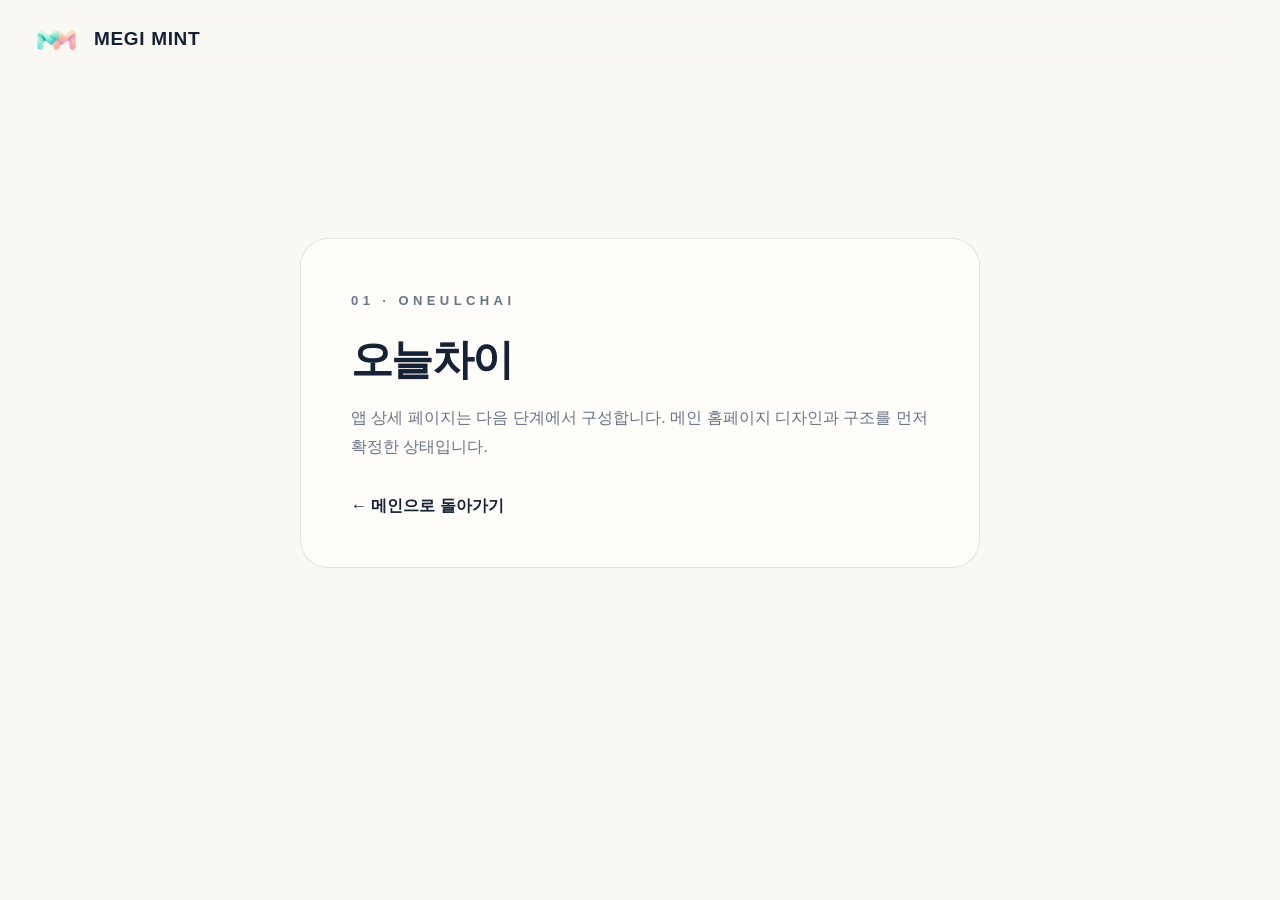
==== apps/oneulchai.html @ ffa278d9 "Create MEGI MINT website" ====
<!DOCTYPE html>
<html lang="ko">
<head>
  <meta charset="UTF-8">
  <meta name="viewport" content="width=device-width, initial-scale=1.0">
  <meta name="robots" content="noindex">
  <title>오늘차이 | MEGI MINT</title>
  <link rel="stylesheet" href="../css/style.css">
</head>
<body>
  <header class="site-header">
    <div class="shell header-inner">
      <a class="brand" href="../index.html"><img src="../img/brand/mm-logo.png" alt="" class="brand-mark"><span>MEGI MINT</span></a>
    </div>
  </header>
  <main class="page-shell">
    <section class="placeholder-card">
      <p class="eyebrow">01 · ONEULCHAI</p>
      <h1>오늘차이</h1>
      <p>앱 상세 페이지는 다음 단계에서 구성합니다. 메인 홈페이지 디자인과 구조를 먼저 확정한 상태입니다.</p>
      <a href="../index.html">← 메인으로 돌아가기</a>
    </section>
  </main>
</body>
</html>
---- css/style.css ----
:root {
  --bg: #faf8f3;
  --surface: #fffdf9;
  --ink: #152235;
  --muted: #687487;
  --soft: #8d98a9;
  --line: rgba(21, 34, 53, 0.12);
  --line-strong: rgba(21, 34, 53, 0.2);
  --max: 1500px;
  --radius: 30px;
}
* { box-sizing: border-box; }
html { scroll-behavior: smooth; }
body {
  margin: 0;
  background: var(--bg);
  color: var(--ink);
  font-family: Pretendard, "Noto Sans KR", "Malgun Gothic", Arial, sans-serif;
  -webkit-font-smoothing: antialiased;
  text-rendering: optimizeLegibility;
}
a { color: inherit; text-decoration: none; }
button, a { -webkit-tap-highlight-color: transparent; }
:focus-visible { outline: 2px solid rgba(73, 199, 183, .72); outline-offset: 4px; }
#apps, #about, #contact { scroll-margin-top: 78px; }
img { display: block; max-width: 100%; }
.shell { width: min(calc(100% - 96px), var(--max)); margin: 0 auto; }

.site-header {
  position: sticky;
  top: 0;
  z-index: 20;
  background: rgba(250, 248, 243, 0.82);
  backdrop-filter: blur(16px);
  -webkit-backdrop-filter: blur(16px);
  border-bottom: 1px solid transparent;
  transition: background 220ms ease, border-color 220ms ease, box-shadow 220ms ease;
}
.site-header.is-scrolled {
  background: rgba(250, 248, 243, 0.94);
  border-bottom-color: rgba(21, 34, 53, 0.07);
  box-shadow: 0 8px 28px rgba(28, 38, 53, 0.035);
}
.header-inner {
  min-height: 78px;
  display: flex;
  align-items: center;
  justify-content: space-between;
  gap: 32px;
}
.brand {
  display: inline-flex;
  align-items: center;
  gap: 13px;
  font-size: 19px;
  font-weight: 800;
  letter-spacing: 0.035em;
}
.brand-mark { width: 49px; height: 34px; object-fit: cover; object-position: 50% 50%; transition: transform 220ms ease; }
.brand:hover .brand-mark { transform: translateY(-1px) scale(1.025); }
.main-nav { display: flex; gap: 34px; font-size: 14px; font-weight: 700; }
.main-nav a { position: relative; padding: 8px 0; }
.main-nav a::after {
  content: "";
  position: absolute;
  left: 0;
  right: 100%;
  bottom: 2px;
  height: 1px;
  background: linear-gradient(90deg, #62cfbd, #a696ef 52%, #f3aa8d);
  transition: right 220ms cubic-bezier(.2,.75,.25,1);
}
.main-nav a:hover::after, .main-nav a:focus-visible::after { right: 0; }
.footer-email, .text-link { transition: color 180ms ease, opacity 180ms ease; }
.footer-email:hover, .text-link:hover { color: var(--ink); }

.hero { border-bottom: 1px solid var(--line); overflow: hidden; }
.hero-inner {
  min-height: 500px;
  display: grid;
  grid-template-columns: minmax(560px, .78fr) minmax(620px, 1.22fr);
  align-items: center;
  gap: 12px;
  position: relative;
}
.hero-copy { position: relative; z-index: 3; padding: 56px 0 66px; }
.hero-copy .eyebrow { animation: heroRise 620ms 70ms both cubic-bezier(.2,.72,.25,1); }
.hero-copy h1 { animation: heroRise 720ms 140ms both cubic-bezier(.2,.72,.25,1); }
.hero-text { animation: heroRise 720ms 220ms both cubic-bezier(.2,.72,.25,1); }
.scroll-link { animation: heroRise 720ms 300ms both cubic-bezier(.2,.72,.25,1); }
.eyebrow {
  margin: 0 0 20px;
  color: #8994a7;
  font-size: 13px;
  font-weight: 800;
  letter-spacing: 0.34em;
}
.hero h1 {
  margin: 0;
  font-size: clamp(58px, 4.25vw, 76px);
  line-height: 1.1;
  letter-spacing: -0.058em;
  font-weight: 800;
}
.hero h1 span { display: block; white-space: nowrap; }
.hero-text {
  margin: 24px 0 30px;
  color: var(--muted);
  font-size: 18px;
  line-height: 1.82;
  letter-spacing: -0.02em;
}
.scroll-link { display: inline-flex; align-items: center; gap: 12px; font-size: 14px; font-weight: 750; }
.scroll-icon {
  width: 42px;
  height: 42px;
  display: grid;
  place-items: center;
  border: 1px solid rgba(21, 34, 53, 0.34);
  border-radius: 999px;
  transition: transform 180ms ease, background 180ms ease;
}
.scroll-link:hover .scroll-icon { transform: translateY(3px); background: #fff; }
.hero-art { position: relative; min-height: 500px; align-self: stretch; pointer-events: none; }
.hero-art img {
  position: absolute;
  z-index: 2;
  width: 940px;
  max-width: none;
  right: -220px;
  top: 50%;
  transform: translateY(-50%) scale(1.06);
  filter: saturate(.93);
  animation: heroArtIn 950ms 120ms both cubic-bezier(.18,.78,.22,1);
}
.hero-halo {
  position: absolute;
  width: 960px;
  height: 560px;
  right: -180px;
  top: 50%;
  transform: translateY(-50%);
  background:
    radial-gradient(circle at 28% 36%, rgba(110, 224, 203, .22), transparent 34%),
    radial-gradient(circle at 63% 44%, rgba(169, 154, 240, .18), transparent 38%),
    radial-gradient(circle at 82% 42%, rgba(255, 184, 159, .23), transparent 34%);
  filter: blur(28px);
  border-radius: 50%;
  animation: haloIn 1100ms 180ms both ease-out;
}

.apps-section { padding: 78px 0 86px; border-bottom: 1px solid var(--line); }
.apps-heading {
  max-width: 560px;
  margin-bottom: 34px;
}
.apps-heading .eyebrow { margin-bottom: 16px; }
.apps-heading h2, .about-grid h2 {
  margin: 0;
  font-size: 48px;
  line-height: 1.12;
  letter-spacing: -0.048em;
}
.apps-intro {
  margin: 18px 0 0;
  color: var(--muted);
  font-size: 16px;
  line-height: 1.78;
}
.apps-meta {
  padding: 0 2px 14px;
  border-bottom: 1px solid var(--line);
  display: flex;
  justify-content: space-between;
  gap: 24px;
  color: #8e98a8;
  font-size: 11px;
  font-weight: 800;
  letter-spacing: .16em;
}
.app-grid {
  display: grid;
  grid-template-columns: repeat(4, minmax(0, 1fr));
  gap: 28px;
  width: 100%;
  padding-top: 26px;
}

.mobile-app-list { display: none; }
.app-card {
  position: relative;
  overflow: hidden;
  min-height: 500px;
  padding: 26px;
  display: flex;
  flex-direction: column;
  border: 1px solid var(--line);
  border-radius: 24px;
  background: rgba(255, 253, 249, .86);
  box-shadow: 0 16px 42px rgba(39, 48, 66, .04);
  transition: transform 260ms cubic-bezier(.2,.75,.25,1), box-shadow 260ms ease, border-color 260ms ease;
}
.app-card::before {
  content: "";
  position: absolute;
  inset: 0 auto auto 0;
  width: 100%;
  height: 2px;
  background: linear-gradient(90deg, rgba(99,207,190,.9), rgba(169,151,238,.82), rgba(244,171,141,.9));
  transform: scaleX(0);
  transform-origin: left;
  opacity: .72;
  transition: transform 320ms cubic-bezier(.2,.75,.25,1);
}
.app-card:hover::before { transform: scaleX(1); }
.app-card:hover {
  transform: translateY(-4px);
  border-color: var(--line-strong);
  box-shadow: 0 24px 54px rgba(39, 48, 66, .075);
}
.app-number { color: #aeb7c5; font-size: 18px; font-weight: 700; }
.app-icon-wrap {
  width: 148px;
  height: 148px;
  margin: 16px 0 14px;
  border-radius: 32px;
  overflow: hidden;
  background: #fbf8f0;
}
.app-icon { width: 100%; height: 100%; object-fit: cover; transition: transform 320ms cubic-bezier(.2,.75,.25,1); }
.app-card:hover .app-icon { transform: scale(1.035); }
.app-copy { margin-top: 2px; }
.app-kicker { margin: 0 0 7px; color: #a0a9b8; font-size: 9px; font-weight: 800; letter-spacing: .16em; }
.app-copy h3 { margin: 0; font-size: 29px; line-height: 1.18; letter-spacing: -0.048em; }
.app-name-en { display: block; margin-top: 3px; color: #8d98aa; font-size: 13px; }
.app-tagline { margin: 18px 0 0; font-size: 17px; line-height: 1.52; font-weight: 750; letter-spacing: -0.026em; }
.app-description { margin: 11px 0 0; color: var(--muted); font-size: 12px; line-height: 1.72; }
.app-actions { margin-top: auto; padding-top: 22px; display: flex; align-items: center; justify-content: space-between; gap: 14px; }
.app-link { display: inline-flex; align-items: center; gap: 8px; font-size: 13px; font-weight: 800; }
.app-link span { font-size: 15px; transition: transform 180ms ease; }
.app-link:hover span { transform: translate(3px, -3px); }
.text-link { position: relative; color: #8993a3; font-size: 12px; }
.text-link::after {
  content: "";
  position: absolute;
  left: 0;
  right: 100%;
  bottom: -4px;
  height: 1px;
  background: currentColor;
  transition: right 200ms ease;
}
.text-link:hover::after { right: 0; }

.about-section { padding: 82px 0 92px; }
.about-grid { display: grid; grid-template-columns: .7fr 1.3fr; gap: 100px; align-items: start; }
.about-copy { max-width: 850px; }
.about-lead { margin: 0; font-size: clamp(36px, 3vw, 50px); line-height: 1.38; letter-spacing: -0.052em; font-weight: 770; }
.about-copy > p:last-child { margin: 24px 0 0; max-width: 720px; color: var(--muted); font-size: 16px; line-height: 1.86; }

.site-footer { border-top: 1px solid var(--line); padding: 48px 0 54px; }
.footer-inner { display: flex; justify-content: space-between; align-items: flex-end; gap: 64px; }
.brand-small { font-size: 16px; }
.brand-small .brand-mark { width: 43px; height: 30px; }
.footer-brand p { margin: 12px 0 0; color: #929baa; font-size: 13px; }
.footer-contact { display: flex; flex-direction: column; align-items: flex-end; }
.footer-label { margin: 0 0 8px; color: #99a2b1; font-size: 10px; font-weight: 800; letter-spacing: .18em; }
.footer-email { position: relative; color: #626d7d; font-size: 15px; font-weight: 650; }
.footer-email::after {
  content: "";
  position: absolute;
  left: 0;
  right: 100%;
  bottom: -4px;
  height: 1px;
  background: linear-gradient(90deg, #62cfbd, #a696ef, #f3aa8d);
  transition: right 220ms ease;
}
.footer-email:hover::after { right: 0; }
.copyright { margin: 12px 0 0; color: #969fac; font-size: 12px; }

.page-shell { min-height: 72vh; display: grid; place-items: center; padding: 120px 24px; }
.placeholder-card { width: min(680px, 100%); padding: 50px; border: 1px solid var(--line); border-radius: 28px; background: var(--surface); }
.placeholder-card h1 { margin: 12px 0 14px; font-size: 42px; letter-spacing: -0.04em; }
.placeholder-card p { color: var(--muted); line-height: 1.8; }
.placeholder-card a { display: inline-block; margin-top: 18px; font-weight: 750; }


/* Progressive motion: applied only when JavaScript is available. */
.js .reveal-target {
  opacity: 0;
  transform: translateY(18px);
  transition: opacity 620ms ease var(--reveal-delay, 0ms), transform 620ms cubic-bezier(.2,.72,.25,1) var(--reveal-delay, 0ms);
}
.js .reveal-target.is-visible {
  opacity: 1;
  transform: translateY(0);
}

@keyframes heroRise {
  from { opacity: 0; transform: translateY(14px); }
  to { opacity: 1; transform: translateY(0); }
}
@keyframes heroArtIn {
  from { opacity: 0; transform: translateY(-48%) scale(.995); }
  to { opacity: 1; transform: translateY(-50%) scale(1.06); }
}
@keyframes haloIn {
  from { opacity: 0; transform: translateY(-50%) scale(.94); }
  to { opacity: 1; transform: translateY(-50%) scale(1); }
}

@media (max-width: 1280px) {
  .shell { width: min(calc(100% - 64px), var(--max)); }
  .hero-inner { grid-template-columns: minmax(480px, .85fr) minmax(480px, 1.15fr); }
  .hero h1 { font-size: clamp(52px, 4.7vw, 66px); }
  .hero-art img { width: 820px; right: -220px; }
  .hero-halo { width: 840px; right: -190px; }
  .app-grid { grid-template-columns: repeat(3, minmax(0, 1fr)); }
}

@media (max-width: 940px) {
  .hero-inner { grid-template-columns: 1fr; min-height: auto; }
  .hero-copy { padding: 72px 0 10px; }
  .hero h1 span { white-space: normal; }
  .hero-art { min-height: 320px; }
  .hero-art img { width: 700px; right: -190px; }
  .hero-halo { width: 720px; height: 420px; right: -180px; }
  .about-grid { grid-template-columns: 1fr; gap: 30px; }
  .apps-intro { max-width: 560px; }
  .app-grid { grid-template-columns: repeat(2, minmax(0, 1fr)); }
  .about-copy { max-width: 780px; }
}


/* Desktop/tablet app archive columns */
@media (min-width: 1400px) {
  .app-grid {
    grid-template-columns: repeat(4, minmax(0, 1fr));
  }
}
@media (min-width: 1000px) and (max-width: 1399px) {
  .app-grid {
    grid-template-columns: repeat(3, minmax(0, 1fr));
  }
}
@media (min-width: 701px) and (max-width: 999px) {
  .app-grid {
    grid-template-columns: repeat(2, minmax(0, 1fr));
  }
}

@media (max-width: 700px) {
  .shell { width: min(calc(100% - 30px), var(--max)); }
  #apps, #about, #contact { scroll-margin-top: 62px; }

  .header-inner { min-height: 60px; gap: 10px; }
  .brand { gap: 7px; font-size: 12.5px; letter-spacing: .02em; white-space: nowrap; }
  .brand-mark { width: 32px; height: 22px; }
  .main-nav { gap: 11px; font-size: 10px; white-space: nowrap; }
  .main-nav a { padding: 7px 0; }

  .hero-inner { display: block; }
  .hero-copy { padding: 38px 0 8px; }
  .eyebrow { margin-bottom: 12px; font-size: 9.5px; letter-spacing: .28em; }
  .hero h1 { max-width: 100%; font-size: 34px; line-height: 1.1; letter-spacing: -0.052em; }
  .hero h1 span { white-space: normal; }
  .hero-text { max-width: 330px; margin: 17px 0 21px; font-size: 13.5px; line-height: 1.68; }
  .desktop-break { display: none; }
  .scroll-link { gap: 9px; font-size: 11.5px; }
  .scroll-icon { width: 34px; height: 34px; }
  .hero-art { min-height: 160px; }
  .hero-art img { width: 430px; right: -140px; top: 49%; transform: translateY(-50%) scale(1.02); }
  .hero-halo { width: 470px; height: 235px; right: -150px; filter: blur(20px); }

  .apps-section { padding: 44px 0 50px; }
  .apps-heading { max-width: 100%; margin-bottom: 22px; }
  .apps-heading .eyebrow { margin-bottom: 10px; }
  .apps-heading h2, .about-grid h2 { font-size: 28px; line-height: 1.14; }
  .apps-intro { margin-top: 11px; font-size: 13px; line-height: 1.65; }
  .apps-intro br { display: none; }
  .apps-meta { padding: 0 0 10px; font-size: 8.5px; letter-spacing: .14em; }

  .app-grid { display: none; }
  .mobile-app-list {
    display: grid;
    gap: 10px;
    width: 100%;
    padding-top: 10px;
  }
  .mobile-app-row {
    position: relative;
    min-height: 88px;
    width: 100%;
    padding: 12px 13px;
    display: grid;
    grid-template-columns: 64px minmax(0, 1fr) 22px;
    align-items: center;
    gap: 13px;
    overflow: hidden;
    border: 1px solid rgba(31, 46, 66, .055);
    border-radius: 17px;
    background: rgba(255, 253, 249, .94);
    box-shadow: 0 7px 24px rgba(35, 45, 62, .028);
    transition: transform 170ms ease, box-shadow 170ms ease;
  }
  .mobile-app-row::before {
    content: "";
    position: absolute;
    inset: 0;
    z-index: 0;
    background: linear-gradient(110deg, var(--app-accent-1, #FFF4D8) 0%, rgba(255,255,255,.96) 48%, var(--app-accent-2, #EEE9FF) 100%);
    opacity: .42;
    pointer-events: none;
  }
  .mobile-app-row > * { position: relative; z-index: 1; }
  .mobile-app-row:active {
    transform: scale(.995);
    box-shadow: 0 3px 14px rgba(35, 45, 62, .03);
  }
  .mobile-app-icon-wrap {
    width: 64px;
    height: 64px;
    display: grid;
    place-items: center;
    overflow: hidden;
    border-radius: 17px;
    background: rgba(255,255,255,.78);
    box-shadow: 0 4px 14px rgba(42, 52, 70, .035);
  }
  .mobile-app-icon { width: 100%; height: 100%; object-fit: cover; }
  .mobile-app-copy { min-width: 0; display: flex; flex-direction: column; gap: 3px; }
  .mobile-app-copy strong {
    overflow: hidden;
    color: var(--ink);
    font-size: 17px;
    line-height: 1.28;
    letter-spacing: -0.035em;
    text-overflow: ellipsis;
    white-space: nowrap;
  }
  .mobile-app-copy span {
    overflow: hidden;
    color: #8a95a6;
    font-size: 11.5px;
    line-height: 1.3;
    text-overflow: ellipsis;
    white-space: nowrap;
  }
  .mobile-app-chevron {
    color: #8d97a6;
    font-family: Arial, sans-serif;
    font-size: 26px;
    font-weight: 300;
    line-height: 1;
    text-align: right;
    transform: translateY(-1px);
  }

  .about-section { padding: 48px 0 54px; }
  .about-grid { gap: 18px; }
  .about-title .eyebrow { margin-bottom: 10px; }
  .about-lead { font-size: 22px; line-height: 1.42; letter-spacing: -0.042em; }
  .about-lead br { display: none; }
  .about-copy > p:last-child { margin-top: 14px; font-size: 13px; line-height: 1.72; }

  .site-footer { padding: 30px 0 34px; }
  .footer-inner { align-items: flex-start; flex-direction: column; gap: 22px; }
  .footer-contact { align-items: flex-start; }
  .brand-small { font-size: 12.5px; }
  .brand-small .brand-mark { width: 32px; height: 22px; }
  .footer-brand p { margin-top: 8px; font-size: 11px; }
  .footer-label { margin-bottom: 6px; font-size: 8.5px; }
  .footer-email { font-size: 13px; }
  .copyright { margin-top: 8px; font-size: 10px; }
}

@media (max-width: 470px) {
  .shell { width: min(calc(100% - 28px), var(--max)); }
  .header-inner { min-height: 58px; gap: 8px; }
  .brand { font-size: 12px; }
  .brand-mark { width: 30px; height: 21px; }
  .main-nav { gap: 9px; font-size: 9.5px; }

  .hero-copy { padding-top: 34px; }
  .hero h1 { max-width: 100%; font-size: 32px; }
  .hero-text { max-width: 318px; font-size: 13px; }
  .hero-art { min-height: 150px; }
  .hero-art img { width: 410px; right: -138px; }
  .hero-halo { width: 445px; height: 220px; right: -145px; }

  .apps-section { padding-top: 40px; }
  .apps-heading h2, .about-grid h2 { font-size: 27px; }
  .apps-intro { font-size: 12.5px; }
  .mobile-app-row { min-height: 84px; grid-template-columns: 60px minmax(0,1fr) 20px; gap: 12px; padding: 11px 12px; border-radius: 16px; }
  .mobile-app-icon-wrap { width: 60px; height: 60px; border-radius: 16px; }
  .mobile-app-copy strong { font-size: 16.5px; }
  .mobile-app-copy span { font-size: 11px; }
  .mobile-app-chevron { font-size: 24px; }

  .about-section { padding: 44px 0 50px; }
  .about-lead { font-size: 21px; line-height: 1.42; }
  .about-copy > p:last-child { font-size: 12.5px; }
}

@media (max-width: 360px) {
  .shell { width: min(calc(100% - 24px), var(--max)); }
  .brand { font-size: 11.5px; }
  .brand-mark { width: 28px; height: 20px; }
  .main-nav { gap: 7px; font-size: 9px; }
  .hero h1 { max-width: 300px; font-size: 31px; }
  .hero-art img { width: 390px; right: -148px; }
  .mobile-app-row { grid-template-columns: 56px minmax(0,1fr) 18px; gap: 10px; padding-left: 10px; padding-right: 10px; border-radius: 15px; }
  .mobile-app-icon-wrap { width: 56px; height: 56px; border-radius: 15px; }
  .mobile-app-copy strong { font-size: 16px; }
  .about-lead { font-size: 20px; }
}

@media (prefers-reduced-motion: reduce) {
  html { scroll-behavior: auto; }
  *, *::before, *::after { transition: none !important; animation: none !important; }
  .js .reveal-target { opacity: 1; transform: none; }
}

.apps-noscript { margin: 26px 0 0; color: var(--muted); font-size: 14px; }
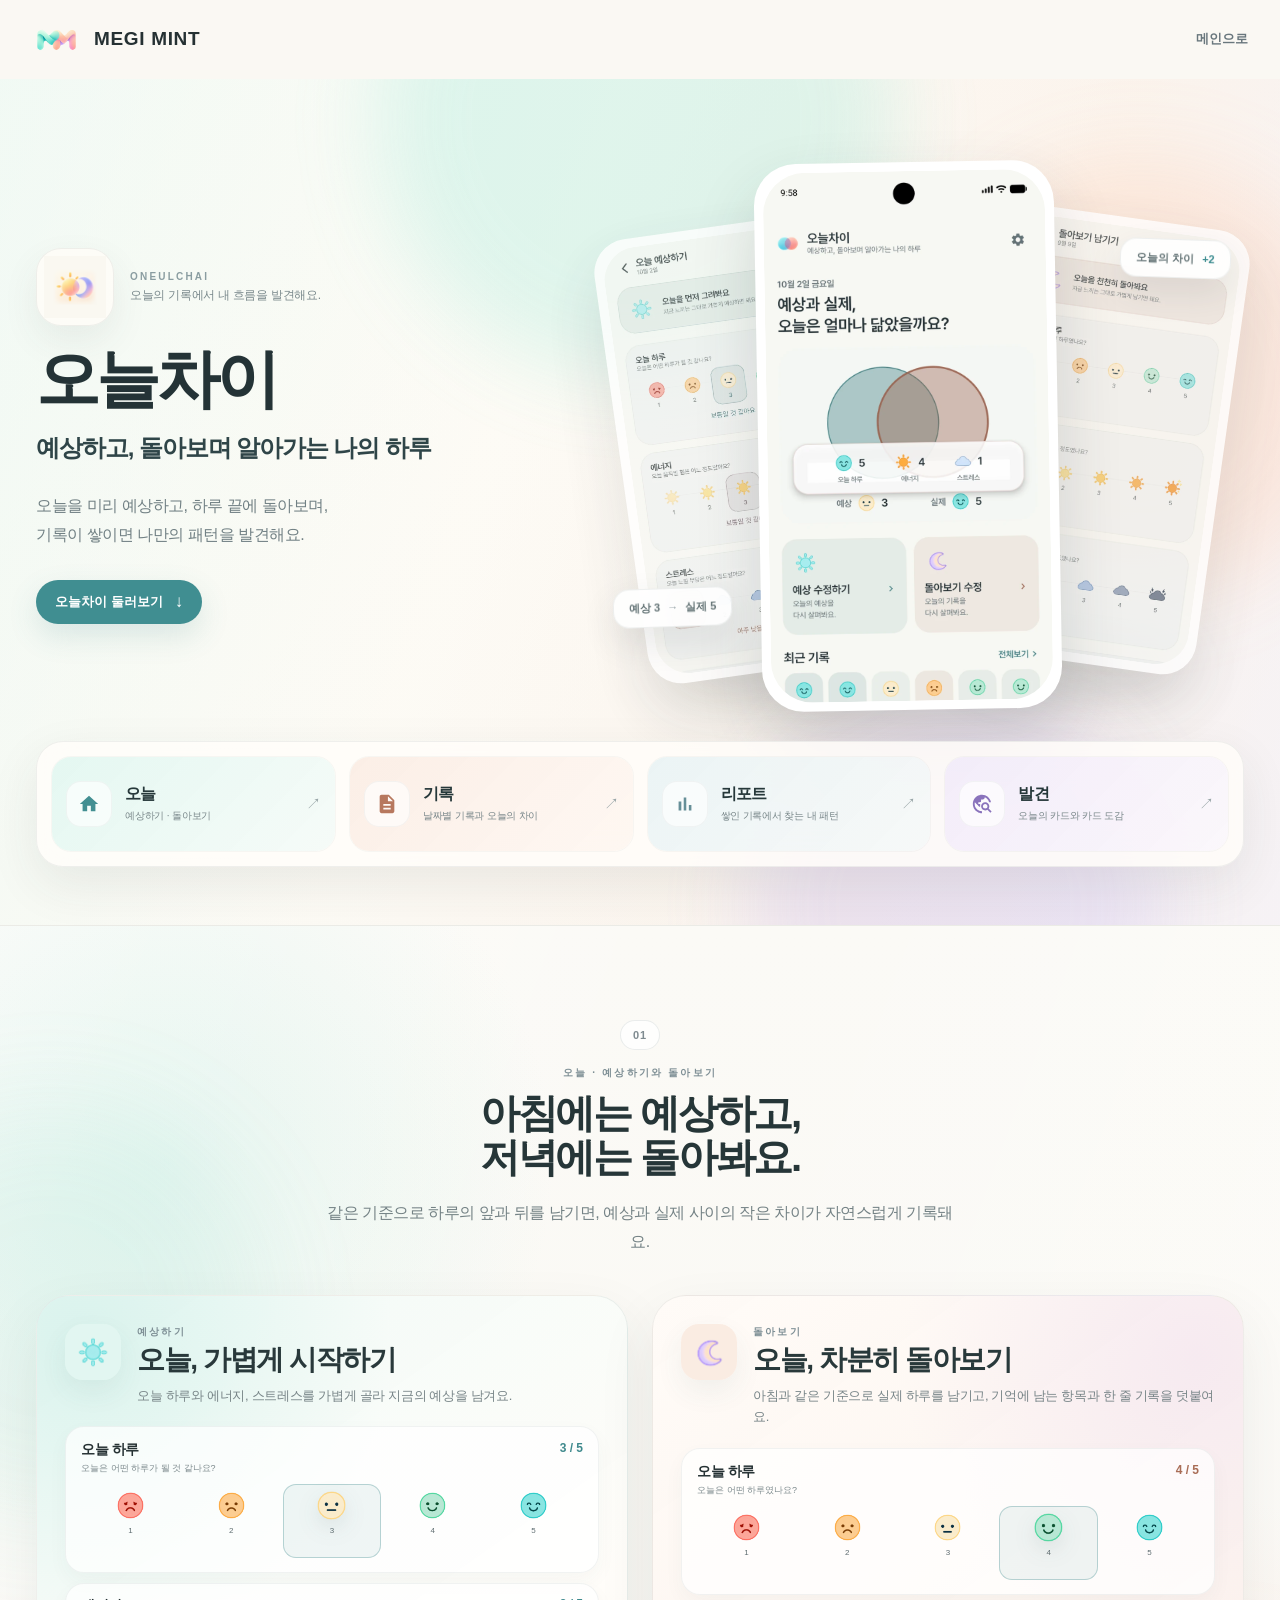
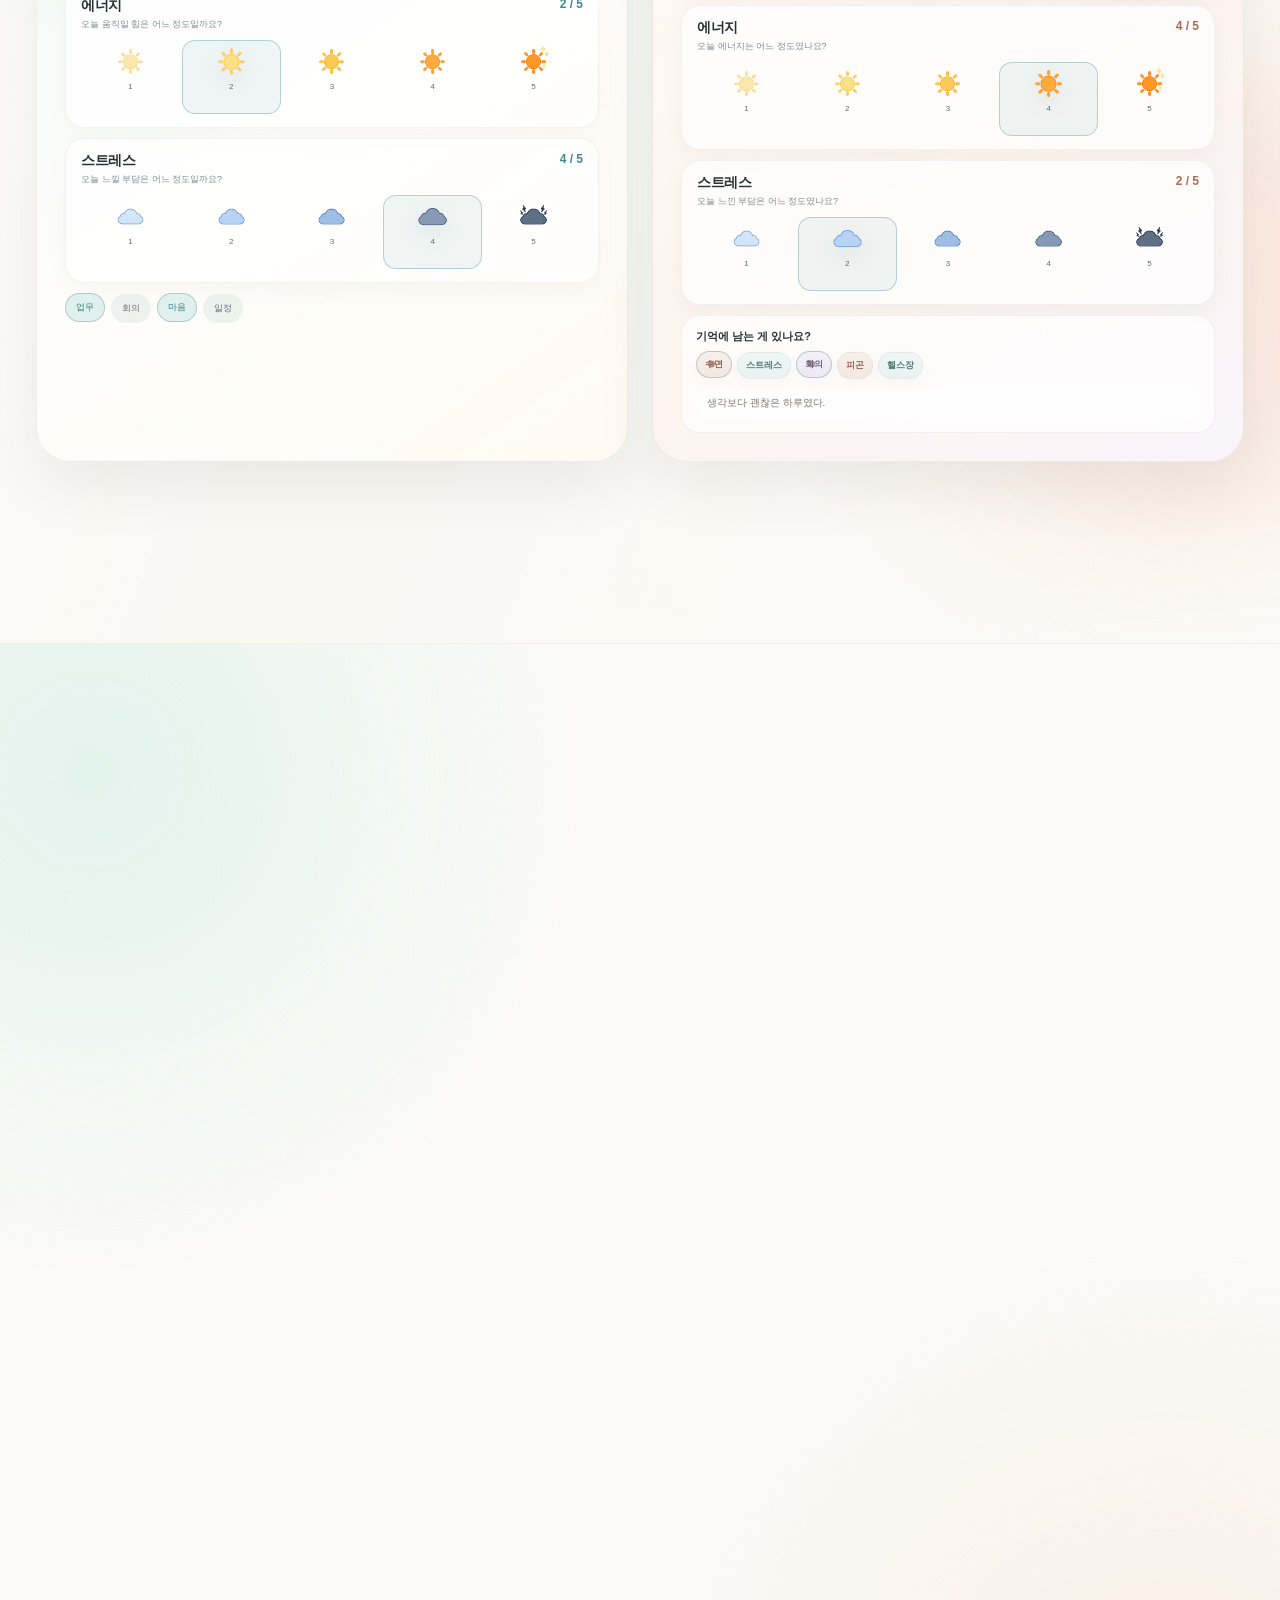
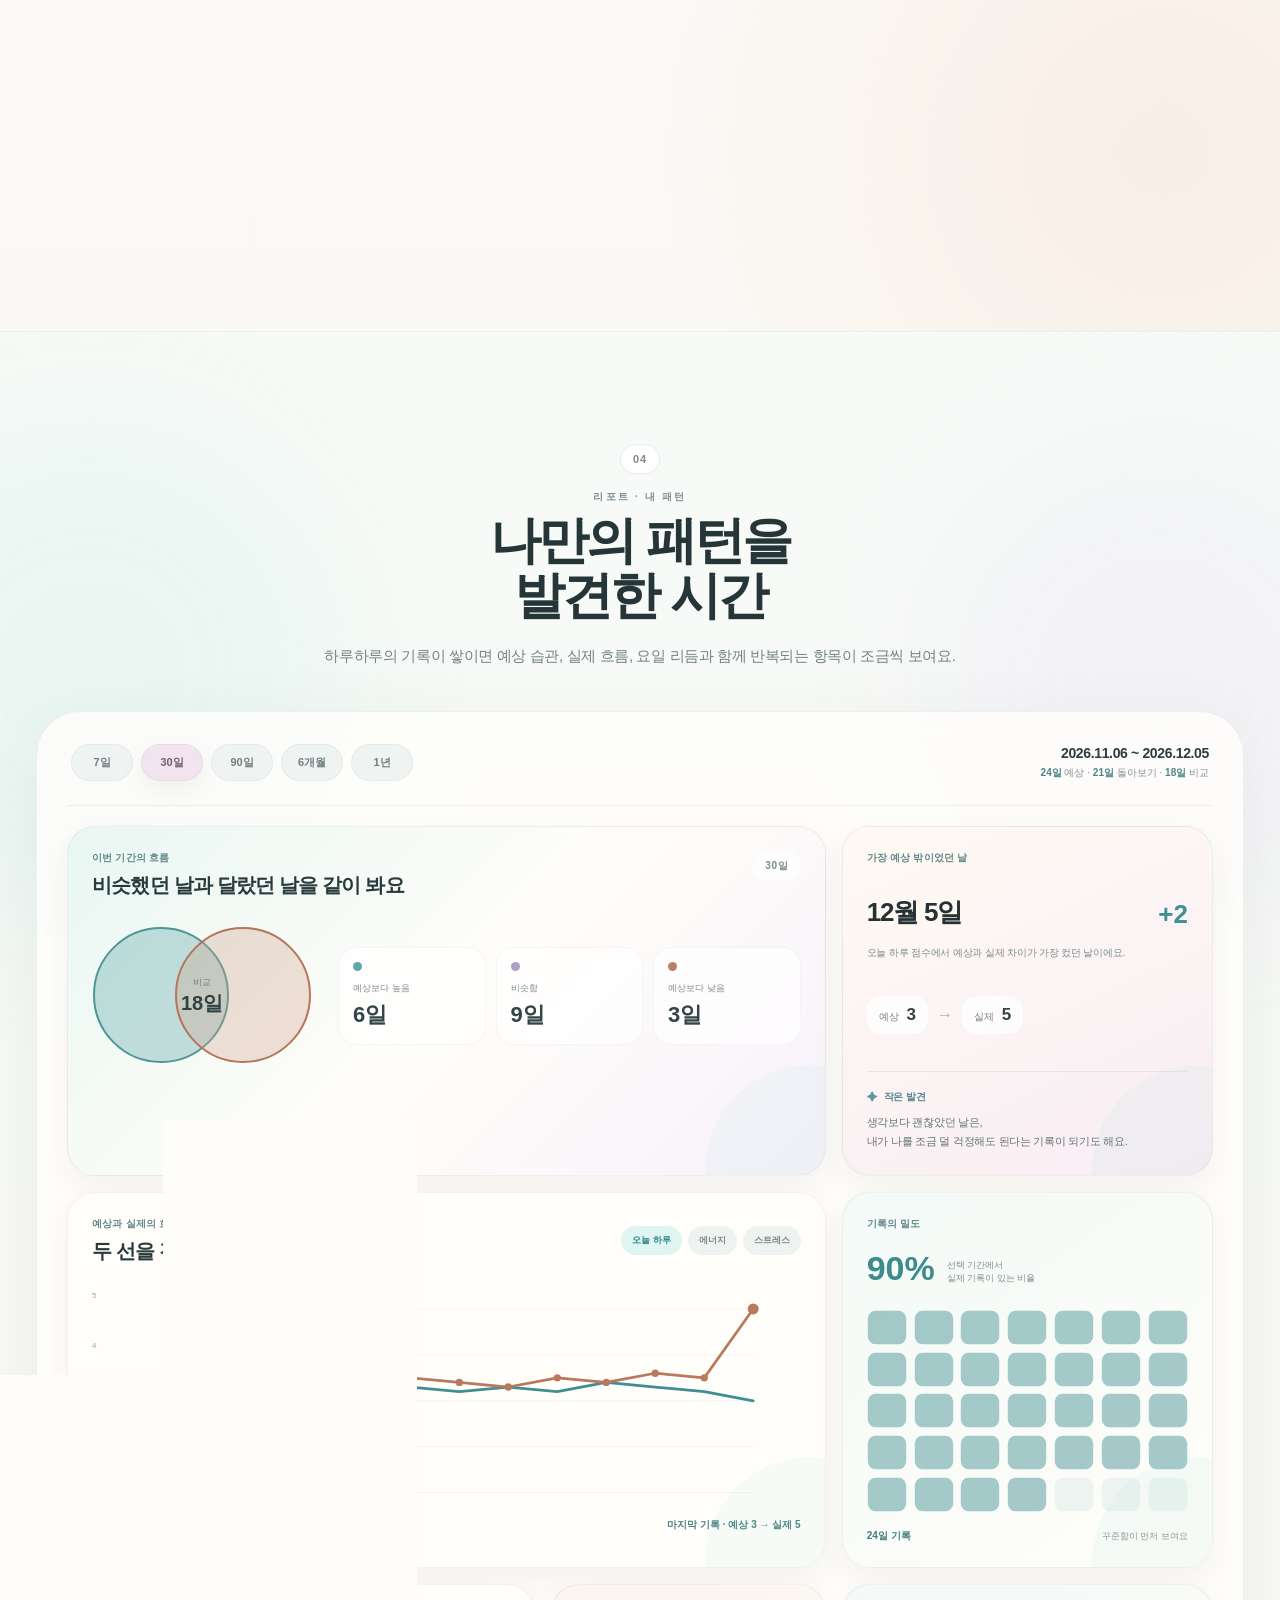
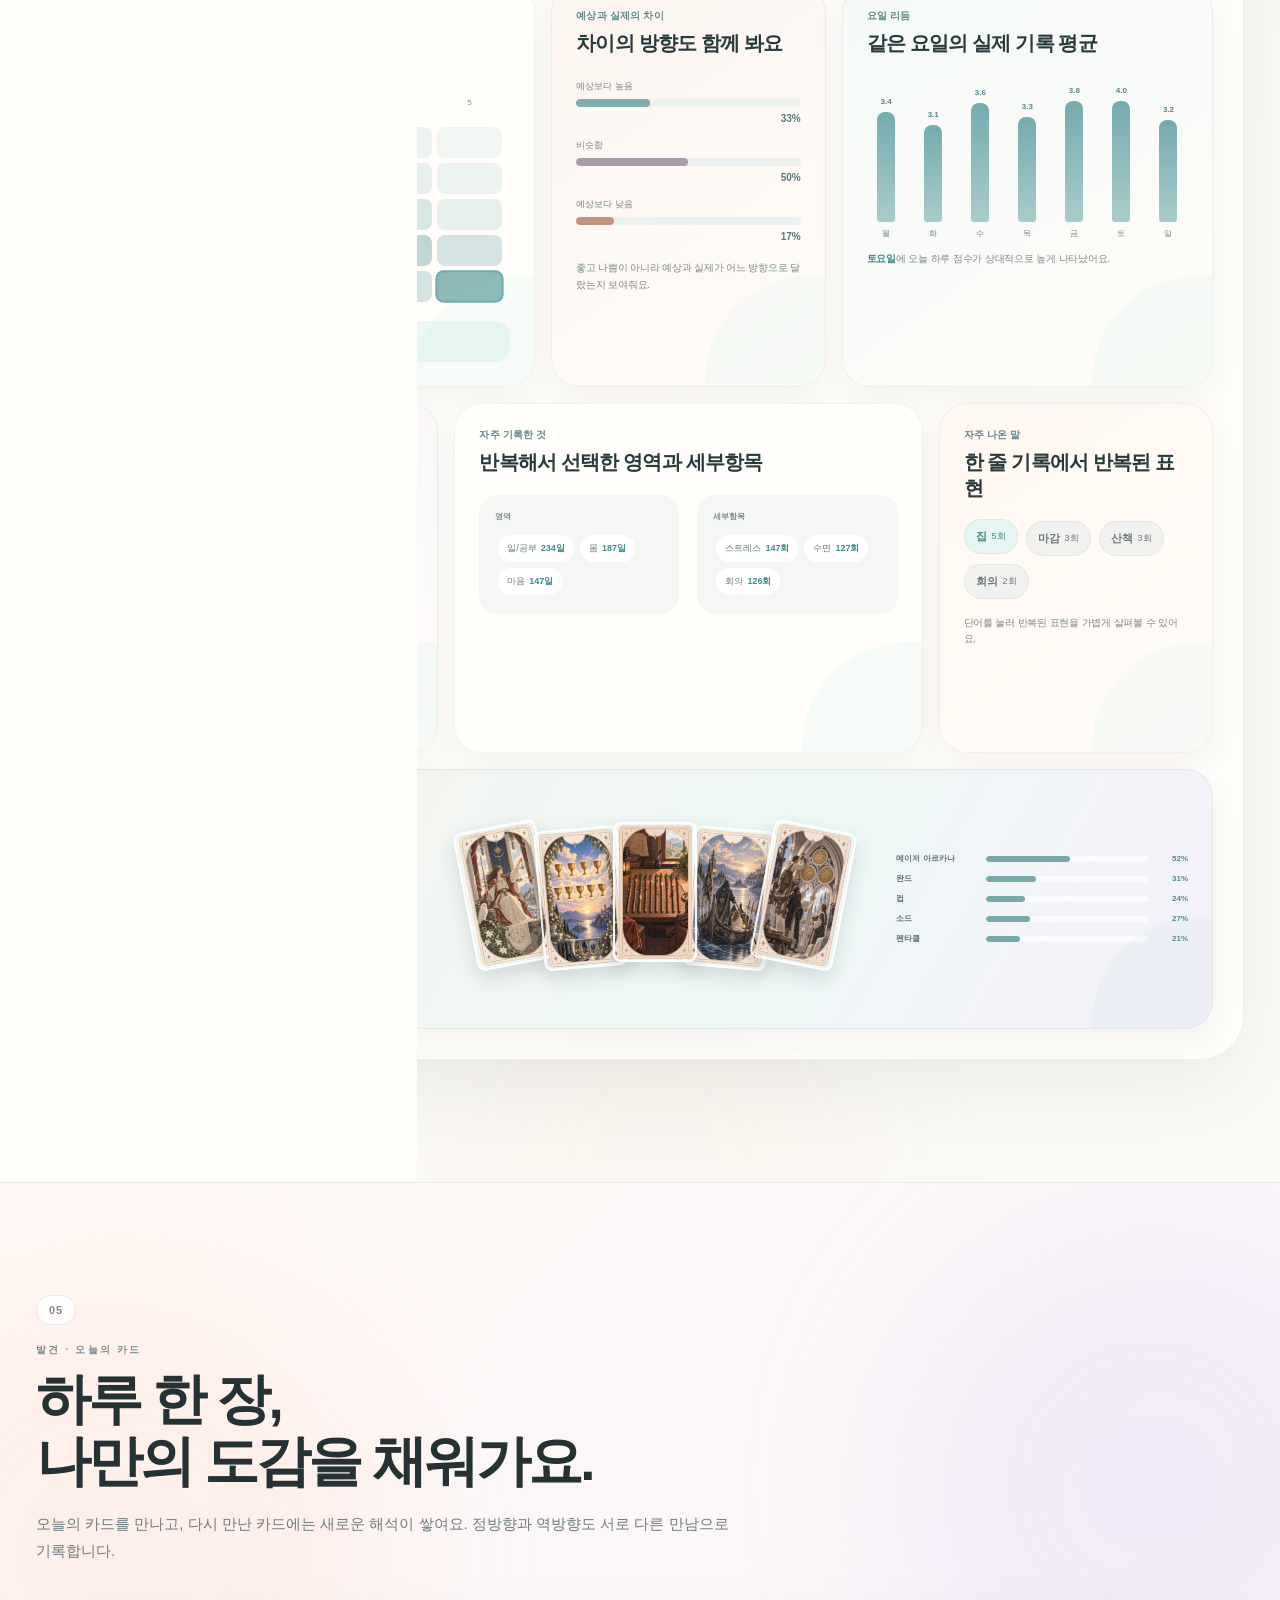
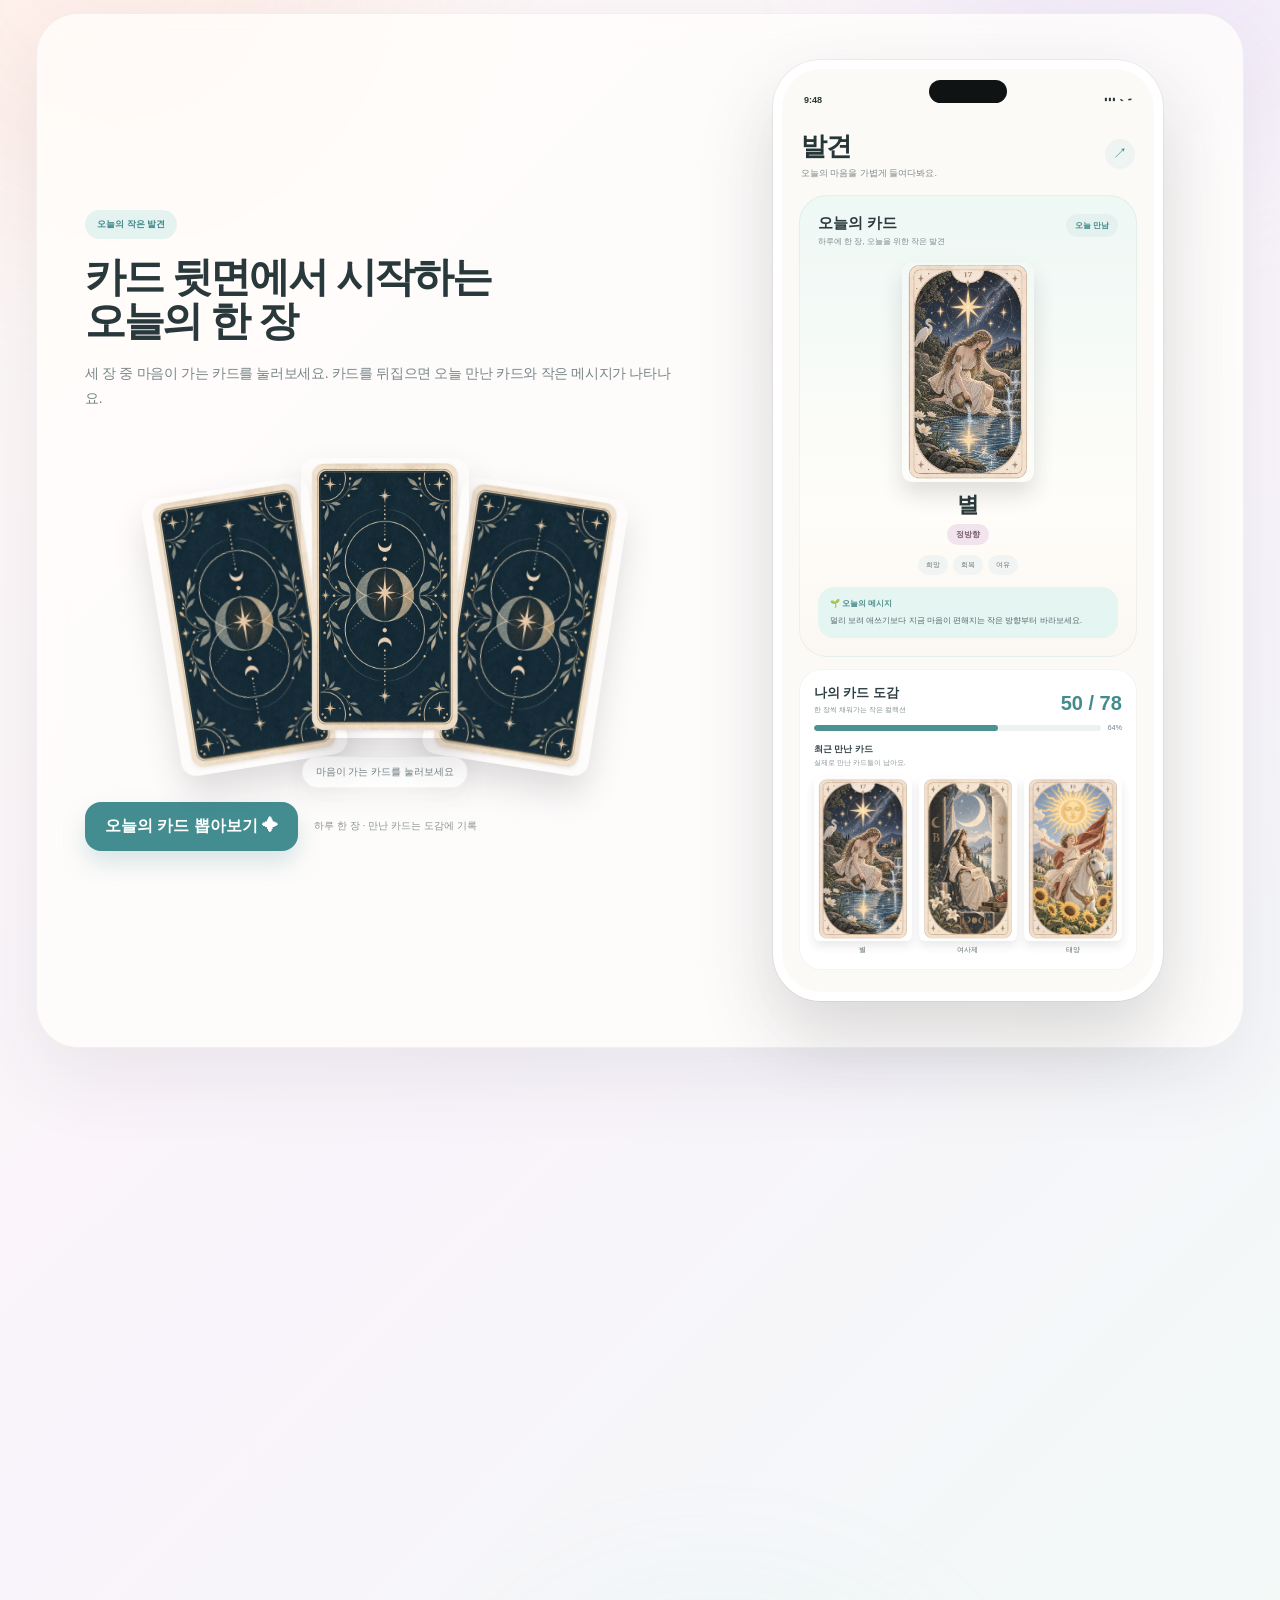
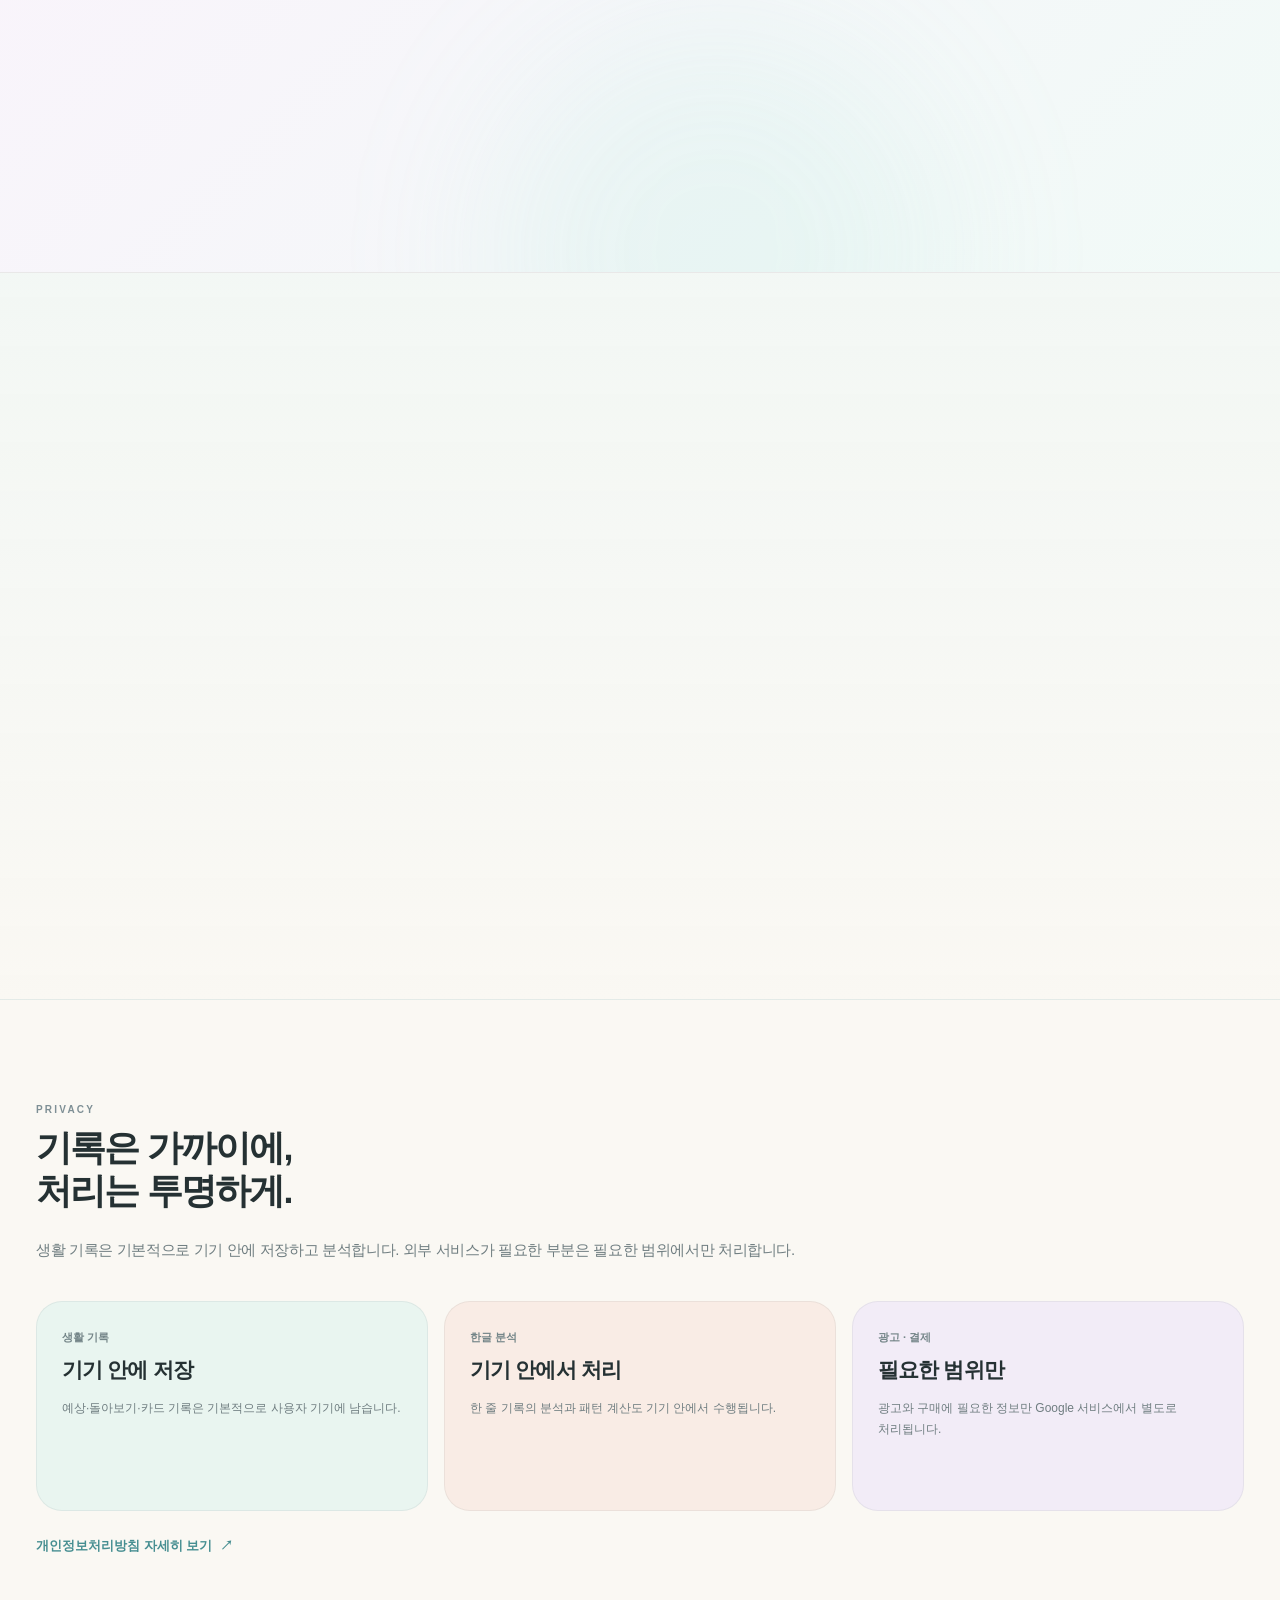
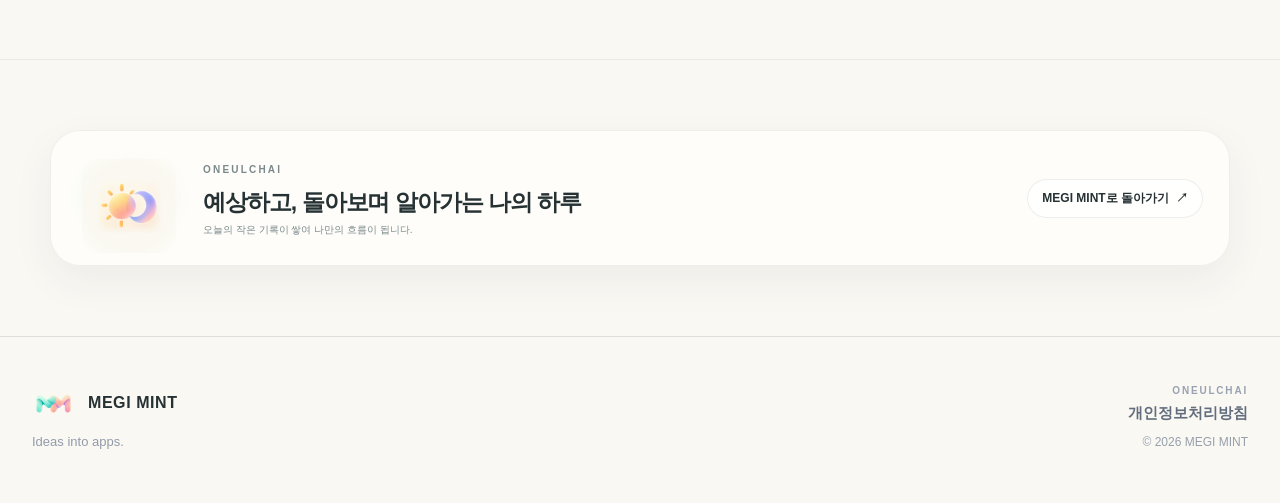
==== commit fb30c094: "오늘차이 앱 상세소개 페이지 추가" ====
--- a/apps/oneulchai.html
+++ b/apps/oneulchai.html
@@ -3,23 +3,740 @@
 <head>
   <meta charset="UTF-8">
   <meta name="viewport" content="width=device-width, initial-scale=1.0">
-  <meta name="robots" content="noindex">
+  <meta name="description" content="오늘차이 - 예상하고, 돌아보며 알아가는 나의 하루">
+  <meta name="theme-color" content="#faf8f3">
   <title>오늘차이 | MEGI MINT</title>
   <link rel="stylesheet" href="../css/style.css">
+  <link rel="stylesheet" href="../css/oneulchai.css">
+  <script src="../js/oneulchai.js" defer></script>
 </head>
-<body>
-  <header class="site-header">
+<body class="oneulchai-detail-page oc-v3">
+  <header class="site-header oc-header">
     <div class="shell header-inner">
-      <a class="brand" href="../index.html"><img src="../img/brand/mm-logo.png" alt="" class="brand-mark"><span>MEGI MINT</span></a>
+      <a class="brand" href="../index.html" aria-label="MEGI MINT 메인으로 이동">
+        <img src="../img/brand/mm-logo.png" alt="" class="brand-mark">
+        <span>MEGI MINT</span>
+      </a>
+      <a class="oc-home-link" href="../index.html">메인으로</a>
     </div>
   </header>
-  <main class="page-shell">
-    <section class="placeholder-card">
-      <p class="eyebrow">01 · ONEULCHAI</p>
-      <h1>오늘차이</h1>
-      <p>앱 상세 페이지는 다음 단계에서 구성합니다. 메인 홈페이지 디자인과 구조를 먼저 확정한 상태입니다.</p>
-      <a href="../index.html">← 메인으로 돌아가기</a>
+
+  <main class="oc-page">
+    <section class="oc-hero-v4 oc-section" id="intro">
+      <div class="oc-hero-v4-bg" aria-hidden="true">
+        <span class="oc-hero-orb oc-hero-orb--mint"></span>
+        <span class="oc-hero-orb oc-hero-orb--peach"></span>
+        <span class="oc-hero-orb oc-hero-orb--lavender"></span>
+      </div>
+      <div class="oc-shell oc-hero-v4-inner">
+        <div class="oc-hero-v4-main">
+          <div class="oc-hero-v4-copy oc-reveal">
+            <div class="oc-hero-v4-brandline">
+              <span class="oc-hero-v4-symbol-wrap"><img src="../img/apps/oneulchai/symbol.png" alt="오늘차이 심볼"></span>
+              <div><p class="oc-eyebrow">ONEULCHAI</p><span>오늘의 기록에서 내 흐름을 발견해요.</span></div>
+            </div>
+            <h1>오늘차이</h1>
+            <p class="oc-hero-v4-subtitle">예상하고, 돌아보며 알아가는 나의 하루</p>
+            <p class="oc-hero-v4-lead">오늘을 미리 예상하고, 하루 끝에 돌아보며,<br>기록이 쌓이면 나만의 패턴을 발견해요.</p>
+            <a class="oc-hero-v4-scroll" href="#day-flow">오늘차이 둘러보기 <span aria-hidden="true">↓</span></a>
+          </div>
+          <div class="oc-hero-v4-stage oc-reveal" aria-label="오늘차이 앱 화면 미리보기">
+            <div class="oc-hero-v4-shadow"></div>
+            <div class="oc-hero-v4-phone oc-hero-v4-phone--left" aria-hidden="true"><img src="../img/apps/oneulchai/detail/screen_predict.webp" alt=""></div>
+            <div class="oc-hero-v4-phone oc-hero-v4-phone--main"><img src="../img/apps/oneulchai/detail/screen_main.webp" alt="오늘차이 오늘 화면"></div>
+            <div class="oc-hero-v4-phone oc-hero-v4-phone--right" aria-hidden="true"><img src="../img/apps/oneulchai/detail/screen_review.webp" alt=""></div>
+            <span class="oc-hero-v4-float oc-hero-v4-float--one">예상 3 <b>→</b> 실제 5</span>
+            <span class="oc-hero-v4-float oc-hero-v4-float--two">오늘의 차이 <strong>+2</strong></span>
+          </div>
+        </div>
+        <div class="oc-hero-v4-menu oc-reveal" aria-label="오늘차이 주요 메뉴">
+          <a class="oc-hero-v4-menu-card oc-hero-v4-menu-card--today" href="#day-flow">
+            <span class="oc-hero-v4-menu-icon"><svg viewBox="0 0 24 24" aria-hidden="true"><path d="M10 20v-6h4v6h5v-8h3L12 3 2 12h3v8z"/></svg></span>
+            <span class="oc-hero-v4-menu-copy"><strong>오늘</strong><small>예상하기 · 돌아보기</small></span><i aria-hidden="true">↗</i>
+          </a>
+          <a class="oc-hero-v4-menu-card oc-hero-v4-menu-card--history" href="#history">
+            <span class="oc-hero-v4-menu-icon"><svg viewBox="0 0 24 24" aria-hidden="true"><path d="M14 2H6C4.9 2 4.01 2.9 4.01 4L4 20c0 1.1.89 2 1.99 2H18c1.1 0 2-.9 2-2V8l-6-6zm2 16H8v-2h8v2zm0-4H8v-2h8v2zm-3-5V3.5L18.5 9H13z"/></svg></span>
+            <span class="oc-hero-v4-menu-copy"><strong>기록</strong><small>날짜별 기록과 오늘의 차이</small></span><i aria-hidden="true">↗</i>
+          </a>
+          <a class="oc-hero-v4-menu-card oc-hero-v4-menu-card--report" href="#report">
+            <span class="oc-hero-v4-menu-icon"><svg viewBox="0 0 24 24" aria-hidden="true"><path d="M5 9.2h3V19H5V9.2zM10.6 5h2.8v14h-2.8V5zM16.2 13H19v6h-2.8v-6z"/></svg></span>
+            <span class="oc-hero-v4-menu-copy"><strong>리포트</strong><small>쌓인 기록에서 찾는 내 패턴</small></span><i aria-hidden="true">↗</i>
+          </a>
+          <a class="oc-hero-v4-menu-card oc-hero-v4-menu-card--discover" href="#discover">
+            <span class="oc-hero-v4-menu-icon"><svg viewBox="0 0 24 24" aria-hidden="true"><path d="M19.3 16.9c.4-.7.7-1.5.7-2.4 0-2.5-2-4.5-4.5-4.5S11 12 11 14.5s2 4.5 4.5 4.5c.9 0 1.7-.3 2.4-.7l3.2 3.2 1.4-1.4-3.2-3.2zM15.5 17c-1.4 0-2.5-1.1-2.5-2.5s1.1-2.5 2.5-2.5 2.5 1.1 2.5 2.5-1.1 2.5-2.5 2.5zM12 20v2C6.48 22 2 17.52 2 12S6.48 2 12 2c4.84 0 8.87 3.44 9.8 8h-2.07c-.64-2.46-2.4-4.47-4.73-5.41V5c0 1.1-.9 2-2 2h-2v2c0 .55-.45 1-1 1H8v2h2v3H9l-4.79-4.79C4.08 10.79 4 11.38 4 12c0 4.41 3.59 8 8 8z"/></svg></span>
+            <span class="oc-hero-v4-menu-copy"><strong>발견</strong><small>오늘의 카드와 카드 도감</small></span><i aria-hidden="true">↗</i>
+          </a>
+        </div>
+      </div>
     </section>
+
+    <section class="oc-dayflow-v4 oc-section" id="day-flow">
+      <div class="oc-dayflow-bg" aria-hidden="true">
+        <span class="oc-dayflow-glow oc-dayflow-glow--mint"></span>
+        <span class="oc-dayflow-glow oc-dayflow-glow--peach"></span>
+      </div>
+      <div class="oc-shell">
+        <div class="oc-dayflow-heading oc-reveal">
+          <span class="oc-number">01</span>
+          <p class="oc-eyebrow">오늘 · 예상하기와 돌아보기</p>
+          <h2>아침에는 예상하고,<br>저녁에는 돌아봐요.</h2>
+          <p>같은 기준으로 하루의 앞과 뒤를 남기면, 예상과 실제 사이의 작은 차이가 자연스럽게 기록돼요.</p>
+        </div>
+
+        <div class="oc-dayflow-pair">
+          <article class="oc-dayflow-panel oc-dayflow-panel--morning oc-reveal">
+            <header class="oc-dayflow-panel-head">
+              <div class="oc-dayflow-icon"><img src="../img/apps/oneulchai/detail/ic_prediction.png" alt=""></div>
+              <div>
+                <p class="oc-eyebrow">예상하기</p>
+                <h3>오늘, 가볍게 시작하기</h3>
+                <p>오늘 하루와 에너지, 스트레스를 가볍게 골라 지금의 예상을 남겨요.</p>
+              </div>
+            </header>
+
+            <div class="oc-dayflow-demo oc-dayflow-demo--morning" data-demo="predict" data-side="predict" aria-label="예상하기 체험">
+              <div class="oc-score-card" data-metric="condition">
+                <div class="oc-score-head"><div><strong>오늘 하루</strong><span>오늘은 어떤 하루가 될 것 같나요?</span></div><b class="oc-score-value">3 / 5</b></div>
+                <div class="oc-score-row" role="group" aria-label="예상하기 오늘 하루 점수">
+                  <button type="button" class="oc-score" data-score="1"><img src="../img/apps/oneulchai/detail/ic_condition_1.png" alt=""><span>1</span></button>
+                  <button type="button" class="oc-score" data-score="2"><img src="../img/apps/oneulchai/detail/ic_condition_2.png" alt=""><span>2</span></button>
+                  <button type="button" class="oc-score is-active" data-score="3"><img src="../img/apps/oneulchai/detail/ic_condition_3.png" alt=""><span>3</span></button>
+                  <button type="button" class="oc-score" data-score="4"><img src="../img/apps/oneulchai/detail/ic_condition_4.png" alt=""><span>4</span></button>
+                  <button type="button" class="oc-score" data-score="5"><img src="../img/apps/oneulchai/detail/ic_condition_5.png" alt=""><span>5</span></button>
+                </div>
+              </div>
+
+              <div class="oc-score-card oc-score-card--compact" data-metric="energy">
+                <div class="oc-score-head"><div><strong>에너지</strong><span>오늘 움직일 힘은 어느 정도일까요?</span></div><b class="oc-score-value">2 / 5</b></div>
+                <div class="oc-icon-score-row" role="group" aria-label="예상하기 에너지 점수">
+                  <button type="button" data-score="1"><img src="../img/apps/oneulchai/detail/ic_energy_1.png" alt=""><span>1</span></button>
+                  <button type="button" class="is-active" data-score="2"><img src="../img/apps/oneulchai/detail/ic_energy_2.png" alt=""><span>2</span></button>
+                  <button type="button" data-score="3"><img src="../img/apps/oneulchai/detail/ic_energy_3.png" alt=""><span>3</span></button>
+                  <button type="button" data-score="4"><img src="../img/apps/oneulchai/detail/ic_energy_4.png" alt=""><span>4</span></button>
+                  <button type="button" data-score="5"><img src="../img/apps/oneulchai/detail/ic_energy_5.png" alt=""><span>5</span></button>
+                </div>
+              </div>
+
+              <div class="oc-score-card oc-score-card--compact" data-metric="stress">
+                <div class="oc-score-head"><div><strong>스트레스</strong><span>오늘 느낄 부담은 어느 정도일까요?</span></div><b class="oc-score-value">4 / 5</b></div>
+                <div class="oc-icon-score-row" role="group" aria-label="예상하기 스트레스 점수">
+                  <button type="button" data-score="1"><img src="../img/apps/oneulchai/detail/ic_stress_1.png" alt=""><span>1</span></button>
+                  <button type="button" data-score="2"><img src="../img/apps/oneulchai/detail/ic_stress_2.png" alt=""><span>2</span></button>
+                  <button type="button" data-score="3"><img src="../img/apps/oneulchai/detail/ic_stress_3.png" alt=""><span>3</span></button>
+                  <button type="button" class="is-active" data-score="4"><img src="../img/apps/oneulchai/detail/ic_stress_4.png" alt=""><span>4</span></button>
+                  <button type="button" data-score="5"><img src="../img/apps/oneulchai/detail/ic_stress_5.png" alt=""><span>5</span></button>
+                </div>
+              </div>
+
+              <div class="oc-demo-tags" aria-label="예상하기 선택 영역">
+                <button type="button" class="is-active">업무</button>
+                <button type="button">회의</button>
+                <button type="button" class="is-active">마음</button>
+                <button type="button">일정</button>
+              </div>
+            </div>
+          </article>
+
+          <article class="oc-dayflow-panel oc-dayflow-panel--evening oc-reveal">
+            <header class="oc-dayflow-panel-head">
+              <div class="oc-dayflow-icon oc-dayflow-icon--peach"><img src="../img/apps/oneulchai/detail/ic_review.png" alt=""></div>
+              <div>
+                <p class="oc-eyebrow">돌아보기</p>
+                <h3>오늘, 차분히 돌아보기</h3>
+                <p>아침과 같은 기준으로 실제 하루를 남기고, 기억에 남는 항목과 한 줄 기록을 덧붙여요.</p>
+              </div>
+            </header>
+
+            <div class="oc-dayflow-demo oc-dayflow-demo--evening" data-demo="review" data-side="review" aria-label="돌아보기 체험">
+              <div class="oc-score-card" data-metric="condition">
+                <div class="oc-score-head"><div><strong>오늘 하루</strong><span>오늘은 어떤 하루였나요?</span></div><b class="oc-score-value oc-score-value--peach">4 / 5</b></div>
+                <div class="oc-score-row" role="group" aria-label="돌아보기 오늘 하루 점수">
+                  <button type="button" class="oc-score" data-score="1"><img src="../img/apps/oneulchai/detail/ic_condition_1.png" alt=""><span>1</span></button>
+                  <button type="button" class="oc-score" data-score="2"><img src="../img/apps/oneulchai/detail/ic_condition_2.png" alt=""><span>2</span></button>
+                  <button type="button" class="oc-score" data-score="3"><img src="../img/apps/oneulchai/detail/ic_condition_3.png" alt=""><span>3</span></button>
+                  <button type="button" class="oc-score is-active" data-score="4"><img src="../img/apps/oneulchai/detail/ic_condition_4.png" alt=""><span>4</span></button>
+                  <button type="button" class="oc-score" data-score="5"><img src="../img/apps/oneulchai/detail/ic_condition_5.png" alt=""><span>5</span></button>
+                </div>
+              </div>
+
+              <div class="oc-score-card oc-score-card--compact" data-metric="energy">
+                <div class="oc-score-head"><div><strong>에너지</strong><span>오늘 에너지는 어느 정도였나요?</span></div><b class="oc-score-value oc-score-value--peach">4 / 5</b></div>
+                <div class="oc-icon-score-row" role="group" aria-label="돌아보기 에너지 점수">
+                  <button type="button" data-score="1"><img src="../img/apps/oneulchai/detail/ic_energy_1.png" alt=""><span>1</span></button>
+                  <button type="button" data-score="2"><img src="../img/apps/oneulchai/detail/ic_energy_2.png" alt=""><span>2</span></button>
+                  <button type="button" data-score="3"><img src="../img/apps/oneulchai/detail/ic_energy_3.png" alt=""><span>3</span></button>
+                  <button type="button" class="is-active" data-score="4"><img src="../img/apps/oneulchai/detail/ic_energy_4.png" alt=""><span>4</span></button>
+                  <button type="button" data-score="5"><img src="../img/apps/oneulchai/detail/ic_energy_5.png" alt=""><span>5</span></button>
+                </div>
+              </div>
+
+              <div class="oc-score-card oc-score-card--compact" data-metric="stress">
+                <div class="oc-score-head"><div><strong>스트레스</strong><span>오늘 느낀 부담은 어느 정도였나요?</span></div><b class="oc-score-value oc-score-value--peach">2 / 5</b></div>
+                <div class="oc-icon-score-row" role="group" aria-label="돌아보기 스트레스 점수">
+                  <button type="button" data-score="1"><img src="../img/apps/oneulchai/detail/ic_stress_1.png" alt=""><span>1</span></button>
+                  <button type="button" class="is-active" data-score="2"><img src="../img/apps/oneulchai/detail/ic_stress_2.png" alt=""><span>2</span></button>
+                  <button type="button" data-score="3"><img src="../img/apps/oneulchai/detail/ic_stress_3.png" alt=""><span>3</span></button>
+                  <button type="button" data-score="4"><img src="../img/apps/oneulchai/detail/ic_stress_4.png" alt=""><span>4</span></button>
+                  <button type="button" data-score="5"><img src="../img/apps/oneulchai/detail/ic_stress_5.png" alt=""><span>5</span></button>
+                </div>
+              </div>
+
+              <div class="oc-memory-card">
+                <span class="oc-memory-label">기억에 남는 게 있나요?</span>
+                <div class="oc-review-tags">
+                  <button type="button" class="is-active">수면</button>
+                  <button type="button">스트레스</button>
+                  <button type="button" class="is-active">회의</button>
+                  <button type="button">피곤</button>
+                  <button type="button">헬스장</button>
+                </div>
+                <div class="oc-line-note">생각보다 괜찮은 하루였다.</div>
+              </div>
+            </div>
+          </article>
+        </div>
+
+        <div class="oc-dayflow-bridge oc-reveal" aria-label="예상과 실제 비교">
+          <div class="oc-dayflow-bridge-line"><i></i><span>예상과 실제를 같은 기준으로 비교해요</span><i></i></div>
+          <div class="oc-dayflow-compare">
+            <div class="oc-dayflow-compare-item" data-metric="condition">
+              <span>오늘 하루</span><strong><b class="oc-compare-predict">3</b><i>→</i><b class="oc-compare-review">4</b></strong>
+            </div>
+            <div class="oc-dayflow-compare-item" data-metric="energy">
+              <span>에너지</span><strong><b class="oc-compare-predict">2</b><i>→</i><b class="oc-compare-review">4</b></strong>
+            </div>
+            <div class="oc-dayflow-compare-item" data-metric="stress">
+              <span>스트레스</span><strong><b class="oc-compare-predict">4</b><i>→</i><b class="oc-compare-review">2</b></strong>
+            </div>
+          </div>
+        </div>
+      </div>
+    </section>
+
+    <section class="oc-history-v4 oc-section" id="history">
+      <div class="oc-history-v4-bg" aria-hidden="true"></div>
+      <div class="oc-shell">
+        <div class="oc-history-v4-heading oc-reveal">
+          <span class="oc-number">03</span>
+          <p class="oc-eyebrow">기록</p>
+          <h2>내가 남겨둔 기록들</h2>
+          <p>달력에서 흐름을 보고, 날짜를 열면 예상과 실제의 차이부터 한 줄 기록과 그날의 카드까지 다시 이어서 볼 수 있어요.</p>
+        </div>
+
+        <div class="oc-history-board oc-reveal">
+          <article class="oc-history-calendar-v4">
+            <div class="oc-history-calendar-top">
+              <div>
+                <span class="oc-history-label">월별 기록</span>
+                <h3 class="oc-history-month-title">현재 월</h3>
+                <span class="oc-history-current-date"></span>
+              </div>
+              <div class="oc-history-calendar-legend">
+                <span><i class="mint"></i>예상</span>
+                <span><i class="peach"></i>돌아보기</span>
+              </div>
+            </div>
+            <div class="oc-history-calendar-week"><span>일</span><span>월</span><span>화</span><span>수</span><span>목</span><span>금</span><span>토</span></div>
+            <div class="oc-history-calendar-grid" aria-label="현재 월 기록 예시"></div>
+            <div class="oc-history-calendar-summary">
+              <div><b class="oc-history-count-predict">0일</b><span>예상</span></div>
+              <div><b class="oc-history-count-review">0일</b><span>돌아보기</span></div>
+              <div><b class="oc-history-count-both">0일</b><span>둘 다</span></div>
+              <div class="oc-history-density"><span>기록 밀도</span><strong class="oc-history-density-value">0%</strong><i><b></b></i></div>
+            </div>
+          </article>
+
+          <div class="oc-history-detail-v4">
+            <article class="oc-history-summary-v4">
+              <div class="oc-history-summary-head">
+                <div>
+                  <span class="oc-history-label">선택한 하루</span>
+                  <h3 class="oc-history-date">선택 날짜</h3>
+                </div>
+                <span class="oc-history-state">예상 · 돌아보기</span>
+              </div>
+              <div class="oc-history-summary-body">
+                <div class="oc-history-venn-v4">
+                  <i class="mint"></i><i class="peach"></i>
+                  <div><span>예상 <b class="oc-history-exp">5</b></span><span>실제 <b class="oc-history-act">4</b></span></div>
+                </div>
+                <div class="oc-history-score-list">
+                  <div><span><img src="../img/apps/oneulchai/detail/ic_condition_4.png" alt="">오늘 하루</span><strong><b class="oc-history-condition-exp">5</b><i>→</i><b class="oc-history-condition-act">4</b></strong></div>
+                  <div><span><img src="../img/apps/oneulchai/detail/ic_energy_5.png" alt="">에너지</span><strong><b class="oc-history-energy-exp">3</b><i>→</i><b class="oc-history-energy-act">5</b></strong></div>
+                  <div><span><img src="../img/apps/oneulchai/detail/ic_stress_2.png" alt="">스트레스</span><strong><b class="oc-history-stress-exp">4</b><i>→</i><b class="oc-history-stress-act">2</b></strong></div>
+                </div>
+              </div>
+              <div class="oc-history-difference-v4">
+                <span>오늘의 차이</span>
+                <strong class="oc-history-delta">-1</strong>
+                <p class="oc-history-difference-copy">예상보다 조금 낮았지만, 에너지는 오히려 더 높았어요.</p>
+              </div>
+            </article>
+
+            <div class="oc-history-detail-grid">
+              <article class="oc-history-note-v4">
+                <span class="oc-history-label">한 줄 기록</span>
+                <blockquote class="oc-history-line">생각보다 괜찮았고, 오후에는 힘도 더 났다.</blockquote>
+                <div class="oc-history-tags-v4"><span>업무</span><span>마음</span><span>수면</span></div>
+              </article>
+
+              <article class="oc-history-message-v4">
+                <span class="oc-history-label">오늘의 한마디</span>
+                <p class="oc-history-message-text">처음 그려본 것보다 하루가 한결 탄력 있게 흘러갔네요.</p>
+                <div class="oc-history-message-art" aria-hidden="true"><i></i><i></i><i></i></div>
+              </article>
+
+              <article class="oc-history-card-v4">
+                <span class="oc-history-label">그날의 카드</span>
+                <div class="oc-history-card-wrap"><img class="oc-history-card-image" src="../img/apps/oneulchai/detail/tarot_wands_10.webp" alt="완드 10 정방향"></div>
+                <div><strong class="oc-history-card-title">완드 10</strong><span class="oc-history-card-direction">정방향</span></div>
+              </article>
+            </div>
+          </div>
+
+          <article class="oc-history-recent-v4">
+            <div class="oc-history-recent-head"><div><span class="oc-history-label">최근 기록</span><strong>하루씩 다시 열어보세요</strong></div><span>날짜를 누르면 위 기록이 바뀌어요.</span></div>
+            <div class="oc-history-strip-v4"></div>
+          </article>
+        </div>
+      </div>
+    </section>
+
+    <section class="oc-pattern-v4 oc-section" id="report">
+      <div class="oc-pattern-v4-bg" aria-hidden="true">
+        <span class="oc-pattern-orb oc-pattern-orb--mint"></span>
+        <span class="oc-pattern-orb oc-pattern-orb--lavender"></span>
+        <span class="oc-pattern-orb oc-pattern-orb--peach"></span>
+      </div>
+      <div class="oc-shell">
+        <div class="oc-pattern-v4-heading oc-reveal">
+          <span class="oc-number">04</span>
+          <p class="oc-eyebrow">리포트 · 내 패턴</p>
+          <h2>나만의 패턴을<br>발견한 시간</h2>
+          <p>하루하루의 기록이 쌓이면 예상 습관, 실제 흐름, 요일 리듬과 함께 반복되는 항목이 조금씩 보여요.</p>
+        </div>
+
+        <div class="oc-pattern-v4-board oc-reveal">
+          <div class="oc-pattern-v4-toolbar">
+            <div class="oc-period-tabs" role="group" aria-label="내 패턴 분석 기간 선택">
+              <button type="button" data-period="7">7일</button>
+              <button type="button" class="is-active" data-period="30">30일</button>
+              <button type="button" data-period="90">90일</button>
+              <button type="button" data-period="180">6개월</button>
+              <button type="button" data-period="365">1년</button>
+            </div>
+            <div class="oc-pattern-v4-range">
+              <strong class="oc-period-range">기간 계산 중</strong>
+              <span><b class="oc-period-predict">24일</b> 예상 · <b class="oc-period-review">21일</b> 돌아보기 · <b class="oc-period-compare">18일</b> 비교</span>
+            </div>
+          </div>
+
+          <div class="oc-pattern-v4-grid">
+            <article class="oc-pattern-card oc-pattern-card--overview">
+              <div class="oc-pattern-card-head">
+                <div>
+                  <span>이번 기간의 흐름</span>
+                  <h3>비슷했던 날과 달랐던 날을 같이 봐요</h3>
+                </div>
+                <span class="oc-pattern-period-badge">30일</span>
+              </div>
+              <div class="oc-flow-orbit" aria-label="예상보다 높음, 비슷함, 예상보다 낮음">
+                <div class="oc-flow-ring">
+                  <i class="oc-flow-ring-a"></i>
+                  <i class="oc-flow-ring-b"></i>
+                  <span>비교<br><b class="oc-period-compare-short">18일</b></span>
+                </div>
+                <div class="oc-flow-stats">
+                  <div><i class="mint"></i><span>예상보다 높음</span><strong class="oc-flow-up">6일</strong></div>
+                  <div><i class="lavender"></i><span>비슷함</span><strong class="oc-flow-same">9일</strong></div>
+                  <div><i class="peach"></i><span>예상보다 낮음</span><strong class="oc-flow-down">3일</strong></div>
+                </div>
+              </div>
+            </article>
+
+            <article class="oc-pattern-card oc-pattern-card--surprise">
+              <span class="oc-pattern-kicker">가장 예상 밖이었던 날</span>
+              <div class="oc-surprise-date"><strong class="oc-surprise-date-text">10월 2일</strong><b>+2</b></div>
+              <p>오늘 하루 점수에서 예상과 실제 차이가 가장 컸던 날이에요.</p>
+              <div class="oc-surprise-score"><span>예상 <b>3</b></span><i>→</i><span>실제 <b>5</b></span></div>
+              <div class="oc-surprise-note">
+                <div class="oc-surprise-note-head">
+                  <span class="oc-surprise-note-icon">✦</span>
+                  <b>작은 발견</b>
+                </div>
+                <p>생각보다 괜찮았던 날은,<br>내가 나를 조금 덜 걱정해도 된다는 기록이 되기도 해요.</p>
+              </div>
+            </article>
+
+            <article class="oc-pattern-card oc-pattern-card--flow">
+              <div class="oc-pattern-card-head oc-pattern-card-head--flow">
+                <div>
+                  <span>예상과 실제의 흐름</span>
+                  <h3>두 선을 겹쳐 보면 차이가 보여요</h3>
+                </div>
+                <div class="oc-metric-tabs" role="group" aria-label="흐름 지표 선택">
+                  <button type="button" class="is-active" data-metric="condition">오늘 하루</button>
+                  <button type="button" data-metric="energy">에너지</button>
+                  <button type="button" data-metric="stress">스트레스</button>
+                </div>
+              </div>
+              <div class="oc-pattern-chart">
+                <div class="oc-pattern-y-axis"><span>5</span><span>4</span><span>3</span><span>2</span><span>1</span></div>
+                <svg viewBox="0 0 680 245" aria-label="예상과 실제 흐름">
+                  <g class="oc-pattern-chart-grid">
+                    <line x1="20" y1="25" x2="660" y2="25"></line>
+                    <line x1="20" y1="75" x2="660" y2="75"></line>
+                    <line x1="20" y1="125" x2="660" y2="125"></line>
+                    <line x1="20" y1="175" x2="660" y2="175"></line>
+                    <line x1="20" y1="225" x2="660" y2="225"></line>
+                  </g>
+                  <polyline class="oc-pattern-line oc-pattern-line--predict" points=""></polyline>
+                  <polyline class="oc-pattern-line oc-pattern-line--actual" points=""></polyline>
+                  <g class="oc-pattern-chart-points"></g>
+                </svg>
+                <div class="oc-pattern-chart-tooltip"></div>
+              </div>
+              <div class="oc-pattern-chart-foot">
+                <div><span><i class="mint"></i>예상</span><span><i class="peach"></i>실제</span></div>
+                <strong class="oc-chart-summary">마지막 기록 · 예상 3 → 실제 5</strong>
+              </div>
+            </article>
+
+            <article class="oc-pattern-card oc-pattern-card--density">
+              <span class="oc-pattern-kicker">기록의 밀도</span>
+              <div class="oc-density-title"><strong class="oc-density-rate">90%</strong><span>선택 기간에서<br>실제 기록이 있는 비율</span></div>
+              <div class="oc-density-v4" aria-label="기록 밀도"></div>
+              <div class="oc-density-foot"><b class="oc-density-days">27일 기록</b><span>꾸준함이 먼저 보여요</span></div>
+            </article>
+
+            <article class="oc-pattern-card oc-pattern-card--habit">
+              <div class="oc-pattern-card-head">
+                <div>
+                  <span>나의 예상 습관</span>
+                  <h3>어떤 예상이 실제와 자주 만났을까요?</h3>
+                </div>
+              </div>
+              <div class="oc-habit-matrix">
+                <div class="oc-habit-axis oc-habit-axis--top">실제 →</div>
+                <div class="oc-habit-axis oc-habit-axis--left">예상<br>↓</div>
+                <div class="oc-habit-cols"><span>1</span><span>2</span><span>3</span><span>4</span><span>5</span></div>
+                <div class="oc-habit-rows"><span>1</span><span>2</span><span>3</span><span>4</span><span>5</span></div>
+                <div class="oc-habit-cells"></div>
+              </div>
+              <p class="oc-habit-copy"><b>예상 5 → 실제 5</b> 조합이 가장 자주 나타났어요.</p>
+            </article>
+
+            <article class="oc-pattern-card oc-pattern-card--difference">
+              <span class="oc-pattern-kicker">예상과 실제의 차이</span>
+              <h3>차이의 방향도 함께 봐요</h3>
+              <div class="oc-difference-bars">
+                <div><span>예상보다 높음</span><i><b class="oc-diff-up-bar"></b></i><strong class="oc-diff-up">33%</strong></div>
+                <div><span>비슷함</span><i><b class="oc-diff-same-bar"></b></i><strong class="oc-diff-same">50%</strong></div>
+                <div><span>예상보다 낮음</span><i><b class="oc-diff-down-bar"></b></i><strong class="oc-diff-down">17%</strong></div>
+              </div>
+              <p>좋고 나쁨이 아니라 예상과 실제가 어느 방향으로 달랐는지 보여줘요.</p>
+            </article>
+
+            <article class="oc-pattern-card oc-pattern-card--week">
+              <div class="oc-pattern-card-head">
+                <div>
+                  <span>요일 리듬</span>
+                  <h3>같은 요일의 실제 기록 평균</h3>
+                </div>
+              </div>
+              <div class="oc-week-v4">
+                <div data-day="월"><b>3.4</b><i style="--h:72%"></i><span>월</span></div>
+                <div data-day="화"><b>3.1</b><i style="--h:64%"></i><span>화</span></div>
+                <div data-day="수"><b>3.6</b><i style="--h:78%"></i><span>수</span></div>
+                <div data-day="목"><b>3.3</b><i style="--h:69%"></i><span>목</span></div>
+                <div data-day="금"><b>3.8</b><i style="--h:84%"></i><span>금</span></div>
+                <div data-day="토"><b>4.0</b><i style="--h:90%"></i><span>토</span></div>
+                <div data-day="일"><b>3.2</b><i style="--h:67%"></i><span>일</span></div>
+              </div>
+              <p><b>토요일</b>에 오늘 하루 점수가 상대적으로 높게 나타났어요.</p>
+            </article>
+
+            <article class="oc-pattern-card oc-pattern-card--together">
+              <span class="oc-pattern-kicker">함께 나타난 패턴</span>
+              <div class="oc-together-chip">헬스장 <b>기록 충분</b></div>
+              <h3>헬스장을 기록한 날</h3>
+              <p>스트레스가 전체 평균보다 낮게 나타난 경우가 많았어요.</p>
+              <div class="oc-together-score"><strong>83%</strong><span>72일 중 60일</span></div>
+            </article>
+
+            <article class="oc-pattern-card oc-pattern-card--frequent">
+              <div class="oc-pattern-card-head">
+                <div><span>자주 기록한 것</span><h3>반복해서 선택한 영역과 세부항목</h3></div>
+              </div>
+              <div class="oc-frequent-v4">
+                <div><small>영역</small><span>일/공부 <b>234일</b></span><span>몸 <b>187일</b></span><span>마음 <b>147일</b></span></div>
+                <div><small>세부항목</small><span>스트레스 <b>147회</b></span><span>수면 <b>127회</b></span><span>회의 <b>126회</b></span></div>
+              </div>
+            </article>
+
+            <article class="oc-pattern-card oc-pattern-card--words">
+              <span class="oc-pattern-kicker">자주 나온 말</span>
+              <h3>한 줄 기록에서 반복된 표현</h3>
+              <div class="oc-word-cloud-v4">
+                <button type="button" class="is-active"><b>집</b><span>5회</span></button>
+                <button type="button"><b>마감</b><span>3회</span></button>
+                <button type="button"><b>산책</b><span>3회</span></button>
+                <button type="button"><b>회의</b><span>2회</span></button>
+              </div>
+              <p class="oc-word-copy">단어를 눌러 반복된 표현을 가볍게 살펴볼 수 있어요.</p>
+            </article>
+
+            <article class="oc-pattern-card oc-pattern-card--trace">
+              <div class="oc-pattern-trace-copy">
+                <span class="oc-pattern-kicker">나의 카드 흔적</span>
+                <h3>기록과 함께 쌓인 작은 발견</h3>
+                <p>오늘의 카드도 기록 속에서 함께 쌓여요. 어떤 카드를 자주 만났는지 한눈에 볼 수 있어요.</p>
+                <div class="oc-trace-numbers"><span><strong>185</strong>카드 만난 횟수</span><span><strong>61</strong>서로 다른 카드</span></div>
+              </div>
+              <div class="oc-trace-v4-cards">
+                <img src="../img/apps/oneulchai/detail/tarot_major_11_justice.webp" alt="정의">
+                <img src="../img/apps/oneulchai/detail/tarot_cups_09.webp" alt="컵 9">
+                <img src="../img/apps/oneulchai/detail/tarot_wands_10.webp" alt="완드 10">
+                <img src="../img/apps/oneulchai/detail/tarot_swords_06.webp" alt="소드 6">
+                <img src="../img/apps/oneulchai/detail/tarot_pentacles_03.webp" alt="펜타클 3">
+              </div>
+              <div class="oc-trace-v4-stats">
+                <span><b>메이저 아르카나</b><i><em style="--p:52%"></em></i><strong>52%</strong></span>
+                <span><b>완드</b><i><em style="--p:31%"></em></i><strong>31%</strong></span>
+                <span><b>컵</b><i><em style="--p:24%"></em></i><strong>24%</strong></span>
+                <span><b>소드</b><i><em style="--p:27%"></em></i><strong>27%</strong></span>
+                <span><b>펜타클</b><i><em style="--p:21%"></em></i><strong>21%</strong></span>
+              </div>
+            </article>
+          </div>
+        </div>
+      </div>
+    </section>
+
+    <section class="oc-discovery-v4 oc-section" id="discover">
+      <div class="oc-discovery-v4-bg" aria-hidden="true">
+        <span class="oc-discovery-orb oc-discovery-orb--peach"></span>
+        <span class="oc-discovery-orb oc-discovery-orb--lavender"></span>
+        <span class="oc-discovery-orb oc-discovery-orb--mint"></span>
+      </div>
+      <div class="oc-shell">
+        <div class="oc-scene-heading oc-discovery-v4-heading oc-reveal">
+          <span class="oc-number">05</span>
+          <p class="oc-eyebrow">발견 · 오늘의 카드</p>
+          <h2>하루 한 장,<br>나만의 도감을 채워가요.</h2>
+          <p>오늘의 카드를 만나고, 다시 만난 카드에는 새로운 해석이 쌓여요. 정방향과 역방향도 서로 다른 만남으로 기록합니다.</p>
+        </div>
+
+        <div class="oc-discovery-v4-stage oc-reveal">
+          <div class="oc-discovery-v4-story">
+            <span class="oc-discovery-pill">오늘의 작은 발견</span>
+            <h3>카드 뒷면에서 시작하는<br>오늘의 한 장</h3>
+            <p>세 장 중 마음이 가는 카드를 눌러보세요. 카드를 뒤집으면 오늘 만난 카드와 작은 메시지가 나타나요.</p>
+
+            <div class="oc-discovery-v4-deck" aria-label="오늘의 카드 뽑기">
+              <button type="button" class="oc-draw-card oc-draw-card--left" data-draw-slot="0" aria-label="첫 번째 카드 선택">
+                <img src="../img/apps/oneulchai/detail/tarot_back.webp" alt="첫 번째 오늘차이 카드">
+              </button>
+              <button type="button" class="oc-draw-card oc-draw-card--center" data-draw-slot="1" aria-label="두 번째 카드 선택">
+                <img src="../img/apps/oneulchai/detail/tarot_back.webp" alt="두 번째 오늘차이 카드">
+              </button>
+              <button type="button" class="oc-draw-card oc-draw-card--right" data-draw-slot="2" aria-label="세 번째 카드 선택">
+                <img src="../img/apps/oneulchai/detail/tarot_back.webp" alt="세 번째 오늘차이 카드">
+              </button>
+              <span class="oc-draw-caption">마음이 가는 카드를 눌러보세요</span>
+            </div>
+
+            <div class="oc-discovery-v4-actions">
+              <button type="button" class="oc-draw-button">오늘의 카드 뽑아보기 <span>✦</span></button>
+              <span>하루 한 장 · 만난 카드는 도감에 기록</span>
+            </div>
+          </div>
+
+          <div class="oc-discovery-phone-wrap" aria-label="오늘차이 발견 화면 예시">
+            <div class="oc-discovery-phone-glow"></div>
+            <div class="oc-discovery-phone">
+              <div class="oc-phone-status">
+                <span>9:48</span>
+                <i></i>
+                <div><b>▮▮▮</b><b>⌁</b><b>▰</b></div>
+              </div>
+              <div class="oc-phone-discover-head">
+                <div>
+                  <strong>발견</strong>
+                  <span>오늘의 마음을 가볍게 들여다봐요.</span>
+                </div>
+                <button type="button" aria-label="카드 기록 보기">↗</button>
+              </div>
+
+              <div class="oc-phone-today-card">
+                <div class="oc-phone-card-label">
+                  <div><strong>오늘의 카드</strong><span>하루에 한 장, 오늘을 위한 작은 발견</span></div>
+                  <em>오늘 만남</em>
+                </div>
+                <div class="oc-phone-card-art">
+                  <img class="oc-phone-card-image" src="../img/apps/oneulchai/detail/tarot_major_17_star.webp" alt="별 정방향">
+                </div>
+                <h4 class="oc-phone-card-title">별</h4>
+                <span class="oc-phone-card-direction">정방향</span>
+                <div class="oc-phone-keywords">
+                  <span>희망</span><span>회복</span><span>여유</span>
+                </div>
+                <div class="oc-phone-message">
+                  <small>🌱 오늘의 메시지</small>
+                  <p>멀리 보려 애쓰기보다 지금 마음이 편해지는 작은 방향부터 바라보세요.</p>
+                </div>
+              </div>
+
+              <div class="oc-phone-archive">
+                <div class="oc-phone-archive-head">
+                  <div>
+                    <strong>나의 카드 도감</strong>
+                    <span>한 장씩 채워가는 작은 컬렉션</span>
+                  </div>
+                  <b>50 / 78</b>
+                </div>
+                <div class="oc-phone-archive-progress"><i><b></b></i><span>64%</span></div>
+                <div class="oc-phone-recent-label"><strong>최근 만난 카드</strong><span>실제로 만난 카드들이 남아요.</span></div>
+                <div class="oc-phone-recent">
+                  <figure><img src="../img/apps/oneulchai/detail/tarot_major_17_star.webp" alt="별"><figcaption>별</figcaption></figure>
+                  <figure><img src="../img/apps/oneulchai/detail/tarot_major_02_high_priestess.webp" alt="여사제"><figcaption>여사제</figcaption></figure>
+                  <figure><img src="../img/apps/oneulchai/detail/tarot_major_19_sun.webp" alt="태양"><figcaption>태양</figcaption></figure>
+                </div>
+              </div>
+            </div>
+          </div>
+        </div>
+
+        <div class="oc-discovery-archive-v5 oc-reveal">
+          <div class="oc-archive-v5-head">
+            <div class="oc-archive-v5-title">
+              <div class="oc-archive-v5-icon">
+                <img src="../img/apps/oneulchai/detail/ic_card_archive.png" alt="">
+              </div>
+              <div>
+                <small>나의 카드 도감</small>
+                <h3>만난 카드가 하나씩 쌓여가요</h3>
+                <p>계열별로 얼마나 발견했는지, 아직 만나지 못한 카드는 얼마나 남았는지 한눈에 살펴볼 수 있어요.</p>
+              </div>
+            </div>
+
+            <div class="oc-archive-v5-total">
+              <div>
+                <strong>50 <span>/ 78</span></strong>
+                <small>실제로 만난 카드</small>
+              </div>
+              <div class="oc-archive-v5-total-progress">
+                <i><b style="--p:64.1%"></b></i>
+                <span>64%</span>
+              </div>
+            </div>
+          </div>
+
+          <div class="oc-archive-v5-tabs" role="group" aria-label="카드 상태">
+            <button type="button" class="is-active" data-archive-filter="all">전체</button>
+            <button type="button" data-archive-filter="found">발견</button>
+            <button type="button" data-archive-filter="missing">미발견</button>
+          </div>
+
+          <div class="oc-archive-v5-body">
+            <div class="oc-archive-v5-suits">
+              <div class="oc-archive-v5-suits-head">
+                <div>
+                  <strong>계열별 수집</strong>
+                  <span>계열마다 만난 카드와 남은 카드를 함께 보여줘요.</span>
+                </div>
+                <small class="oc-archive-v5-filter-label">전체 카드</small>
+              </div>
+
+              <div class="oc-archive-v5-suit-grid">
+                <article class="oc-suit-card" data-found="17" data-total="22">
+                  <div class="oc-suit-card-top">
+                    <span class="oc-suit-icon oc-suit-icon--major"><img src="../img/apps/oneulchai/detail/ic_major_arcana.png" alt=""></span>
+                    <div><strong>메이저 아르카나</strong><small>큰 흐름을 담은 22장의 카드</small></div>
+                  </div>
+                  <div class="oc-suit-card-count"><b class="oc-suit-current">17</b><span>/ 22</span></div>
+                  <div class="oc-suit-card-progress"><i><b style="--p:77.3%"></b></i><span class="oc-suit-percent">77%</span></div>
+                </article>
+
+                <article class="oc-suit-card" data-found="11" data-total="14">
+                  <div class="oc-suit-card-top">
+                    <span class="oc-suit-icon oc-suit-icon--wands"><img src="../img/apps/oneulchai/detail/ic_wands.png" alt=""></span>
+                    <div><strong>완드</strong><small>움직임과 의지를 담은 카드</small></div>
+                  </div>
+                  <div class="oc-suit-card-count"><b class="oc-suit-current">11</b><span>/ 14</span></div>
+                  <div class="oc-suit-card-progress"><i><b style="--p:78.6%"></b></i><span class="oc-suit-percent">79%</span></div>
+                </article>
+
+                <article class="oc-suit-card" data-found="6" data-total="14">
+                  <div class="oc-suit-card-top">
+                    <span class="oc-suit-icon oc-suit-icon--cups"><img src="../img/apps/oneulchai/detail/ic_cups.png" alt=""></span>
+                    <div><strong>컵</strong><small>감정과 관계를 담은 카드</small></div>
+                  </div>
+                  <div class="oc-suit-card-count"><b class="oc-suit-current">6</b><span>/ 14</span></div>
+                  <div class="oc-suit-card-progress"><i><b style="--p:42.9%"></b></i><span class="oc-suit-percent">43%</span></div>
+                </article>
+
+                <article class="oc-suit-card" data-found="10" data-total="14">
+                  <div class="oc-suit-card-top">
+                    <span class="oc-suit-icon oc-suit-icon--swords"><img src="../img/apps/oneulchai/detail/ic_swords.png" alt=""></span>
+                    <div><strong>소드</strong><small>생각과 판단을 담은 카드</small></div>
+                  </div>
+                  <div class="oc-suit-card-count"><b class="oc-suit-current">10</b><span>/ 14</span></div>
+                  <div class="oc-suit-card-progress"><i><b style="--p:71.4%"></b></i><span class="oc-suit-percent">71%</span></div>
+                </article>
+
+                <article class="oc-suit-card" data-found="6" data-total="14">
+                  <div class="oc-suit-card-top">
+                    <span class="oc-suit-icon oc-suit-icon--pentacles"><img src="../img/apps/oneulchai/detail/ic_pentacles.png" alt=""></span>
+                    <div><strong>펜타클</strong><small>현실과 기반을 담은 카드</small></div>
+                  </div>
+                  <div class="oc-suit-card-count"><b class="oc-suit-current">6</b><span>/ 14</span></div>
+                  <div class="oc-suit-card-progress"><i><b style="--p:42.9%"></b></i><span class="oc-suit-percent">43%</span></div>
+                </article>
+              </div>
+            </div>
+
+            <aside class="oc-archive-v5-recent">
+              <div class="oc-archive-v5-recent-head">
+                <span>최근 발견</span>
+                <strong>도감에 새로 들어온 카드</strong>
+                <p>오늘 만난 카드가 도감에 차곡차곡 남아요.</p>
+              </div>
+
+              <div class="oc-archive-v5-card-fan">
+                <figure class="oc-archive-v5-card oc-archive-v5-card--left">
+                  <img src="../img/apps/oneulchai/detail/tarot_major_02_high_priestess.webp" alt="여사제">
+                  <figcaption>여사제</figcaption>
+                </figure>
+                <figure class="oc-archive-v5-card oc-archive-v5-card--center">
+                  <img src="../img/apps/oneulchai/detail/tarot_major_17_star.webp" alt="별">
+                  <figcaption>별</figcaption>
+                </figure>
+                <figure class="oc-archive-v5-card oc-archive-v5-card--right">
+                  <img src="../img/apps/oneulchai/detail/tarot_major_19_sun.webp" alt="태양">
+                  <figcaption>태양</figcaption>
+                </figure>
+              </div>
+
+              <div class="oc-archive-v5-note">
+                <span>✦</span>
+                <p><b>50번째 발견</b><br>같은 카드도 다시 만나며 다른 해석을 채워갈 수 있어요.</p>
+              </div>
+
+              <button type="button" class="oc-archive-v5-link">카드 도감 둘러보기 <span>→</span></button>
+            </aside>
+          </div>
+        </div>
+      </div>
+    </section>
+
+    <section class="oc-reminder oc-section"><div class="oc-shell oc-reminder-grid"><div class="oc-reminder-copy oc-reveal"><span class="oc-number">06</span><img class="oc-reminder-icon" src="../img/apps/oneulchai/detail/ic_notification.png" alt=""><p class="oc-eyebrow">REMINDER</p><h2>원하는 시간에,<br>가볍게 알려드릴게요.</h2><p>예상하기와 돌아보기 알림은 각각 켜고 끌 수 있고, 시간도 언제든 바꿀 수 있어요.</p><div class="oc-time-pills"><span data-reminder-pill="predict"><strong>예상하기</strong> 09:00</span><span data-reminder-pill="review"><strong>돌아보기</strong> 21:30</span></div></div><div class="oc-reminder-demo oc-reveal"><div class="oc-reminder-sheet"><div class="oc-sheet-handle"></div><h3>알림 설정</h3><p>아직 기록이 없다면 설정한 시간에 알려드려요.</p><div class="oc-reminder-row"><img src="../img/apps/oneulchai/detail/ic_prediction.png" alt=""><div><strong>예상하기</strong><span>아직 예상이 없다면 알려드려요.</span></div><button type="button" class="oc-toggle is-on" data-reminder="predict"><i></i></button></div><div class="oc-reminder-time"><span>알림 시간</span><button type="button" class="oc-time-button">09:00</button></div><div class="oc-time-picker"><span>08</span><strong>09</strong><b>:</b><strong>00</strong><span>05</span></div><div class="oc-reminder-row oc-reminder-row--review"><img src="../img/apps/oneulchai/detail/ic_review.png" alt=""><div><strong>돌아보기</strong><span>아직 돌아보기가 없다면 알려드려요.</span></div><button type="button" class="oc-toggle is-on" data-reminder="review"><i></i></button></div><div class="oc-reminder-time"><span>알림 시간</span><button type="button" class="oc-time-button">21:30</button></div></div></div></div></section>
+
+    <section class="oc-privacy oc-section"><div class="oc-shell"><div class="oc-privacy-heading oc-reveal"><p class="oc-eyebrow">PRIVACY</p><h2>기록은 가까이에,<br>처리는 투명하게.</h2><p>생활 기록은 기본적으로 기기 안에 저장하고 분석합니다. 외부 서비스가 필요한 부분은 필요한 범위에서만 처리합니다.</p></div><div class="oc-trust-grid"><article class="oc-trust-card oc-tone-mint oc-reveal"><span>생활 기록</span><strong>기기 안에 저장</strong><p>예상·돌아보기·카드 기록은 기본적으로 사용자 기기에 남습니다.</p></article><article class="oc-trust-card oc-tone-peach oc-reveal"><span>한글 분석</span><strong>기기 안에서 처리</strong><p>한 줄 기록의 분석과 패턴 계산도 기기 안에서 수행됩니다.</p></article><article class="oc-trust-card oc-tone-lavender oc-reveal"><span>광고 · 결제</span><strong>필요한 범위만</strong><p>광고와 구매에 필요한 정보만 Google 서비스에서 별도로 처리됩니다.</p></article></div><a class="oc-policy-link oc-reveal" href="../privacy/oneulchai.html">개인정보처리방침 자세히 보기 <span>↗</span></a></div></section>
+
+    <section class="oc-closing oc-section"><div class="oc-shell oc-closing-inner oc-reveal"><div class="oc-closing-app"><div class="oc-app-tile"><img src="../img/apps/oneulchai/symbol.png" alt="오늘차이"></div></div><div><p class="oc-eyebrow">ONEULCHAI</p><h2>예상하고, 돌아보며 알아가는 나의 하루</h2><p>오늘의 작은 기록이 쌓여 나만의 흐름이 됩니다.</p></div><a href="../index.html" class="oc-back-link">MEGI MINT로 돌아가기 <span>↗</span></a></div></section>
   </main>
+
+  <footer class="site-footer oc-footer"><div class="shell footer-inner"><div class="footer-brand"><a class="brand brand-small" href="../index.html"><img src="../img/brand/mm-logo.png" alt="" class="brand-mark"><span>MEGI MINT</span></a><p>Ideas into apps.</p></div><div class="footer-contact"><p class="footer-label">ONEULCHAI</p><a class="footer-email" href="../privacy/oneulchai.html">개인정보처리방침</a><p class="copyright">© 2026 MEGI MINT</p></div></div></footer>
 </body>
 </html>
--- a/css/oneulchai.css
+++ b/css/oneulchai.css
@@ -0,0 +1,1770 @@
+:root {
+  --oc-bg:#faf8f3;--oc-ink:#253133;--oc-muted:#6f7d80;--oc-mint:#dff1ee;--oc-mint-strong:#468e91;--oc-peach:#f8e7df;--oc-peach-strong:#ad6d55;--oc-lavender:#eee8f7;--oc-blue:#e8f0f2;--oc-line:rgba(55,77,78,.10);--oc-max:1240px;
+}
+.oneulchai-detail-page{background:var(--oc-bg);color:var(--oc-ink)}
+.oc-header{background:rgba(250,248,243,.9)}
+.oc-home-link{color:#69777d;font-size:13px;font-weight:750;transition:color .18s ease}.oc-home-link:hover{color:var(--oc-ink)}
+.oc-page{overflow:hidden}.oc-shell{width:min(calc(100% - 72px),var(--oc-max));margin:0 auto}.oc-section{position:relative;border-bottom:1px solid rgba(49,66,67,.075)}.oc-section--compact{border-bottom:0}
+.oc-eyebrow{margin:0 0 12px;color:#7e8f95;font-size:10px;font-weight:800;letter-spacing:.22em}.oc-number{display:inline-grid;place-items:center;min-width:40px;height:30px;margin-bottom:18px;padding:0 12px;border-radius:999px;background:rgba(255,255,255,.78);color:#7f8b90;border:1px solid var(--oc-line);font-size:11px;font-weight:800;letter-spacing:.08em}
+.oc-hero{min-height:720px;background:radial-gradient(circle at 75% 12%,rgba(197,183,248,.25),transparent 30%),radial-gradient(circle at 86% 56%,rgba(255,196,163,.22),transparent 32%),radial-gradient(circle at 58% 33%,rgba(145,228,209,.22),transparent 33%),var(--oc-bg)}
+.oc-hero-grid{min-height:720px;display:grid;grid-template-columns:.86fr 1.14fr;align-items:center;gap:62px;padding:80px 0 76px}.oc-hero-copy{position:relative;z-index:3}.oc-symbol{width:112px;height:112px;margin-bottom:24px;object-fit:contain}.oc-hero h1{margin:0;font-size:clamp(58px,5.2vw,78px);line-height:1;letter-spacing:-.06em}.oc-subtitle{margin:18px 0 0;color:#526165;font-size:19px;line-height:1.5;font-weight:700;letter-spacing:-.035em}.oc-hero-lead{margin:24px 0 0;color:var(--oc-muted);font-size:16px;line-height:1.85;letter-spacing:-.025em}
+.oc-hero-visual{position:relative;min-height:600px}.oc-hero-glow{position:absolute;inset:8% -8% 7% 0;border-radius:50%;background:radial-gradient(circle at 35% 45%,rgba(135,223,208,.29),transparent 42%),radial-gradient(circle at 70% 38%,rgba(245,172,145,.25),transparent 36%),radial-gradient(circle at 64% 66%,rgba(176,158,239,.23),transparent 36%);filter:blur(30px)}
+.oc-device,.oc-mini-screen{background:#fffefa;border:1px solid rgba(42,60,61,.1);box-shadow:0 24px 70px rgba(43,57,63,.12)}.oc-device{position:absolute;z-index:4;left:50%;top:50%;width:342px;height:608px;transform:translate(-50%,-50%) rotate(-1deg);overflow:hidden;border-radius:42px;padding:8px;transition:transform .35s cubic-bezier(.2,.75,.25,1),box-shadow .35s ease}.oc-device:hover{transform:translate(-50%,-52%) rotate(-.3deg);box-shadow:0 34px 90px rgba(43,57,63,.16)}.oc-device img{width:100%;height:100%;object-fit:cover;object-position:top center;border-radius:34px}.oc-mini-screen{position:absolute;z-index:2;top:50%;width:232px;height:452px;overflow:hidden;border-radius:32px;opacity:.75;transition:transform .35s ease,opacity .35s ease}.oc-mini-screen img{width:100%;height:100%;object-fit:cover;object-position:top center;filter:saturate(.88)}.oc-mini-screen--left{left:4%;transform:translateY(-47%) rotate(-7deg)}.oc-mini-screen--right{right:2%;transform:translateY(-51%) rotate(7deg)}.oc-hero-visual:hover .oc-mini-screen--left{transform:translate(-10px,-49%) rotate(-9deg);opacity:.9}.oc-hero-visual:hover .oc-mini-screen--right{transform:translate(10px,-53%) rotate(9deg);opacity:.9}
+.oc-feature-rail{margin-top:-34px;z-index:8}.oc-feature-grid{display:grid;grid-template-columns:repeat(4,1fr);gap:14px;padding:20px;border-radius:28px;background:rgba(255,253,249,.88);border:1px solid rgba(55,77,78,.08);box-shadow:0 16px 54px rgba(48,58,66,.075);backdrop-filter:blur(18px)}.oc-feature-item{min-height:128px;padding:19px;border-radius:22px;display:grid;grid-template-columns:46px 1fr;grid-template-rows:auto auto;column-gap:12px;align-content:center;transition:transform .22s ease,box-shadow .22s ease}.oc-feature-item:hover{transform:translateY(-4px);box-shadow:0 14px 28px rgba(45,60,62,.08)}.oc-feature-item img{width:46px;height:46px;object-fit:contain;grid-row:1/span 2}.oc-feature-item strong{align-self:end;font-size:17px;letter-spacing:-.03em}.oc-feature-item span{margin-top:4px;color:var(--oc-muted);font-size:11px;line-height:1.55}.oc-tone-mint{background:rgba(224,244,239,.68)}.oc-tone-peach{background:rgba(249,232,223,.72)}.oc-tone-blue{background:rgba(231,241,243,.72)}.oc-tone-lavender{background:rgba(239,233,248,.74)}
+.oc-story,.oc-records,.oc-pattern,.oc-discovery,.oc-reminder,.oc-privacy{padding:112px 0}.oc-story--predict{background:linear-gradient(180deg,rgba(238,248,245,.58),rgba(250,248,243,0) 84%)}.oc-story--review{background:linear-gradient(180deg,rgba(250,239,233,.52),rgba(250,248,243,0) 84%)}.oc-story-grid{display:grid;grid-template-columns:.82fr 1.18fr;align-items:center;gap:86px}.oc-story-grid--reverse{grid-template-columns:1.18fr .82fr}.oc-story-copy{max-width:510px}.oc-story-icon,.oc-reminder-icon{width:66px;height:66px;margin-bottom:18px;object-fit:contain}.oc-story-copy h2,.oc-section-heading h2,.oc-pattern-heading h2,.oc-discovery-copy h2,.oc-reminder-copy h2,.oc-privacy-heading h2{margin:0;font-size:clamp(36px,3.35vw,50px);line-height:1.22;letter-spacing:-.05em}.oc-story-copy>p:last-of-type,.oc-section-heading>p:last-child,.oc-pattern-heading>p:last-child,.oc-discovery-copy>p:last-of-type,.oc-reminder-copy>p:last-of-type,.oc-privacy-heading>p:last-child{margin:22px 0 0;color:var(--oc-muted);font-size:15px;line-height:1.82;letter-spacing:-.025em}
+.oc-state-row{display:flex;flex-wrap:wrap;gap:10px;margin-top:26px}.oc-state-row span{min-height:44px;display:inline-flex;align-items:center;gap:9px;padding:0 14px;border-radius:999px;background:rgba(255,255,255,.72);border:1px solid var(--oc-line);color:#667578;font-size:12px;font-weight:700;transition:transform .18s ease,box-shadow .18s ease}.oc-state-row span:hover{transform:translateY(-2px);box-shadow:0 9px 20px rgba(55,77,78,.07)}.oc-state-row img{width:26px;height:26px;object-fit:contain}
+.oc-tag-row{display:flex;flex-wrap:wrap;gap:8px;margin-top:26px}.oc-chip{border:1px solid transparent;padding:9px 14px;border-radius:999px;color:#637276;font-size:12px;cursor:pointer;transition:transform .18s ease,box-shadow .18s ease,filter .18s ease}.oc-chip:hover{transform:translateY(-2px);box-shadow:0 8px 18px rgba(55,77,78,.08);filter:saturate(1.06)}.oc-chip--peach{background:#f7e7df}.oc-chip--mint{background:#e2f2ef}.oc-chip--lavender{background:#efe9f8}.oc-chip--soft{background:#eef1ed}
+.oc-app-demo{position:relative;max-width:620px;margin:0 auto;padding:28px;border-radius:36px;background:rgba(255,254,250,.92);border:1px solid rgba(55,77,78,.09);box-shadow:0 28px 80px rgba(43,57,63,.12);overflow:hidden}.oc-app-demo::after{content:"";position:absolute;inset:auto -20% -35% 20%;height:220px;background:radial-gradient(circle,rgba(119,212,199,.14),transparent 68%);pointer-events:none}.oc-demo-head{display:flex;align-items:center;justify-content:space-between;gap:16px;margin-bottom:20px}.oc-demo-title{display:flex;align-items:center;gap:12px}.oc-demo-title img{width:48px;height:48px;object-fit:contain}.oc-demo-title strong{display:block;font-size:20px;letter-spacing:-.035em}.oc-demo-title span{display:block;margin-top:3px;color:#7a898c;font-size:12px}.oc-demo-date{padding:8px 11px;border-radius:999px;background:#e9f4f1;color:#43878a;font-size:11px;font-weight:800}.oc-demo-date--peach{background:#f7ece5;color:#a46c56}
+.oc-score-card,.oc-memory-card{position:relative;padding:22px;border-radius:28px;background:#f3f7f5;border:1px solid rgba(55,77,78,.08)}.oc-score-card+.oc-score-card,.oc-score-card+.oc-memory-card{margin-top:14px}.oc-score-card--compact{padding-bottom:18px}.oc-score-card--review{background:#f7f4f0}.oc-score-head{display:flex;justify-content:space-between;gap:12px;align-items:flex-start}.oc-score-head strong{display:block;font-size:17px;letter-spacing:-.03em}.oc-score-head span{display:block;margin-top:3px;color:#7d8a8d;font-size:11px}.oc-score-value{color:#3f8a8d;font-size:13px}.oc-score-value--peach{color:#a96d56}.oc-score-value--stress{color:#8b6f78}.oc-score-row,.oc-icon-score-row{display:grid;grid-template-columns:repeat(5,1fr);gap:8px;margin-top:20px}.oc-score,.oc-icon-score-row button{position:relative;min-width:0;height:74px;border:0;background:transparent;display:grid;justify-items:center;align-content:start;gap:5px;color:#627175;cursor:pointer;border-radius:18px;transition:background .18s ease,transform .18s ease,box-shadow .18s ease}.oc-score img,.oc-icon-score-row img{position:relative;z-index:2;width:44px;height:44px;object-fit:contain;transition:transform .2s cubic-bezier(.2,.75,.25,1),filter .2s ease}.oc-score span,.oc-icon-score-row span{position:relative;z-index:2;font-size:10px;color:#5e6c70}.oc-score:hover,.oc-icon-score-row button:hover{transform:translateY(-2px);background:rgba(255,255,255,.58)}.oc-score:hover img,.oc-icon-score-row button:hover img{transform:scale(1.08)}.oc-score.is-active,.oc-icon-score-row button.is-active{background:rgba(70,142,145,.08);box-shadow:inset 0 0 0 1px rgba(69,142,145,.34)}.oc-score.is-active img,.oc-icon-score-row button.is-active img{transform:scale(1.08);filter:drop-shadow(0 7px 10px rgba(43,64,65,.10))}.oc-icon-score-row--stress button.is-active{background:rgba(173,109,85,.07);box-shadow:inset 0 0 0 1px rgba(173,109,85,.28)}.oc-demo-tags,.oc-review-tags{display:flex;flex-wrap:wrap;gap:8px;margin-top:14px}.oc-demo-tags button,.oc-review-tags button{border:1px solid transparent;padding:8px 12px;border-radius:999px;background:#eef2ef;color:#627074;font-size:11px;cursor:pointer;transition:all .18s ease}.oc-demo-tags button:hover,.oc-review-tags button:hover,.oc-demo-tags button.is-active,.oc-review-tags button.is-active{background:#e0f0ee;border-color:rgba(70,142,145,.35);color:#347f82;transform:translateY(-1px)}.oc-app-demo--review .oc-review-tags button:nth-child(2n):hover,.oc-app-demo--review .oc-review-tags button:nth-child(2n).is-active{background:#f5e8e1;border-color:rgba(173,109,85,.26);color:#9a614c}.oc-memory-card{margin-top:14px;background:#f8f2ed}.oc-memory-label{display:block;font-size:13px;font-weight:800}.oc-line-note{margin-top:14px;padding:14px 16px;border-radius:17px;background:rgba(255,255,255,.72);color:#7b7772;font-size:12px}
+.oc-records{background:linear-gradient(180deg,rgba(250,248,243,1),rgba(233,242,242,.42),rgba(250,248,243,1))}.oc-section-heading{max-width:700px;margin-bottom:46px}.oc-record-layout{display:grid;grid-template-columns:1.02fr .98fr;gap:28px;align-items:stretch}.oc-history-board,.oc-day-summary{background:rgba(255,254,250,.94);border:1px solid rgba(55,77,78,.09);border-radius:32px;box-shadow:0 18px 50px rgba(43,57,63,.08)}.oc-history-board{padding:28px}.oc-history-top{display:flex;justify-content:space-between;gap:20px;align-items:center}.oc-history-top>strong{font-size:26px;letter-spacing:-.04em}.oc-history-legend{display:flex;gap:12px;color:#758487;font-size:11px}.oc-history-legend span{display:flex;align-items:center;gap:5px}.oc-history-legend i,.oc-calendar-grid i,.oc-chart-legend i{width:9px;height:9px;border-radius:50%;display:inline-block}.mint{background:#65a7aa}.peach{background:#bc806c}.oc-calendar-week,.oc-calendar-grid{display:grid;grid-template-columns:repeat(7,1fr)}.oc-calendar-week{margin-top:24px;padding:0 2px}.oc-calendar-week span{text-align:center;color:#899699;font-size:10px}.oc-calendar-grid{gap:6px;margin-top:8px}.oc-calendar-grid button{position:relative;height:60px;border:0;border-radius:16px;background:transparent;cursor:pointer;display:grid;place-items:center;align-content:center;gap:5px;color:#526064;transition:background .18s ease,transform .18s ease}.oc-calendar-grid button:hover{background:#f0f5f3;transform:translateY(-2px)}.oc-calendar-grid button.is-empty{pointer-events:none}.oc-calendar-grid button.is-selected{background:#dcebea;box-shadow:inset 0 0 0 1px rgba(70,142,145,.18)}.oc-calendar-grid b{font-size:13px}.oc-calendar-grid em{height:10px;display:flex;gap:2px}.oc-day-summary{padding:30px;display:flex;flex-direction:column}.oc-day-summary-head{display:flex;justify-content:space-between;gap:14px;align-items:center}.oc-day-summary-head span{font-size:21px;font-weight:800;letter-spacing:-.035em}.oc-day-summary-head b{font-size:11px;color:#41888b}.oc-venn{height:150px;position:relative;margin:20px 0 6px}.oc-venn i{position:absolute;top:12px;width:136px;height:136px;border-radius:50%;border:2px solid}.oc-venn i:first-child{left:calc(50% - 110px);background:rgba(101,167,170,.45);border-color:#4d9699}.oc-venn i:last-child{right:calc(50% - 110px);background:rgba(188,128,108,.38);border-color:#b26f58}.oc-summary-scores{display:grid;grid-template-columns:1fr 1fr;gap:12px;margin-top:2px}.oc-summary-scores div{padding:14px 16px;border-radius:18px;background:#f1f5f3;display:flex;justify-content:space-between;align-items:center}.oc-summary-scores span{color:#728084;font-size:12px}.oc-summary-scores strong{font-size:24px}.oc-mini-diff-grid{display:grid;gap:8px;margin-top:14px}.oc-mini-diff-grid div{display:flex;justify-content:space-between;gap:12px;padding:12px 14px;border-radius:16px;background:#fbfaf7;border:1px solid rgba(55,77,78,.06)}.oc-mini-diff-grid span{font-size:11px;color:#748285}.oc-mini-diff-grid b{font-size:11px}.oc-summary-note{margin:14px 0 0;padding:14px 16px;border-radius:18px;background:#e7f4f1;color:#4d7779;font-size:12px}
+.oc-pattern{background:radial-gradient(circle at 14% 20%,rgba(151,221,207,.15),transparent 31%),radial-gradient(circle at 88% 16%,rgba(181,164,240,.13),transparent 32%),#f7f8f4}.oc-pattern-heading{width:min(700px,100%);margin:0 auto 52px;text-align:center}.oc-pattern-grid{display:grid;grid-template-columns:1fr 1fr;gap:24px}.oc-pattern-card{min-height:350px;padding:26px;border-radius:30px;background:rgba(255,254,250,.95);border:1px solid rgba(55,77,78,.08);box-shadow:0 18px 48px rgba(43,57,63,.07);transition:transform .22s ease,box-shadow .22s ease}.oc-pattern-card:hover{transform:translateY(-4px);box-shadow:0 26px 60px rgba(43,57,63,.1)}.oc-pattern-card--wide{grid-column:1/-1;min-height:360px}.oc-pattern-card-head span{display:block;color:#7d8c90;font-size:10px;font-weight:800;letter-spacing:.08em}.oc-pattern-card-head strong{display:block;margin-top:7px;font-size:22px;letter-spacing:-.04em}.oc-density-grid{display:grid;grid-template-columns:repeat(7,1fr);gap:10px;margin-top:42px}.oc-density-grid i{height:42px;border-radius:12px;background:rgba(70,142,145,var(--v));transform:scaleY(.82);transform-origin:bottom;transition:transform .3s ease}.oc-pattern-card.is-visible .oc-density-grid i{animation:ocPop .55s ease both}.oc-density-grid i:nth-child(2n){animation-delay:.05s}.oc-density-grid i:nth-child(3n){animation-delay:.1s}.oc-density-meta{display:flex;justify-content:space-between;gap:12px;margin-top:22px;color:#758487;font-size:11px}.oc-density-meta b{color:#367f82}.oc-line-chart{margin-top:18px;height:210px}.oc-line-chart svg{width:100%;height:100%;overflow:visible}.oc-line-chart .grid{fill:none;stroke:rgba(71,94,95,.09);stroke-width:1}.oc-line-chart .expect,.oc-line-chart .actual{fill:none;stroke-width:4;stroke-linecap:round;stroke-linejoin:round;stroke-dasharray:900;stroke-dashoffset:900}.oc-line-chart .expect{stroke:#4e979a}.oc-line-chart .actual{stroke:#b2735e}.oc-pattern-card.is-visible .oc-line-chart .expect,.oc-pattern-card.is-visible .oc-line-chart .actual{animation:ocDraw 1.1s .12s ease forwards}.oc-line-chart circle{fill:#fff;stroke:#4e979a;stroke-width:3}.oc-chart-legend{display:flex;gap:12px;align-items:center;color:#748285;font-size:11px}.oc-chart-legend span{display:flex;align-items:center;gap:6px}.oc-chart-legend b{margin-left:auto;color:#3e8689}.oc-week-bars{height:220px;display:grid;grid-template-columns:repeat(7,1fr);gap:16px;align-items:end;margin-top:34px}.oc-week-bars div{height:100%;display:grid;grid-template-rows:1fr auto auto;justify-items:center;align-items:end;gap:7px}.oc-week-bars i{display:block;width:34px;height:var(--h);border-radius:12px 12px 5px 5px;background:linear-gradient(180deg,#5f9fa2,#8fb9b8);transform:scaleY(.05);transform-origin:bottom}.oc-pattern-card.is-visible .oc-week-bars i{animation:ocGrow .75s ease forwards}.oc-week-bars div:nth-child(2) i{animation-delay:.06s}.oc-week-bars div:nth-child(3) i{animation-delay:.12s}.oc-week-bars div:nth-child(4) i{animation-delay:.18s}.oc-week-bars div:nth-child(5) i{animation-delay:.24s}.oc-week-bars div:nth-child(6) i{animation-delay:.3s}.oc-week-bars div:nth-child(7) i{animation-delay:.36s}.oc-week-bars b{font-size:10px;color:#679193}.oc-week-bars span{font-size:10px;color:#788689}.oc-pattern-tags{display:flex;flex-wrap:wrap;gap:10px;margin-top:26px}.oc-pattern-tags span{padding:10px 13px;border-radius:999px;background:#ecf4f2;color:#5b797b;font-size:11px}
+.oc-discovery{background:linear-gradient(135deg,rgba(249,230,221,.64),rgba(243,235,250,.78) 56%,rgba(229,244,239,.52))}.oc-discovery-grid{display:grid;grid-template-columns:.9fr 1.1fr;gap:74px;align-items:center}.oc-discovery-copy{position:relative;min-height:690px}.oc-card-fan{position:absolute;left:20px;right:20px;bottom:0;height:380px}.oc-card{position:absolute;bottom:0;width:198px;aspect-ratio:3/5;object-fit:contain;filter:drop-shadow(0 18px 24px rgba(60,48,48,.15));transform-origin:center bottom;transition:transform .35s cubic-bezier(.2,.75,.25,1),filter .25s ease}.oc-card--one{left:2%;transform:rotate(-10deg) translateY(18px)}.oc-card--two{left:33%;z-index:2;transform:rotate(1deg)}.oc-card--three{right:0;transform:rotate(11deg) translateY(16px)}.oc-card-fan:hover .oc-card--one{transform:rotate(-14deg) translate(-12px,5px)}.oc-card-fan:hover .oc-card--two{transform:rotate(0deg) translateY(-12px)}.oc-card-fan:hover .oc-card--three{transform:rotate(14deg) translate(12px,5px)}.oc-card-detail{width:min(530px,100%);margin:0 auto;padding:28px;border-radius:36px;background:#fff;border:1px solid rgba(55,77,78,.09);box-shadow:0 28px 80px rgba(43,57,63,.12);text-align:center}.oc-card-detail-top{display:flex;justify-content:space-between;color:#3d898c;font-size:12px;font-weight:800}.oc-card-detail>img{display:block;width:210px;aspect-ratio:3/5;object-fit:contain;margin:24px auto 8px;transition:transform .25s ease}.oc-card-detail>img:hover{transform:scale(1.035)}.oc-card-hint{margin:0;color:#879497;font-size:10px}.oc-card-detail h3{margin:12px 0 0;font-size:28px;letter-spacing:-.04em}.oc-direction-badge{display:inline-flex;margin-top:10px;padding:7px 12px;border-radius:999px;background:#f3e3ec;color:#79556b;font-size:11px;font-weight:800}.oc-keywords{display:flex;justify-content:center;gap:8px;margin-top:14px}.oc-keywords span{padding:7px 10px;border-radius:999px;background:#eef2ef;font-size:10px}.oc-card-meaning,.oc-card-message{margin-top:20px;text-align:left}.oc-card-meaning>span,.oc-card-message>span{font-size:11px;color:#718184;font-weight:800}.oc-card-meaning p,.oc-card-message p{margin:8px 0 0;font-size:13px;line-height:1.7;color:#4c5a5d}.oc-card-message{padding:18px;border-radius:22px;background:#e5f3f1}
+.oc-reminder{background:linear-gradient(180deg,rgba(242,247,245,.94),rgba(250,248,243,1))}.oc-reminder-grid{display:grid;grid-template-columns:.86fr 1.14fr;gap:80px;align-items:center}.oc-reminder-copy{max-width:520px}.oc-time-pills{display:flex;flex-wrap:wrap;gap:10px;margin-top:26px}.oc-time-pills span{display:inline-flex;gap:8px;padding:12px 16px;border-radius:999px;background:#fff;border:1px solid var(--oc-line);color:#6f7d80;font-size:12px}.oc-time-pills strong{color:var(--oc-mint-strong)}.oc-reminder-demo{display:grid;place-items:center}.oc-reminder-sheet{width:min(600px,100%);padding:30px;border-radius:38px;background:#fff;border:1px solid rgba(55,77,78,.09);box-shadow:0 28px 80px rgba(43,57,63,.12)}.oc-sheet-handle{width:44px;height:5px;margin:0 auto 26px;border-radius:999px;background:#697a7d}.oc-reminder-sheet h3{margin:0;font-size:24px;letter-spacing:-.04em}.oc-reminder-sheet>p{margin:7px 0 24px;color:#7b898c;font-size:12px}.oc-reminder-row{display:grid;grid-template-columns:44px 1fr auto;gap:12px;align-items:center;padding:18px 0}.oc-reminder-row img{width:42px;height:42px;object-fit:contain}.oc-reminder-row strong{display:block;font-size:17px}.oc-reminder-row span{display:block;margin-top:3px;color:#7d8b8e;font-size:11px}.oc-toggle{width:54px;height:30px;border:0;border-radius:999px;background:#dfe7e5;padding:3px;cursor:pointer;transition:background .18s ease}.oc-toggle i{display:block;width:24px;height:24px;border-radius:50%;background:#fff;transition:transform .18s ease}.oc-toggle.is-on{background:#468e91}.oc-toggle.is-on i{transform:translateX(24px)}.oc-reminder-time{display:flex;justify-content:space-between;align-items:center;color:#748285;font-size:12px}.oc-time-button{border:0;border-radius:999px;padding:9px 13px;background:#e8f2f0;color:#3e8588;font-weight:800;cursor:pointer}.oc-time-picker{margin:16px 0 8px;padding:18px;border-radius:24px;background:#f3f6f4;display:grid;grid-template-columns:1fr 1.4fr auto 1.4fr 1fr;gap:8px;align-items:center;text-align:center;color:#bcc4c2}.oc-time-picker strong{padding:12px;border-radius:16px;background:#e2ecea;color:#2e4144;font-size:24px}.oc-time-picker b{color:#2e4144}.oc-reminder-row--review{margin-top:12px;border-top:1px solid rgba(55,77,78,.08);padding-top:24px}
+.oc-privacy{padding-bottom:100px}.oc-privacy-heading{max-width:700px;margin-bottom:38px}.oc-trust-grid{display:grid;grid-template-columns:repeat(3,1fr);gap:16px}.oc-trust-card{min-height:210px;padding:25px;border-radius:26px;border:1px solid rgba(55,77,78,.07);transition:transform .2s ease,box-shadow .2s ease}.oc-trust-card:hover{transform:translateY(-3px);box-shadow:0 16px 32px rgba(43,57,63,.07)}.oc-trust-card span{color:#748588;font-size:11px;font-weight:800}.oc-trust-card strong{display:block;margin-top:11px;font-size:21px;letter-spacing:-.04em}.oc-trust-card p{margin:14px 0 0;color:var(--oc-muted);font-size:12px;line-height:1.7}.oc-policy-link{display:inline-flex;align-items:center;gap:8px;margin-top:26px;color:var(--oc-mint-strong);font-size:13px;font-weight:800}.oc-policy-link span,.oc-back-link span{transition:transform .18s ease}.oc-policy-link:hover span,.oc-back-link:hover span{transform:translate(3px,-3px)}
+.oc-closing{padding:82px 0 94px;border-bottom:0}.oc-closing-inner{display:grid;grid-template-columns:auto 1fr auto;gap:26px;align-items:center;padding:28px 0;border-top:1px solid rgba(55,77,78,.09)}.oc-closing-symbol{width:72px;height:72px;object-fit:contain}.oc-closing h2{margin:0;font-size:26px;line-height:1.35;letter-spacing:-.045em}.oc-closing p:not(.oc-eyebrow){margin:7px 0 0;color:var(--oc-muted);font-size:12px}.oc-back-link{display:inline-flex;align-items:center;gap:7px;padding:10px 14px;border-radius:999px;background:rgba(255,255,255,.7);border:1px solid rgba(55,77,78,.09);font-size:12px;font-weight:800}.oc-footer{background:var(--oc-bg)}
+.oc-reveal{opacity:0;transform:translateY(16px);transition:opacity .6s ease,transform .6s cubic-bezier(.2,.72,.25,1)}.oc-reveal.is-visible{opacity:1;transform:translateY(0)}
+@keyframes ocPop{0%{transform:scale(.72);opacity:.2}100%{transform:scale(1);opacity:1}}@keyframes ocDraw{to{stroke-dashoffset:0}}@keyframes ocGrow{to{transform:scaleY(1)}}
+
+@media(max-width:1100px){.oc-shell{width:min(calc(100% - 48px),var(--oc-max))}.oc-hero-grid{grid-template-columns:.9fr 1.1fr;gap:28px}.oc-device{width:318px;height:566px}.oc-mini-screen{width:210px;height:420px}.oc-feature-grid{grid-template-columns:1fr 1fr}.oc-story-grid,.oc-story-grid--reverse,.oc-reminder-grid{gap:54px}.oc-discovery-grid{gap:44px}.oc-card{width:180px}.oc-pattern-grid{gap:18px}}
+@media(max-width:820px){.oc-shell{width:min(calc(100% - 34px),var(--oc-max))}.oc-hero{min-height:auto}.oc-hero-grid{grid-template-columns:1fr;min-height:auto;padding:58px 0 50px}.oc-symbol{width:92px;height:92px;margin-bottom:18px}.oc-hero h1{font-size:54px}.oc-subtitle{font-size:17px}.oc-hero-lead{font-size:14px}.oc-hero-visual{min-height:540px}.oc-device{width:292px;height:526px}.oc-mini-screen{display:none}.oc-feature-rail{margin-top:-14px}.oc-feature-grid{padding:14px;border-radius:24px}.oc-story,.oc-records,.oc-pattern,.oc-discovery,.oc-reminder,.oc-privacy{padding-top:82px;padding-bottom:82px}.oc-story-grid,.oc-story-grid--reverse,.oc-reminder-grid,.oc-discovery-grid{grid-template-columns:1fr;gap:40px}.oc-story-grid--reverse .oc-app-demo{order:2}.oc-story-copy,.oc-reminder-copy{max-width:100%}.oc-record-layout{grid-template-columns:1fr}.oc-pattern-grid{grid-template-columns:1fr}.oc-pattern-card--wide{grid-column:auto}.oc-discovery-copy{min-height:610px}.oc-card-fan{height:330px}.oc-card{width:165px}.oc-trust-grid{grid-template-columns:1fr}.oc-closing-inner{grid-template-columns:88px 1fr}.oc-back-link{grid-column:2}.oc-reminder-demo{order:2}}
+@media(max-width:560px){.oc-home-link{font-size:11px}.oc-shell{width:min(calc(100% - 28px),var(--oc-max))}.oc-hero-grid{padding-top:40px}.oc-symbol{width:80px;height:80px}.oc-eyebrow{font-size:9px;letter-spacing:.2em}.oc-hero h1{font-size:46px}.oc-subtitle{margin-top:14px;font-size:15px}.oc-hero-lead{margin-top:20px;font-size:13px}.oc-hero-visual{min-height:480px}.oc-device{width:270px;height:486px;border-radius:34px}.oc-device img{border-radius:28px}.oc-feature-grid{grid-template-columns:1fr;gap:9px;padding:9px}.oc-feature-item{min-height:90px;grid-template-columns:40px 1fr;padding:15px;border-radius:18px}.oc-feature-item img{width:40px;height:40px}.oc-feature-item strong{font-size:15px}.oc-feature-item span{font-size:10px}.oc-story,.oc-records,.oc-pattern,.oc-discovery,.oc-reminder,.oc-privacy{padding-top:64px;padding-bottom:64px}.oc-story-copy h2,.oc-section-heading h2,.oc-pattern-heading h2,.oc-discovery-copy h2,.oc-reminder-copy h2,.oc-privacy-heading h2{font-size:30px;line-height:1.24}.oc-story-copy>p:last-of-type,.oc-section-heading>p:last-child,.oc-pattern-heading>p:last-child,.oc-discovery-copy>p:last-of-type,.oc-reminder-copy>p:last-of-type,.oc-privacy-heading>p:last-child{margin-top:16px;font-size:13px;line-height:1.72}.oc-story-icon,.oc-reminder-icon{width:54px;height:54px;margin-bottom:14px}.oc-app-demo{padding:18px;border-radius:28px}.oc-demo-title strong{font-size:16px}.oc-demo-title span{font-size:10px}.oc-demo-date{font-size:9px}.oc-score-card,.oc-memory-card{padding:17px;border-radius:22px}.oc-score-head strong{font-size:15px}.oc-score-row,.oc-icon-score-row{gap:4px}.oc-score,.oc-icon-score-row button{height:66px}.oc-score img,.oc-icon-score-row img{width:38px;height:38px}.oc-state-row span{font-size:11px}.oc-state-row img{width:24px;height:24px}.oc-history-board,.oc-day-summary{padding:19px;border-radius:24px}.oc-history-top>strong{font-size:21px}.oc-history-legend{display:none}.oc-calendar-grid{gap:2px}.oc-calendar-grid button{height:50px;border-radius:12px}.oc-day-summary-head span{font-size:18px}.oc-venn{height:120px}.oc-venn i{width:106px;height:106px}.oc-venn i:first-child{left:calc(50% - 85px)}.oc-venn i:last-child{right:calc(50% - 85px)}.oc-pattern-heading{text-align:left;margin-bottom:34px}.oc-pattern-card{min-height:0;padding:19px;border-radius:24px}.oc-pattern-card-head strong{font-size:18px}.oc-density-grid{gap:6px}.oc-density-grid i{height:34px;border-radius:9px}.oc-week-bars{gap:7px;height:190px}.oc-week-bars i{width:24px}.oc-discovery-copy{min-height:540px}.oc-card-fan{left:0;right:0;height:295px}.oc-card{width:135px}.oc-card--one{left:0}.oc-card--two{left:31%}.oc-card--three{right:0}.oc-card-detail{padding:20px;border-radius:28px}.oc-card-detail>img{width:165px}.oc-card-detail h3{font-size:24px}.oc-reminder-sheet{padding:20px;border-radius:28px}.oc-reminder-row{grid-template-columns:38px 1fr auto}.oc-reminder-row img{width:36px;height:36px}.oc-reminder-row strong{font-size:15px}.oc-time-picker strong{font-size:20px}.oc-trust-card{min-height:0;padding:20px;border-radius:22px}.oc-trust-card strong{font-size:18px}.oc-closing{padding:58px 0 70px}.oc-closing-inner{grid-template-columns:66px 1fr;gap:16px}.oc-closing-app{width:66px;height:66px;padding:7px;border-radius:21px}.oc-closing-symbol{width:52px;height:52px}.oc-closing h2{font-size:20px}.oc-back-link{grid-column:1/-1;justify-self:start}}
+
+/* V2.2 interaction polish */
+.oc-review-tags{gap:9px;margin-top:16px}.oc-review-tags button{position:relative;padding:9px 14px;background:linear-gradient(180deg,rgba(255,255,255,.92),rgba(244,241,236,.92));border-color:rgba(128,112,104,.08);box-shadow:0 5px 14px rgba(71,60,57,.035);font-weight:700}.oc-review-tags button:nth-child(3n+1){background:linear-gradient(180deg,#f7efeb,#f3e8e1);color:#8f6758}.oc-review-tags button:nth-child(3n+2){background:linear-gradient(180deg,#eff7f5,#e8f2f0);color:#537b7d}.oc-review-tags button:nth-child(3n){background:linear-gradient(180deg,#f4eff8,#eee8f4);color:#74657d}.oc-review-tags button:hover{box-shadow:0 8px 18px rgba(71,60,57,.07);transform:translateY(-2px)}.oc-review-tags button.is-active{padding-left:25px}.oc-review-tags button.is-active:before{content:"";position:absolute;left:11px;top:50%;width:7px;height:7px;border-radius:50%;background:currentColor;transform:translateY(-50%);opacity:.65}
+.oc-calendar-grid button[data-day]:not(.is-empty):after{content:"예상 " attr(data-expected) " · 실제 " attr(data-actual);position:absolute;z-index:8;left:50%;bottom:calc(100% + 8px);transform:translate(-50%,5px);white-space:nowrap;padding:7px 9px;border-radius:10px;background:#2f4143;color:#fff;font-size:9px;font-weight:700;line-height:1;opacity:0;pointer-events:none;box-shadow:0 8px 18px rgba(36,49,50,.15);transition:opacity .16s ease,transform .16s ease}.oc-calendar-grid button[data-day]:not(.is-empty):hover:after,.oc-calendar-grid button[data-day]:not(.is-empty):focus-visible:after{opacity:1;transform:translate(-50%,0)}
+.oc-line-chart{position:relative}.oc-line-chart circle{cursor:pointer;transition:r .16s ease,filter .16s ease}.oc-line-chart .chart-dots--actual circle{stroke:#b2735e}.oc-line-chart circle:hover{r:8;filter:drop-shadow(0 3px 4px rgba(56,77,78,.18))}.oc-chart-tooltip{position:absolute;z-index:5;padding:7px 10px;border-radius:10px;background:#2f4143;color:#fff;font-size:10px;font-weight:800;line-height:1;white-space:nowrap;pointer-events:none;opacity:0;transform:translate(-50%,-100%) translateY(-8px);transition:opacity .12s ease}.oc-chart-tooltip.is-visible{opacity:1}
+.oc-week-bars div{position:relative;cursor:default;border-radius:16px;transition:background .18s ease,transform .18s ease}.oc-week-bars div:hover{background:rgba(78,151,154,.055);transform:translateY(-3px)}.oc-week-bars div:hover i{filter:saturate(1.12) drop-shadow(0 7px 9px rgba(70,142,145,.13))}.oc-week-bars div:after{content:attr(data-tip);position:absolute;left:50%;bottom:calc(100% + 7px);transform:translate(-50%,5px);padding:7px 9px;border-radius:10px;background:#2f4143;color:#fff;font-size:9px;font-weight:700;white-space:nowrap;opacity:0;pointer-events:none;transition:opacity .16s ease,transform .16s ease}.oc-week-bars div:hover:after{opacity:1;transform:translate(-50%,0)}
+.oc-card{cursor:pointer}.oc-card:focus-visible{outline:3px solid rgba(70,142,145,.3);outline-offset:7px}.oc-card.is-selected{filter:drop-shadow(0 24px 28px rgba(60,48,48,.22))}.oc-card-fan:not(:hover) .oc-card.is-selected{transform:rotate(0deg) translateY(-10px) scale(1.035);z-index:4}.oc-card-detail{transition:transform .24s ease,box-shadow .24s ease}.oc-card-detail.is-changing{transform:scale(.985);box-shadow:0 18px 52px rgba(43,57,63,.09)}.oc-card-detail-image{transition:opacity .18s ease,transform .25s ease}.oc-card-detail.is-changing .oc-card-detail-image{opacity:.35;transform:scale(.97)}
+.oc-time-pills span{transition:opacity .18s ease,filter .18s ease,transform .18s ease}.oc-time-pills span.is-off{opacity:.46;filter:grayscale(.45)}.oc-time-pills span:not(.is-off):hover{transform:translateY(-2px)}.oc-reminder-row.is-off,.oc-reminder-time.is-off{opacity:.46}.oc-reminder-row,.oc-reminder-time{transition:opacity .18s ease}.oc-time-button{transition:background .18s ease,transform .18s ease}.oc-time-button:hover{background:#dcecea;transform:translateY(-1px)}
+.oc-closing-app{width:88px;height:88px;padding:10px;border-radius:27px;background:linear-gradient(145deg,#fffdf8,#f8f4eb);border:1px solid rgba(82,72,60,.08);box-shadow:0 14px 30px rgba(62,53,45,.08),inset 0 1px 0 rgba(255,255,255,.8);display:grid;place-items:center;transition:transform .22s ease,box-shadow .22s ease}.oc-closing-app:hover{transform:translateY(-4px) rotate(-1deg);box-shadow:0 20px 38px rgba(62,53,45,.12),inset 0 1px 0 rgba(255,255,255,.9)}.oc-closing-symbol{width:66px;height:66px}.oc-closing-inner{grid-template-columns:88px 1fr auto}
+
+@media(max-width:820px){.oc-closing-inner{grid-template-columns:88px 1fr}.oc-back-link{grid-column:2}}
+@media(max-width:560px){.oc-closing-inner{grid-template-columns:66px 1fr;gap:16px}.oc-closing-app{width:66px;height:66px;padding:7px;border-radius:21px}.oc-closing-symbol{width:52px;height:52px}.oc-back-link{grid-column:1/-1;justify-self:start}.oc-calendar-grid button[data-day]:not(.is-empty):after,.oc-week-bars div:after{display:none}}
+
+@media(prefers-reduced-motion:reduce){.oc-reveal{opacity:1!important;transform:none!important;transition:none!important}.oc-line-chart .expect,.oc-line-chart .actual{stroke-dashoffset:0!important;animation:none!important}.oc-week-bars i{transform:scaleY(1)!important;animation:none!important}.oc-density-grid i{transform:none!important;animation:none!important}}
+
+
+/* v2.3 richer history + pattern */
+.oc-section-heading>p:last-child,.oc-pattern-heading>p:last-child,.oc-privacy-heading>p:last-child{word-break:keep-all;text-wrap:pretty}.oc-privacy-heading{max-width:960px}.oc-privacy-heading>p:last-child{max-width:900px}
+.oc-history-stats{display:grid;grid-template-columns:repeat(4,1fr);gap:12px;margin:30px 0 22px}.oc-history-stats>div{padding:17px 19px;border-radius:20px;background:rgba(255,254,250,.86);border:1px solid rgba(55,77,78,.07);box-shadow:0 12px 30px rgba(43,57,63,.04)}.oc-history-stats span{display:block;color:#839194;font-size:10px;font-weight:800}.oc-history-stats strong{display:block;margin-top:5px;font-size:23px;letter-spacing:-.04em}.oc-history-stats small{display:block;margin-top:4px;color:#98a3a5;font-size:9px}.oc-record-layout--rich{align-items:stretch}.oc-history-kicker{display:block;margin-bottom:5px;color:#7e8f92;font-size:9px;font-weight:800;letter-spacing:.08em}.oc-history-legend .both,.oc-history-foot .both{width:20px;height:10px;border-radius:999px;background:linear-gradient(90deg,#5c9b9c 0 48%,#b98370 52% 100%)}.oc-history-foot{display:flex;align-items:center;gap:13px;margin-top:20px;padding-top:16px;border-top:1px solid rgba(55,77,78,.07);color:#7c898b;font-size:9px}.oc-history-foot span{display:flex;align-items:center;gap:6px}.oc-history-foot i{width:8px;height:8px;border-radius:50%}.oc-history-foot i.mint{background:#5c9b9c}.oc-history-foot i.peach{background:#b98370}.oc-history-foot b{margin-left:auto;color:#438a8d;font-size:9px}.oc-day-summary--rich{display:flex;flex-direction:column}.oc-day-summary-head>div small{display:block;margin-bottom:3px;color:#879497;font-size:9px}.oc-day-overview{position:relative;display:grid;grid-template-columns:1.1fr .9fr;align-items:center;min-height:168px;margin-top:10px}.oc-day-overview .oc-venn{margin:0}.oc-day-overview .oc-summary-scores{margin:0;display:grid;gap:8px}.oc-day-overview .oc-summary-scores>div{padding:13px 15px}.oc-history-detail-grid{display:grid;grid-template-columns:1fr 1fr;gap:10px;margin-top:12px}.oc-history-note-card,.oc-history-message-card,.oc-history-tarot-card{border-radius:17px;border:1px solid rgba(55,77,78,.07);background:#fffdfa;padding:14px}.oc-history-note-card>span,.oc-history-message-card>span,.oc-history-tarot-card span{display:block;color:#4b8c8e;font-size:9px;font-weight:800}.oc-history-note-card p,.oc-history-message-card p{margin:8px 0 0;color:#59696c;font-size:11px;line-height:1.6;word-break:keep-all}.oc-history-message-card{background:linear-gradient(135deg,#edf8f5,#fffaf3)}.oc-history-tags{display:flex;gap:5px;margin-top:10px}.oc-history-tags i{padding:5px 8px;border-radius:999px;background:#edf2ef;color:#647779;font-size:8px;font-style:normal}.oc-history-tarot-card{grid-column:1/-1;display:grid;grid-template-columns:52px 1fr;gap:12px;align-items:center;background:#fbf5ef}.oc-history-tarot-card img{width:52px;height:82px;object-fit:cover;border-radius:8px;box-shadow:0 6px 12px rgba(44,40,35,.08)}.oc-history-tarot-card strong{display:block;margin-top:4px;font-size:14px}.oc-history-tarot-card small{display:inline-flex;margin-top:5px;padding:4px 7px;border-radius:999px;background:#f2e7ec;color:#885d70;font-size:8px}
+.oc-pattern-toolbar{display:flex;align-items:center;justify-content:space-between;gap:20px;margin:0 0 18px;padding:16px 18px;border-radius:24px;background:rgba(255,254,250,.78);border:1px solid rgba(55,77,78,.07)}.oc-period-tabs{display:flex;flex-wrap:wrap;gap:8px}.oc-period-tabs button,.oc-metric-tabs button{border:0;cursor:pointer;font:inherit}.oc-period-tabs button{padding:9px 12px;border-radius:999px;background:#eef2ef;color:#697a7c;font-size:10px;font-weight:700;transition:transform .18s ease,background .18s ease,color .18s ease}.oc-period-tabs button:hover{transform:translateY(-2px)}.oc-period-tabs button.is-active{background:#f2e4ed;color:#74596a}.oc-period-summary{text-align:right}.oc-period-summary strong{display:block;font-size:13px}.oc-period-summary span{display:block;margin-top:4px;color:#7d8b8e;font-size:9px}.oc-period-summary b{color:#438a8d}.oc-pattern-overview{display:grid;grid-template-columns:1.25fr 1fr;gap:22px;align-items:center;margin-bottom:18px;padding:24px 26px;border-radius:28px;background:linear-gradient(120deg,rgba(231,247,244,.9),rgba(255,248,240,.88));border:1px solid rgba(55,77,78,.07)}.oc-pattern-overview>div:first-child span{display:block;color:#678386;font-size:10px;font-weight:800}.oc-pattern-overview>div:first-child strong{display:block;margin-top:7px;font-size:20px;letter-spacing:-.04em}.oc-flow-counts{display:grid;grid-template-columns:repeat(3,1fr);gap:9px}.oc-flow-counts span{padding:12px;border-radius:16px;background:rgba(255,255,255,.72);color:#788588;font-size:9px;text-align:center}.oc-flow-counts b{display:block;margin-bottom:3px;font-size:20px}.oc-flow-counts .up b{color:#4b9597}.oc-flow-counts .same b{color:#8d8190}.oc-flow-counts .down b{color:#b77c64}.oc-pattern-focus-tags{grid-column:1/-1;display:flex;flex-wrap:wrap;gap:7px}.oc-pattern-focus-tags span{padding:7px 10px;border-radius:999px;background:rgba(255,255,255,.72);color:#6f7f81;font-size:9px}
+.oc-pattern-grid--rich{grid-template-columns:repeat(3,1fr);gap:16px}.oc-pattern-grid--rich .oc-pattern-card{min-height:310px}.oc-pattern-card--flow,.oc-pattern-card--week{grid-column:span 2}.oc-pattern-card--cards{grid-column:span 2}.oc-pattern-card-head--tabs{display:flex;align-items:flex-start;justify-content:space-between;gap:10px}.oc-metric-tabs{display:flex;gap:5px}.oc-metric-tabs button{padding:6px 8px;border-radius:999px;background:#edf2ef;color:#788789;font-size:8px}.oc-metric-tabs button.is-active{background:#d9f2ef;color:#3c8588}.oc-pattern-insight{margin:18px 0 0;padding:11px 12px;border-radius:14px;background:#eaf6f3;color:#55787a;font-size:9px;line-height:1.5}.oc-habit-matrix{margin-top:24px;display:grid;gap:5px}.oc-habit-matrix .labels,.oc-habit-matrix .row{display:grid;grid-template-columns:54px repeat(5,1fr);gap:5px;align-items:center}.oc-habit-matrix .labels span,.oc-habit-matrix .row span{color:#899597;font-size:8px}.oc-habit-matrix .labels b{font-size:8px;color:#7d898c;text-align:center}.oc-habit-matrix i{position:relative;height:25px;border-radius:7px;background:#edf2ef;transition:transform .16s ease,box-shadow .16s ease}.oc-habit-matrix i[data-count]{background:rgba(89,148,150,.2)}.oc-habit-matrix i[data-count="12"]{background:rgba(89,148,150,.38)}.oc-habit-matrix i[data-count="24"]{background:rgba(173,128,113,.42)}.oc-habit-matrix i.hot{background:rgba(139,122,137,.64);box-shadow:inset 0 0 0 1px rgba(71,54,70,.28)}.oc-habit-matrix i[data-count]:after{content:attr(data-count);position:absolute;inset:0;display:grid;place-items:center;color:#50696b;font-size:7px;font-style:normal;opacity:.84}.oc-habit-matrix i:hover{transform:scale(1.08);z-index:2;box-shadow:0 7px 16px rgba(44,58,59,.12)}.oc-unexpected-score{display:grid;grid-template-columns:1fr auto 1fr auto;gap:8px;align-items:center;margin-top:38px}.oc-unexpected-score span{padding:14px;border-radius:16px;background:#f2f5f2;color:#768587;font-size:9px}.oc-unexpected-score span b{display:block;margin-top:2px;color:#2e4143;font-size:22px}.oc-unexpected-score i{color:#9aa4a6;font-style:normal}.oc-unexpected-score>strong{color:#3f8c8f;font-size:26px}.oc-pattern-card--unexpected>p,.oc-pattern-card--together>p{margin-top:18px;color:#7b898b;font-size:10px;line-height:1.65;word-break:keep-all}.oc-together-badge{display:flex;justify-content:space-between;align-items:center;margin-top:30px}.oc-together-badge span{padding:7px 9px;border-radius:999px;background:#eef2ef;color:#667b7d;font-size:9px}.oc-together-badge b{color:#438a8d;font-size:9px}.oc-together-title{display:block;margin-top:13px;font-size:18px}.oc-together-stat{display:flex;justify-content:space-between;margin-top:18px;padding-top:14px;border-top:1px solid rgba(55,77,78,.08);font-size:10px;color:#738386}.oc-together-stat b{color:#438a8d}.oc-frequent-group{margin-top:23px}.oc-frequent-group>span{display:block;margin-bottom:8px;color:#7d8a8c;font-size:9px;font-weight:800}.oc-frequent-group>div,.oc-word-cloud{display:flex;flex-wrap:wrap;gap:7px}.oc-frequent-group button,.oc-word-cloud button{border:0;cursor:pointer;padding:8px 10px;border-radius:999px;background:#f2f4f1;color:#617375;font:inherit;font-size:9px;transition:transform .18s ease,background .18s ease}.oc-frequent-group button:hover,.oc-word-cloud button:hover{transform:translateY(-2px);background:#dff1ee}.oc-word-cloud{margin-top:31px;align-items:center}.oc-word-cloud button{font-weight:700}.oc-word-cloud button.lg{font-size:12px}.oc-word-cloud button.xl{font-size:15px}.oc-word-cloud b{font-size:.7em;color:#8a9597}.oc-card-trace{margin-top:24px;display:grid;grid-template-columns:.8fr 1.2fr;gap:15px;align-items:center}.oc-card-trace-stats{display:grid;gap:10px}.oc-card-trace-stats span{padding:13px;border-radius:15px;background:#f3f5f2;color:#778587;font-size:9px}.oc-card-trace-stats b{display:block;color:#438a8d;font-size:24px}.oc-card-trace-visual{position:relative;height:170px}.oc-card-trace-visual img{position:absolute;top:10px;width:82px;height:136px;object-fit:cover;border-radius:10px;box-shadow:0 10px 22px rgba(51,45,43,.12);transition:transform .22s ease}.oc-card-trace-visual img:nth-child(1){left:18%;transform:rotate(-11deg)}.oc-card-trace-visual img:nth-child(2){left:38%;z-index:2}.oc-card-trace-visual img:nth-child(3){left:58%;transform:rotate(11deg)}.oc-pattern-card--cards:hover .oc-card-trace-visual img:nth-child(1){transform:translateX(-9px) rotate(-14deg)}.oc-pattern-card--cards:hover .oc-card-trace-visual img:nth-child(3){transform:translateX(9px) rotate(14deg)}
+@media(max-width:1100px){.oc-pattern-grid--rich{grid-template-columns:1fr 1fr}.oc-pattern-card--flow,.oc-pattern-card--week,.oc-pattern-card--cards{grid-column:span 1}.oc-pattern-overview{grid-template-columns:1fr}.oc-pattern-focus-tags{grid-column:auto}.oc-history-stats{grid-template-columns:1fr 1fr}}
+@media(max-width:820px){.oc-pattern-toolbar{align-items:flex-start;flex-direction:column}.oc-period-summary{text-align:left}.oc-pattern-grid--rich{grid-template-columns:1fr}.oc-history-stats{grid-template-columns:1fr 1fr}.oc-history-detail-grid{grid-template-columns:1fr}.oc-history-tarot-card{grid-column:auto}}
+@media(max-width:560px){.oc-history-stats{grid-template-columns:1fr 1fr;gap:8px}.oc-history-stats>div{padding:13px}.oc-history-stats strong{font-size:19px}.oc-history-foot{flex-wrap:wrap}.oc-history-foot b{width:100%;margin-left:0}.oc-day-overview{grid-template-columns:1fr;min-height:0}.oc-day-overview .oc-summary-scores{grid-template-columns:1fr 1fr}.oc-pattern-toolbar{padding:13px}.oc-period-tabs{gap:5px}.oc-period-tabs button{padding:7px 9px;font-size:9px}.oc-pattern-overview{padding:18px}.oc-flow-counts{grid-template-columns:1fr 1fr 1fr}.oc-flow-counts b{font-size:16px}.oc-pattern-grid--rich .oc-pattern-card{min-height:0}.oc-pattern-card-head--tabs{display:block}.oc-metric-tabs{margin-top:12px}.oc-card-trace{grid-template-columns:1fr}.oc-card-trace-visual{height:150px}}
+
+/* V2.4 desktop polish: HISTORY / PATTERN / DISCOVERY */
+@media(min-width:1200px){
+  :root{--oc-max:1440px}
+  .oc-record-layout--rich{grid-template-columns:1.08fr .92fr;gap:30px}
+  .oc-history-board,.oc-day-summary{padding:34px;border-radius:34px}
+  .oc-history-stats>div{padding:22px 24px}
+  .oc-pattern-grid--rich{display:grid;grid-template-columns:repeat(12,minmax(0,1fr));gap:18px}
+  .oc-pattern-grid--rich .oc-pattern-card{min-height:300px;padding:30px;border-radius:30px}
+  .oc-pattern-card--density{grid-column:span 4}
+  .oc-pattern-card--flow{grid-column:span 8}
+  .oc-pattern-card--habit{grid-column:span 6}
+  .oc-pattern-card--unexpected{grid-column:span 6}
+  .oc-pattern-card--week{grid-column:span 8}
+  .oc-pattern-card--together{grid-column:span 4}
+  .oc-pattern-card--frequent{grid-column:span 6}
+  .oc-pattern-card--words{grid-column:span 6}
+  .oc-pattern-card--cards{grid-column:1/-1;min-height:330px}
+  .oc-card-trace{grid-template-columns:.62fr 1.38fr;gap:34px}
+}
+.oc-history-week-strip{display:grid;grid-template-columns:repeat(6,1fr);gap:8px;margin-top:20px;padding-top:18px;border-top:1px solid rgba(55,77,78,.07)}
+.oc-history-week-strip button{position:relative;min-width:0;padding:12px 10px;border:1px solid rgba(55,77,78,.08);border-radius:16px;background:#f8faf7;color:#637476;cursor:pointer;text-align:left;transition:transform .18s ease,box-shadow .18s ease,background .18s ease,border-color .18s ease}
+.oc-history-week-strip button:hover{transform:translateY(-3px);box-shadow:0 10px 22px rgba(43,57,63,.08)}
+.oc-history-week-strip button.is-active{background:linear-gradient(145deg,#e5f4f1,#fbf1ea);border-color:rgba(70,142,145,.22);box-shadow:0 12px 24px rgba(43,57,63,.08)}
+.oc-history-week-strip small{display:block;color:#8a9799;font-size:9px;font-weight:800}.oc-history-week-strip span,.oc-history-week-strip b{display:block;margin-top:5px;font-size:9px}.oc-history-week-strip b{color:#2f4446}.oc-history-week-strip i{display:inline-block;margin:3px 0;color:#9aa5a7;font-size:9px;font-style:normal}.oc-history-week-strip em{position:absolute;right:8px;top:8px;padding:4px 6px;border-radius:999px;background:#fff;color:#4b8c8e;font-size:8px;font-style:normal;font-weight:800}
+.oc-history-card-image.is-reversed{transform:rotate(180deg)}
+.oc-card-trace{grid-template-columns:.72fr 1.28fr;align-items:center}
+.oc-card-trace-visual{height:188px;min-width:360px}
+.oc-card-trace-visual img{top:12px;width:92px;height:154px;object-fit:contain;background:transparent;border-radius:11px}
+.oc-card-trace-visual img:nth-child(1){left:5%;transform:rotate(-13deg)}
+.oc-card-trace-visual img:nth-child(2){left:22%;transform:rotate(-7deg)}
+.oc-card-trace-visual img:nth-child(3){left:40%;z-index:3;transform:translateY(-5px)}
+.oc-card-trace-visual img:nth-child(4){left:58%;z-index:2;transform:rotate(7deg)}
+.oc-card-trace-visual img:nth-child(5){left:75%;transform:rotate(13deg)}
+.oc-pattern-card--cards:hover .oc-card-trace-visual img:nth-child(1){transform:translateX(-12px) rotate(-16deg)}
+.oc-pattern-card--cards:hover .oc-card-trace-visual img:nth-child(2){transform:translateX(-6px) rotate(-9deg)}
+.oc-pattern-card--cards:hover .oc-card-trace-visual img:nth-child(4){transform:translateX(6px) rotate(9deg)}
+.oc-pattern-card--cards:hover .oc-card-trace-visual img:nth-child(5){transform:translateX(12px) rotate(16deg)}
+.oc-card-trace-suits{grid-column:1/-1;display:grid;grid-template-columns:repeat(4,1fr);gap:8px;margin-top:6px}.oc-card-trace-suits span{padding:10px 12px;border-radius:14px;background:#f4f6f2;color:#768587;font-size:9px}.oc-card-trace-suits b{display:block;margin-bottom:2px;color:#3f8c8f;font-size:13px}
+
+.oc-discovery{background:radial-gradient(circle at 13% 20%,rgba(255,204,183,.26),transparent 28%),radial-gradient(circle at 84% 18%,rgba(190,176,244,.26),transparent 31%),radial-gradient(circle at 68% 82%,rgba(154,226,211,.23),transparent 32%),var(--oc-bg)}
+.oc-discovery-heading{display:grid;grid-template-columns:1fr .86fr;gap:80px;align-items:end;margin-bottom:42px}.oc-discovery-heading h2{margin:0;font-size:clamp(38px,3vw,48px);line-height:1.2;letter-spacing:-.05em}.oc-discovery-heading>p{margin:0 0 6px;color:var(--oc-muted);font-size:14px;line-height:1.85;word-break:keep-all}
+.oc-discovery-stage{display:grid;grid-template-columns:.92fr 1.08fr;gap:38px;align-items:center;padding:42px 48px;border-radius:38px;background:rgba(255,254,250,.78);border:1px solid rgba(55,77,78,.08);box-shadow:0 24px 70px rgba(43,57,63,.08);backdrop-filter:blur(16px)}
+.oc-draw-copy{max-width:500px}.oc-draw-badge{display:inline-flex;padding:8px 12px;border-radius:999px;background:#e6f3f0;color:#43878a;font-size:10px;font-weight:800}.oc-draw-copy h3{margin:16px 0 0;font-size:30px;line-height:1.25;letter-spacing:-.045em}.oc-draw-copy>p{margin:16px 0 0;color:#738285;font-size:13px;line-height:1.75;word-break:keep-all}.oc-draw-status{display:grid;grid-template-columns:auto 1fr auto 1fr;gap:7px 12px;align-items:center;margin-top:22px;padding:14px 16px;border-radius:18px;background:#f5f6f2}.oc-draw-status span{color:#879395;font-size:9px}.oc-draw-status b{color:#2e4244;font-size:13px}.oc-draw-button,.oc-redraw-button{border:0;cursor:pointer;font:inherit;font-weight:800;transition:transform .18s ease,box-shadow .18s ease,background .18s ease}.oc-draw-button{margin-top:22px;padding:14px 20px;border-radius:16px;background:#438d90;color:#fff;box-shadow:0 12px 24px rgba(64,132,135,.2)}.oc-draw-button:hover{transform:translateY(-2px);box-shadow:0 17px 30px rgba(64,132,135,.24)}
+.oc-draw-deck{position:relative;min-height:410px;display:grid;place-items:center;perspective:1300px}.oc-draw-caption{position:absolute;left:50%;bottom:8px;transform:translateX(-50%);white-space:nowrap;color:#819093;font-size:10px}.oc-draw-card{position:absolute;width:184px;height:306px;border:0;background:transparent;padding:0;cursor:pointer;perspective:1200px;transition:transform .28s cubic-bezier(.2,.75,.25,1),filter .25s ease}.oc-draw-card:hover{filter:drop-shadow(0 18px 22px rgba(45,47,50,.13))}.oc-draw-card--left{transform:translateX(-150px) rotate(-11deg)}.oc-draw-card--center{z-index:2;transform:translateY(-12px)}.oc-draw-card--right{transform:translateX(150px) rotate(11deg)}.oc-draw-card--left:hover{transform:translate(-160px,-10px) rotate(-14deg)}.oc-draw-card--center:hover{transform:translateY(-22px)}.oc-draw-card--right:hover{transform:translate(160px,-10px) rotate(14deg)}.oc-draw-card-inner{position:relative;display:block;width:100%;height:100%;transform-style:preserve-3d;transition:transform .72s cubic-bezier(.2,.72,.2,1)}.oc-draw-card.is-flipped .oc-draw-card-inner{transform:rotateY(180deg)}.oc-card-face{position:absolute;inset:0;display:block;backface-visibility:hidden}.oc-card-face img{width:100%;height:100%;object-fit:contain;filter:drop-shadow(0 14px 18px rgba(46,43,42,.12))}.oc-card-face--front{transform:rotateY(180deg)}.oc-card-face--front img.is-reversed{transform:rotate(180deg)}.oc-draw-card.is-chosen{z-index:5}.oc-draw-card.is-chosen.oc-draw-card--left,.oc-draw-card.is-chosen.oc-draw-card--right,.oc-draw-card.is-chosen.oc-draw-card--center{transform:translateY(-24px) scale(1.05)}
+.oc-discovery-result[hidden]{display:none}.oc-discovery-result{display:grid;grid-template-columns:.7fr 1.3fr;gap:38px;align-items:center;margin-top:28px;padding:34px 40px;border-radius:34px;background:rgba(255,254,250,.92);border:1px solid rgba(55,77,78,.08);box-shadow:0 20px 60px rgba(43,57,63,.08);animation:ocResultIn .42s ease both}.oc-result-card-wrap{text-align:center}.oc-result-kicker{display:block;margin-bottom:10px;color:#4a8e90;font-size:10px;font-weight:800}.oc-result-card-frame{width:210px;height:350px;margin:0 auto}.oc-result-card-frame img{width:100%;height:100%;object-fit:contain;filter:drop-shadow(0 14px 20px rgba(46,43,42,.12));transition:transform .3s ease}.oc-result-card-frame img.is-reversed{transform:rotate(180deg)}.oc-result-title-row{display:flex;align-items:end;justify-content:space-between;gap:20px}.oc-result-title-row small{display:block;color:#879496;font-size:9px}.oc-result-title{margin:5px 0 0;font-size:34px;letter-spacing:-.045em}.oc-result-direction{padding:8px 11px;border-radius:999px;background:#f2e6ed;color:#805e70;font-size:10px;font-weight:800}.oc-result-keywords{display:flex;gap:7px;margin-top:14px}.oc-result-keywords span{padding:7px 10px;border-radius:999px;background:#eef2ef;color:#657477;font-size:9px}.oc-result-meaning,.oc-result-message{margin-top:18px;padding-top:17px;border-top:1px solid rgba(55,77,78,.08)}.oc-result-meaning>span,.oc-result-message>span{display:block;color:#4e7679;font-size:9px;font-weight:800}.oc-result-meaning p,.oc-result-message p{margin:7px 0 0;color:#56676a;font-size:12px;line-height:1.72;word-break:keep-all}.oc-result-message{padding:16px;border:0;border-radius:18px;background:#e6f5f2}.oc-redraw-button{margin-top:16px;padding:10px 13px;border-radius:13px;background:#f1f4f1;color:#4a6f71;font-size:10px}.oc-redraw-button:hover{transform:translateY(-2px);background:#e3f1ee}
+.oc-discovery-archive{margin-top:28px;padding:32px 36px;border-radius:34px;background:rgba(255,254,250,.83);border:1px solid rgba(55,77,78,.08)}.oc-archive-head{display:flex;justify-content:space-between;gap:30px;align-items:center}.oc-archive-head>div:first-child{display:flex;align-items:center;gap:13px}.oc-archive-head img{width:54px;height:54px;object-fit:contain}.oc-archive-head span{display:block;color:#7b8a8c;font-size:9px}.oc-archive-head strong{display:block;margin-top:4px;font-size:17px}.oc-archive-progress{text-align:right}.oc-archive-progress b{display:block;color:#438b8e;font-size:28px}.oc-archive-body{display:grid;grid-template-columns:1.28fr .72fr;gap:32px;align-items:end;margin-top:26px}.oc-recent-cards{display:grid;grid-template-columns:repeat(5,1fr);gap:14px;align-items:end}.oc-recent-cards figure{margin:0;text-align:center}.oc-recent-cards img{width:100%;max-width:118px;height:188px;object-fit:contain;filter:drop-shadow(0 10px 14px rgba(45,45,45,.11));transition:transform .22s ease}.oc-recent-cards figure:hover img{transform:translateY(-7px) rotate(-1deg)}.oc-recent-cards figcaption{margin-top:7px;color:#4f6063;font-size:9px;font-weight:800}.oc-recent-cards figcaption small{display:block;margin-top:2px;color:#879395;font-size:8px;font-weight:600}.oc-recent-cards figure:nth-child(2) img{transform:rotate(180deg)}.oc-recent-cards figure:nth-child(2):hover img{transform:translateY(-7px) rotate(180deg)}.oc-suit-progress{display:grid;gap:10px}.oc-suit-progress>span{display:grid;grid-template-columns:94px 1fr 36px;gap:8px;align-items:center;color:#667678;font-size:9px}.oc-suit-progress b{font-size:9px}.oc-suit-progress i{height:7px;border-radius:999px;background:#edf1ee;overflow:hidden}.oc-suit-progress em{display:block;width:var(--p);height:100%;border-radius:inherit;background:linear-gradient(90deg,#75b7b3,#a6d0c9);transform-origin:left;animation:ocBarGrow .9s .15s ease both}.oc-suit-progress strong{color:#4b8c8e;text-align:right;font-size:9px}
+.oc-privacy-heading>p:last-child{max-width:920px;word-break:keep-all;overflow-wrap:normal}.oc-trust-card p{word-break:keep-all;overflow-wrap:normal}
+.oc-closing-inner{max-width:980px;margin:0 auto;padding:28px 30px;border:1px solid rgba(55,77,78,.08);border-radius:32px;background:rgba(255,254,250,.82);box-shadow:0 15px 42px rgba(43,57,63,.06)}
+@keyframes ocResultIn{from{opacity:0;transform:translateY(12px)}to{opacity:1;transform:none}}@keyframes ocBarGrow{from{transform:scaleX(0)}to{transform:scaleX(1)}}
+@media(max-width:1199px){
+  .oc-pattern-grid--rich{grid-template-columns:1fr 1fr}.oc-pattern-card--flow,.oc-pattern-card--week,.oc-pattern-card--cards{grid-column:span 2}.oc-pattern-card--density,.oc-pattern-card--habit,.oc-pattern-card--unexpected,.oc-pattern-card--together,.oc-pattern-card--frequent,.oc-pattern-card--words{grid-column:span 1}
+  .oc-card-trace-visual{min-width:300px}.oc-discovery-stage{padding:34px}.oc-draw-card{width:160px;height:267px}.oc-draw-card--left{transform:translateX(-128px) rotate(-11deg)}.oc-draw-card--right{transform:translateX(128px) rotate(11deg)}
+}
+@media(max-width:820px){
+  .oc-history-week-strip{grid-template-columns:repeat(3,1fr)}
+  .oc-pattern-grid--rich{grid-template-columns:1fr}.oc-pattern-card--flow,.oc-pattern-card--week,.oc-pattern-card--cards,.oc-pattern-card--density,.oc-pattern-card--habit,.oc-pattern-card--unexpected,.oc-pattern-card--together,.oc-pattern-card--frequent,.oc-pattern-card--words{grid-column:1}
+  .oc-card-trace{grid-template-columns:1fr}.oc-card-trace-visual{min-width:0}.oc-card-trace-suits{grid-template-columns:1fr 1fr}
+  .oc-discovery-heading{grid-template-columns:1fr;gap:14px}.oc-discovery-heading h2{font-size:34px}.oc-discovery-stage{grid-template-columns:1fr;gap:18px}.oc-draw-copy{max-width:none}.oc-draw-deck{min-height:350px}.oc-discovery-result{grid-template-columns:1fr;gap:20px}.oc-result-card-frame{width:170px;height:284px}.oc-archive-body{grid-template-columns:1fr}.oc-recent-cards{grid-template-columns:repeat(5,minmax(74px,1fr));overflow-x:auto;padding-bottom:8px}.oc-archive-head{align-items:flex-start}.oc-archive-progress b{font-size:22px}
+}
+@media(max-width:560px){
+  .oc-history-week-strip{grid-template-columns:1fr 1fr}.oc-history-week-strip button{padding:10px}
+  .oc-discovery-heading h2{font-size:30px}.oc-discovery-stage{padding:24px 18px;border-radius:28px}.oc-draw-copy h3{font-size:25px}.oc-draw-status{grid-template-columns:auto 1fr}.oc-draw-deck{min-height:300px}.oc-draw-card{width:124px;height:207px}.oc-draw-card--left{transform:translateX(-92px) rotate(-11deg)}.oc-draw-card--right{transform:translateX(92px) rotate(11deg)}.oc-draw-card--left:hover{transform:translate(-98px,-7px) rotate(-13deg)}.oc-draw-card--right:hover{transform:translate(98px,-7px) rotate(13deg)}.oc-draw-caption{font-size:9px}.oc-discovery-result{padding:24px 18px;border-radius:28px}.oc-result-title{font-size:28px}.oc-discovery-archive{padding:24px 18px;border-radius:28px}.oc-archive-head{display:block}.oc-archive-progress{margin-top:14px;text-align:left}.oc-recent-cards{grid-template-columns:repeat(5,92px)}.oc-recent-cards img{height:150px}.oc-suit-progress>span{grid-template-columns:82px 1fr 32px}.oc-closing-inner{padding:22px 18px;border-radius:26px}
+}
+
+/* =========================================================
+   V3 — scene-first product storytelling
+   ========================================================= */
+.oc-v3{--oc-max:1440px}.oc-v3 .oc-story,.oc-v3 .oc-reminder,.oc-v3 .oc-privacy{padding:104px 0}.oc-v3 .oc-story-copy h2,.oc-v3 .oc-reminder-copy h2,.oc-v3 .oc-privacy-heading h2{font-size:clamp(34px,2.8vw,46px)}.oc-v3 .oc-story-copy>p:last-of-type{max-width:520px}.oc-v3 .oc-app-demo{max-width:650px}.oc-v3 .oc-feature-item{min-height:116px}.oc-v3 .oc-state-row{margin-top:22px}.oc-v3 .oc-tag-row{margin-top:22px}
+.oc-scene-heading{max-width:720px;margin-bottom:46px}.oc-scene-heading--center{max-width:760px;margin-left:auto;margin-right:auto;text-align:center}.oc-scene-heading h2{margin:0;font-size:clamp(38px,3.2vw,54px);line-height:1.12;letter-spacing:-.055em}.oc-scene-heading>p:last-child{margin:18px 0 0;color:var(--oc-muted);font-size:15px;line-height:1.82;word-break:keep-all}.oc-scene-heading--center .oc-number{margin-left:auto;margin-right:auto}
+
+/* HISTORY — one scene, layered records */
+.oc-history-v3{padding:118px 0 132px;background:linear-gradient(180deg,#faf8f3 0%,#f5faf7 55%,#faf8f3 100%)}.oc-history-scene{position:relative;min-height:790px}.oc-history-soft-glow{position:absolute;inset:0;border-radius:80px;background:radial-gradient(circle at 20% 28%,rgba(130,211,198,.20),transparent 30%),radial-gradient(circle at 82% 40%,rgba(246,183,153,.18),transparent 31%),radial-gradient(circle at 58% 80%,rgba(189,171,238,.14),transparent 28%);filter:blur(16px);pointer-events:none}.oc-history-calendar-card,.oc-history-day-card,.oc-history-stack-card{position:absolute;background:rgba(255,254,250,.94);border:1px solid rgba(55,77,78,.085);box-shadow:0 26px 70px rgba(47,61,61,.105);backdrop-filter:blur(10px);transition:transform .32s cubic-bezier(.2,.76,.25,1),box-shadow .32s ease}.oc-history-calendar-card{left:0;top:38px;width:54%;padding:34px;border-radius:34px;z-index:2;transform:rotate(-1.2deg)}.oc-history-calendar-card:hover{transform:translateY(-8px) rotate(-.35deg);box-shadow:0 34px 86px rgba(47,61,61,.14)}.oc-card-kicker{font-size:28px;font-weight:800;letter-spacing:-.045em}.oc-calendar-legend{position:absolute;right:34px;top:38px;display:flex;gap:14px;color:#7b898c;font-size:10px}.oc-calendar-legend span{display:flex;align-items:center;gap:6px}.oc-calendar-legend i,.oc-calendar-grid i{display:inline-block;width:7px;height:7px;border-radius:50%}.oc-calendar-legend .mint,.oc-calendar-grid .mint{background:#65a9a7}.oc-calendar-legend .peach,.oc-calendar-grid .peach{background:#bd8069}.oc-history-calendar-card .oc-calendar-week{margin-top:28px}.oc-history-calendar-card .oc-calendar-grid{margin-top:8px}.oc-history-calendar-card .oc-calendar-grid button{min-height:62px}.oc-history-calendar-card .oc-calendar-grid button:hover{background:#eef7f4;transform:translateY(-2px)}.oc-history-calendar-card .oc-calendar-grid button.is-selected{background:#dcefed;box-shadow:inset 0 0 0 1px rgba(70,142,145,.23)}.oc-calendar-footer{display:flex;align-items:center;justify-content:space-between;margin-top:22px;padding-top:18px;border-top:1px solid rgba(55,77,78,.07)}.oc-calendar-footer strong{font-size:13px}.oc-calendar-footer span{color:#829093;font-size:10px}
+.oc-history-day-card{right:0;top:0;width:49%;padding:34px;border-radius:38px;z-index:3;transform:rotate(.8deg)}.oc-history-day-card:hover{transform:translateY(-7px) rotate(.15deg);box-shadow:0 34px 86px rgba(47,61,61,.145)}.oc-history-day-head{display:flex;align-items:flex-start;justify-content:space-between}.oc-history-day-head small{display:block;color:#4b8f91;font-size:9px;font-weight:800;letter-spacing:.12em}.oc-history-day-head strong{display:block;margin-top:4px;font-size:25px;letter-spacing:-.04em}.oc-history-delta{display:grid;place-items:center;min-width:52px;height:38px;border-radius:999px;background:#e1f3f0;color:#3b898c;font-size:16px;font-weight:800}.oc-history-venn{position:relative;height:225px;margin-top:14px}.oc-history-venn>i{position:absolute;top:28px;width:190px;height:190px;border-radius:50%;opacity:.72}.oc-history-venn>i:first-child{left:calc(50% - 165px);background:rgba(92,161,162,.54);border:2px solid #468e91}.oc-history-venn>i:nth-child(2){left:calc(50% - 25px);background:rgba(196,144,122,.45);border:2px solid #ad6d55}.oc-history-venn>div{position:absolute;left:50%;bottom:8px;transform:translateX(-50%);display:flex;gap:34px;white-space:nowrap}.oc-history-venn span{font-size:11px;color:#667679}.oc-history-venn b{font-size:20px;color:#2c3a3c}.oc-history-metrics{display:grid;grid-template-columns:repeat(3,1fr);gap:8px}.oc-history-metrics span{padding:13px 12px;border-radius:16px;background:#f2f5f2;color:#7b898b;font-size:9px}.oc-history-metrics b{display:block;margin-top:4px;color:#354548;font-size:12px}.oc-history-note{margin-top:10px;padding:15px 16px;border-radius:18px;background:#eef8f5}.oc-history-note small,.oc-history-lower small{color:#54888a;font-size:9px;font-weight:800}.oc-history-note p,.oc-history-message p{margin:6px 0 0;color:#596b6d;font-size:11px;line-height:1.6;word-break:keep-all}.oc-history-lower{display:grid;grid-template-columns:1.3fr .7fr;gap:10px;margin-top:10px}.oc-history-message,.oc-history-card-mini{min-height:110px;padding:15px 16px;border-radius:18px;border:1px solid rgba(55,77,78,.07);background:#fffdfa}.oc-history-card-mini{display:flex;align-items:center;gap:12px;background:#fbf3ed}.oc-history-card-mini img{width:46px;height:74px;object-fit:contain;filter:drop-shadow(0 7px 10px rgba(54,45,40,.12))}.oc-history-card-mini img.is-reversed{transform:rotate(180deg)}.oc-history-card-mini b{display:block;margin-top:4px;font-size:13px}.oc-history-card-mini em{display:inline-block;margin-top:4px;padding:4px 7px;border-radius:999px;background:#f2e5ec;color:#805d70;font-size:8px;font-style:normal}
+.oc-history-stack-card{left:8%;bottom:0;width:65%;padding:20px 22px;border-radius:26px;z-index:4;transform:rotate(.4deg)}.oc-history-stack-card>span{display:block;margin-bottom:12px;color:#60777a;font-size:10px;font-weight:800}.oc-history-strip{display:grid;grid-template-columns:repeat(6,1fr);gap:8px}.oc-history-strip button{border:0;border-radius:15px;padding:10px 9px;background:#f2f5f2;color:#607174;cursor:pointer;transition:transform .18s ease,background .18s ease,box-shadow .18s ease}.oc-history-strip button:hover,.oc-history-strip button.is-active{transform:translateY(-3px);background:#e4f3f0;box-shadow:0 8px 18px rgba(55,77,78,.08)}.oc-history-strip small{display:block;font-size:8px;color:#8b9698}.oc-history-strip b{display:block;margin-top:3px;font-size:11px}.oc-history-strip em{display:block;margin-top:2px;color:#498e91;font-size:8px;font-style:normal}
+
+/* PATTERN — a single analysis board, not a card grid */
+.oc-pattern-v3{padding:126px 0 136px;background:radial-gradient(circle at 15% 26%,rgba(138,221,207,.18),transparent 30%),radial-gradient(circle at 88% 20%,rgba(199,185,241,.16),transparent 30%),#f7faf7}.oc-pattern-stage{padding:28px;border-radius:44px;background:rgba(255,254,250,.76);border:1px solid rgba(55,77,78,.075);box-shadow:0 28px 80px rgba(46,62,62,.08);backdrop-filter:blur(12px)}.oc-pattern-toolbar-v3{display:flex;align-items:center;justify-content:space-between;gap:20px;padding:8px 6px 20px;border-bottom:1px solid rgba(55,77,78,.07)}.oc-period-copy{text-align:right}.oc-period-copy strong{display:block;font-size:14px}.oc-period-copy span{display:block;margin-top:4px;color:#7d8b8e;font-size:9px}.oc-pattern-summary-band{display:grid;grid-template-columns:1.2fr 1fr;gap:24px;align-items:center;margin:22px 0;padding:24px 28px;border-radius:28px;background:linear-gradient(110deg,#eaf7f4 0%,#fff7ef 54%,#f2edf9 100%)}.oc-pattern-summary-band small{display:block;color:#5b8587;font-size:9px;font-weight:800}.oc-pattern-summary-band strong{display:block;margin-top:6px;font-size:22px;letter-spacing:-.04em}.oc-pattern-summary-values{display:grid;grid-template-columns:repeat(3,1fr);gap:10px}.oc-pattern-summary-values span{padding:12px;border-radius:17px;background:rgba(255,255,255,.75);color:#7c898b;font-size:9px;text-align:center}.oc-pattern-summary-values b{display:block;margin-bottom:3px;font-size:19px;color:#467f82}.oc-pattern-mosaic{display:grid;grid-template-columns:repeat(12,minmax(0,1fr));grid-auto-rows:minmax(120px,auto);gap:16px}.oc-mosaic-card{position:relative;overflow:hidden;padding:24px;border-radius:28px;background:rgba(255,254,250,.94);border:1px solid rgba(55,77,78,.07);box-shadow:0 12px 34px rgba(48,61,61,.055);transition:transform .24s ease,box-shadow .24s ease}.oc-mosaic-card:hover{transform:translateY(-5px);box-shadow:0 20px 42px rgba(48,61,61,.095)}.oc-mosaic-card small{display:block;color:#668588;font-size:9px;font-weight:800;letter-spacing:.02em}.oc-mosaic-card>strong,.oc-mosaic-head strong{display:block;margin-top:6px;font-size:18px;letter-spacing:-.035em}.oc-mosaic-card p{color:#7b898b;font-size:9px;line-height:1.6}.oc-mosaic-density{grid-column:span 4;grid-row:span 2}.oc-mosaic-flow{grid-column:span 8;grid-row:span 3}.oc-mosaic-habit{grid-column:span 4;grid-row:span 2}.oc-mosaic-week{grid-column:span 5;grid-row:span 2}.oc-mosaic-together{grid-column:span 3;grid-row:span 2}.oc-mosaic-tags{grid-column:span 5;grid-row:span 2}.oc-mosaic-words{grid-column:span 3;grid-row:span 2}.oc-mosaic-trace{grid-column:span 4;grid-row:span 2;display:grid;grid-template-columns:.9fr 1.1fr;align-items:center;gap:16px;background:linear-gradient(135deg,#f8f1eb,#edf8f5)}.oc-density-grid{display:grid;grid-template-columns:repeat(7,1fr);gap:8px;margin-top:30px}.oc-density-grid i{height:38px;border-radius:11px;background:#72a9aa;opacity:.88;animation:ocDensityIn .65s both}.oc-density-grid i:nth-child(3n){opacity:.6}.oc-density-grid i:nth-child(5n){opacity:.4}.oc-mosaic-density p{margin-top:20px}.oc-mosaic-density p b{color:#3e888b;font-size:22px}.oc-mosaic-head{display:flex;align-items:flex-start;justify-content:space-between;gap:15px}.oc-line-chart{position:relative;margin-top:20px}.oc-line-chart svg{width:100%;height:auto}.oc-line-chart .grid{fill:none;stroke:rgba(55,77,78,.08);stroke-width:1}.oc-line-chart .expect{fill:none;stroke:#468e91;stroke-width:3;stroke-linecap:round}.oc-line-chart .actual{fill:none;stroke:#ad6d55;stroke-width:3;stroke-linecap:round;stroke-dasharray:1200;stroke-dashoffset:1200;animation:ocLineDraw 1.3s .2s ease forwards}.oc-line-chart circle{fill:#ad6d55;cursor:pointer}.oc-chart-legend{display:flex;align-items:center;gap:14px;margin-top:8px;color:#788688;font-size:9px}.oc-chart-legend span{display:flex;align-items:center;gap:5px}.oc-chart-legend i{width:18px;height:2px}.oc-chart-legend .mint{background:#468e91}.oc-chart-legend .peach{background:#ad6d55}.oc-chart-legend b{margin-left:auto;color:#478b8e}.oc-habit-simple{display:grid;grid-template-columns:20px 1fr;gap:9px 10px;align-items:center;margin-top:26px}.oc-habit-simple span{color:#879395;font-size:8px}.oc-habit-simple i{display:block;height:16px;width:var(--v);border-radius:999px;background:linear-gradient(90deg,#d8e9e6,#75aead)}.oc-mosaic-habit p{margin-top:18px}.oc-mosaic-week .oc-week-bars{height:154px;margin-top:23px}.oc-inline-stat{display:flex;justify-content:space-between;align-items:center;margin-top:22px;padding:14px 15px;border-radius:16px;background:#eef7f4;color:#60787a;font-size:9px}.oc-inline-stat span{color:#438b8d;font-size:18px;font-weight:800}.oc-frequent-tags{display:flex;flex-wrap:wrap;gap:8px;margin-top:20px}.oc-frequent-tags span{padding:8px 10px;border-radius:999px;background:#f0f3f0;color:#647578;font-size:9px}.oc-mosaic-words .oc-word-cloud{margin-top:24px}.oc-trace-cards{position:relative;height:150px}.oc-trace-cards img{position:absolute;top:14px;width:76px;height:126px;object-fit:contain;filter:drop-shadow(0 10px 13px rgba(53,45,41,.11));transition:transform .22s ease}.oc-trace-cards img:nth-child(1){left:2%;transform:rotate(-13deg)}.oc-trace-cards img:nth-child(2){left:19%;transform:rotate(-7deg)}.oc-trace-cards img:nth-child(3){left:37%;z-index:2}.oc-trace-cards img:nth-child(4){left:55%;transform:rotate(7deg)}.oc-trace-cards img:nth-child(5){left:72%;transform:rotate(13deg)}.oc-mosaic-trace:hover .oc-trace-cards img:nth-child(1){transform:translateX(-8px) rotate(-15deg)}.oc-mosaic-trace:hover .oc-trace-cards img:nth-child(5){transform:translateX(8px) rotate(15deg)}.oc-mosaic-trace p b{color:#438a8d;font-size:18px}
+
+/* DISCOVERY — back first, reveal second */
+.oc-discovery-v3{padding:126px 0 138px;background:radial-gradient(circle at 20% 18%,rgba(248,180,153,.17),transparent 28%),radial-gradient(circle at 80% 28%,rgba(190,172,240,.18),transparent 30%),linear-gradient(180deg,#fbf4f3,#f8f7fb 58%,#faf8f3)}.oc-discovery-scene{position:relative;min-height:650px;padding:44px 48px;border-radius:44px;background:rgba(255,254,250,.72);border:1px solid rgba(55,77,78,.07);box-shadow:0 28px 82px rgba(57,52,67,.08);overflow:hidden}.oc-discovery-copy{position:absolute;left:48px;top:52px;width:37%;z-index:2}.oc-discovery-pill{display:inline-flex;padding:8px 12px;border-radius:999px;background:#e5f3f0;color:#43888b;font-size:9px;font-weight:800}.oc-discovery-copy h3{margin:20px 0 0;font-size:38px;line-height:1.16;letter-spacing:-.055em}.oc-discovery-copy p{margin:18px 0 0;color:#718083;font-size:13px;line-height:1.75;word-break:keep-all}.oc-draw-button,.oc-redraw-button{border:0;cursor:pointer}.oc-discovery-copy .oc-draw-button{margin-top:26px;padding:13px 18px;border-radius:16px;background:#438c8f;color:white;font-size:12px;font-weight:800;box-shadow:0 12px 26px rgba(67,140,143,.18);transition:transform .18s ease,box-shadow .18s ease}.oc-discovery-copy .oc-draw-button:hover{transform:translateY(-3px);box-shadow:0 17px 30px rgba(67,140,143,.24)}.oc-discovery-deck{position:absolute;right:4%;top:58px;width:56%;height:500px;perspective:1500px}.oc-discovery-deck .oc-draw-card{top:52%;left:50%;width:190px;height:317px}.oc-discovery-deck .oc-draw-card--left{transform:translate(-190px,-50%) rotate(-10deg)}.oc-discovery-deck .oc-draw-card--center{transform:translate(-50%,-54%)}.oc-discovery-deck .oc-draw-card--right{transform:translate(0,-50%) rotate(10deg)}.oc-discovery-deck .oc-draw-card--left:hover{transform:translate(-205px,-54%) rotate(-13deg)}.oc-discovery-deck .oc-draw-card--center:hover{transform:translate(-50%,-59%)}.oc-discovery-deck .oc-draw-card--right:hover{transform:translate(15px,-54%) rotate(13deg)}.oc-discovery-deck .oc-draw-caption{bottom:16px}.oc-discovery-result{position:absolute;inset:34px 34px 34px 46%;z-index:5;display:grid;grid-template-columns:.78fr 1.22fr;align-items:center;gap:30px;padding:28px;border-radius:34px;background:rgba(255,254,250,.97);box-shadow:0 24px 70px rgba(54,52,61,.13);border:1px solid rgba(55,77,78,.07);animation:ocResultIn .42s ease both}.oc-discovery-result[hidden]{display:none}.oc-discovery-result .oc-result-card-frame{width:220px;height:366px}.oc-result-copy>small{color:#4b8c8e;font-size:9px;font-weight:800}.oc-result-title-row{align-items:center}.oc-result-title-row h3{font-size:34px}.oc-result-keywords{margin-top:14px}.oc-result-message{margin-top:20px}.oc-redraw-button{margin-top:14px;padding:10px 13px;border-radius:13px;background:#eef4f2;color:#4b7f81;font-size:10px}.oc-archive-shelf{display:grid;grid-template-columns:.8fr 1.4fr 1fr;gap:26px;align-items:center;margin-top:26px;padding:26px 30px;border-radius:32px;background:rgba(255,254,250,.86);border:1px solid rgba(55,77,78,.075);box-shadow:0 14px 40px rgba(49,61,61,.055)}.oc-archive-title{display:flex;align-items:center;gap:13px}.oc-archive-title img{width:58px;height:58px;object-fit:contain}.oc-archive-title small{display:block;color:#7f8d8f;font-size:9px}.oc-archive-title strong{font-size:26px;color:#438a8d}.oc-archive-title span{display:block;color:#7b898b;font-size:9px}.oc-archive-cards{display:flex;align-items:end;justify-content:center;gap:9px}.oc-archive-cards figure{margin:0;text-align:center}.oc-archive-cards img{width:74px;height:124px;object-fit:contain;filter:drop-shadow(0 8px 12px rgba(48,42,40,.1));transition:transform .2s ease}.oc-archive-cards figure:hover img{transform:translateY(-6px)}.oc-archive-cards figcaption{margin-top:4px;color:#778588;font-size:7px}.oc-archive-progress{display:grid;gap:8px}.oc-archive-progress>span{display:grid;grid-template-columns:60px 1fr;gap:8px;align-items:center;font-size:8px;color:#6f7f81}.oc-archive-progress i{height:7px;border-radius:999px;background:#edf1ee;overflow:hidden}.oc-archive-progress em{display:block;width:var(--p);height:100%;border-radius:inherit;background:linear-gradient(90deg,#72b6b1,#a8d2cb)}
+
+/* privacy / closing polish */
+.oc-v3 .oc-privacy-heading>p:last-child{max-width:1060px;white-space:normal;word-break:keep-all;overflow-wrap:normal}.oc-v3 .oc-trust-card p{word-break:keep-all}.oc-v3 .oc-closing{padding:70px 0}.oc-v3 .oc-closing-inner{display:grid;grid-template-columns:auto 1fr auto;align-items:center;gap:22px;max-width:1180px;padding:24px 26px;border-radius:30px}.oc-app-tile{width:76px;height:76px;display:grid;place-items:center;border-radius:24px;background:#fffdfa;border:1px solid rgba(55,77,78,.08);box-shadow:0 10px 24px rgba(44,57,58,.08);transition:transform .22s ease}.oc-app-tile:hover{transform:translateY(-4px) rotate(-1deg)}.oc-app-tile img{width:62px;height:62px;object-fit:contain}.oc-v3 .oc-closing-inner h2{font-size:23px}.oc-v3 .oc-closing-inner p{margin-top:5px;color:#7a898b;font-size:10px}.oc-v3 .oc-back-link{white-space:nowrap}
+
+@keyframes ocDensityIn{from{opacity:0;transform:scale(.75)}to{opacity:1;transform:scale(1)}}@keyframes ocLineDraw{to{stroke-dashoffset:0}}
+
+@media(max-width:1199px){
+  .oc-v3{--oc-max:1120px}.oc-history-scene{min-height:760px}.oc-history-calendar-card{width:56%}.oc-history-day-card{width:48%}.oc-history-stack-card{left:4%;width:72%}.oc-pattern-mosaic{grid-template-columns:repeat(6,1fr)}.oc-mosaic-density{grid-column:span 2}.oc-mosaic-flow{grid-column:span 4}.oc-mosaic-habit{grid-column:span 2}.oc-mosaic-week{grid-column:span 4}.oc-mosaic-together{grid-column:span 2}.oc-mosaic-tags{grid-column:span 3}.oc-mosaic-words{grid-column:span 3}.oc-mosaic-trace{grid-column:span 6}.oc-discovery-scene{min-height:620px}.oc-discovery-copy{width:40%}.oc-discovery-deck{width:54%}.oc-discovery-deck .oc-draw-card{width:165px;height:275px}.oc-discovery-deck .oc-draw-card--left{transform:translate(-165px,-50%) rotate(-10deg)}.oc-discovery-deck .oc-draw-card--right{transform:translate(0,-50%) rotate(10deg)}.oc-archive-shelf{grid-template-columns:1fr 1.35fr}.oc-archive-progress{grid-column:1/-1;grid-template-columns:repeat(5,1fr)}
+}
+@media(max-width:820px){
+  .oc-v3 .oc-story,.oc-v3 .oc-reminder,.oc-v3 .oc-privacy{padding:82px 0}.oc-scene-heading{margin-bottom:30px}.oc-history-v3,.oc-pattern-v3,.oc-discovery-v3{padding:90px 0}.oc-history-scene{min-height:0;display:grid;gap:18px}.oc-history-calendar-card,.oc-history-day-card,.oc-history-stack-card{position:relative;inset:auto;width:auto;transform:none}.oc-history-calendar-card:hover,.oc-history-day-card:hover{transform:translateY(-4px)}.oc-history-stack-card{order:3}.oc-history-strip{grid-template-columns:repeat(3,1fr)}.oc-pattern-stage{padding:18px;border-radius:32px}.oc-pattern-toolbar-v3{align-items:flex-start;flex-direction:column}.oc-period-copy{text-align:left}.oc-pattern-summary-band{grid-template-columns:1fr}.oc-pattern-mosaic{grid-template-columns:1fr 1fr}.oc-mosaic-density,.oc-mosaic-flow,.oc-mosaic-habit,.oc-mosaic-week,.oc-mosaic-together,.oc-mosaic-tags,.oc-mosaic-words,.oc-mosaic-trace{grid-column:span 1;grid-row:auto}.oc-mosaic-flow,.oc-mosaic-trace{grid-column:1/-1}.oc-discovery-scene{min-height:0;padding:28px 24px}.oc-discovery-copy{position:relative;left:auto;top:auto;width:auto;max-width:560px}.oc-discovery-deck{position:relative;right:auto;top:auto;width:100%;height:390px;margin-top:12px}.oc-discovery-result{position:relative;inset:auto;grid-template-columns:1fr;gap:18px;margin-top:18px}.oc-discovery-result .oc-result-card-frame{width:170px;height:284px;margin:0 auto}.oc-archive-shelf{grid-template-columns:1fr;gap:20px}.oc-archive-progress{grid-column:auto;grid-template-columns:1fr}.oc-v3 .oc-closing-inner{grid-template-columns:auto 1fr}.oc-v3 .oc-back-link{grid-column:1/-1;justify-self:start}
+}
+@media(max-width:560px){
+  .oc-shell{width:min(calc(100% - 28px),var(--oc-max))}.oc-scene-heading h2{font-size:34px}.oc-v3 .oc-story-copy h2,.oc-v3 .oc-reminder-copy h2,.oc-v3 .oc-privacy-heading h2{font-size:32px}.oc-history-calendar-card,.oc-history-day-card{padding:22px;border-radius:28px}.oc-card-kicker{font-size:22px}.oc-calendar-legend{position:static;margin-top:10px}.oc-history-calendar-card .oc-calendar-grid button{min-height:50px}.oc-history-lower{grid-template-columns:1fr}.oc-history-strip{grid-template-columns:repeat(2,1fr)}.oc-history-venn>i{width:150px;height:150px}.oc-history-venn>i:first-child{left:calc(50% - 130px)}.oc-history-venn>i:nth-child(2){left:calc(50% - 20px)}.oc-history-metrics{grid-template-columns:1fr}.oc-pattern-summary-values{grid-template-columns:1fr 1fr 1fr}.oc-pattern-mosaic{grid-template-columns:1fr}.oc-mosaic-density,.oc-mosaic-flow,.oc-mosaic-habit,.oc-mosaic-week,.oc-mosaic-together,.oc-mosaic-tags,.oc-mosaic-words,.oc-mosaic-trace{grid-column:1}.oc-mosaic-trace{grid-template-columns:1fr}.oc-trace-cards{height:138px}.oc-discovery-copy h3{font-size:30px}.oc-discovery-deck{height:300px}.oc-discovery-deck .oc-draw-card{width:122px;height:203px}.oc-discovery-deck .oc-draw-card--left{transform:translate(-120px,-50%) rotate(-10deg)}.oc-discovery-deck .oc-draw-card--right{transform:translate(0,-50%) rotate(10deg)}.oc-archive-cards{justify-content:flex-start;overflow-x:auto;padding-bottom:6px}.oc-archive-cards figure{min-width:72px}.oc-v3 .oc-closing-inner{grid-template-columns:1fr;text-align:left}.oc-v3 .oc-closing-inner h2{font-size:20px}.oc-app-tile{width:70px;height:70px}
+}
+
+
+/* V4 HERO — section 01 rebuild */
+.oc-hero-v4{position:relative;min-height:820px;overflow:hidden;background:#faf8f3;border-bottom:1px solid rgba(49,66,67,.07)}
+.oc-hero-v4-bg{position:absolute;inset:0;pointer-events:none;overflow:hidden;background:linear-gradient(135deg,rgba(255,253,248,.98),rgba(250,248,243,.86))}
+.oc-hero-v4-bg:before{content:"";position:absolute;inset:0;background:linear-gradient(110deg,rgba(226,246,240,.52) 0%,rgba(255,250,240,.16) 40%,rgba(248,230,219,.38) 72%,rgba(239,233,249,.42) 100%);opacity:.92}
+.oc-hero-orb{position:absolute;border-radius:50%;filter:blur(42px);opacity:.72}.oc-hero-orb--mint{width:520px;height:520px;right:30%;top:-220px;background:rgba(145,228,209,.38)}.oc-hero-orb--peach{width:440px;height:440px;right:-80px;top:80px;background:rgba(255,190,157,.34)}.oc-hero-orb--lavender{width:420px;height:420px;right:9%;bottom:-190px;background:rgba(186,170,246,.31)}
+.oc-hero-v4-inner{position:relative;z-index:2;padding:72px 0 58px}.oc-hero-v4-main{display:grid;grid-template-columns:.82fr 1.18fr;gap:70px;align-items:center;min-height:570px}.oc-hero-v4-copy{max-width:560px}.oc-hero-v4-brandline{display:flex;align-items:center;gap:16px;margin-bottom:22px}.oc-hero-v4-symbol-wrap{display:grid;place-items:center;width:78px;height:78px;border-radius:25px;background:rgba(255,253,248,.82);border:1px solid rgba(67,84,84,.08);box-shadow:0 15px 36px rgba(62,71,73,.08)}.oc-hero-v4-symbol-wrap img{width:62px;height:62px;object-fit:contain}.oc-hero-v4-brandline .oc-eyebrow{margin:0 0 5px;color:#8a9da1}.oc-hero-v4-brandline>div>span{display:block;color:#7a898c;font-size:12px;letter-spacing:-.025em}.oc-hero-v4 h1{margin:0;font-size:clamp(62px,5vw,82px);line-height:.98;letter-spacing:-.065em;color:#243336}.oc-hero-v4-subtitle{margin:20px 0 0;font-size:24px;line-height:1.42;font-weight:800;letter-spacing:-.045em;color:#2f4548}.oc-hero-v4-lead{margin:26px 0 0;font-size:16px;line-height:1.85;letter-spacing:-.03em;color:#718084}.oc-hero-v4-scroll{display:inline-flex;align-items:center;gap:12px;margin-top:30px;padding:13px 19px;border-radius:999px;background:#408e91;color:#fff;font-size:13px;font-weight:800;box-shadow:0 12px 30px rgba(61,132,135,.16);transition:transform .22s ease,box-shadow .22s ease}.oc-hero-v4-scroll:hover{transform:translateY(-3px);box-shadow:0 17px 35px rgba(61,132,135,.22)}.oc-hero-v4-scroll span{font-size:17px;line-height:1}
+.oc-hero-v4-stage{position:relative;min-height:570px;perspective:1200px}.oc-hero-v4-shadow{position:absolute;left:13%;right:8%;bottom:18px;height:74px;border-radius:50%;background:rgba(66,74,73,.14);filter:blur(30px)}.oc-hero-v4-phone{position:absolute;top:50%;overflow:hidden;background:#fff;border:9px solid rgba(255,255,255,.9);box-shadow:0 30px 65px rgba(45,57,60,.16);transition:transform .36s cubic-bezier(.2,.8,.2,1),filter .36s ease,opacity .36s ease}.oc-hero-v4-phone img{display:block;width:100%;height:100%;object-fit:cover;object-position:top;border-radius:inherit}.oc-hero-v4-phone--main{z-index:4;left:50%;width:300px;height:548px;border-radius:42px;transform:translate(-50%,-50%) rotate(-1deg)}.oc-hero-v4-phone--left,.oc-hero-v4-phone--right{z-index:2;width:236px;height:448px;border-radius:34px;opacity:.78;filter:saturate(.86)}.oc-hero-v4-phone--left{left:7%;transform:translateY(-47%) rotate(-8deg)}.oc-hero-v4-phone--right{right:3%;transform:translateY(-49%) rotate(8deg)}.oc-hero-v4-stage:hover .oc-hero-v4-phone--main{transform:translate(-50%,-52%) rotate(-.4deg)}.oc-hero-v4-stage:hover .oc-hero-v4-phone--left{transform:translate(-12px,-49%) rotate(-10deg);opacity:.92}.oc-hero-v4-stage:hover .oc-hero-v4-phone--right{transform:translate(12px,-51%) rotate(10deg);opacity:.92}.oc-hero-v4-float{position:absolute;z-index:6;padding:11px 15px;border-radius:16px;background:rgba(255,255,255,.88);border:1px solid rgba(73,92,91,.09);box-shadow:0 14px 35px rgba(53,66,69,.11);backdrop-filter:blur(14px);font-size:11px;font-weight:700;color:#637375;transition:transform .28s ease}.oc-hero-v4-float b{margin:0 4px;color:#99a5a8}.oc-hero-v4-float strong{margin-left:5px;color:#3f8e91}.oc-hero-v4-float--one{left:6%;bottom:94px;transform:rotate(-2deg)}.oc-hero-v4-float--two{right:2%;top:88px;transform:rotate(2deg)}.oc-hero-v4-stage:hover .oc-hero-v4-float--one{transform:translateY(-5px) rotate(-2deg)}.oc-hero-v4-stage:hover .oc-hero-v4-float--two{transform:translateY(-5px) rotate(2deg)}
+.oc-hero-v4-menu{display:grid;grid-template-columns:repeat(4,1fr);gap:13px;margin-top:20px;padding:14px;border-radius:27px;background:rgba(255,253,249,.84);border:1px solid rgba(56,76,76,.08);box-shadow:0 18px 50px rgba(47,58,62,.085);backdrop-filter:blur(18px)}.oc-hero-v4-menu-card{position:relative;min-height:96px;display:grid;grid-template-columns:46px 1fr auto;align-items:center;gap:13px;padding:15px 14px;border-radius:20px;border:1px solid rgba(60,79,79,.04);color:#26383a;overflow:hidden;transition:transform .22s ease,box-shadow .22s ease,border-color .22s ease}.oc-hero-v4-menu-card:before{content:"";position:absolute;inset:0;opacity:.82;transition:opacity .22s ease}.oc-hero-v4-menu-card>*{position:relative;z-index:1}.oc-hero-v4-menu-card:hover{transform:translateY(-5px);box-shadow:0 14px 30px rgba(51,63,66,.09);border-color:rgba(61,139,141,.12)}.oc-hero-v4-menu-card:hover:before{opacity:1}.oc-hero-v4-menu-card--today:before{background:linear-gradient(135deg,rgba(221,246,239,.96),rgba(240,250,247,.72))}.oc-hero-v4-menu-card--history:before{background:linear-gradient(135deg,rgba(250,234,224,.95),rgba(254,244,238,.72))}.oc-hero-v4-menu-card--report:before{background:linear-gradient(135deg,rgba(229,241,243,.95),rgba(243,248,249,.72))}.oc-hero-v4-menu-card--discover:before{background:linear-gradient(135deg,rgba(240,233,249,.96),rgba(248,244,252,.74))}.oc-hero-v4-menu-icon{display:grid;place-items:center;width:46px;height:46px;border-radius:15px;background:rgba(255,255,255,.66);box-shadow:inset 0 0 0 1px rgba(69,88,88,.05)}.oc-hero-v4-menu-icon svg{width:22px;height:22px;fill:#438f92}.oc-hero-v4-menu-card--history .oc-hero-v4-menu-icon svg{fill:#b7785e}.oc-hero-v4-menu-card--report .oc-hero-v4-menu-icon svg{fill:#668f98}.oc-hero-v4-menu-card--discover .oc-hero-v4-menu-icon svg{fill:#8a73bc}.oc-hero-v4-menu-copy strong{display:block;font-size:16px;letter-spacing:-.04em}.oc-hero-v4-menu-copy small{display:block;margin-top:4px;color:#778588;font-size:10px;line-height:1.45;letter-spacing:-.02em}.oc-hero-v4-menu-card>i{font-style:normal;color:#9aa7a9;font-size:15px;transition:transform .22s ease}.oc-hero-v4-menu-card:hover>i{transform:translate(3px,-3px)}
+@media(max-width:1100px){.oc-hero-v4{min-height:auto}.oc-hero-v4-main{grid-template-columns:.86fr 1.14fr;gap:30px}.oc-hero-v4-stage{min-height:530px}.oc-hero-v4-phone--main{width:276px;height:510px}.oc-hero-v4-phone--left,.oc-hero-v4-phone--right{width:205px;height:405px}.oc-hero-v4-menu{grid-template-columns:1fr 1fr}.oc-hero-v4 h1{font-size:60px}.oc-hero-v4-subtitle{font-size:21px}}
+@media(max-width:820px){.oc-hero-v4-inner{padding:54px 0 40px}.oc-hero-v4-main{grid-template-columns:1fr;gap:28px;min-height:0}.oc-hero-v4-copy{max-width:620px}.oc-hero-v4-stage{min-height:500px}.oc-hero-v4-phone--main{width:278px;height:510px}.oc-hero-v4-phone--left,.oc-hero-v4-phone--right{display:none}.oc-hero-v4-float--one{left:4%;bottom:70px}.oc-hero-v4-float--two{right:3%;top:80px}.oc-hero-v4-menu{margin-top:18px}.oc-hero-v4 h1{font-size:54px}}
+@media(max-width:560px){.oc-hero-v4-inner{padding:36px 0 30px}.oc-hero-v4-brandline{gap:12px;margin-bottom:18px}.oc-hero-v4-symbol-wrap{width:64px;height:64px;border-radius:21px}.oc-hero-v4-symbol-wrap img{width:52px;height:52px}.oc-hero-v4-brandline>div>span{font-size:10px}.oc-hero-v4 h1{font-size:44px}.oc-hero-v4-subtitle{margin-top:14px;font-size:18px}.oc-hero-v4-lead{margin-top:18px;font-size:13px;line-height:1.75}.oc-hero-v4-scroll{margin-top:22px}.oc-hero-v4-stage{min-height:435px}.oc-hero-v4-phone--main{width:235px;height:430px;border-width:7px;border-radius:34px}.oc-hero-v4-float{font-size:9px;padding:8px 10px;border-radius:12px}.oc-hero-v4-float--one{left:0;bottom:55px}.oc-hero-v4-float--two{right:0;top:54px}.oc-hero-v4-menu{grid-template-columns:1fr;gap:8px;padding:9px;border-radius:22px}.oc-hero-v4-menu-card{min-height:74px;grid-template-columns:40px 1fr auto;padding:11px 12px;border-radius:17px}.oc-hero-v4-menu-icon{width:40px;height:40px;border-radius:13px}.oc-hero-v4-menu-copy strong{font-size:15px}.oc-hero-v4-menu-copy small{font-size:9px}}
+
+
+/* V4 DAY FLOW — section 02 rebuild */
+.oc-dayflow-v4{position:relative;overflow:hidden;padding:108px 0 118px;background:#fbfaf6;border-bottom:1px solid rgba(49,66,67,.06)}
+.oc-dayflow-bg{position:absolute;inset:0;pointer-events:none;overflow:hidden;background:linear-gradient(180deg,#fbfaf6 0%,#faf8f3 100%)}
+.oc-dayflow-bg:before{content:"";position:absolute;inset:0;background:
+radial-gradient(circle at 13% 18%,rgba(188,235,224,.34),transparent 25%),
+radial-gradient(circle at 88% 72%,rgba(249,214,195,.35),transparent 27%),
+linear-gradient(110deg,rgba(255,255,255,.48),transparent 40%,rgba(255,255,255,.28));}
+.oc-dayflow-glow{position:absolute;border-radius:50%;filter:blur(55px);opacity:.55}.oc-dayflow-glow--mint{width:420px;height:420px;left:-160px;top:180px;background:rgba(134,215,197,.24)}.oc-dayflow-glow--peach{width:460px;height:460px;right:-160px;bottom:110px;background:rgba(244,184,155,.24)}
+.oc-dayflow-v4>.oc-shell{position:relative;z-index:2}
+.oc-dayflow-heading{max-width:760px;margin:0 auto 52px;text-align:center}.oc-dayflow-heading .oc-number{margin:0 auto 16px}.oc-dayflow-heading .oc-eyebrow{margin:0 0 12px}.oc-dayflow-heading h2{margin:0;font-size:clamp(42px,4vw,60px);line-height:1.08;letter-spacing:-.055em;color:#263638}.oc-dayflow-heading>p:last-child{max-width:640px;margin:20px auto 0;font-size:16px;line-height:1.8;color:#748285;letter-spacing:-.03em}
+.oc-dayflow-stage{display:grid;gap:28px}
+.oc-dayflow-card{position:relative;display:grid;grid-template-columns:.82fr 1.18fr;gap:42px;align-items:center;min-height:610px;padding:40px;border-radius:38px;border:1px solid rgba(54,76,76,.08);background:rgba(255,253,249,.92);box-shadow:0 24px 70px rgba(43,57,60,.08);overflow:hidden}
+.oc-dayflow-card:before{content:"";position:absolute;inset:0;pointer-events:none;opacity:.8}
+.oc-dayflow-card--morning:before{background:linear-gradient(135deg,rgba(228,246,240,.78),transparent 47%,rgba(255,248,239,.66))}
+.oc-dayflow-card--evening{grid-template-columns:1.18fr .82fr}.oc-dayflow-card--evening:before{background:linear-gradient(225deg,rgba(250,232,223,.82),transparent 46%,rgba(245,240,250,.54))}
+.oc-dayflow-card>*{position:relative;z-index:1}
+.oc-dayflow-copy{padding:18px 16px}.oc-dayflow-icon{display:grid;place-items:center;width:64px;height:64px;margin-bottom:18px;border-radius:21px;background:rgba(227,247,241,.92);box-shadow:0 12px 28px rgba(59,105,104,.07)}.oc-dayflow-icon--peach{background:rgba(250,235,226,.94)}.oc-dayflow-icon img{width:44px;height:44px;object-fit:contain}
+.oc-dayflow-copy .oc-eyebrow{margin:0 0 10px}.oc-dayflow-copy h3{margin:0;font-size:clamp(38px,3.2vw,54px);line-height:1.08;letter-spacing:-.055em;color:#273739}.oc-dayflow-desc{margin:22px 0 0;font-size:16px;line-height:1.82;color:#6f7e81;letter-spacing:-.03em}
+.oc-dayflow-points{display:grid;gap:10px;margin:26px 0 0;padding:0;list-style:none}.oc-dayflow-points li{position:relative;padding-left:30px;font-size:14px;line-height:1.6;color:#536568;letter-spacing:-.02em}.oc-dayflow-points li:before{content:"✓";position:absolute;left:0;top:0;display:grid;place-items:center;width:21px;height:21px;border-radius:50%;background:#dff3ef;color:#3f9592;font-size:12px;font-weight:900}.oc-dayflow-points--peach li:before{background:#fae9df;color:#b8795d}
+.oc-dayflow-mini-chips{display:flex;flex-wrap:wrap;gap:9px;margin-top:24px}.oc-dayflow-mini-chips span{display:flex;align-items:center;gap:7px;padding:9px 12px;border-radius:999px;background:rgba(255,255,255,.72);border:1px solid rgba(64,84,84,.08);font-size:12px;font-weight:750;color:#5b6b6d}.oc-dayflow-mini-chips img{width:24px;height:24px;object-fit:contain}
+.oc-dayflow-review-tags{display:flex;flex-wrap:wrap;gap:8px;margin-top:24px}.oc-dayflow-review-tags button{padding:9px 13px;border:1px solid rgba(86,96,96,.08);border-radius:999px;background:rgba(255,255,255,.66);color:#667578;font-size:12px;font-weight:700;transition:.2s ease}.oc-dayflow-review-tags button:hover,.oc-dayflow-review-tags button.is-active{transform:translateY(-2px);background:#f7e9e2;color:#a96d53;border-color:rgba(180,119,92,.2)}
+.oc-dayflow-phone{width:100%;max-width:610px;justify-self:end;padding:24px;border-radius:34px;background:rgba(255,255,255,.92);border:1px solid rgba(53,77,77,.08);box-shadow:0 28px 55px rgba(45,60,62,.11);transition:transform .3s cubic-bezier(.2,.8,.2,1),box-shadow .3s ease}.oc-dayflow-card--evening .oc-dayflow-phone{justify-self:start}.oc-dayflow-card:hover .oc-dayflow-phone{transform:translateY(-6px);box-shadow:0 34px 66px rgba(45,60,62,.14)}
+.oc-dayflow-phone-top{display:flex;align-items:center;justify-content:space-between;gap:18px;margin-bottom:14px}.oc-dayflow-phone-title{display:flex;align-items:center;gap:11px}.oc-dayflow-phone-title>img{width:42px;height:42px;object-fit:contain}.oc-dayflow-phone-title strong{display:block;font-size:17px;letter-spacing:-.04em;color:#293a3c}.oc-dayflow-phone-title span{display:block;margin-top:3px;font-size:10px;color:#8a9799}.oc-dayflow-badge{padding:8px 11px;border-radius:999px;background:#e4f5f1;color:#398b8f;font-size:10px;font-weight:800}.oc-dayflow-badge--peach{background:#fae9e0;color:#ad7055}
+.oc-dayflow-phone .oc-score-card{margin-top:12px;padding:16px;border-radius:22px;background:#f5f8f6;border-color:rgba(69,91,89,.06)}.oc-dayflow-phone .oc-score-card--compact{padding:14px 16px}.oc-dayflow-phone .oc-score-head strong{font-size:15px}.oc-dayflow-phone .oc-score-head span{font-size:9px}.oc-dayflow-phone .oc-score-value{font-size:13px}.oc-dayflow-phone .oc-score-row,.oc-dayflow-phone .oc-icon-score-row{gap:4px;margin-top:11px}.oc-dayflow-phone .oc-score-row button,.oc-dayflow-phone .oc-icon-score-row button{min-width:0;padding:7px 4px;border-radius:15px}.oc-dayflow-phone .oc-score-row img,.oc-dayflow-phone .oc-icon-score-row img{width:34px;height:34px}.oc-dayflow-phone .oc-score-row span,.oc-dayflow-phone .oc-icon-score-row span{font-size:9px}.oc-dayflow-phone .oc-score-row button.is-active,.oc-dayflow-phone .oc-icon-score-row button.is-active{transform:translateY(-2px)}
+.oc-dayflow-phone .oc-demo-tags{margin-top:14px}.oc-dayflow-phone .oc-demo-tags button{font-size:10px;padding:7px 10px}.oc-dayflow-phone .oc-memory-card{margin-top:14px;padding:15px 16px;border-radius:20px}.oc-dayflow-phone .oc-memory-label{font-size:12px}.oc-dayflow-phone .oc-review-tags{margin-top:9px}.oc-dayflow-phone .oc-review-tags button{font-size:9px;padding:7px 9px}.oc-dayflow-phone .oc-line-note{margin-top:10px;padding:10px 12px;font-size:11px}
+.oc-dayflow-bridge{position:relative;padding:6px 0}.oc-dayflow-bridge-line{display:grid;grid-template-columns:1fr auto 1fr;align-items:center;gap:16px;color:#93a0a2;font-size:11px;font-weight:800;letter-spacing:.12em}.oc-dayflow-bridge-line i{height:1px;background:linear-gradient(90deg,transparent,rgba(77,100,99,.16),transparent)}.oc-dayflow-compare{display:grid;grid-template-columns:repeat(3,1fr);gap:12px;max-width:720px;margin:15px auto 0}.oc-dayflow-compare-item{display:flex;align-items:center;justify-content:space-between;gap:14px;padding:12px 16px;border-radius:17px;background:rgba(255,255,255,.72);border:1px solid rgba(67,86,86,.07);box-shadow:0 8px 22px rgba(54,67,69,.05)}.oc-dayflow-compare-item>span{font-size:11px;font-weight:750;color:#69787b}.oc-dayflow-compare-item strong{display:flex;align-items:center;gap:7px;font-size:14px}.oc-dayflow-compare-item strong b:first-child{color:#3f9194}.oc-dayflow-compare-item strong b:last-child{color:#b8795f}.oc-dayflow-compare-item strong i{font-style:normal;color:#9ca7a9}
+@media(max-width:1120px){.oc-dayflow-v4{padding:86px 0 96px}.oc-dayflow-card{grid-template-columns:1fr 1.08fr;gap:24px;padding:30px}.oc-dayflow-card--evening{grid-template-columns:1.08fr 1fr}.oc-dayflow-phone{padding:18px}.oc-dayflow-copy h3{font-size:40px}}
+@media(max-width:860px){.oc-dayflow-heading{margin-bottom:36px}.oc-dayflow-card,.oc-dayflow-card--evening{grid-template-columns:1fr;gap:26px;padding:26px;border-radius:30px}.oc-dayflow-card--evening .oc-dayflow-phone{order:2}.oc-dayflow-card--evening .oc-dayflow-copy{order:1}.oc-dayflow-copy{padding:8px 4px}.oc-dayflow-phone{justify-self:stretch!important;max-width:none}.oc-dayflow-compare{grid-template-columns:1fr 1fr 1fr}.oc-dayflow-card:hover .oc-dayflow-phone{transform:none}}
+@media(max-width:620px){.oc-dayflow-v4{padding:68px 0 76px}.oc-dayflow-heading{text-align:left}.oc-dayflow-heading .oc-number{margin:0 0 14px}.oc-dayflow-heading h2{font-size:36px}.oc-dayflow-heading>p:last-child{margin-left:0;font-size:13px}.oc-dayflow-card{padding:18px;border-radius:25px}.oc-dayflow-copy h3{font-size:34px}.oc-dayflow-desc{font-size:13px}.oc-dayflow-points li{font-size:12px}.oc-dayflow-phone{padding:13px;border-radius:25px}.oc-dayflow-phone .oc-score-card{padding:12px;border-radius:18px}.oc-dayflow-phone .oc-score-row img,.oc-dayflow-phone .oc-icon-score-row img{width:30px;height:30px}.oc-dayflow-phone-title strong{font-size:14px}.oc-dayflow-phone-title>img{width:36px;height:36px}.oc-dayflow-badge{font-size:9px}.oc-dayflow-bridge-line{grid-template-columns:1fr;gap:6px;text-align:center}.oc-dayflow-bridge-line i{display:none}.oc-dayflow-compare{grid-template-columns:1fr;gap:7px}.oc-dayflow-compare-item{padding:10px 13px}.oc-dayflow-mini-chips{display:grid;grid-template-columns:1fr 1fr}.oc-dayflow-mini-chips span:last-child{grid-column:1/-1}}
+
+
+/* V4 DAY FLOW — wide desktop side-by-side layout */
+.oc-dayflow-v4{padding:94px 0 96px}
+.oc-dayflow-v4 .oc-dayflow-heading{max-width:760px;margin-bottom:38px}
+.oc-dayflow-v4 .oc-dayflow-heading h2{font-size:clamp(38px,3.15vw,52px)}
+.oc-dayflow-pair{display:grid;grid-template-columns:minmax(0,1fr) minmax(0,1fr);gap:24px;align-items:stretch}
+.oc-dayflow-panel{position:relative;display:flex;flex-direction:column;min-height:0;padding:28px;border-radius:34px;border:1px solid rgba(53,77,77,.08);box-shadow:0 24px 58px rgba(45,60,62,.08);overflow:hidden}
+.oc-dayflow-panel:before{content:"";position:absolute;inset:0;pointer-events:none}
+.oc-dayflow-panel--morning{background:linear-gradient(145deg,rgba(240,250,247,.96),rgba(255,253,249,.95) 58%,rgba(255,249,242,.94))}
+.oc-dayflow-panel--morning:before{background:radial-gradient(circle at 8% 6%,rgba(173,228,216,.34),transparent 34%)}
+.oc-dayflow-panel--evening{background:linear-gradient(145deg,rgba(255,251,247,.96),rgba(252,243,237,.94) 62%,rgba(249,245,252,.94))}
+.oc-dayflow-panel--evening:before{background:radial-gradient(circle at 92% 8%,rgba(228,201,236,.28),transparent 33%)}
+.oc-dayflow-panel>*{position:relative;z-index:1}
+.oc-dayflow-panel-head{display:grid;grid-template-columns:auto 1fr;gap:16px;align-items:start;margin-bottom:20px}
+.oc-dayflow-panel-head .oc-dayflow-icon{width:56px;height:56px;margin:0;border-radius:18px}
+.oc-dayflow-panel-head .oc-dayflow-icon img{width:38px;height:38px}
+.oc-dayflow-panel-head .oc-eyebrow{margin:1px 0 6px}
+.oc-dayflow-panel-head h3{margin:0;font-size:clamp(28px,2vw,36px);line-height:1.08;letter-spacing:-.05em;color:#29393b}
+.oc-dayflow-panel-head p:last-child{margin:10px 0 0;font-size:13px;line-height:1.65;color:#778487;letter-spacing:-.025em;max-width:540px}
+.oc-dayflow-panel .oc-dayflow-demo{display:flex;flex-direction:column;gap:10px;padding:0;background:transparent;box-shadow:none;border:0;max-width:none;width:100%;justify-self:auto}
+.oc-dayflow-panel .oc-score-card{margin:0;padding:14px 15px;border-radius:19px;background:rgba(255,255,255,.72);border:1px solid rgba(62,84,83,.07);box-shadow:0 8px 20px rgba(50,65,66,.04)}
+.oc-dayflow-panel .oc-score-card--compact{padding:13px 15px}
+.oc-dayflow-panel .oc-score-head strong{font-size:14px}
+.oc-dayflow-panel .oc-score-head span{font-size:9px}
+.oc-dayflow-panel .oc-score-value{font-size:12px}
+.oc-dayflow-panel .oc-score-row,.oc-dayflow-panel .oc-icon-score-row{margin-top:9px;gap:2px}
+.oc-dayflow-panel .oc-score-row button,.oc-dayflow-panel .oc-icon-score-row button{padding:6px 3px;border-radius:13px}
+.oc-dayflow-panel .oc-score-row img,.oc-dayflow-panel .oc-icon-score-row img{width:31px;height:31px}
+.oc-dayflow-panel .oc-score-row span,.oc-dayflow-panel .oc-icon-score-row span{font-size:8px}
+.oc-dayflow-panel .oc-demo-tags{margin-top:1px;gap:6px}
+.oc-dayflow-panel .oc-demo-tags button{padding:7px 10px;font-size:9px}
+.oc-dayflow-panel .oc-memory-card{margin:0;padding:13px 14px;border-radius:18px;background:rgba(255,255,255,.7);border:1px solid rgba(111,86,79,.08)}
+.oc-dayflow-panel .oc-memory-label{font-size:11px}
+.oc-dayflow-panel .oc-review-tags{margin-top:8px;gap:5px}
+.oc-dayflow-panel .oc-review-tags button{font-size:9px;padding:6px 8px}
+.oc-dayflow-panel .oc-line-note{margin-top:8px;padding:9px 11px;font-size:10px}
+.oc-dayflow-panel{transition:transform .28s ease,box-shadow .28s ease}
+.oc-dayflow-panel:hover{transform:translateY(-4px);box-shadow:0 28px 68px rgba(45,60,62,.11)}
+.oc-dayflow-bridge{padding:18px 0 0}
+.oc-dayflow-bridge-line{max-width:760px;margin:0 auto}
+.oc-dayflow-compare{max-width:880px;margin-top:12px}
+.oc-dayflow-compare-item{padding:11px 15px}
+@media(min-width:1500px){
+  .oc-dayflow-v4 .oc-shell{max-width:1420px}
+  .oc-dayflow-pair{gap:28px}
+  .oc-dayflow-panel{padding:32px}
+  .oc-dayflow-panel-head h3{font-size:38px}
+  .oc-dayflow-panel .oc-score-row img,.oc-dayflow-panel .oc-icon-score-row img{width:34px;height:34px}
+}
+@media(max-width:814px){
+  .oc-dayflow-v4{padding:82px 0 88px}
+  .oc-dayflow-pair{grid-template-columns:1fr;gap:20px}
+  .oc-dayflow-panel{padding:26px}
+  .oc-dayflow-panel-head h3{font-size:34px}
+  .oc-dayflow-panel .oc-dayflow-demo{max-width:none}
+  .oc-dayflow-panel:hover{transform:none}
+}
+@media(max-width:620px){
+  .oc-dayflow-v4{padding:66px 0 72px}
+  .oc-dayflow-v4 .oc-dayflow-heading{text-align:left;margin-bottom:28px}
+  .oc-dayflow-v4 .oc-dayflow-heading .oc-number{margin-left:0}
+  .oc-dayflow-v4 .oc-dayflow-heading h2{font-size:34px}
+  .oc-dayflow-panel{padding:18px;border-radius:25px}
+  .oc-dayflow-panel-head{grid-template-columns:1fr;gap:10px}
+  .oc-dayflow-panel-head .oc-dayflow-icon{width:50px;height:50px}
+  .oc-dayflow-panel-head h3{font-size:30px}
+  .oc-dayflow-panel-head p:last-child{font-size:12px}
+  .oc-dayflow-panel .oc-score-card{padding:12px;border-radius:17px}
+  .oc-dayflow-panel .oc-score-row img,.oc-dayflow-panel .oc-icon-score-row img{width:29px;height:29px}
+  .oc-dayflow-compare{grid-template-columns:1fr}
+}
+
+
+/* DAY FLOW breakpoint final guard: 815px 이상 2열 / 814px 이하 1열 */
+@media(max-width:814px){
+  .oc-dayflow-v4 .oc-dayflow-pair{
+    grid-template-columns:1fr;
+  }
+}
+
+/* V4 HISTORY — rebuilt as a rich record board */
+.oc-history-v4{position:relative;overflow:hidden;padding:108px 0 118px;background:#fbfaf6;border-bottom:1px solid rgba(49,66,67,.06)}
+.oc-history-v4-bg{position:absolute;inset:0;pointer-events:none;background:
+radial-gradient(circle at 7% 10%,rgba(180,230,219,.34),transparent 30%),
+radial-gradient(circle at 91% 86%,rgba(244,211,192,.30),transparent 31%),
+linear-gradient(180deg,#fbfaf6 0%,#faf9f5 100%)}
+.oc-history-v4>.oc-shell{position:relative;z-index:1}
+.oc-history-v4-heading{max-width:760px;margin-bottom:42px}
+.oc-history-v4-heading .oc-number{margin-bottom:15px}
+.oc-history-v4-heading .oc-eyebrow{margin:0 0 10px;color:#6d8d90}
+.oc-history-v4-heading h2{margin:0;font-size:clamp(40px,3.7vw,58px);line-height:1.05;letter-spacing:-.055em;color:#263638}
+.oc-history-v4-heading>p:last-child{max-width:720px;margin:18px 0 0;font-size:16px;line-height:1.8;color:#738184;letter-spacing:-.03em;word-break:keep-all}
+.oc-history-board{display:grid;grid-template-columns:minmax(0,1.05fr) minmax(0,.95fr);grid-template-areas:"calendar detail" "recent recent";gap:24px;align-items:stretch}
+.oc-history-label{display:block;font-size:11px;font-weight:850;letter-spacing:.08em;color:#6a8d8f}
+
+.oc-history-calendar-v4{grid-area:calendar;position:relative;min-height:610px;padding:30px;border-radius:34px;background:rgba(255,255,255,.86);border:1px solid rgba(57,78,77,.08);box-shadow:0 26px 68px rgba(48,62,64,.08);overflow:visible}
+.oc-history-calendar-v4:before{content:"";position:absolute;inset:0;border-radius:inherit;background:linear-gradient(145deg,rgba(225,246,240,.56),transparent 42%,rgba(255,249,241,.46));pointer-events:none}
+.oc-history-calendar-v4>*{position:relative;z-index:1}
+.oc-history-calendar-top{display:flex;align-items:flex-start;justify-content:space-between;gap:20px;margin-bottom:24px}
+.oc-history-calendar-top h3{margin:6px 0 0;font-size:30px;letter-spacing:-.05em;color:#28393b}
+.oc-history-calendar-legend{display:flex;gap:14px;padding:9px 12px;border-radius:999px;background:rgba(255,255,255,.72);border:1px solid rgba(60,82,81,.07)}
+.oc-history-calendar-legend span{display:flex;align-items:center;gap:6px;font-size:10px;font-weight:750;color:#728184}
+.oc-history-calendar-legend i,.oc-history-calendar-grid em i{display:block;width:8px;height:8px;border-radius:50%}
+.oc-history-calendar-legend .mint,.oc-history-calendar-grid .mint{background:#64a7a5}.oc-history-calendar-legend .peach,.oc-history-calendar-grid .peach{background:#bb7c64}
+.oc-history-calendar-week{display:grid;grid-template-columns:repeat(7,1fr);padding:0 8px 9px;color:#9aa5a6;font-size:10px;font-weight:800;text-align:center}
+.oc-history-calendar-grid{display:grid;grid-template-columns:repeat(7,1fr);gap:6px;position:relative}
+.oc-history-calendar-grid button{position:relative;min-height:58px;padding:7px 4px 6px;border:0;border-radius:15px;background:transparent;color:#314345;cursor:pointer;transition:transform .18s ease,background .18s ease,box-shadow .18s ease}
+.oc-history-calendar-grid button:not(.is-empty):hover{transform:translateY(-2px);background:rgba(227,242,238,.74);box-shadow:0 9px 18px rgba(55,75,75,.06);z-index:5}
+.oc-history-calendar-grid button.is-selected{background:#dcefed;box-shadow:0 0 0 1px rgba(62,145,145,.18) inset,0 10px 22px rgba(58,101,101,.09)}
+.oc-history-calendar-grid button>b{display:block;font-size:13px;font-weight:800}.oc-history-calendar-grid button em{display:flex;justify-content:center;gap:3px;min-height:8px;margin-top:7px}.oc-history-calendar-grid button em i{width:7px;height:7px}
+.oc-history-calendar-grid button[data-tip]:after{content:attr(data-tip);position:absolute;left:50%;bottom:calc(100% + 7px);transform:translate(-50%,5px);padding:7px 9px;border-radius:10px;background:#2f4143;color:#fff;font-size:9px;font-style:normal;white-space:nowrap;opacity:0;pointer-events:none;transition:.16s ease;box-shadow:0 8px 18px rgba(27,39,41,.16);z-index:20}
+.oc-history-calendar-grid button[data-tip]:hover:after{opacity:1;transform:translate(-50%,0)}
+.oc-history-calendar-grid button.is-empty{cursor:default}
+.oc-history-calendar-summary{display:grid;grid-template-columns:repeat(3,74px) minmax(140px,1fr);gap:9px;align-items:stretch;margin-top:22px}
+.oc-history-calendar-summary>div:not(.oc-history-density){display:grid;place-items:center;padding:12px 8px;border-radius:17px;background:rgba(255,255,255,.72);border:1px solid rgba(65,85,84,.06)}
+.oc-history-calendar-summary>div b{font-size:17px;color:#355f60}.oc-history-calendar-summary>div span{margin-top:3px;font-size:9px;color:#879395}
+.oc-history-density{display:grid;grid-template-columns:1fr auto;align-items:center;gap:4px 12px;padding:12px 14px;border-radius:17px;background:linear-gradient(135deg,#eef8f5,#fff8f1);border:1px solid rgba(65,85,84,.06)}
+.oc-history-density span{font-size:10px;font-weight:800;color:#718082}.oc-history-density strong{font-size:17px;color:#3f8f91}.oc-history-density i{grid-column:1/-1;display:block;height:6px;border-radius:999px;background:#e2ece9;overflow:hidden}.oc-history-density i b{display:block;width:90%;height:100%;border-radius:999px;background:#71aaa8}
+
+.oc-history-detail-v4{grid-area:detail;display:grid;grid-template-rows:auto 1fr;gap:16px;min-width:0}
+.oc-history-summary-v4{position:relative;padding:25px;border-radius:32px;background:rgba(255,253,250,.9);border:1px solid rgba(75,82,76,.08);box-shadow:0 24px 62px rgba(58,61,58,.07);overflow:hidden}
+.oc-history-summary-v4:before{content:"";position:absolute;width:240px;height:240px;right:-70px;top:-90px;border-radius:50%;background:radial-gradient(circle,rgba(241,211,198,.46),transparent 68%)}
+.oc-history-summary-v4>*{position:relative;z-index:1}
+.oc-history-summary-head{display:flex;align-items:flex-start;justify-content:space-between;gap:16px}.oc-history-summary-head h3{margin:5px 0 0;font-size:25px;letter-spacing:-.045em;color:#2b3b3d}.oc-history-state{padding:8px 11px;border-radius:999px;background:#edf6f4;color:#4d9091;font-size:10px;font-weight:800;white-space:nowrap}
+.oc-history-summary-body{display:grid;grid-template-columns:180px 1fr;gap:18px;align-items:center;margin-top:18px}
+.oc-history-venn-v4{position:relative;height:148px}.oc-history-venn-v4>i{position:absolute;top:12px;width:108px;height:108px;border-radius:50%;border:2px solid}.oc-history-venn-v4 .mint{left:7px;background:rgba(92,163,162,.42);border-color:#4a9899}.oc-history-venn-v4 .peach{left:65px;background:rgba(186,124,100,.36);border-color:#b6765c}.oc-history-venn-v4>div{position:absolute;left:0;right:0;bottom:2px;display:flex;justify-content:center;gap:22px}.oc-history-venn-v4 span{font-size:10px;color:#798789}.oc-history-venn-v4 b{margin-left:4px;font-size:17px;color:#2e4042}
+.oc-history-score-list{display:grid;gap:9px}.oc-history-score-list>div{display:flex;align-items:center;justify-content:space-between;gap:12px;padding:10px 12px;border-radius:15px;background:rgba(247,249,247,.88);border:1px solid rgba(66,83,82,.05)}.oc-history-score-list span{display:flex;align-items:center;gap:8px;font-size:11px;font-weight:750;color:#5e6f72}.oc-history-score-list img{width:26px;height:26px;object-fit:contain}.oc-history-score-list strong{display:flex;align-items:center;gap:7px;font-size:14px}.oc-history-score-list strong b:first-child{color:#438f91}.oc-history-score-list strong b:last-child{color:#b4765c}.oc-history-score-list strong i{font-style:normal;color:#9ca7a8}
+.oc-history-difference-v4{display:grid;grid-template-columns:auto auto 1fr;align-items:center;gap:10px;margin-top:15px;padding:12px 14px;border-radius:16px;background:linear-gradient(90deg,rgba(226,244,239,.8),rgba(252,244,239,.72))}.oc-history-difference-v4>span{font-size:10px;font-weight:800;color:#638183}.oc-history-difference-v4>strong{font-size:21px;color:#438e90}.oc-history-difference-v4>p{margin:0;font-size:10px;line-height:1.5;color:#738184;word-break:keep-all}
+.oc-history-detail-grid{display:grid;grid-template-columns:1.15fr .9fr .65fr;gap:14px;min-height:215px}
+.oc-history-note-v4,.oc-history-message-v4,.oc-history-card-v4{position:relative;padding:18px;border-radius:25px;border:1px solid rgba(69,83,82,.07);overflow:hidden;transition:transform .22s ease,box-shadow .22s ease}
+.oc-history-note-v4:hover,.oc-history-message-v4:hover,.oc-history-card-v4:hover{transform:translateY(-3px);box-shadow:0 16px 32px rgba(52,65,66,.08)}
+.oc-history-note-v4{background:linear-gradient(145deg,#f0f7f5,#f9fbf9)}.oc-history-note-v4 blockquote{margin:14px 0 16px;font-size:19px;line-height:1.5;font-weight:750;letter-spacing:-.04em;color:#344649;word-break:keep-all}.oc-history-tags-v4{display:flex;flex-wrap:wrap;gap:6px}.oc-history-tags-v4 span{padding:6px 9px;border-radius:999px;background:rgba(255,255,255,.76);font-size:9px;font-weight:750;color:#598789;border:1px solid rgba(73,125,124,.08)}
+.oc-history-message-v4{background:linear-gradient(145deg,#fff7f0,#fffdf9)}.oc-history-message-v4 p{position:relative;z-index:2;margin:14px 0 0;font-size:14px;line-height:1.65;font-weight:650;color:#596b6e;word-break:keep-all}.oc-history-message-art{position:absolute;right:-16px;bottom:-18px;width:140px;height:95px;opacity:.65}.oc-history-message-art i{position:absolute;border-radius:999px;transform:rotate(-18deg)}.oc-history-message-art i:nth-child(1){width:135px;height:26px;right:0;bottom:18px;background:rgba(170,222,218,.38)}.oc-history-message-art i:nth-child(2){width:95px;height:22px;right:8px;bottom:40px;background:rgba(199,213,240,.34)}.oc-history-message-art i:nth-child(3){width:70px;height:18px;right:22px;bottom:61px;background:rgba(244,206,176,.32)}
+.oc-history-card-v4{display:flex;flex-direction:column;align-items:center;background:linear-gradient(145deg,#f7f1ed,#fffaf5)}.oc-history-card-wrap{display:grid;place-items:center;flex:1;width:100%;margin:10px 0 8px}.oc-history-card-wrap img{display:block;width:74px;max-height:124px;object-fit:contain;border-radius:7px;filter:drop-shadow(0 8px 12px rgba(60,45,35,.13));transition:transform .24s ease}.oc-history-card-v4:hover .oc-history-card-wrap img{transform:translateY(-3px) rotate(1deg)}.oc-history-card-wrap img.is-reversed{transform:rotate(180deg)}.oc-history-card-v4:hover .oc-history-card-wrap img.is-reversed{transform:translateY(-3px) rotate(181deg)}.oc-history-card-v4>div:last-child{text-align:center}.oc-history-card-v4 strong{display:block;font-size:13px;color:#314244}.oc-history-card-v4>div:last-child span{display:inline-block;margin-top:5px;padding:4px 7px;border-radius:999px;background:#f0e1e8;color:#8a6478;font-size:8px;font-weight:800}
+.oc-history-detail-v4.is-refreshing .oc-history-summary-v4,.oc-history-detail-v4.is-refreshing .oc-history-detail-grid{animation:ocHistoryRefresh .32s ease both}@keyframes ocHistoryRefresh{0%{opacity:.72;transform:translateY(3px)}100%{opacity:1;transform:none}}
+
+.oc-history-recent-v4{grid-area:recent;display:grid;grid-template-columns:220px 1fr;gap:22px;align-items:center;padding:20px 22px;border-radius:27px;background:rgba(255,255,255,.72);border:1px solid rgba(64,82,81,.07);box-shadow:0 16px 44px rgba(47,63,64,.05)}
+.oc-history-recent-head strong{display:block;margin-top:5px;font-size:17px;color:#304143}.oc-history-recent-head>span{display:block;margin-top:7px;font-size:9px;color:#929b9c}.oc-history-strip-v4{display:grid;grid-template-columns:repeat(6,1fr);gap:8px}.oc-history-strip-v4 button{display:grid;grid-template-columns:auto auto;grid-template-rows:auto auto;gap:4px 8px;padding:10px 11px;border:1px solid rgba(66,86,85,.07);border-radius:15px;background:#fafbf9;text-align:left;cursor:pointer;transition:.2s ease}.oc-history-strip-v4 button:hover{transform:translateY(-2px);background:#f1f8f6}.oc-history-strip-v4 button.is-active{background:#e2f2ef;border-color:rgba(65,143,142,.18);box-shadow:0 8px 18px rgba(64,112,111,.08)}.oc-history-strip-v4 small{grid-column:1/-1;font-size:8px;color:#8b9799}.oc-history-strip-v4 b{font-size:11px;color:#38494b}.oc-history-strip-v4 em{justify-self:end;font-size:10px;font-style:normal;font-weight:850;color:#478e90}
+
+@media(min-width:1500px){.oc-history-v4 .oc-shell{max-width:1420px}.oc-history-calendar-v4{padding:34px}.oc-history-board{gap:28px}.oc-history-detail-grid{grid-template-columns:1.18fr .92fr .62fr}.oc-history-summary-v4{padding:28px}}
+@media(max-width:980px){.oc-history-v4{padding:88px 0 96px}.oc-history-board{grid-template-columns:1fr;grid-template-areas:"calendar" "detail" "recent"}.oc-history-calendar-v4{min-height:0}.oc-history-detail-grid{grid-template-columns:1.15fr .9fr .65fr}.oc-history-recent-v4{grid-template-columns:1fr}.oc-history-recent-head{display:flex;align-items:end;justify-content:space-between;gap:16px}.oc-history-recent-head>span{margin:0}.oc-history-strip-v4{grid-template-columns:repeat(6,1fr)}}
+@media(max-width:700px){.oc-history-v4{padding:68px 0 76px}.oc-history-v4-heading{margin-bottom:30px}.oc-history-v4-heading h2{font-size:36px}.oc-history-v4-heading>p:last-child{font-size:13px}.oc-history-calendar-v4{padding:18px;border-radius:26px}.oc-history-calendar-top{display:grid;gap:12px}.oc-history-calendar-legend{justify-self:start}.oc-history-calendar-grid{gap:3px}.oc-history-calendar-grid button{min-height:48px;border-radius:12px}.oc-history-calendar-grid button[data-tip]:after{display:none}.oc-history-calendar-summary{grid-template-columns:repeat(3,1fr)}.oc-history-density{grid-column:1/-1}.oc-history-summary-v4{padding:18px;border-radius:25px}.oc-history-summary-body{grid-template-columns:130px 1fr;gap:10px}.oc-history-venn-v4{height:125px}.oc-history-venn-v4>i{width:88px;height:88px}.oc-history-venn-v4 .peach{left:48px}.oc-history-score-list>div{padding:8px}.oc-history-score-list span{font-size:10px}.oc-history-score-list img{width:23px;height:23px}.oc-history-difference-v4{grid-template-columns:auto auto}.oc-history-difference-v4>p{grid-column:1/-1}.oc-history-detail-grid{grid-template-columns:1fr 1fr}.oc-history-note-v4{grid-column:1/-1}.oc-history-card-v4{min-height:210px}.oc-history-recent-v4{padding:17px;border-radius:22px}.oc-history-recent-head{display:block}.oc-history-recent-head>span{margin-top:5px}.oc-history-strip-v4{grid-template-columns:repeat(3,1fr)}}
+@media(max-width:460px){.oc-history-calendar-summary>div:not(.oc-history-density){padding:9px 4px}.oc-history-summary-body{grid-template-columns:1fr}.oc-history-venn-v4{width:150px;margin:0 auto}.oc-history-detail-grid{grid-template-columns:1fr}.oc-history-note-v4,.oc-history-message-v4,.oc-history-card-v4{grid-column:auto}.oc-history-card-v4{min-height:190px}.oc-history-strip-v4{grid-template-columns:repeat(2,1fr)}}
+
+
+/* HISTORY current-month automation polish */
+.oc-history-current-date{display:inline-flex;margin-top:9px;padding:6px 9px;border-radius:999px;background:#edf7f4;color:#4d8f90;font-size:9px;font-weight:800;letter-spacing:-.02em}
+.oc-history-calendar-grid button.is-today{box-shadow:0 0 0 1px rgba(58,143,142,.34) inset}
+.oc-history-calendar-grid button.is-today:not(.is-selected){background:rgba(239,248,246,.66)}
+.oc-history-today-mark{position:absolute;right:5px;top:5px;padding:2px 5px;border-radius:999px;background:#438f91;color:#fff;font-size:7px;font-weight:850;line-height:1.35}
+.oc-history-calendar-grid button.is-selected .oc-history-today-mark{background:#2f7779}
+.oc-history-delta.is-up{color:#3d9192}.oc-history-delta.is-down{color:#b7745c}.oc-history-delta.is-same{color:#7a898b}
+@media(max-width:700px){.oc-history-today-mark{right:3px;top:3px;font-size:6px;padding:2px 4px}}
+
+
+/* V4 PATTERN — redesigned report / my pattern */
+.oc-pattern-v4{position:relative;overflow:hidden;padding:112px 0 122px;background:#f7faf7}
+.oc-pattern-v4-bg{position:absolute;inset:0;overflow:hidden;pointer-events:none;background:linear-gradient(180deg,#f7faf7 0%,#fbfaf6 100%)}
+.oc-pattern-orb{position:absolute;border-radius:50%;filter:blur(72px);opacity:.45}
+.oc-pattern-orb--mint{width:520px;height:520px;left:-170px;top:80px;background:rgba(151,226,211,.30)}
+.oc-pattern-orb--lavender{width:460px;height:460px;right:-110px;top:120px;background:rgba(208,194,242,.26)}
+.oc-pattern-orb--peach{width:420px;height:420px;left:35%;bottom:-190px;background:rgba(246,204,184,.22)}
+.oc-pattern-v4>.oc-shell{position:relative;z-index:2}
+.oc-pattern-v4-heading{max-width:780px;margin:0 auto 42px;text-align:center}
+.oc-pattern-v4-heading .oc-number{margin:0 auto 16px}
+.oc-pattern-v4-heading .oc-eyebrow{margin:0 0 10px}
+.oc-pattern-v4-heading h2{margin:0;font-size:clamp(42px,4vw,58px);line-height:1.07;letter-spacing:-.055em;color:#263638}
+.oc-pattern-v4-heading>p:last-child{max-width:650px;margin:18px auto 0;font-size:15px;line-height:1.8;color:#748285;letter-spacing:-.025em}
+.oc-pattern-v4-board{padding:30px;border-radius:44px;background:rgba(255,254,251,.78);border:1px solid rgba(54,77,77,.08);box-shadow:0 30px 85px rgba(47,62,63,.08);backdrop-filter:blur(12px)}
+.oc-pattern-v4-toolbar{display:flex;align-items:center;justify-content:space-between;gap:24px;padding:2px 4px 24px;border-bottom:1px solid rgba(55,77,78,.08)}
+.oc-pattern-v4 .oc-period-tabs{display:flex;flex-wrap:wrap;gap:8px}
+.oc-pattern-v4 .oc-period-tabs button{min-width:62px;padding:10px 15px;border:1px solid rgba(67,86,86,.06);border-radius:999px;background:#eff3f1;color:#718083;font-size:11px;font-weight:800;transition:.2s ease}
+.oc-pattern-v4 .oc-period-tabs button:hover{transform:translateY(-2px);background:#e7f4f1;color:#398b8d}
+.oc-pattern-v4 .oc-period-tabs button.is-active{background:#f1e4ee;color:#765e70;box-shadow:0 8px 20px rgba(104,81,99,.08)}
+.oc-pattern-v4-range{text-align:right}.oc-pattern-v4-range strong{display:block;font-size:14px;color:#2c3d3f;letter-spacing:-.025em}.oc-pattern-v4-range span{display:block;margin-top:5px;font-size:10px;color:#809093}.oc-pattern-v4-range b{color:#4b8587}
+.oc-pattern-v4-grid{display:grid;grid-template-columns:repeat(12,minmax(0,1fr));gap:16px;margin-top:20px}
+.oc-pattern-card{position:relative;overflow:hidden;padding:24px;border:1px solid rgba(55,77,78,.07);border-radius:28px;background:rgba(255,254,251,.94);box-shadow:0 12px 32px rgba(47,61,62,.055);transition:transform .25s ease,box-shadow .25s ease}
+.oc-pattern-card:hover{transform:translateY(-4px);box-shadow:0 20px 44px rgba(47,61,62,.09)}
+.oc-pattern-card:after{content:"";position:absolute;inset:auto -90px -100px auto;width:210px;height:210px;border-radius:50%;background:rgba(134,205,194,.07);pointer-events:none}
+.oc-pattern-card-head{display:flex;align-items:flex-start;justify-content:space-between;gap:18px}
+.oc-pattern-card-head>div>span,.oc-pattern-kicker{display:block;color:#62878a;font-size:10px;font-weight:850;letter-spacing:.02em}
+.oc-pattern-card h3,.oc-pattern-card-head h3{margin:7px 0 0;font-size:20px;line-height:1.3;letter-spacing:-.04em;color:#293a3c}
+.oc-pattern-card p{font-size:10px;line-height:1.65;color:#7b898c;letter-spacing:-.02em}
+.oc-pattern-card--overview{grid-column:span 8;min-height:250px;background:linear-gradient(135deg,#e9f7f3 0%,#fffdf9 52%,#f7f1fb 100%)}
+.oc-pattern-card--surprise{grid-column:span 4;background:linear-gradient(155deg,#fffaf4,#f8edf4)}
+.oc-pattern-card--flow{grid-column:span 8;min-height:350px}
+.oc-pattern-card--density{grid-column:span 4;background:linear-gradient(145deg,#f3faf7,#fffdf9)}
+.oc-pattern-card--habit{grid-column:span 5;min-height:335px}
+.oc-pattern-card--difference{grid-column:span 3;background:linear-gradient(145deg,#fbf4ef,#fffdf9)}
+.oc-pattern-card--week{grid-column:span 4;background:linear-gradient(145deg,#f4f9f7,#fffdf9)}
+.oc-pattern-card--together{grid-column:span 4;background:linear-gradient(145deg,#f6f2fa,#fffdf9)}
+.oc-pattern-card--frequent{grid-column:span 5}
+.oc-pattern-card--words{grid-column:span 3;background:linear-gradient(145deg,#fff8f1,#fffdf9)}
+.oc-pattern-card--trace{grid-column:1/-1;display:grid;grid-template-columns:1.05fr 1.4fr .95fr;align-items:center;gap:26px;min-height:260px;background:linear-gradient(120deg,#f8f1ec 0%,#edf8f5 58%,#f5f0fa 100%)}
+.oc-pattern-period-badge{padding:8px 12px;border-radius:999px;background:rgba(255,255,255,.7);color:#618183;font-size:10px;font-weight:850}
+.oc-flow-orbit{display:grid;grid-template-columns:220px 1fr;gap:26px;align-items:center;margin-top:24px}
+.oc-flow-ring{position:relative;width:178px;height:150px;margin:auto}
+.oc-flow-ring>i{position:absolute;top:4px;width:138px;height:138px;border-radius:50%;border:2px solid}
+.oc-flow-ring-a{left:5px;background:rgba(102,171,172,.38);border-color:#4f9698!important}
+.oc-flow-ring-b{right:5px;background:rgba(208,158,136,.32);border-color:#b67459!important}
+.oc-flow-ring>span{position:absolute;z-index:2;left:50%;top:50%;transform:translate(-50%,-50%);font-size:9px;line-height:1.4;text-align:center;color:#697a7c}.oc-flow-ring>span b{display:block;font-size:20px;color:#314244}
+.oc-flow-stats{display:grid;grid-template-columns:repeat(3,1fr);gap:10px}.oc-flow-stats div{padding:14px;border-radius:18px;background:rgba(255,255,255,.7);border:1px solid rgba(60,80,80,.05)}.oc-flow-stats i{display:block;width:9px;height:9px;margin-bottom:11px;border-radius:50%}.oc-flow-stats i.mint{background:#5fa7a8}.oc-flow-stats i.lavender{background:#ad9fc1}.oc-flow-stats i.peach{background:#bb8066}.oc-flow-stats span{display:block;font-size:9px;color:#7c8a8c}.oc-flow-stats strong{display:block;margin-top:5px;font-size:22px;color:#334547}
+.oc-surprise-date{display:flex;align-items:flex-end;justify-content:space-between;gap:10px;margin-top:30px}.oc-surprise-date strong{font-size:26px;letter-spacing:-.045em}.oc-surprise-date b{font-size:26px;color:#438f91}.oc-pattern-card--surprise>p{margin-top:15px}.oc-surprise-score{display:flex;align-items:center;gap:9px;margin-top:25px}.oc-surprise-score span{padding:9px 12px;border-radius:14px;background:rgba(255,255,255,.72);font-size:10px;color:#718083}.oc-surprise-score span b{margin-left:5px;font-size:17px;color:#334547}.oc-surprise-score i{font-style:normal;color:#a4adaf}
+.oc-pattern-card-head--flow{align-items:center}.oc-pattern-v4 .oc-metric-tabs{display:flex;gap:6px}.oc-pattern-v4 .oc-metric-tabs button{padding:8px 11px;border:0;border-radius:999px;background:#eef3f1;color:#7a888a;font-size:9px;font-weight:800}.oc-pattern-v4 .oc-metric-tabs button.is-active{background:#dff5f1;color:#31878a}
+.oc-pattern-chart{position:relative;margin-top:22px;padding-left:26px}.oc-pattern-chart svg{display:block;width:100%;height:225px;overflow:visible}.oc-pattern-chart-grid line{stroke:rgba(65,84,84,.08);stroke-width:1}.oc-pattern-line{fill:none;stroke-width:3;stroke-linecap:round;stroke-linejoin:round}.oc-pattern-line--predict{stroke:#418e92}.oc-pattern-line--actual{stroke:#b9795e}.oc-pattern-chart-points circle{cursor:pointer;transition:r .18s ease}.oc-pattern-chart-points circle:hover{r:7}.oc-pattern-y-axis{position:absolute;left:0;top:5px;bottom:11px;display:flex;flex-direction:column;justify-content:space-between;color:#9ba5a7;font-size:8px}.oc-pattern-chart-tooltip{position:absolute;z-index:5;display:none;transform:translate(-50%,-115%);padding:6px 8px;border-radius:9px;background:#263638;color:#fff;font-size:8px;white-space:nowrap;pointer-events:none}.oc-pattern-chart-tooltip.is-visible{display:block}.oc-pattern-chart-foot{display:flex;align-items:center;justify-content:space-between;gap:15px;margin-top:7px}.oc-pattern-chart-foot>div{display:flex;gap:13px}.oc-pattern-chart-foot span{display:flex;align-items:center;gap:5px;font-size:9px;color:#7e8b8d}.oc-pattern-chart-foot span i{width:18px;height:2px}.oc-pattern-chart-foot span i.mint{background:#418e92}.oc-pattern-chart-foot span i.peach{background:#b9795e}.oc-pattern-chart-foot strong{font-size:10px;color:#4c7f81}
+.oc-density-title{display:flex;align-items:flex-end;gap:12px;margin-top:20px}.oc-density-title strong{font-size:34px;line-height:1;color:#3d8b8d}.oc-density-title span{font-size:9px;line-height:1.45;color:#7d8b8d}.oc-density-v4{display:grid;grid-template-columns:repeat(7,1fr);gap:7px;margin-top:25px}.oc-density-v4 i{aspect-ratio:1.15;border-radius:8px;background:#67a5a6;opacity:var(--o,.8);transform:scale(.96);transition:.2s ease}.oc-density-v4 i:hover{transform:scale(1.08);opacity:1}.oc-density-foot{display:flex;align-items:center;justify-content:space-between;gap:12px;margin-top:18px}.oc-density-foot b{font-size:10px;color:#447f81}.oc-density-foot span{font-size:9px;color:#879396}
+.oc-habit-matrix{position:relative;display:grid;grid-template-columns:28px 1fr;grid-template-rows:24px 1fr;margin-top:20px;padding:22px 8px 4px 30px}.oc-habit-axis{position:absolute;color:#879396;font-size:8px}.oc-habit-axis--top{left:56%;top:0;transform:translateX(-50%)}.oc-habit-axis--left{left:0;top:48%;transform:translateY(-50%);line-height:1.25;text-align:center}.oc-habit-cols{grid-column:2;display:grid;grid-template-columns:repeat(5,1fr);gap:5px;text-align:center;color:#849194;font-size:8px}.oc-habit-rows{grid-row:2;display:grid;grid-template-rows:repeat(5,1fr);align-items:center;text-align:center;color:#849194;font-size:8px}.oc-habit-cells{grid-column:2;grid-row:2;display:grid;grid-template-columns:repeat(5,1fr);gap:5px}.oc-habit-cells button{min-height:31px;border:0;border-radius:8px;background:rgba(115,169,170,var(--o,.18));cursor:default;transition:.18s ease}.oc-habit-cells button:hover,.oc-habit-cells button.is-top{box-shadow:0 0 0 2px rgba(67,141,143,.33) inset;transform:scale(1.05)}.oc-habit-copy{margin:15px 0 0;padding:12px 14px;border-radius:15px;background:#ecf7f5}.oc-habit-copy b{color:#3f8588}
+.oc-difference-bars{display:grid;gap:15px;margin-top:24px}.oc-difference-bars>div{display:grid;grid-template-columns:1fr;gap:6px}.oc-difference-bars span{font-size:9px;color:#768588}.oc-difference-bars i{position:relative;display:block;height:8px;border-radius:999px;background:#eef1ef;overflow:hidden}.oc-difference-bars i b{display:block;width:0;height:100%;border-radius:inherit;background:#7faeaf;transition:width .45s ease}.oc-difference-bars>div:nth-child(2) i b{background:#aa9dac}.oc-difference-bars>div:nth-child(3) i b{background:#c39581}.oc-difference-bars strong{font-size:10px;text-align:right;color:#5c797b}.oc-pattern-card--difference>p{margin-top:18px}
+.oc-week-v4{display:flex;align-items:flex-end;justify-content:space-between;gap:8px;height:165px;margin-top:18px;padding-top:12px}.oc-week-v4 div{display:flex;flex:1;flex-direction:column;align-items:center;justify-content:flex-end;height:100%;gap:6px}.oc-week-v4 b{font-size:8px;color:#5a888a}.oc-week-v4 i{display:block;width:18px;height:var(--h);min-height:22px;border-radius:8px 8px 3px 3px;background:linear-gradient(#75abad,#a9cccb);transition:.2s ease}.oc-week-v4 div:hover i{transform:translateY(-4px);filter:saturate(1.2)}.oc-week-v4 span{font-size:8px;color:#788789}.oc-pattern-card--week>p{margin-top:12px}.oc-pattern-card--week>p b{color:#3f8587}
+.oc-together-chip{display:inline-flex;align-items:center;gap:8px;margin-top:19px;padding:8px 11px;border-radius:999px;background:#fff;color:#66777a;font-size:9px}.oc-together-chip b{color:#4b8f91}.oc-pattern-card--together h3{margin-top:17px}.oc-together-score{display:flex;align-items:end;gap:12px;margin-top:24px}.oc-together-score strong{font-size:38px;line-height:1;color:#5a8f92}.oc-together-score span{font-size:9px;color:#7c898c}
+.oc-frequent-v4{display:grid;grid-template-columns:1fr 1fr;gap:18px;margin-top:20px}.oc-frequent-v4>div{padding:16px;border-radius:18px;background:#f5f7f4}.oc-frequent-v4 small{display:block;margin-bottom:10px;color:#7c8b8e;font-size:8px;font-weight:800}.oc-frequent-v4 span{display:inline-flex;margin:3px;padding:7px 9px;border-radius:999px;background:#fff;color:#69797b;font-size:9px}.oc-frequent-v4 b{margin-left:4px;color:#45898b}
+.oc-word-cloud-v4{display:flex;flex-wrap:wrap;gap:8px;margin-top:20px}.oc-word-cloud-v4 button{display:flex;align-items:center;gap:5px;padding:9px 11px;border:1px solid rgba(75,93,93,.07);border-radius:999px;background:#f1f2f0;color:#6b787a;font-size:9px;transition:.18s ease}.oc-word-cloud-v4 button b{font-size:11px}.oc-word-cloud-v4 button:hover,.oc-word-cloud-v4 button.is-active{transform:translateY(-2px);background:#e7f5f2;color:#3f8587}.oc-word-copy{margin-top:16px}
+.oc-pattern-trace-copy h3{font-size:24px}.oc-pattern-trace-copy>p{max-width:380px}.oc-trace-numbers{display:flex;gap:22px;margin-top:20px}.oc-trace-numbers span{font-size:9px;color:#788789}.oc-trace-numbers strong{display:block;font-size:28px;line-height:1;color:#43898c;margin-bottom:4px}.oc-trace-v4-cards{display:flex;align-items:center;justify-content:center;min-width:0}.oc-trace-v4-cards img{width:84px;aspect-ratio:3/5;object-fit:cover;border-radius:8px;border:2px solid rgba(255,255,255,.9);box-shadow:0 8px 18px rgba(42,52,53,.15);transition:.2s ease}.oc-trace-v4-cards img:nth-child(1){transform:rotate(-11deg) translateX(20px)}.oc-trace-v4-cards img:nth-child(2){transform:rotate(-5deg) translateX(10px)}.oc-trace-v4-cards img:nth-child(3){z-index:3;transform:translateY(-7px)}.oc-trace-v4-cards img:nth-child(4){transform:rotate(5deg) translateX(-10px)}.oc-trace-v4-cards img:nth-child(5){transform:rotate(11deg) translateX(-20px)}.oc-trace-v4-cards:hover img{margin:0 3px;transform:rotate(0) translate(0,-5px)}.oc-trace-v4-stats{display:grid;gap:9px}.oc-trace-v4-stats span{display:grid;grid-template-columns:82px 1fr 32px;gap:8px;align-items:center;font-size:8px}.oc-trace-v4-stats b{color:#5f7072}.oc-trace-v4-stats i{display:block;height:6px;border-radius:999px;background:rgba(255,255,255,.72);overflow:hidden}.oc-trace-v4-stats em{display:block;width:var(--p);height:100%;border-radius:inherit;background:#78aaab}.oc-trace-v4-stats strong{color:#4e8a8c;text-align:right}
+@media(min-width:1500px){.oc-pattern-v4 .oc-shell{max-width:1420px}.oc-pattern-v4-board{padding:34px}.oc-pattern-v4-grid{gap:18px}.oc-pattern-card{padding:26px}}
+@media(max-width:1080px){.oc-pattern-card--overview,.oc-pattern-card--flow{grid-column:span 7}.oc-pattern-card--surprise,.oc-pattern-card--density{grid-column:span 5}.oc-pattern-card--habit{grid-column:span 7}.oc-pattern-card--difference{grid-column:span 5}.oc-pattern-card--week,.oc-pattern-card--together{grid-column:span 6}.oc-pattern-card--frequent,.oc-pattern-card--words{grid-column:span 6}.oc-pattern-card--trace{grid-template-columns:1fr 1fr;}.oc-trace-v4-stats{grid-column:1/-1;grid-template-columns:1fr 1fr}.oc-flow-orbit{grid-template-columns:180px 1fr}.oc-flow-stats{grid-template-columns:1fr}}
+@media(max-width:780px){.oc-pattern-v4{padding:82px 0 90px}.oc-pattern-v4-heading{text-align:left}.oc-pattern-v4-heading .oc-number{margin-left:0}.oc-pattern-v4-heading h2{font-size:38px}.oc-pattern-v4-board{padding:18px;border-radius:30px}.oc-pattern-v4-toolbar{display:grid;gap:14px}.oc-pattern-v4-range{text-align:left}.oc-pattern-v4-grid{grid-template-columns:1fr}.oc-pattern-card{grid-column:1/-1!important;padding:20px;border-radius:23px}.oc-flow-orbit{grid-template-columns:1fr}.oc-flow-stats{grid-template-columns:repeat(3,1fr)}.oc-pattern-card-head--flow{display:grid}.oc-pattern-v4 .oc-metric-tabs{flex-wrap:wrap}.oc-pattern-card--trace{grid-template-columns:1fr}.oc-trace-v4-stats{grid-column:auto;grid-template-columns:1fr}.oc-frequent-v4{grid-template-columns:1fr}.oc-pattern-chart-foot{align-items:flex-start;flex-direction:column}.oc-pattern-card:hover{transform:none}}
+@media(max-width:520px){.oc-pattern-v4 .oc-period-tabs{display:grid;grid-template-columns:repeat(3,1fr)}.oc-pattern-v4 .oc-period-tabs button{min-width:0;padding:9px 8px}.oc-flow-stats{grid-template-columns:1fr}.oc-trace-v4-cards img{width:64px}.oc-week-v4{height:140px}.oc-habit-matrix{padding-left:22px}.oc-pattern-chart{padding-left:18px}}
+
+
+/* PATTERN V4 — overlap identity + small mobile polish */
+.oc-flow-ring{
+  width:218px;
+  height:148px;
+}
+.oc-flow-ring>i{
+  top:5px;
+  width:136px;
+  height:136px;
+}
+.oc-flow-ring-a{left:0}
+.oc-flow-ring-b{right:0}
+.oc-flow-ring>span{
+  left:50%;
+  top:50%;
+}
+
+@media(max-width:780px){
+  .oc-flow-ring{
+    width:204px;
+    height:140px;
+  }
+  .oc-flow-ring>i{
+    width:126px;
+    height:126px;
+  }
+}
+
+@media(max-width:520px){
+  .oc-pattern-v4{
+    padding:64px 0 72px;
+  }
+  .oc-pattern-v4-heading{
+    margin-bottom:26px;
+  }
+  .oc-pattern-v4-heading h2{
+    font-size:34px;
+    line-height:1.08;
+  }
+  .oc-pattern-v4-heading>p:last-child{
+    margin-top:14px;
+    font-size:12px;
+    line-height:1.7;
+  }
+  .oc-pattern-v4-board{
+    padding:12px;
+    border-radius:24px;
+  }
+  .oc-pattern-v4-toolbar{
+    gap:12px;
+    padding-bottom:16px;
+  }
+  .oc-pattern-v4 .oc-period-tabs{
+    display:flex;
+    flex-wrap:nowrap;
+    gap:6px;
+    overflow-x:auto;
+    padding-bottom:2px;
+    scrollbar-width:none;
+  }
+  .oc-pattern-v4 .oc-period-tabs::-webkit-scrollbar{
+    display:none;
+  }
+  .oc-pattern-v4 .oc-period-tabs button{
+    flex:0 0 auto;
+    min-width:52px;
+    padding:8px 10px;
+    font-size:10px;
+  }
+  .oc-pattern-v4-range strong{
+    font-size:12px;
+  }
+  .oc-pattern-v4-range span{
+    font-size:9px;
+    line-height:1.5;
+  }
+  .oc-pattern-v4-grid{
+    gap:10px;
+    margin-top:14px;
+  }
+  .oc-pattern-card{
+    padding:16px;
+    border-radius:20px;
+  }
+  .oc-pattern-card h3,
+  .oc-pattern-card-head h3{
+    font-size:17px;
+  }
+  .oc-pattern-card p{
+    font-size:9px;
+    line-height:1.6;
+  }
+  .oc-flow-orbit{
+    gap:14px;
+    margin-top:18px;
+  }
+  .oc-flow-ring{
+    width:188px;
+    height:126px;
+  }
+  .oc-flow-ring>i{
+    top:3px;
+    width:118px;
+    height:118px;
+  }
+  .oc-flow-ring>span{
+    font-size:8px;
+  }
+  .oc-flow-ring>span b{
+    font-size:17px;
+  }
+  .oc-flow-stats{
+    grid-template-columns:repeat(3,1fr);
+    gap:6px;
+  }
+  .oc-flow-stats div{
+    padding:10px 8px;
+    border-radius:14px;
+  }
+  .oc-flow-stats i{
+    width:7px;
+    height:7px;
+    margin-bottom:7px;
+  }
+  .oc-flow-stats span{
+    font-size:7px;
+    line-height:1.35;
+  }
+  .oc-flow-stats strong{
+    margin-top:4px;
+    font-size:17px;
+  }
+  .oc-surprise-date{
+    margin-top:20px;
+  }
+  .oc-surprise-date strong,
+  .oc-surprise-date b{
+    font-size:22px;
+  }
+  .oc-surprise-score{
+    margin-top:18px;
+  }
+  .oc-pattern-card-head--flow{
+    gap:12px;
+  }
+  .oc-pattern-v4 .oc-metric-tabs{
+    gap:5px;
+  }
+  .oc-pattern-v4 .oc-metric-tabs button{
+    padding:7px 9px;
+    font-size:8px;
+  }
+  .oc-pattern-chart{
+    margin-top:16px;
+    padding-left:16px;
+  }
+  .oc-pattern-chart svg{
+    height:185px;
+  }
+  .oc-density-v4{
+    gap:5px;
+    margin-top:18px;
+  }
+  .oc-density-v4 i{
+    border-radius:6px;
+  }
+  .oc-habit-matrix{
+    margin-top:16px;
+    padding:20px 4px 2px 20px;
+  }
+  .oc-habit-cells,
+  .oc-habit-cols{
+    gap:4px;
+  }
+  .oc-habit-cells button{
+    min-height:27px;
+    border-radius:7px;
+  }
+  .oc-week-v4{
+    height:124px;
+    gap:5px;
+  }
+  .oc-week-v4 i{
+    width:15px;
+  }
+  .oc-frequent-v4{
+    gap:10px;
+  }
+  .oc-frequent-v4>div{
+    padding:13px;
+    border-radius:15px;
+  }
+  .oc-word-cloud-v4{
+    gap:6px;
+  }
+  .oc-word-cloud-v4 button{
+    padding:8px 10px;
+  }
+  .oc-trace-numbers{
+    gap:16px;
+  }
+  .oc-trace-numbers strong{
+    font-size:24px;
+  }
+  .oc-trace-v4-cards{
+    margin:8px 0 4px;
+  }
+  .oc-trace-v4-cards img{
+    width:54px;
+    border-radius:6px;
+  }
+  .oc-trace-v4-cards img:nth-child(1){transform:rotate(-10deg) translateX(12px)}
+  .oc-trace-v4-cards img:nth-child(2){transform:rotate(-5deg) translateX(6px)}
+  .oc-trace-v4-cards img:nth-child(3){transform:translateY(-5px)}
+  .oc-trace-v4-cards img:nth-child(4){transform:rotate(5deg) translateX(-6px)}
+  .oc-trace-v4-cards img:nth-child(5){transform:rotate(10deg) translateX(-12px)}
+  .oc-trace-v4-stats span{
+    grid-template-columns:72px 1fr 28px;
+    gap:6px;
+  }
+}
+
+@media(max-width:390px){
+  .oc-pattern-v4-heading h2{
+    font-size:31px;
+  }
+  .oc-pattern-v4-board{
+    padding:10px;
+  }
+  .oc-pattern-card{
+    padding:14px;
+  }
+  .oc-pattern-card h3,
+  .oc-pattern-card-head h3{
+    font-size:16px;
+  }
+  .oc-flow-ring{
+    width:174px;
+    height:118px;
+  }
+  .oc-flow-ring>i{
+    width:108px;
+    height:108px;
+  }
+  .oc-flow-stats div{
+    padding:9px 6px;
+  }
+  .oc-flow-stats strong{
+    font-size:16px;
+  }
+  .oc-pattern-chart svg{
+    height:170px;
+  }
+  .oc-trace-v4-cards img{
+    width:49px;
+  }
+}
+
+
+/* PATTERN V4 — surprise card romantic discovery note */
+.oc-pattern-card--surprise{
+  display:flex;
+  flex-direction:column;
+}
+.oc-surprise-note{
+  position:relative;
+  margin-top:auto;
+  padding:18px 18px 17px;
+  border-radius:20px;
+  background:
+    linear-gradient(135deg,rgba(232,247,243,.88),rgba(255,248,243,.82) 58%,rgba(246,240,251,.88));
+  border:1px solid rgba(69,96,94,.07);
+  overflow:hidden;
+}
+.oc-surprise-note:after{
+  content:"";
+  position:absolute;
+  right:-20px;
+  bottom:-28px;
+  width:100px;
+  height:100px;
+  border-radius:50%;
+  background:radial-gradient(circle,rgba(241,195,174,.20),transparent 68%);
+  pointer-events:none;
+}
+.oc-surprise-note-head{
+  position:relative;
+  z-index:1;
+  display:flex;
+  align-items:center;
+  gap:7px;
+}
+.oc-surprise-note-icon{
+  display:grid;
+  place-items:center;
+  width:24px;
+  height:24px;
+  border-radius:9px;
+  background:rgba(255,255,255,.72);
+  color:#5b9998;
+  font-size:12px;
+  box-shadow:0 5px 12px rgba(66,92,91,.06);
+}
+.oc-surprise-note-head b{
+  font-size:10px;
+  color:#5a8585;
+  letter-spacing:-.02em;
+}
+.oc-surprise-note p{
+  position:relative;
+  z-index:1;
+  margin:10px 0 0;
+  font-size:11px;
+  line-height:1.72;
+  color:#5f7072;
+  letter-spacing:-.025em;
+}
+@media(max-width:520px){
+  .oc-surprise-note{
+    margin-top:18px;
+    padding:15px 15px 14px;
+    border-radius:17px;
+  }
+  .oc-surprise-note p{
+    font-size:10px;
+    line-height:1.65;
+  }
+}
+
+
+/* PATTERN V4 — surprise note: remove nested box */
+.oc-pattern-card--surprise .oc-surprise-note{
+  margin-top:auto;
+  padding:18px 0 0;
+  border:0;
+  border-top:1px solid rgba(83,104,103,.10);
+  border-radius:0;
+  background:transparent;
+  overflow:visible;
+}
+.oc-pattern-card--surprise .oc-surprise-note:after{
+  display:none;
+}
+.oc-pattern-card--surprise .oc-surprise-note-head{
+  gap:6px;
+}
+.oc-pattern-card--surprise .oc-surprise-note-icon{
+  display:inline;
+  width:auto;
+  height:auto;
+  border-radius:0;
+  background:transparent;
+  box-shadow:none;
+  color:#5b9998;
+  font-size:11px;
+}
+.oc-pattern-card--surprise .oc-surprise-note-head b{
+  font-size:10px;
+  color:#568789;
+}
+.oc-pattern-card--surprise .oc-surprise-note p{
+  margin:9px 0 0;
+  font-size:11px;
+  line-height:1.72;
+  color:#637375;
+}
+@media(max-width:520px){
+  .oc-pattern-card--surprise .oc-surprise-note{
+    margin-top:16px;
+    padding:15px 0 0;
+    border-radius:0;
+  }
+}
+
+
+/* DISCOVERY V4 — card discovery + real app-like phone UI */
+.oc-discovery-v4{position:relative;overflow:hidden;padding:112px 0 120px;background:#f8f5f5}
+.oc-discovery-v4-bg{position:absolute;inset:0;pointer-events:none;background:linear-gradient(135deg,#fff9f5 0%,#f9f4fb 55%,#f1faf7 100%)}
+.oc-discovery-orb{position:absolute;border-radius:50%;filter:blur(80px);opacity:.55}
+.oc-discovery-orb--peach{width:560px;height:560px;left:-170px;top:90px;background:rgba(255,200,174,.32)}
+.oc-discovery-orb--lavender{width:520px;height:520px;right:-130px;top:40px;background:rgba(203,187,242,.32)}
+.oc-discovery-orb--mint{width:460px;height:460px;right:26%;bottom:-210px;background:rgba(156,224,209,.24)}
+.oc-discovery-v4>.oc-shell{position:relative;z-index:2}
+.oc-discovery-v4-heading{max-width:760px}
+.oc-discovery-v4-heading h2{font-size:clamp(44px,4.3vw,62px)}
+.oc-discovery-v4-stage{display:grid;grid-template-columns:minmax(0,1.03fr) minmax(390px,.78fr);gap:56px;align-items:center;margin-top:48px;padding:46px 48px;border:1px solid rgba(78,80,88,.07);border-radius:42px;background:rgba(255,254,252,.76);box-shadow:0 30px 80px rgba(55,53,62,.08);backdrop-filter:blur(12px)}
+.oc-discovery-v4-story{min-width:0}
+.oc-discovery-v4-story .oc-discovery-pill{display:inline-flex;margin-bottom:16px}
+.oc-discovery-v4-story h3{margin:0;font-size:clamp(34px,3.2vw,48px);line-height:1.08;letter-spacing:-.055em;color:#29383a}
+.oc-discovery-v4-story>p{max-width:620px;margin:18px 0 0;font-size:14px;line-height:1.8;color:#788588;letter-spacing:-.025em}
+.oc-discovery-v4-deck{position:relative;height:360px;margin:24px 0 6px}
+.oc-discovery-v4-deck .oc-draw-card{position:absolute;left:50%;top:24px;width:168px;height:280px;border:0;background:transparent;perspective:1000px;cursor:pointer;transition:transform .3s ease,filter .3s ease}
+.oc-discovery-v4-deck .oc-draw-card:hover{filter:drop-shadow(0 16px 20px rgba(50,51,58,.13))}
+.oc-discovery-v4-deck .oc-draw-card--left{transform:translateX(-142%) rotate(-10deg) translateY(28px)}
+.oc-discovery-v4-deck .oc-draw-card--center{z-index:3;transform:translateX(-50%) translateY(-2px)}
+.oc-discovery-v4-deck .oc-draw-card--right{transform:translateX(42%) rotate(10deg) translateY(28px)}
+.oc-discovery-v4-deck .oc-draw-card--left:hover{transform:translateX(-142%) rotate(-7deg) translateY(13px)}
+.oc-discovery-v4-deck .oc-draw-card--center:hover{transform:translateX(-50%) translateY(-16px)}
+.oc-discovery-v4-deck .oc-draw-card--right:hover{transform:translateX(42%) rotate(7deg) translateY(13px)}
+.oc-discovery-v4-deck .oc-draw-card-inner{position:relative;display:block;width:100%;height:100%;transform-style:preserve-3d;transition:transform .7s cubic-bezier(.2,.7,.2,1)}
+.oc-discovery-v4-deck .oc-draw-card.is-flipped .oc-draw-card-inner{transform:rotateY(180deg)}
+.oc-discovery-v4-deck .oc-card-face{position:absolute;inset:0;backface-visibility:hidden;border-radius:15px;overflow:hidden;box-shadow:0 18px 34px rgba(47,46,54,.16)}
+.oc-discovery-v4-deck .oc-card-face--front{transform:rotateY(180deg)}
+.oc-discovery-v4-deck .oc-card-face img{width:100%;height:100%;object-fit:cover}
+.oc-discovery-v4-deck .oc-card-face img.is-reversed{transform:rotate(180deg)}
+.oc-discovery-v4-deck .oc-draw-caption{position:absolute;left:50%;bottom:8px;transform:translateX(-50%);white-space:nowrap;padding:8px 13px;border-radius:999px;background:rgba(255,255,255,.76);border:1px solid rgba(69,83,83,.06);font-size:10px;color:#738184;box-shadow:0 10px 24px rgba(55,60,62,.06)}
+.oc-discovery-v4-actions{display:flex;align-items:center;gap:16px;flex-wrap:wrap}
+.oc-discovery-v4-actions .oc-draw-button{margin:0}
+.oc-discovery-v4-actions>span{font-size:10px;color:#879294}
+.oc-discovery-phone-wrap{position:relative;display:flex;justify-content:center;min-width:0}
+.oc-discovery-phone-glow{position:absolute;width:390px;height:390px;top:80px;border-radius:50%;background:radial-gradient(circle,rgba(196,179,240,.24),rgba(253,203,181,.14) 50%,transparent 72%);filter:blur(18px)}
+.oc-discovery-phone{position:relative;width:min(100%,390px);min-height:720px;padding:14px 17px 22px;border:9px solid #fff;border-radius:48px;background:#fbfaf7;box-shadow:0 34px 75px rgba(42,45,51,.18),0 0 0 1px rgba(41,48,51,.06);overflow:hidden}
+.oc-discovery-phone:before{content:"";position:absolute;left:50%;top:11px;z-index:5;width:78px;height:23px;transform:translateX(-50%);border-radius:15px;background:#101314}
+.oc-phone-status{position:relative;z-index:2;display:flex;align-items:center;justify-content:space-between;height:34px;padding:0 5px;font-size:9px;font-weight:800;color:#263436}
+.oc-phone-status>i{width:12px}
+.oc-phone-status>div{display:flex;gap:4px;align-items:center;font-size:7px}
+.oc-phone-discover-head{display:flex;align-items:center;justify-content:space-between;margin:12px 2px 15px}
+.oc-phone-discover-head strong{display:block;font-size:26px;letter-spacing:-.05em;color:#263638}
+.oc-phone-discover-head span{display:block;margin-top:3px;font-size:9px;color:#7d898b}
+.oc-phone-discover-head button{display:grid;place-items:center;width:30px;height:30px;border:0;border-radius:50%;background:#eef4f2;color:#438b8d;font-size:14px}
+.oc-phone-today-card{padding:18px;border-radius:28px;background:linear-gradient(180deg,#eef8f5 0%,#fffdf9 70%,#fbf7f3 100%);border:1px solid rgba(62,86,84,.06)}
+.oc-phone-card-label{display:flex;align-items:flex-start;justify-content:space-between;gap:12px}
+.oc-phone-card-label strong{display:block;font-size:15px;color:#2b3b3d}.oc-phone-card-label span{display:block;margin-top:3px;font-size:8px;color:#7e8a8d}.oc-phone-card-label em{padding:6px 9px;border-radius:999px;background:#e4f1ee;color:#438b8d;font-style:normal;font-size:8px;font-weight:800}
+.oc-phone-card-art{display:flex;justify-content:center;margin:15px 0 8px}
+.oc-phone-card-art img{width:132px;aspect-ratio:3/5;object-fit:cover;border-radius:10px;box-shadow:0 12px 22px rgba(42,46,50,.14);transition:transform .45s ease,opacity .3s ease}
+.oc-phone-card-art img.is-reversed{transform:rotate(180deg)}
+.oc-phone-today-card h4{margin:8px 0 4px;text-align:center;font-size:22px;color:#29393b;letter-spacing:-.04em}
+.oc-phone-card-direction{display:table;margin:0 auto;padding:5px 9px;border-radius:999px;background:#f1e4ed;color:#765f70;font-size:8px;font-weight:800}
+.oc-phone-keywords{display:flex;justify-content:center;gap:5px;margin-top:10px}.oc-phone-keywords span{padding:5px 8px;border-radius:999px;background:#f1f4f2;color:#687779;font-size:7px}
+.oc-phone-message{margin-top:12px;padding:11px 12px;border-radius:16px;background:#e4f5f2}.oc-phone-message small{display:block;font-size:8px;font-weight:800;color:#4a8a8b}.oc-phone-message p{margin:6px 0 0;font-size:8px;line-height:1.55;color:#536668}
+.oc-phone-archive{margin-top:12px;padding:14px;border-radius:22px;background:#fff;border:1px solid rgba(56,75,75,.06)}
+.oc-phone-archive-head{display:flex;align-items:flex-end;justify-content:space-between;gap:12px}.oc-phone-archive-head strong{display:block;font-size:13px;color:#2f4042}.oc-phone-archive-head span{display:block;margin-top:3px;font-size:7px;color:#879294}.oc-phone-archive-head>b{font-size:20px;color:#438b8d}
+.oc-phone-archive-progress{display:flex;align-items:center;gap:7px;margin-top:9px}.oc-phone-archive-progress i{display:block;flex:1;height:6px;border-radius:999px;background:#edf2f0;overflow:hidden}.oc-phone-archive-progress i b{display:block;width:64%;height:100%;border-radius:inherit;background:#4b9293}.oc-phone-archive-progress span{font-size:7px;color:#6a8587}
+.oc-phone-recent-label{margin-top:12px}.oc-phone-recent-label strong{display:block;font-size:9px;color:#344547}.oc-phone-recent-label span{display:block;margin-top:2px;font-size:7px;color:#8b9597}
+.oc-phone-recent{display:grid;grid-template-columns:repeat(3,1fr);gap:7px;margin-top:9px}.oc-phone-recent figure{margin:0;text-align:center}.oc-phone-recent img{width:100%;aspect-ratio:3/5;object-fit:cover;border-radius:6px;box-shadow:0 5px 10px rgba(45,50,52,.10)}.oc-phone-recent figcaption{margin-top:4px;font-size:7px;color:#5c6e70}
+.oc-discovery-v4-result{margin-top:22px;border-radius:28px}
+.oc-discovery-v4-archive{margin-top:24px}
+@media(min-width:1500px){.oc-discovery-v4 .oc-shell{max-width:1420px}.oc-discovery-v4-stage{grid-template-columns:minmax(0,1.15fr) 430px;padding:52px 58px}.oc-discovery-phone{width:410px}.oc-discovery-v4-deck .oc-draw-card{width:182px;height:303px}.oc-discovery-v4-deck{height:382px}}
+@media(max-width:980px){.oc-discovery-v4-stage{grid-template-columns:1fr;gap:34px}.oc-discovery-v4-story{text-align:center}.oc-discovery-v4-story>p{margin-left:auto;margin-right:auto}.oc-discovery-v4-actions{justify-content:center}.oc-discovery-phone-wrap{margin-top:4px}.oc-discovery-v4-deck{max-width:620px;margin-left:auto;margin-right:auto}}
+@media(max-width:620px){.oc-discovery-v4{padding:78px 0 84px}.oc-discovery-v4-heading h2{font-size:38px}.oc-discovery-v4-stage{margin-top:30px;padding:24px 16px;border-radius:28px}.oc-discovery-v4-story{text-align:left}.oc-discovery-v4-story h3{font-size:31px}.oc-discovery-v4-story>p{font-size:12px;margin-left:0}.oc-discovery-v4-actions{justify-content:flex-start}.oc-discovery-v4-deck{height:285px}.oc-discovery-v4-deck .oc-draw-card{width:118px;height:197px;top:25px}.oc-discovery-v4-deck .oc-draw-card--left{transform:translateX(-142%) rotate(-9deg) translateY(20px)}.oc-discovery-v4-deck .oc-draw-card--right{transform:translateX(42%) rotate(9deg) translateY(20px)}.oc-discovery-v4-deck .oc-draw-caption{bottom:6px;font-size:9px}.oc-discovery-phone{width:min(100%,360px);min-height:0;border-width:7px;border-radius:38px;padding:12px 14px 18px}.oc-phone-status{height:30px}.oc-phone-discover-head strong{font-size:23px}.oc-phone-today-card{padding:15px;border-radius:23px}.oc-phone-card-art img{width:118px}.oc-phone-archive{padding:12px}.oc-discovery-v4-result{border-radius:23px}}
+@media(max-width:390px){.oc-discovery-v4-stage{padding:20px 12px}.oc-discovery-v4-deck .oc-draw-card{width:106px;height:177px}.oc-discovery-v4-deck{height:258px}.oc-discovery-v4-story h3{font-size:28px}.oc-discovery-phone{border-radius:34px}.oc-phone-card-art img{width:110px}}
+
+.oc-discovery-phone.is-card-updated .oc-phone-card-image{animation:ocPhoneCardIn .5s ease}
+@keyframes ocPhoneCardIn{0%{opacity:.25;transform:translateY(8px) scale(.96)}100%{opacity:1;transform:translateY(0) scale(1)}}
+.oc-discovery-phone.is-card-updated .oc-phone-card-image.is-reversed{animation:ocPhoneCardInRev .5s ease;transform:rotate(180deg)}
+@keyframes ocPhoneCardInRev{0%{opacity:.25;transform:rotate(180deg) translateY(-8px) scale(.96)}100%{opacity:1;transform:rotate(180deg) translateY(0) scale(1)}}
+
+
+/* DISCOVERY V4 — simplified interaction: cards stay still, phone content only */
+.oc-discovery-v4-deck .oc-draw-card{
+  overflow:visible;
+  transition:transform .18s ease,filter .18s ease,opacity .18s ease;
+}
+.oc-discovery-v4-deck .oc-draw-card>img{
+  display:block;
+  width:100%;
+  height:100%;
+  object-fit:cover;
+  border-radius:15px;
+  box-shadow:0 18px 34px rgba(47,46,54,.16);
+  transition:box-shadow .18s ease,outline-color .18s ease;
+  outline:0 solid transparent;
+}
+.oc-discovery-v4-deck .oc-draw-card:hover{
+  filter:none;
+}
+.oc-discovery-v4-deck .oc-draw-card--left:hover{
+  transform:translateX(-142%) rotate(-10deg) translateY(23px);
+}
+.oc-discovery-v4-deck .oc-draw-card--center:hover{
+  transform:translateX(-50%) translateY(-7px);
+}
+.oc-discovery-v4-deck .oc-draw-card--right:hover{
+  transform:translateX(42%) rotate(10deg) translateY(23px);
+}
+.oc-discovery-v4-deck .oc-draw-card.is-chosen>img{
+  outline:3px solid rgba(74,150,151,.34);
+  box-shadow:0 20px 38px rgba(47,78,78,.18);
+}
+.oc-discovery-v4-deck .oc-draw-card-inner,
+.oc-discovery-v4-deck .oc-card-face{
+  display:none!important;
+}
+.oc-discovery-v4-result,
+.oc-result-card-frame,
+.oc-result-copy{
+  display:none!important;
+}
+
+/* 폰 안의 카드 내용은 클릭 시 즉시 교체. 자동 흔들림/뒤집기 없음 */
+.oc-discovery-phone.is-card-updated .oc-phone-card-image,
+.oc-discovery-phone.is-card-updated .oc-phone-card-image.is-reversed{
+  animation:none!important;
+}
+.oc-phone-card-art img{
+  transition:none;
+}
+
+@media(max-width:620px){
+  .oc-discovery-v4-deck .oc-draw-card--left:hover{
+    transform:translateX(-142%) rotate(-9deg) translateY(17px);
+  }
+  .oc-discovery-v4-deck .oc-draw-card--center:hover{
+    transform:translateX(-50%) translateY(-5px);
+  }
+  .oc-discovery-v4-deck .oc-draw-card--right:hover{
+    transform:translateX(42%) rotate(9deg) translateY(17px);
+  }
+}
+
+
+/* DISCOVERY V4 — FINAL CARD BEHAVIOR
+   카드 3장은 펼쳐진 위치 그대로 고정.
+   선택된 카드의 이미지 자체만 제자리에서 짧게 뒤집힘. */
+.oc-discovery-v4-deck .oc-draw-card,
+.oc-discovery-v4-deck .oc-draw-card:hover{
+  transition:none!important;
+  filter:none!important;
+}
+.oc-discovery-v4-deck .oc-draw-card--left,
+.oc-discovery-v4-deck .oc-draw-card--left:hover{
+  transform:translateX(-142%) rotate(-10deg) translateY(28px)!important;
+}
+.oc-discovery-v4-deck .oc-draw-card--center,
+.oc-discovery-v4-deck .oc-draw-card--center:hover{
+  transform:translateX(-50%) translateY(-2px)!important;
+}
+.oc-discovery-v4-deck .oc-draw-card--right,
+.oc-discovery-v4-deck .oc-draw-card--right:hover{
+  transform:translateX(42%) rotate(10deg) translateY(28px)!important;
+}
+.oc-discovery-v4-deck .oc-draw-card>img{
+  transform:rotate(0deg) scaleX(1);
+  transform-origin:center center;
+  transition:box-shadow .18s ease,outline-color .18s ease!important;
+  will-change:transform;
+}
+.oc-discovery-v4-deck .oc-draw-card>img.is-reversed{
+  transform:rotate(180deg) scaleX(1);
+}
+.oc-discovery-v4-deck .oc-draw-card>img.is-card-flipping{
+  animation:ocDiscoveryCardFlip .32s ease-in-out both!important;
+}
+.oc-discovery-v4-deck .oc-draw-card>img.is-card-flipping.is-reversed{
+  animation:ocDiscoveryCardFlipReversed .32s ease-in-out both!important;
+}
+@keyframes ocDiscoveryCardFlip{
+  0%{transform:rotate(0deg) scaleX(1)}
+  48%{transform:rotate(0deg) scaleX(.04)}
+  52%{transform:rotate(0deg) scaleX(.04)}
+  100%{transform:rotate(0deg) scaleX(1)}
+}
+@keyframes ocDiscoveryCardFlipReversed{
+  0%{transform:rotate(180deg) scaleX(1)}
+  48%{transform:rotate(180deg) scaleX(.04)}
+  52%{transform:rotate(180deg) scaleX(.04)}
+  100%{transform:rotate(180deg) scaleX(1)}
+}
+.oc-discovery-v4-deck .oc-draw-card.is-chosen>img{
+  outline:2px solid rgba(74,150,151,.30);
+  box-shadow:0 19px 35px rgba(47,78,78,.16);
+}
+
+/* 모바일에서도 위치가 클릭/hover 때문에 변하지 않음 */
+@media(max-width:620px){
+  .oc-discovery-v4-deck .oc-draw-card--left,
+  .oc-discovery-v4-deck .oc-draw-card--left:hover{
+    transform:translateX(-142%) rotate(-9deg) translateY(20px)!important;
+  }
+  .oc-discovery-v4-deck .oc-draw-card--center,
+  .oc-discovery-v4-deck .oc-draw-card--center:hover{
+    transform:translateX(-50%) translateY(-2px)!important;
+  }
+  .oc-discovery-v4-deck .oc-draw-card--right,
+  .oc-discovery-v4-deck .oc-draw-card--right:hover{
+    transform:translateX(42%) rotate(9deg) translateY(20px)!important;
+  }
+}
+
+
+/* DISCOVERY — clean upright-only card interaction */
+.oc-discovery-v4-deck .oc-draw-card{
+  transition:filter .18s ease!important;
+}
+.oc-discovery-v4-deck .oc-draw-card--left{
+  transform:translateX(-142%) rotate(-10deg) translateY(28px)!important;
+}
+.oc-discovery-v4-deck .oc-draw-card--center{
+  transform:translateX(-50%) translateY(-2px)!important;
+}
+.oc-discovery-v4-deck .oc-draw-card--right{
+  transform:translateX(42%) rotate(10deg) translateY(28px)!important;
+}
+.oc-discovery-v4-deck .oc-draw-card--left:hover{
+  transform:translateX(-142%) rotate(-10deg) translateY(22px)!important;
+}
+.oc-discovery-v4-deck .oc-draw-card--center:hover{
+  transform:translateX(-50%) translateY(-8px)!important;
+}
+.oc-discovery-v4-deck .oc-draw-card--right:hover{
+  transform:translateX(42%) rotate(10deg) translateY(22px)!important;
+}
+.oc-discovery-v4-deck .oc-draw-card:hover>img{
+  box-shadow:0 24px 42px rgba(47,78,78,.19);
+}
+.oc-discovery-v4-deck .oc-draw-card>img{
+  transform:scaleX(1)!important;
+  transform-origin:center;
+}
+.oc-discovery-v4-deck .oc-draw-card>img.is-flip-once{
+  animation:ocDiscoveryFlipOnce .275s ease-in-out both!important;
+}
+@keyframes ocDiscoveryFlipOnce{
+  0%{transform:scaleX(1)!important}
+  48%{transform:scaleX(.04)!important}
+  52%{transform:scaleX(.04)!important}
+  100%{transform:scaleX(1)!important}
+}
+.oc-discovery-v4-deck .oc-draw-card.is-chosen>img{
+  outline:2px solid rgba(74,150,151,.34);
+  box-shadow:0 24px 42px rgba(47,78,78,.18);
+}
+.oc-phone-card-art img,
+.oc-phone-card-art img.is-reversed{
+  transform:none!important;
+}
+
+/* DISCOVERY ARCHIVE V5 */
+.oc-discovery-archive-v5{
+  margin-top:28px;
+  padding:30px;
+  border:1px solid rgba(61,79,78,.075);
+  border-radius:34px;
+  background:rgba(255,254,251,.90);
+  box-shadow:0 20px 55px rgba(53,63,63,.07);
+}
+.oc-archive-v5-head{
+  display:grid;
+  grid-template-columns:minmax(0,1fr) 260px;
+  gap:34px;
+  align-items:center;
+  padding-bottom:24px;
+  border-bottom:1px solid rgba(62,80,79,.08);
+}
+.oc-archive-v5-title{
+  display:flex;
+  align-items:center;
+  gap:18px;
+}
+.oc-archive-v5-icon{
+  flex:0 0 68px;
+  width:68px;
+  height:68px;
+  display:grid;
+  place-items:center;
+  border-radius:22px;
+  background:linear-gradient(145deg,#f6eee9,#f0f7f5);
+  border:1px solid rgba(66,84,83,.06);
+}
+.oc-archive-v5-icon img{
+  width:52px;
+  height:52px;
+  object-fit:contain;
+}
+.oc-archive-v5-title small{
+  display:block;
+  color:#43898b;
+  font-size:10px;
+  font-weight:850;
+}
+.oc-archive-v5-title h3{
+  margin:5px 0 4px;
+  font-size:26px;
+  line-height:1.25;
+  letter-spacing:-.045em;
+  color:#2a3a3c;
+}
+.oc-archive-v5-title p{
+  margin:0;
+  max-width:660px;
+  color:#7d898b;
+  font-size:11px;
+  line-height:1.65;
+}
+.oc-archive-v5-total{
+  padding:18px 20px;
+  border-radius:22px;
+  background:linear-gradient(135deg,#edf8f5,#fff9f3);
+}
+.oc-archive-v5-total>div:first-child{
+  display:flex;
+  align-items:flex-end;
+  justify-content:space-between;
+  gap:12px;
+}
+.oc-archive-v5-total strong{
+  color:#438f91;
+  font-size:34px;
+  line-height:1;
+  letter-spacing:-.04em;
+}
+.oc-archive-v5-total strong span{
+  color:#7c8c8e;
+  font-size:19px;
+}
+.oc-archive-v5-total small{
+  color:#788689;
+  font-size:9px;
+}
+.oc-archive-v5-total-progress{
+  display:flex;
+  align-items:center;
+  gap:9px;
+  margin-top:14px;
+}
+.oc-archive-v5-total-progress i{
+  flex:1;
+  height:7px;
+  overflow:hidden;
+  border-radius:999px;
+  background:#e7eeeb;
+}
+.oc-archive-v5-total-progress i b{
+  display:block;
+  width:var(--p);
+  height:100%;
+  border-radius:inherit;
+  background:linear-gradient(90deg,#438f91,#84c2b8);
+}
+.oc-archive-v5-total-progress span{
+  color:#438f91;
+  font-size:10px;
+  font-weight:800;
+}
+.oc-archive-v5-tabs{
+  display:grid;
+  grid-template-columns:repeat(3,1fr);
+  gap:8px;
+  margin:20px 0;
+  padding:5px;
+  border-radius:18px;
+  background:#f0f4f2;
+}
+.oc-archive-v5-tabs button{
+  padding:10px 12px;
+  border:0;
+  border-radius:14px;
+  background:transparent;
+  color:#778587;
+  font-size:10px;
+  font-weight:800;
+  transition:.18s ease;
+}
+.oc-archive-v5-tabs button:hover{
+  color:#3f898b;
+  background:rgba(255,255,255,.55);
+}
+.oc-archive-v5-tabs button.is-active{
+  color:#347f82;
+  background:#dfecea;
+  box-shadow:0 5px 14px rgba(60,91,90,.06);
+}
+.oc-archive-v5-body{
+  display:grid;
+  grid-template-columns:minmax(0,1.55fr) minmax(270px,.62fr);
+  gap:22px;
+  align-items:stretch;
+}
+.oc-archive-v5-suits{
+  padding:22px;
+  border-radius:26px;
+  background:#fafbf8;
+  border:1px solid rgba(66,84,83,.055);
+}
+.oc-archive-v5-suits-head{
+  display:flex;
+  align-items:flex-end;
+  justify-content:space-between;
+  gap:20px;
+  margin-bottom:15px;
+}
+.oc-archive-v5-suits-head strong{
+  display:block;
+  color:#2e4042;
+  font-size:15px;
+}
+.oc-archive-v5-suits-head span{
+  display:block;
+  margin-top:3px;
+  color:#849092;
+  font-size:9px;
+}
+.oc-archive-v5-suits-head small{
+  padding:6px 9px;
+  border-radius:999px;
+  background:#e8f4f1;
+  color:#4b898b;
+  font-size:8px;
+  font-weight:800;
+}
+.oc-archive-v5-suit-grid{
+  display:grid;
+  grid-template-columns:repeat(2,minmax(0,1fr));
+  gap:10px;
+}
+.oc-suit-card{
+  position:relative;
+  padding:14px 15px 13px;
+  border-radius:18px;
+  background:#fff;
+  border:1px solid rgba(65,84,83,.055);
+  transition:transform .18s ease,box-shadow .18s ease,background .18s ease;
+}
+.oc-suit-card:first-child{
+  grid-column:1/-1;
+}
+.oc-suit-card:hover{
+  transform:translateY(-3px);
+  box-shadow:0 12px 25px rgba(49,65,65,.075);
+}
+.oc-suit-card.is-filter-found{
+  background:linear-gradient(145deg,#f3fbf8,#fff);
+}
+.oc-suit-card.is-filter-missing{
+  background:linear-gradient(145deg,#fbf5f2,#fff);
+}
+.oc-suit-card-top{
+  display:flex;
+  align-items:center;
+  gap:12px;
+  min-width:0;
+}
+.oc-suit-icon{
+  flex:0 0 48px;
+  width:48px;
+  height:48px;
+  display:grid;
+  place-items:center;
+  border-radius:15px;
+  background:#f7f8f5;
+}
+.oc-suit-icon img{
+  width:38px;
+  height:38px;
+  object-fit:contain;
+}
+.oc-suit-icon--major{background:#f3f0f8}
+.oc-suit-icon--wands{background:#fff3e8}
+.oc-suit-icon--cups{background:#ecf8fa}
+.oc-suit-icon--swords{background:#eef3fa}
+.oc-suit-icon--pentacles{background:#fff4e7}
+.oc-suit-card-top strong{
+  display:block;
+  color:#314244;
+  font-size:13px;
+}
+.oc-suit-card-top small{
+  display:block;
+  margin-top:2px;
+  overflow:hidden;
+  color:#8a9698;
+  font-size:8px;
+  white-space:nowrap;
+  text-overflow:ellipsis;
+}
+.oc-suit-card-count{
+  position:absolute;
+  top:15px;
+  right:15px;
+  display:flex;
+  align-items:baseline;
+  gap:3px;
+}
+.oc-suit-card-count b{
+  color:#438b8d;
+  font-size:19px;
+}
+.oc-suit-card-count span{
+  color:#8c989a;
+  font-size:9px;
+}
+.oc-suit-card-progress{
+  display:grid;
+  grid-template-columns:1fr 30px;
+  gap:8px;
+  align-items:center;
+  margin-top:12px;
+}
+.oc-suit-card-progress i{
+  height:5px;
+  overflow:hidden;
+  border-radius:999px;
+  background:#edf1ef;
+}
+.oc-suit-card-progress i b{
+  display:block;
+  width:var(--p);
+  height:100%;
+  border-radius:inherit;
+  background:#4b9092;
+  transition:width .3s ease;
+}
+.oc-suit-card-progress span{
+  text-align:right;
+  color:#6f8385;
+  font-size:8px;
+  font-weight:800;
+}
+.oc-archive-v5-recent{
+  display:flex;
+  flex-direction:column;
+  padding:22px;
+  border-radius:26px;
+  background:linear-gradient(160deg,#faf3f0 0%,#f4f1fa 58%,#edf8f5 100%);
+  border:1px solid rgba(70,80,88,.06);
+  overflow:hidden;
+}
+.oc-archive-v5-recent-head span{
+  color:#8c7183;
+  font-size:9px;
+  font-weight:850;
+}
+.oc-archive-v5-recent-head strong{
+  display:block;
+  margin-top:4px;
+  color:#304143;
+  font-size:16px;
+}
+.oc-archive-v5-recent-head p{
+  margin:5px 0 0;
+  color:#849092;
+  font-size:9px;
+  line-height:1.55;
+}
+.oc-archive-v5-card-fan{
+  display:flex;
+  align-items:flex-end;
+  justify-content:center;
+  min-height:205px;
+  margin:12px -8px 0;
+}
+.oc-archive-v5-card{
+  position:relative;
+  margin:0 -8px;
+  text-align:center;
+  transition:transform .22s ease;
+}
+.oc-archive-v5-card img{
+  width:92px;
+  aspect-ratio:3/5;
+  object-fit:cover;
+  border-radius:8px;
+  border:2px solid rgba(255,255,255,.9);
+  box-shadow:0 12px 25px rgba(55,52,62,.16);
+}
+.oc-archive-v5-card figcaption{
+  margin-top:5px;
+  color:#69797b;
+  font-size:8px;
+}
+.oc-archive-v5-card--left{transform:rotate(-8deg) translate(14px,9px)}
+.oc-archive-v5-card--center{z-index:2;transform:translateY(-7px)}
+.oc-archive-v5-card--right{transform:rotate(8deg) translate(-14px,9px)}
+.oc-archive-v5-card-fan:hover .oc-archive-v5-card--left{transform:rotate(-10deg) translate(-2px,3px)}
+.oc-archive-v5-card-fan:hover .oc-archive-v5-card--center{transform:translateY(-13px)}
+.oc-archive-v5-card-fan:hover .oc-archive-v5-card--right{transform:rotate(10deg) translate(2px,3px)}
+.oc-archive-v5-note{
+  display:flex;
+  align-items:flex-start;
+  gap:9px;
+  margin-top:auto;
+  padding:12px 13px;
+  border-radius:16px;
+  background:rgba(255,255,255,.62);
+}
+.oc-archive-v5-note>span{
+  color:#4b9293;
+  font-size:13px;
+}
+.oc-archive-v5-note p{
+  margin:0;
+  color:#677779;
+  font-size:9px;
+  line-height:1.55;
+}
+.oc-archive-v5-note b{
+  color:#3f8587;
+}
+.oc-archive-v5-link{
+  align-self:flex-start;
+  margin-top:12px;
+  padding:0;
+  border:0;
+  background:transparent;
+  color:#3e8587;
+  font-size:10px;
+  font-weight:850;
+}
+.oc-archive-v5-link span{
+  display:inline-block;
+  margin-left:4px;
+  transition:transform .18s ease;
+}
+.oc-archive-v5-link:hover span{
+  transform:translateX(4px);
+}
+
+@media(max-width:980px){
+  .oc-archive-v5-head{
+    grid-template-columns:1fr 220px;
+  }
+  .oc-archive-v5-body{
+    grid-template-columns:1fr;
+  }
+  .oc-archive-v5-recent{
+    display:grid;
+    grid-template-columns:1fr 1.15fr;
+    gap:12px 24px;
+    align-items:center;
+  }
+  .oc-archive-v5-card-fan{
+    grid-column:2;
+    grid-row:1/4;
+    min-height:200px;
+  }
+  .oc-archive-v5-note,
+  .oc-archive-v5-link{
+    grid-column:1;
+  }
+}
+@media(max-width:700px){
+  .oc-discovery-archive-v5{
+    padding:18px;
+    border-radius:26px;
+  }
+  .oc-archive-v5-head{
+    grid-template-columns:1fr;
+    gap:18px;
+  }
+  .oc-archive-v5-title{
+    align-items:flex-start;
+  }
+  .oc-archive-v5-icon{
+    width:56px;
+    height:56px;
+    flex-basis:56px;
+    border-radius:18px;
+  }
+  .oc-archive-v5-icon img{
+    width:43px;
+    height:43px;
+  }
+  .oc-archive-v5-title h3{
+    font-size:21px;
+  }
+  .oc-archive-v5-tabs{
+    margin:16px 0;
+  }
+  .oc-archive-v5-suits{
+    padding:15px;
+  }
+  .oc-archive-v5-suit-grid{
+    grid-template-columns:1fr;
+  }
+  .oc-suit-card:first-child{
+    grid-column:auto;
+  }
+  .oc-archive-v5-recent{
+    display:block;
+    padding:18px;
+  }
+  .oc-archive-v5-card-fan{
+    min-height:190px;
+  }
+  .oc-archive-v5-note{
+    margin-top:8px;
+  }
+}
+@media(max-width:420px){
+  .oc-discovery-v4-deck .oc-draw-card--left:hover{
+    transform:translateX(-142%) rotate(-9deg) translateY(15px)!important;
+  }
+  .oc-discovery-v4-deck .oc-draw-card--center:hover{
+    transform:translateX(-50%) translateY(-7px)!important;
+  }
+  .oc-discovery-v4-deck .oc-draw-card--right:hover{
+    transform:translateX(42%) rotate(9deg) translateY(15px)!important;
+  }
+  .oc-archive-v5-title{
+    gap:12px;
+  }
+  .oc-archive-v5-total{
+    padding:15px;
+  }
+  .oc-archive-v5-tabs button{
+    padding:9px 7px;
+  }
+  .oc-suit-card{
+    padding:12px;
+  }
+  .oc-suit-icon{
+    width:42px;
+    height:42px;
+    flex-basis:42px;
+  }
+  .oc-suit-icon img{
+    width:34px;
+    height:34px;
+  }
+  .oc-suit-card-count{
+    top:13px;
+    right:12px;
+  }
+  .oc-suit-card-count b{
+    font-size:17px;
+  }
+  .oc-archive-v5-card img{
+    width:78px;
+  }
+}
+
+
+/* DISCOVERY V6
+   - 세 카드는 hover 시 부드럽게 펼쳐짐
+   - 클릭한 카드는 한 번만 뒤집혀 정방향 앞면으로 유지
+   - 세 장 모두 공개되면 더 이상 뒤집지 않음 */
+.oc-discovery-v4-deck .oc-draw-card{
+  transition:transform .28s cubic-bezier(.2,.75,.25,1),filter .22s ease!important;
+  filter:none!important;
+}
+.oc-discovery-v4-deck .oc-draw-card>img{
+  transform:scaleX(1)!important;
+  transform-origin:center center;
+  transition:box-shadow .22s ease,outline-color .22s ease!important;
+}
+
+/* 기본: 살짝 겹쳐진 카드 */
+.oc-discovery-v4-deck .oc-draw-card--left{
+  transform:translateX(-136%) rotate(-9deg) translateY(27px)!important;
+}
+.oc-discovery-v4-deck .oc-draw-card--center{
+  transform:translateX(-50%) translateY(-2px)!important;
+}
+.oc-discovery-v4-deck .oc-draw-card--right{
+  transform:translateX(36%) rotate(9deg) translateY(27px)!important;
+}
+
+/* 카드 영역에 마우스를 올리면 세 장이 자연스럽게 펼쳐짐 */
+.oc-discovery-v4-deck:hover .oc-draw-card--left{
+  transform:translateX(-149%) rotate(-13deg) translateY(16px)!important;
+}
+.oc-discovery-v4-deck:hover .oc-draw-card--center{
+  transform:translateX(-50%) translateY(-10px)!important;
+}
+.oc-discovery-v4-deck:hover .oc-draw-card--right{
+  transform:translateX(49%) rotate(13deg) translateY(16px)!important;
+}
+
+/* 개별 카드 위에서는 한 번 더 살짝 들림 */
+.oc-discovery-v4-deck .oc-draw-card--left:hover{
+  transform:translateX(-151%) rotate(-14deg) translateY(9px)!important;
+}
+.oc-discovery-v4-deck .oc-draw-card--center:hover{
+  transform:translateX(-50%) translateY(-17px)!important;
+}
+.oc-discovery-v4-deck .oc-draw-card--right:hover{
+  transform:translateX(51%) rotate(14deg) translateY(9px)!important;
+}
+.oc-discovery-v4-deck .oc-draw-card:hover>img{
+  box-shadow:0 27px 46px rgba(47,67,69,.21)!important;
+}
+.oc-discovery-v4-deck .oc-draw-card.is-current>img{
+  outline:2px solid rgba(67,151,151,.45)!important;
+  box-shadow:0 24px 42px rgba(47,78,78,.18)!important;
+}
+
+/* 한 번만 실행되는 간결한 뒷면 -> 앞면 전환 */
+.oc-discovery-v4-deck .oc-draw-card>img.is-flip-once{
+  animation:ocDiscoveryFlipV6 .31s cubic-bezier(.35,.05,.35,1) both!important;
+}
+@keyframes ocDiscoveryFlipV6{
+  0%{transform:scaleX(1)}
+  48%{transform:scaleX(.035)}
+  52%{transform:scaleX(.035)}
+  100%{transform:scaleX(1)}
+}
+
+/* 과거 역방향/반복 회전 스타일 무효화 */
+.oc-discovery-v4-deck .oc-draw-card>img.is-reversed,
+.oc-phone-card-art img.is-reversed{
+  transform:none!important;
+}
+.oc-discovery-v4-deck .oc-draw-card>img.is-card-flipping,
+.oc-discovery-v4-deck .oc-draw-card>img.is-card-flipping.is-reversed{
+  animation:none!important;
+}
+
+/* 세 장을 모두 만난 뒤 버튼 상태 */
+.oc-draw-button.is-complete,
+.oc-draw-button:disabled{
+  cursor:default;
+  opacity:.68;
+  transform:none!important;
+  box-shadow:none!important;
+}
+
+/* 모바일: 펼침 폭만 줄여서 동일한 느낌 유지 */
+@media(max-width:620px){
+  .oc-discovery-v4-deck .oc-draw-card--left{
+    transform:translateX(-136%) rotate(-8deg) translateY(20px)!important;
+  }
+  .oc-discovery-v4-deck .oc-draw-card--center{
+    transform:translateX(-50%) translateY(-2px)!important;
+  }
+  .oc-discovery-v4-deck .oc-draw-card--right{
+    transform:translateX(36%) rotate(8deg) translateY(20px)!important;
+  }
+  .oc-discovery-v4-deck:hover .oc-draw-card--left{
+    transform:translateX(-146%) rotate(-11deg) translateY(13px)!important;
+  }
+  .oc-discovery-v4-deck:hover .oc-draw-card--center{
+    transform:translateX(-50%) translateY(-8px)!important;
+  }
+  .oc-discovery-v4-deck:hover .oc-draw-card--right{
+    transform:translateX(46%) rotate(11deg) translateY(13px)!important;
+  }
+  .oc-discovery-v4-deck .oc-draw-card--left:hover{
+    transform:translateX(-148%) rotate(-12deg) translateY(8px)!important;
+  }
+  .oc-discovery-v4-deck .oc-draw-card--center:hover{
+    transform:translateX(-50%) translateY(-13px)!important;
+  }
+  .oc-discovery-v4-deck .oc-draw-card--right:hover{
+    transform:translateX(48%) rotate(12deg) translateY(8px)!important;
+  }
+}
+
+
+/* CLOSING CTA — use OneulChai symbol as a brand mark, not a boxed app icon */
+.oc-v3 .oc-closing-app{
+  position:relative;
+  width:104px;
+  height:86px;
+  padding:0;
+  border:0;
+  border-radius:0;
+  background:transparent;
+  box-shadow:none;
+  display:grid;
+  place-items:center;
+  overflow:visible;
+}
+.oc-v3 .oc-closing-app:before{
+  content:"";
+  position:absolute;
+  left:50%;
+  top:50%;
+  width:96px;
+  height:72px;
+  transform:translate(-50%,-50%);
+  border-radius:50%;
+  background:
+    radial-gradient(circle at 25% 45%,rgba(116,224,205,.22),transparent 48%),
+    radial-gradient(circle at 65% 36%,rgba(255,190,154,.22),transparent 50%),
+    radial-gradient(circle at 66% 72%,rgba(178,165,244,.20),transparent 52%);
+  filter:blur(9px);
+  opacity:.78;
+  transition:transform .22s ease,opacity .22s ease,filter .22s ease;
+  pointer-events:none;
+}
+.oc-v3 .oc-closing-app:hover{
+  transform:none;
+  box-shadow:none;
+}
+.oc-v3 .oc-closing-app:hover:before{
+  transform:translate(-50%,-53%) scale(1.05);
+  opacity:.96;
+  filter:blur(8px);
+}
+.oc-v3 .oc-closing-app .oc-app-tile{
+  position:relative;
+  z-index:1;
+  width:96px;
+  height:78px;
+  padding:0;
+  border:0;
+  border-radius:0;
+  background:transparent;
+  box-shadow:none;
+  display:grid;
+  place-items:center;
+  overflow:visible;
+  transition:transform .22s ease;
+}
+.oc-v3 .oc-closing-app .oc-app-tile:hover{
+  transform:translateY(-3px);
+}
+.oc-v3 .oc-closing-app .oc-app-tile img{
+  width:94px;
+  height:94px;
+  object-fit:cover;
+  object-position:center;
+  mix-blend-mode:multiply;
+  opacity:.98;
+  -webkit-mask-image:radial-gradient(ellipse at center,#000 0 55%,rgba(0,0,0,.97) 68%,rgba(0,0,0,.70) 78%,transparent 91%);
+  mask-image:radial-gradient(ellipse at center,#000 0 55%,rgba(0,0,0,.97) 68%,rgba(0,0,0,.70) 78%,transparent 91%);
+  transition:transform .22s ease,filter .22s ease;
+}
+.oc-v3 .oc-closing-app .oc-app-tile:hover img{
+  transform:translateY(-2px) scale(1.035);
+  filter:saturate(1.04) brightness(1.02);
+}
+
+@media(max-width:820px){
+  .oc-v3 .oc-closing-inner{
+    grid-template-columns:92px 1fr;
+  }
+  .oc-v3 .oc-closing-app{
+    width:92px;
+    height:78px;
+  }
+  .oc-v3 .oc-closing-app:before{
+    width:86px;
+    height:64px;
+  }
+  .oc-v3 .oc-closing-app .oc-app-tile{
+    width:86px;
+    height:70px;
+  }
+  .oc-v3 .oc-closing-app .oc-app-tile img{
+    width:84px;
+    height:84px;
+  }
+}
+@media(max-width:560px){
+  .oc-v3 .oc-closing-inner{
+    grid-template-columns:74px 1fr;
+    gap:14px;
+  }
+  .oc-v3 .oc-closing-app{
+    width:74px;
+    height:68px;
+  }
+  .oc-v3 .oc-closing-app:before{
+    width:72px;
+    height:56px;
+  }
+  .oc-v3 .oc-closing-app .oc-app-tile{
+    width:70px;
+    height:62px;
+  }
+  .oc-v3 .oc-closing-app .oc-app-tile img{
+    width:70px;
+    height:70px;
+  }
+}
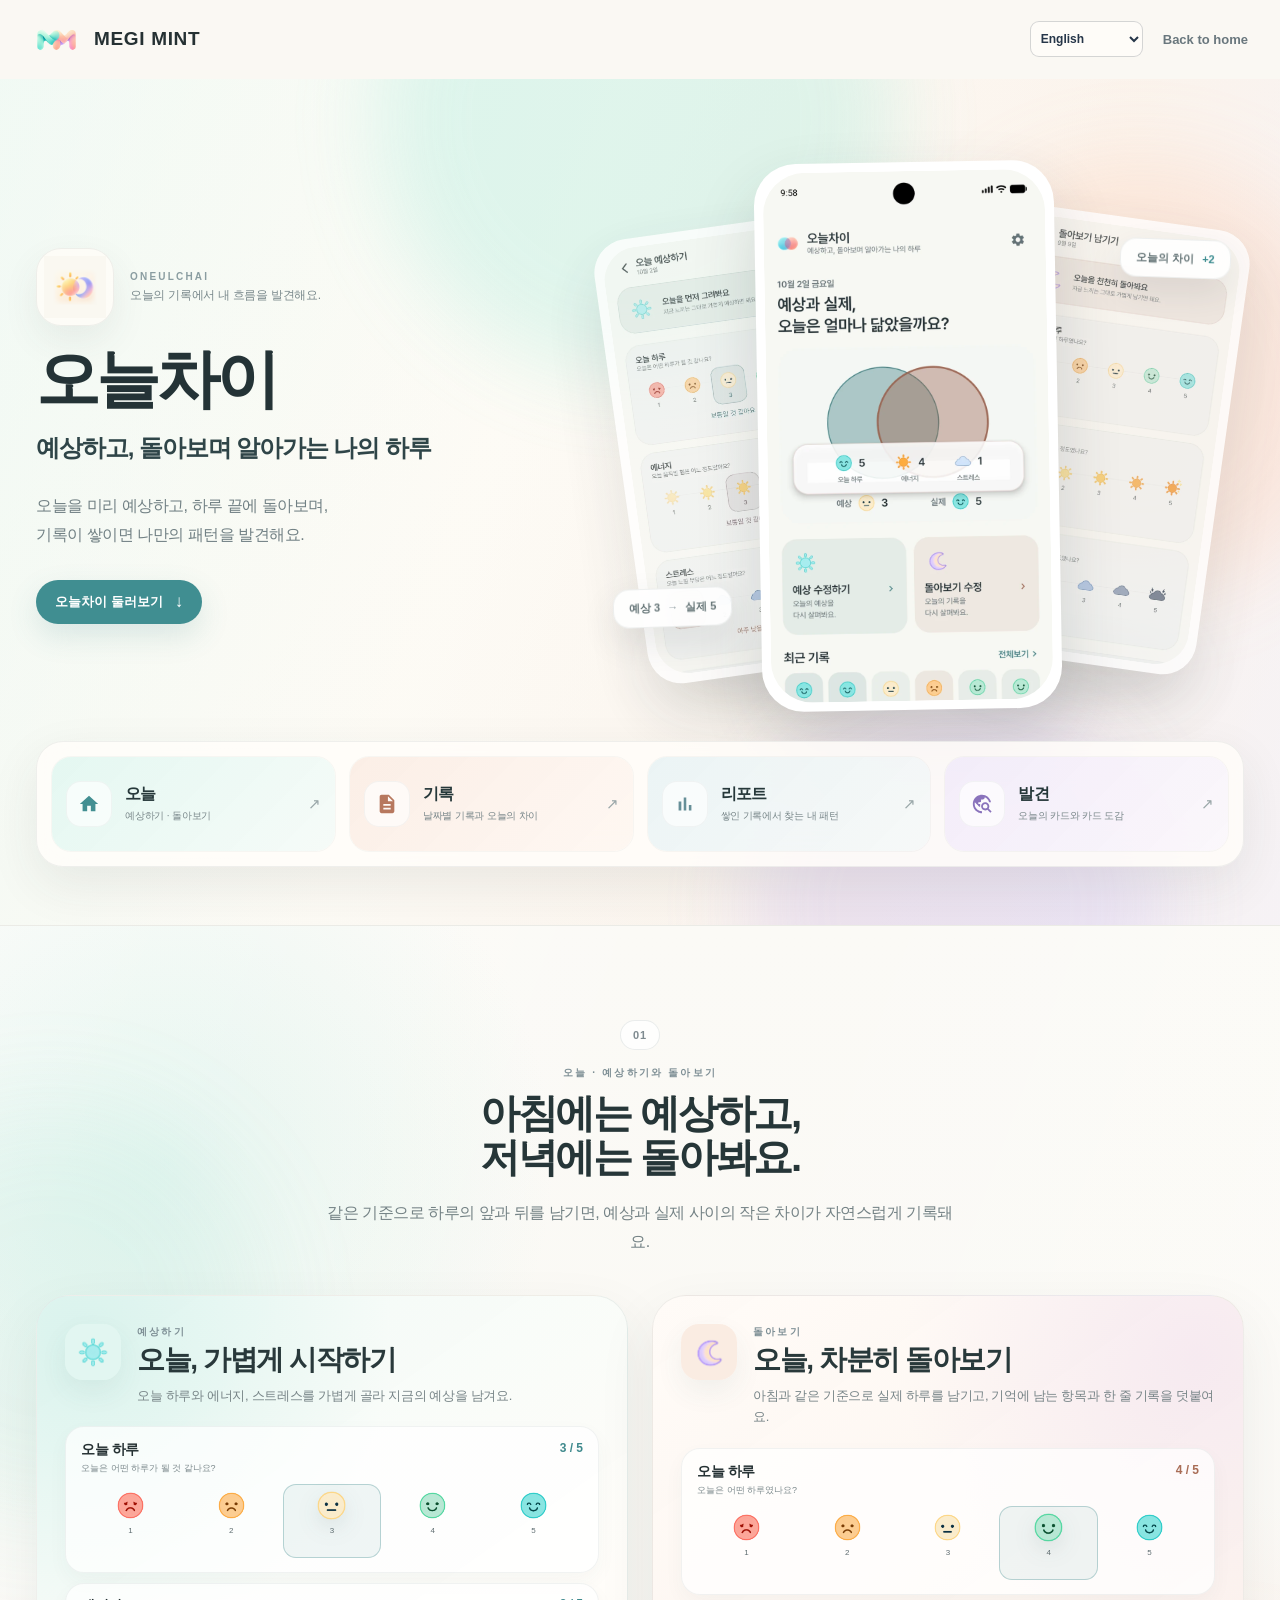
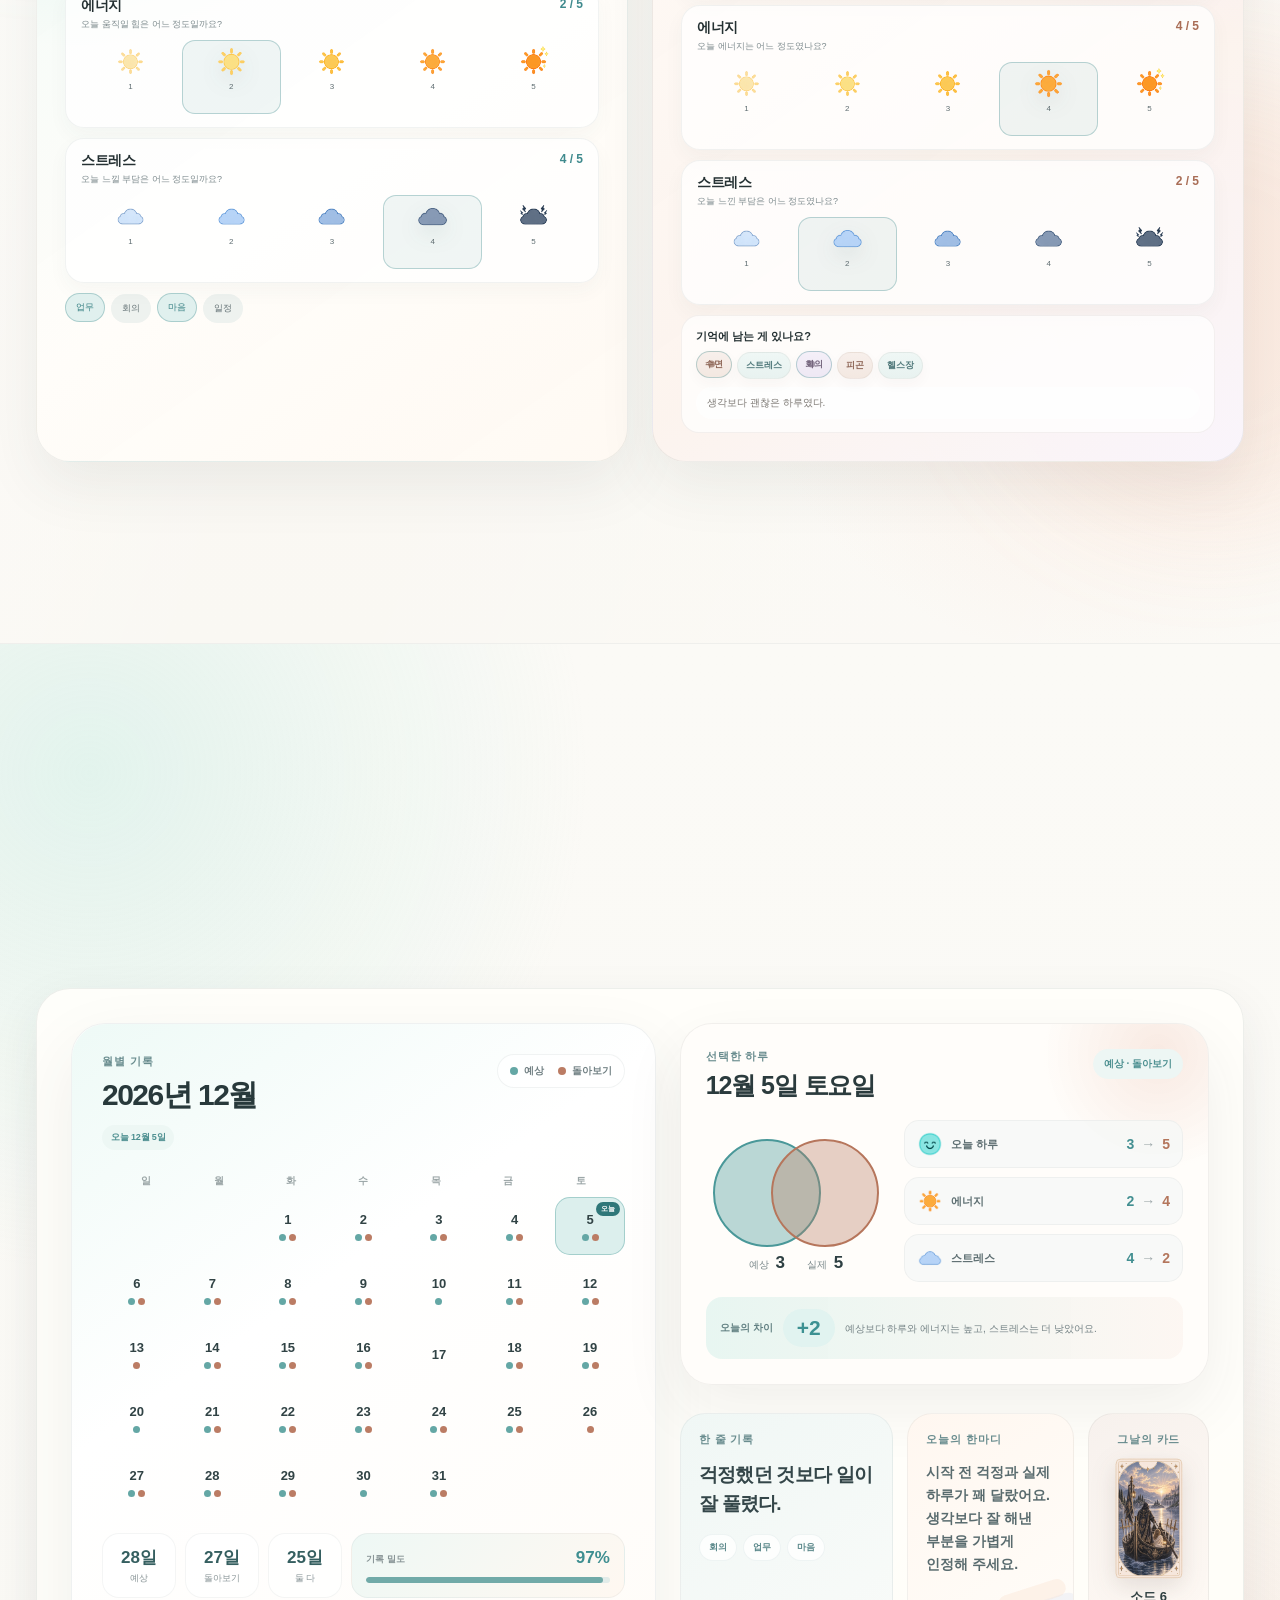
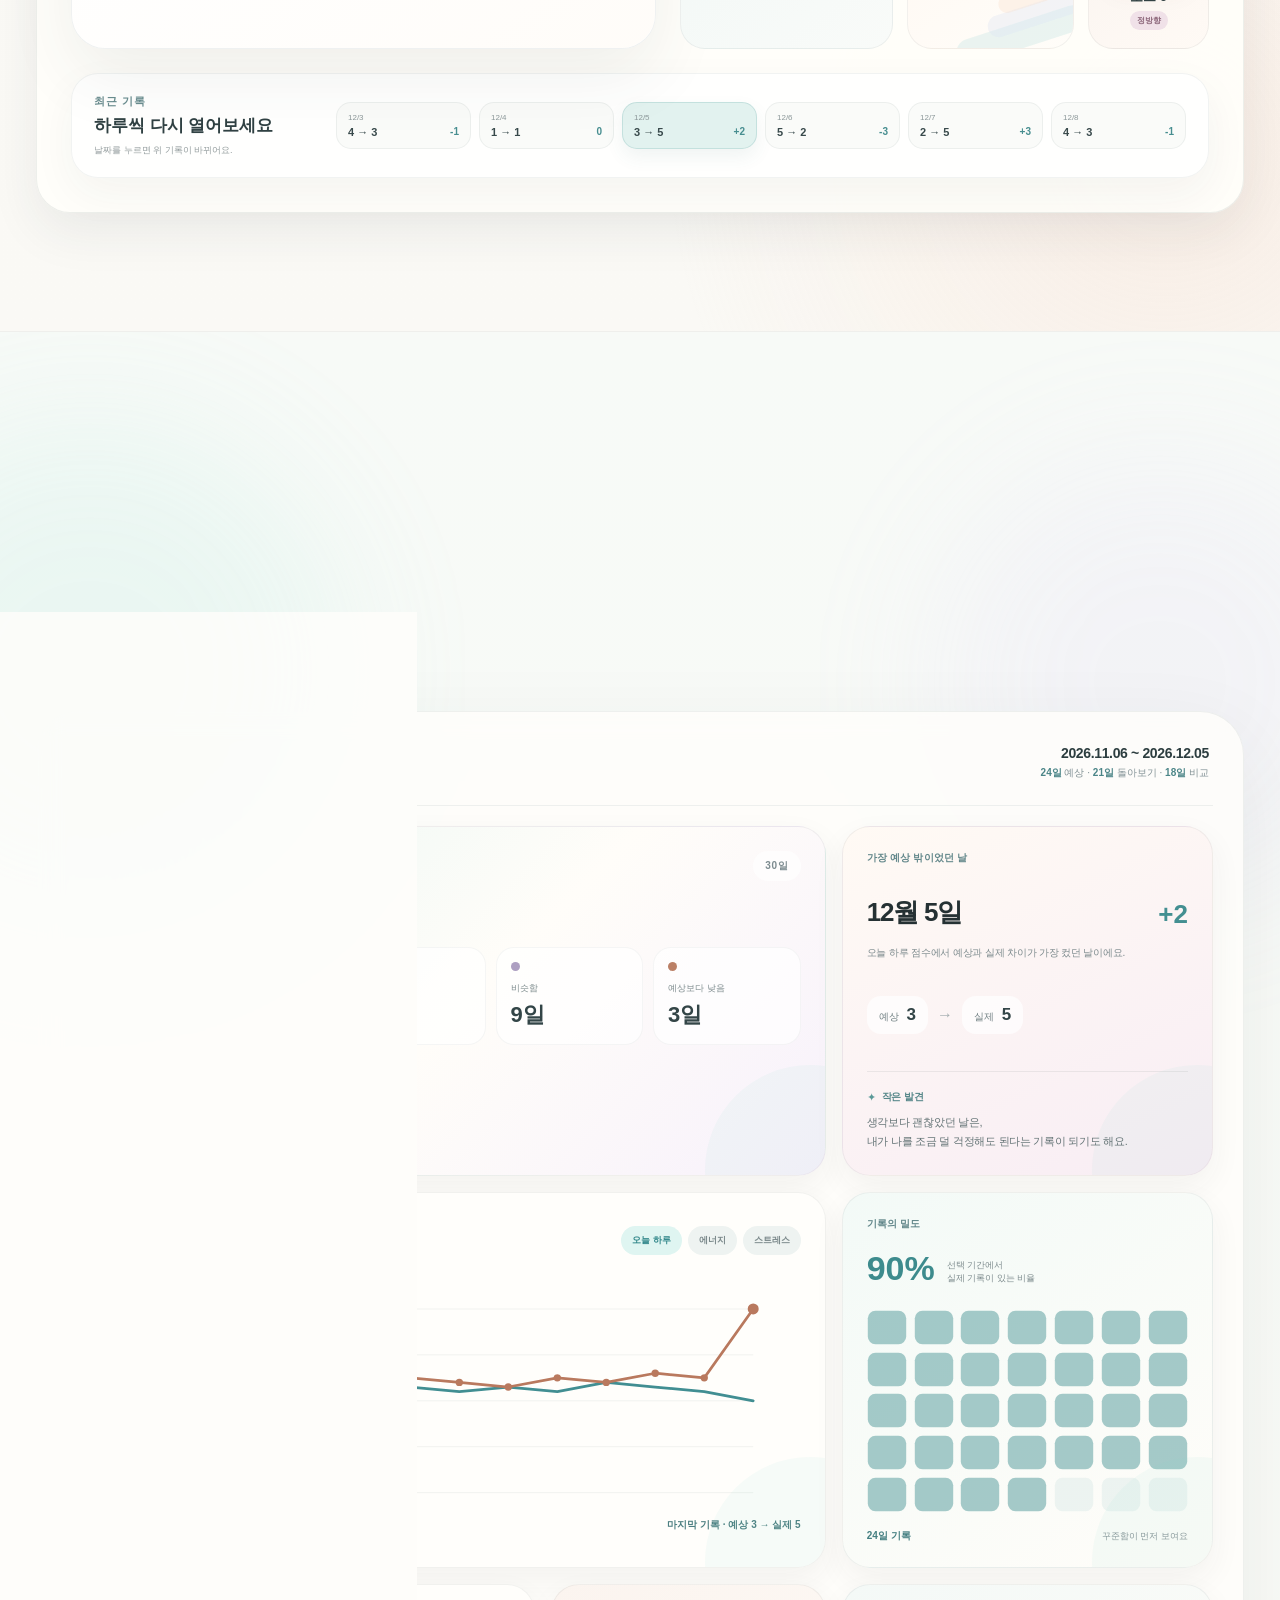
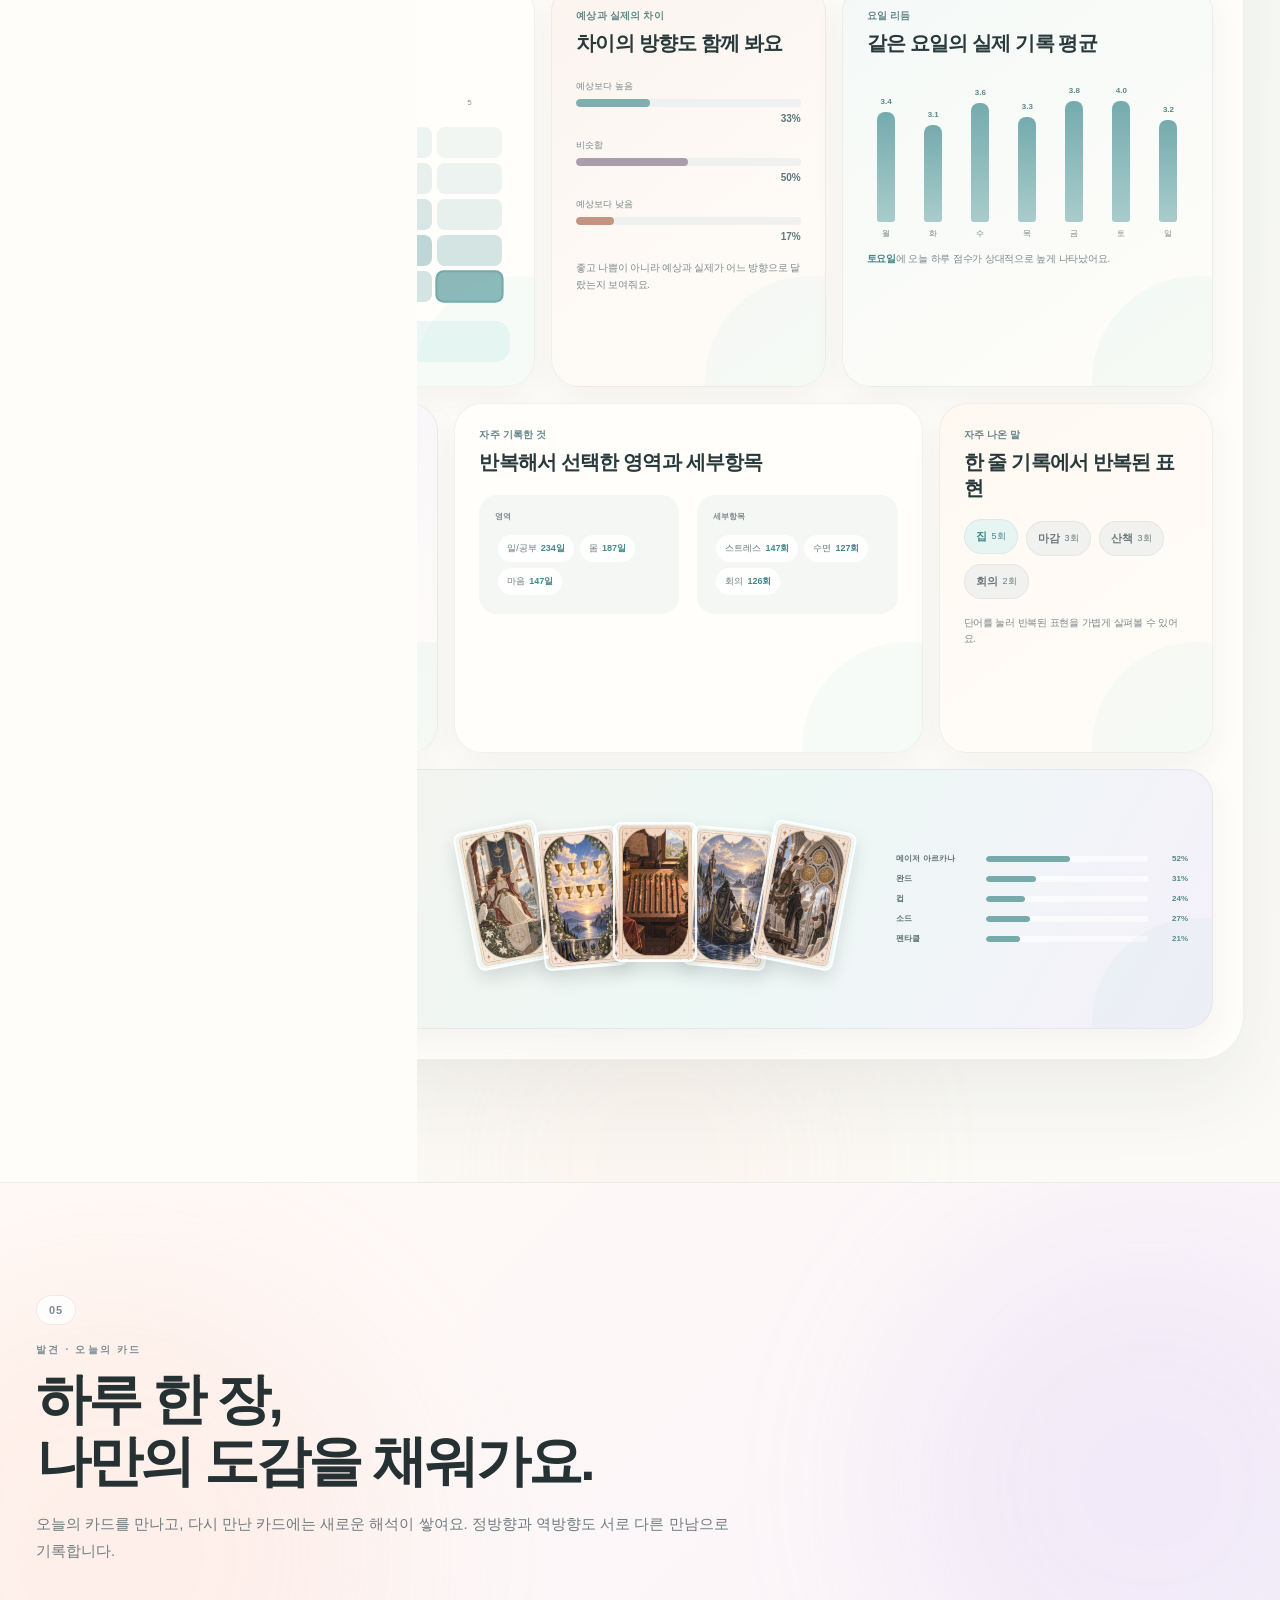
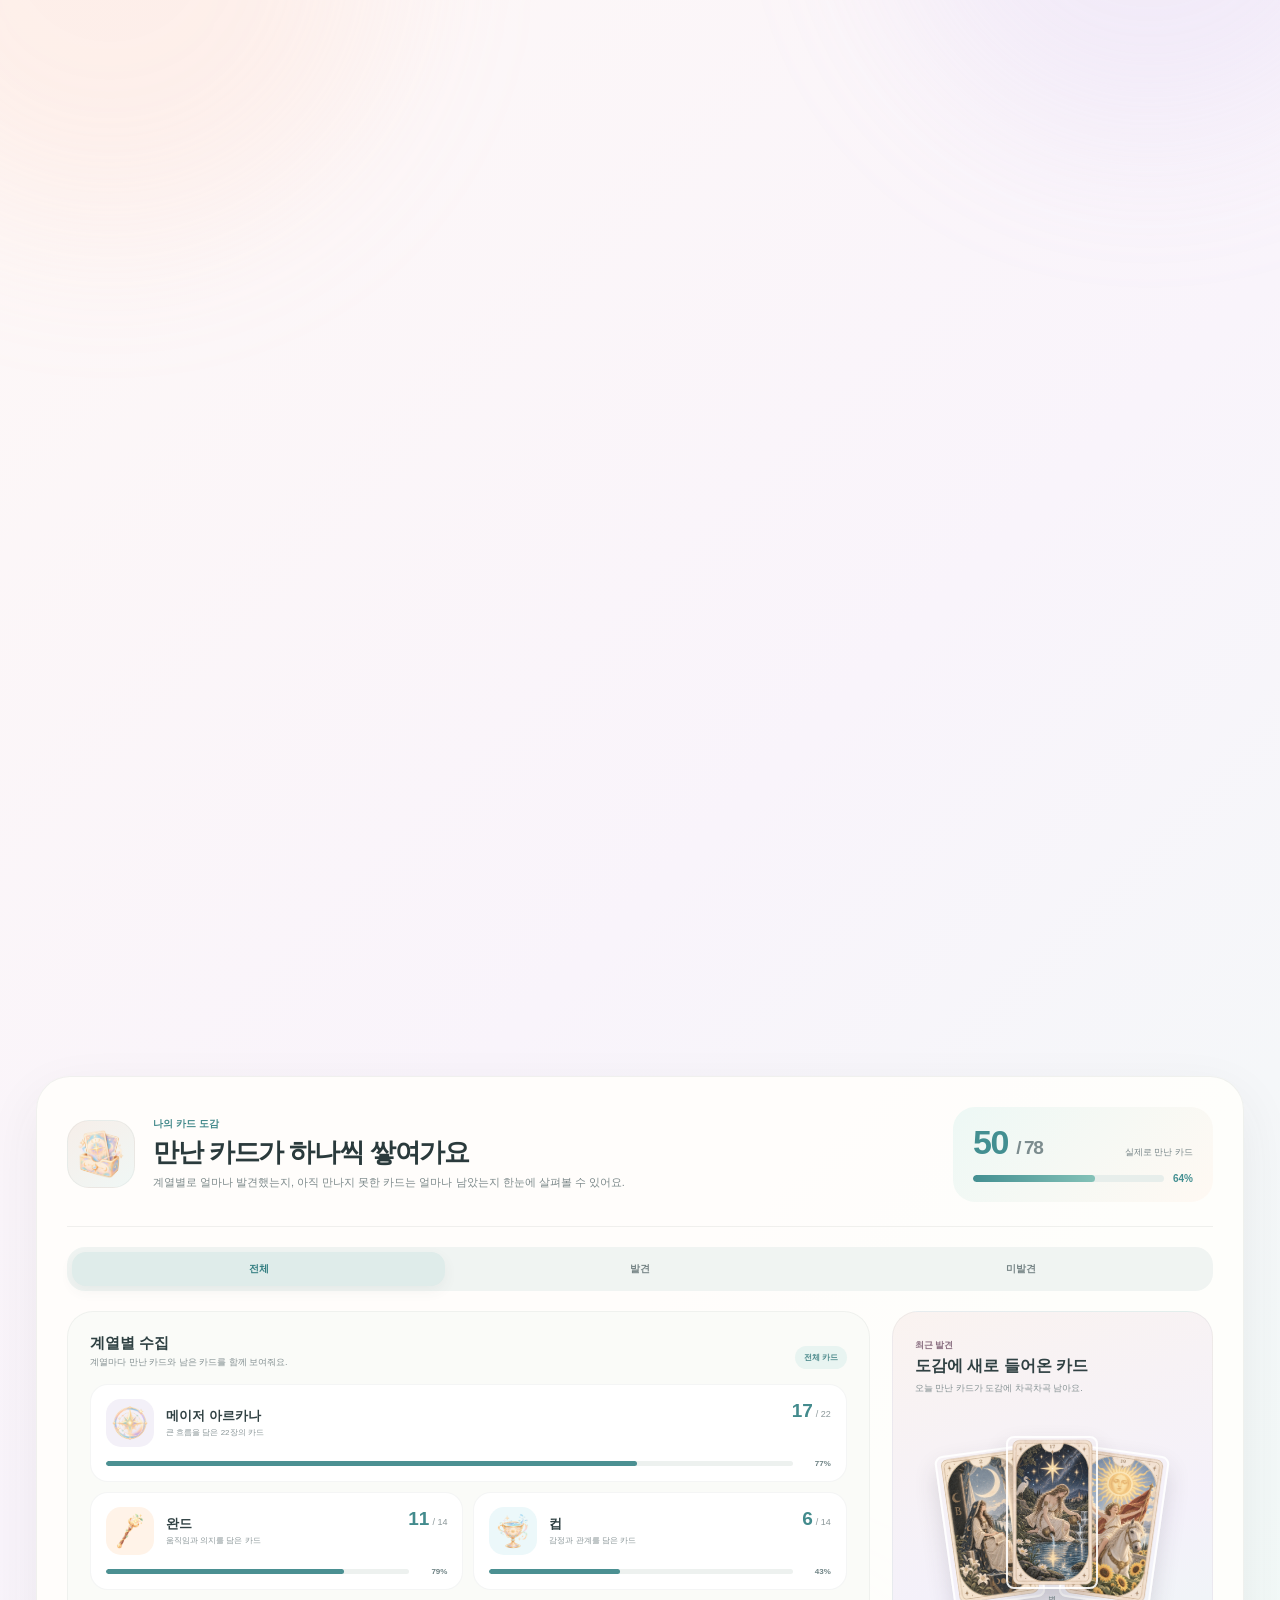
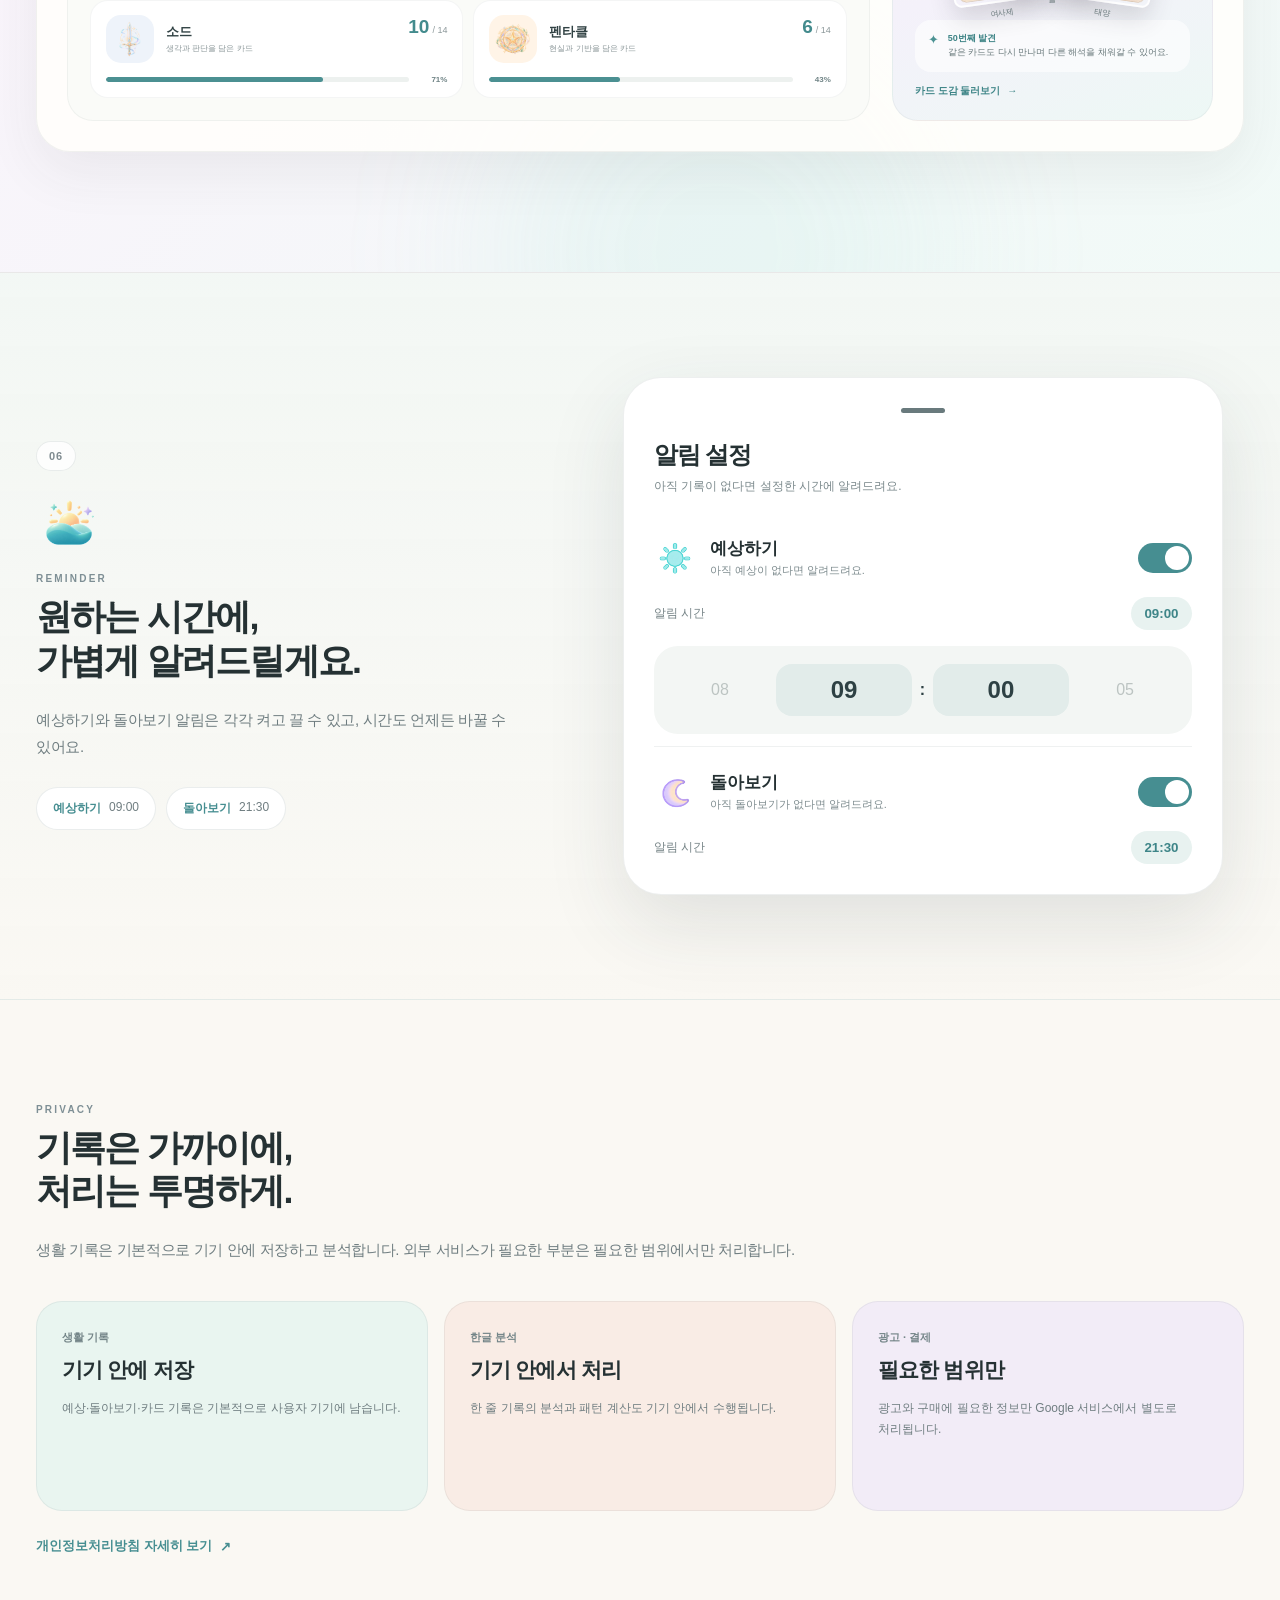
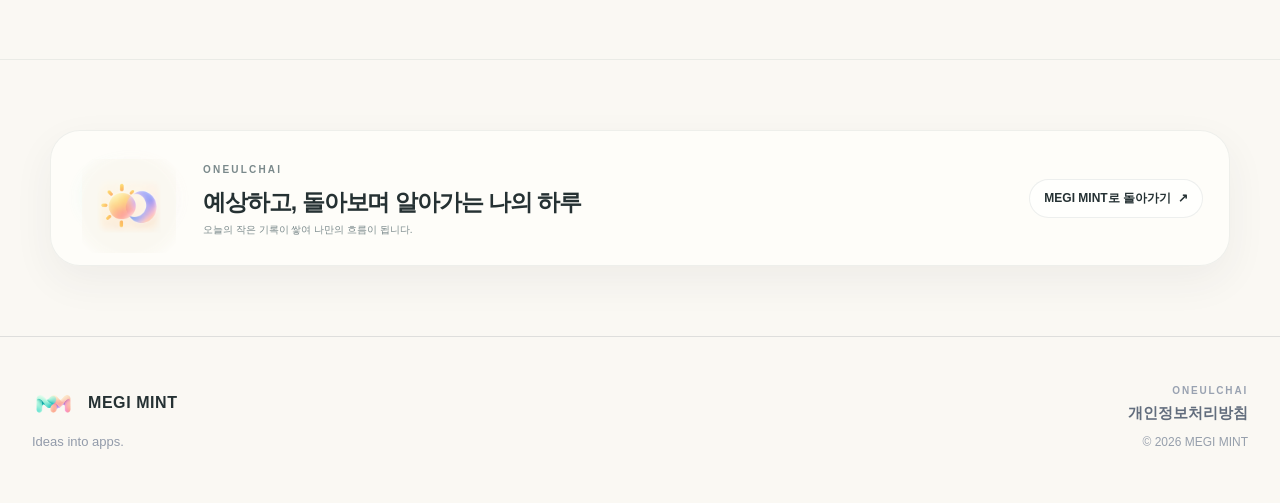
==== commit 7c2f67f5: "웹사이트 구조 정리 및 메인 다국어 적용" ====
--- a/apps/oneulchai.html
+++ b/apps/oneulchai.html
@@ -1,23 +1,38 @@
 <!DOCTYPE html>
-<html lang="ko">
+<html lang="en">
 <head>
   <meta charset="UTF-8">
   <meta name="viewport" content="width=device-width, initial-scale=1.0">
   <meta name="description" content="오늘차이 - 예상하고, 돌아보며 알아가는 나의 하루">
   <meta name="theme-color" content="#faf8f3">
   <title>오늘차이 | MEGI MINT</title>
-  <link rel="stylesheet" href="../css/style.css">
-  <link rel="stylesheet" href="../css/oneulchai.css">
-  <script src="../js/oneulchai.js" defer></script>
+  <link rel="stylesheet" href="../common/css/style.css">
+  <link rel="stylesheet" href="../common/css/i18n.css">
+  <link rel="stylesheet" href="oneulchai/detail.css">
+  <script src="../common/js/i18n.js" defer></script>
+  <script src="../common/locales/en.js" defer></script>
+  <script src="../common/locales/ko.js" defer></script>
+  <script src="../common/locales/ja.js" defer></script>
+  <script src="oneulchai/detail.js" defer></script>
 </head>
 <body class="oneulchai-detail-page oc-v3">
   <header class="site-header oc-header">
     <div class="shell header-inner">
-      <a class="brand" href="../index.html" aria-label="MEGI MINT 메인으로 이동">
+      <a class="brand" href="../index.html" aria-label="MEGI MINT 메인으로 이동" data-i18n-aria-label="common.brandHome">
         <img src="../img/brand/mm-logo.png" alt="" class="brand-mark">
         <span>MEGI MINT</span>
       </a>
-      <a class="oc-home-link" href="../index.html">메인으로</a>
+      <div class="mm-header-actions">
+        <div class="mm-language-control">
+          <label class="mm-sr-only" for="mm-language-detail" data-i18n="common.language">Language</label>
+          <select id="mm-language-detail" class="mm-language-select" aria-label="Language" data-i18n-aria-label="common.language">
+            <option value="en">English</option>
+            <option value="ko">한국어</option>
+            <option value="ja">日本語</option>
+          </select>
+        </div>
+        <a class="oc-home-link" href="../index.html" data-i18n="common.backHome">Back to home</a>
+      </div>
     </div>
   </header>
 
--- a/common/css/style.css
+++ b/common/css/style.css
@@ -0,0 +1,525 @@
+:root {
+  --bg: #faf8f3;
+  --surface: #fffdf9;
+  --ink: #152235;
+  --muted: #687487;
+  --soft: #8d98a9;
+  --line: rgba(21, 34, 53, 0.12);
+  --line-strong: rgba(21, 34, 53, 0.2);
+  --max: 1500px;
+  --radius: 30px;
+}
+* { box-sizing: border-box; }
+html { scroll-behavior: smooth; }
+body {
+  margin: 0;
+  background: var(--bg);
+  color: var(--ink);
+  font-family: Pretendard, "Noto Sans KR", "Malgun Gothic", Arial, sans-serif;
+  -webkit-font-smoothing: antialiased;
+  text-rendering: optimizeLegibility;
+}
+a { color: inherit; text-decoration: none; }
+button, a { -webkit-tap-highlight-color: transparent; }
+:focus-visible { outline: 2px solid rgba(73, 199, 183, .72); outline-offset: 4px; }
+#apps, #about, #contact { scroll-margin-top: 78px; }
+img { display: block; max-width: 100%; }
+.shell { width: min(calc(100% - 96px), var(--max)); margin: 0 auto; }
+
+.site-header {
+  position: sticky;
+  top: 0;
+  z-index: 20;
+  background: rgba(250, 248, 243, 0.82);
+  backdrop-filter: blur(16px);
+  -webkit-backdrop-filter: blur(16px);
+  border-bottom: 1px solid transparent;
+  transition: background 220ms ease, border-color 220ms ease, box-shadow 220ms ease;
+}
+.site-header.is-scrolled {
+  background: rgba(250, 248, 243, 0.94);
+  border-bottom-color: rgba(21, 34, 53, 0.07);
+  box-shadow: 0 8px 28px rgba(28, 38, 53, 0.035);
+}
+.header-inner {
+  min-height: 78px;
+  display: flex;
+  align-items: center;
+  justify-content: space-between;
+  gap: 32px;
+}
+.brand {
+  display: inline-flex;
+  align-items: center;
+  gap: 13px;
+  font-size: 19px;
+  font-weight: 800;
+  letter-spacing: 0.035em;
+}
+.brand-mark { width: 49px; height: 34px; object-fit: cover; object-position: 50% 50%; transition: transform 220ms ease; }
+.brand:hover .brand-mark { transform: translateY(-1px) scale(1.025); }
+.main-nav { display: flex; gap: 34px; font-size: 14px; font-weight: 700; }
+.main-nav a { position: relative; padding: 8px 0; }
+.main-nav a::after {
+  content: "";
+  position: absolute;
+  left: 0;
+  right: 100%;
+  bottom: 2px;
+  height: 1px;
+  background: linear-gradient(90deg, #62cfbd, #a696ef 52%, #f3aa8d);
+  transition: right 220ms cubic-bezier(.2,.75,.25,1);
+}
+.main-nav a:hover::after, .main-nav a:focus-visible::after { right: 0; }
+.footer-email, .text-link { transition: color 180ms ease, opacity 180ms ease; }
+.footer-email:hover, .text-link:hover { color: var(--ink); }
+
+.hero { border-bottom: 1px solid var(--line); overflow: hidden; }
+.hero-inner {
+  min-height: 500px;
+  display: grid;
+  grid-template-columns: minmax(560px, .78fr) minmax(620px, 1.22fr);
+  align-items: center;
+  gap: 12px;
+  position: relative;
+}
+.hero-copy { position: relative; z-index: 3; padding: 56px 0 66px; }
+.hero-copy .eyebrow { animation: heroRise 620ms 70ms both cubic-bezier(.2,.72,.25,1); }
+.hero-copy h1 { animation: heroRise 720ms 140ms both cubic-bezier(.2,.72,.25,1); }
+.hero-text { animation: heroRise 720ms 220ms both cubic-bezier(.2,.72,.25,1); }
+.scroll-link { animation: heroRise 720ms 300ms both cubic-bezier(.2,.72,.25,1); }
+.eyebrow {
+  margin: 0 0 20px;
+  color: #8994a7;
+  font-size: 13px;
+  font-weight: 800;
+  letter-spacing: 0.34em;
+}
+.hero h1 {
+  margin: 0;
+  font-size: clamp(58px, 4.25vw, 76px);
+  line-height: 1.1;
+  letter-spacing: -0.058em;
+  font-weight: 800;
+}
+.hero h1 span { display: block; white-space: nowrap; }
+.hero-text {
+  margin: 24px 0 30px;
+  color: var(--muted);
+  font-size: 18px;
+  line-height: 1.82;
+  letter-spacing: -0.02em;
+}
+.scroll-link { display: inline-flex; align-items: center; gap: 12px; font-size: 14px; font-weight: 750; }
+.scroll-icon {
+  width: 42px;
+  height: 42px;
+  display: grid;
+  place-items: center;
+  border: 1px solid rgba(21, 34, 53, 0.34);
+  border-radius: 999px;
+  transition: transform 180ms ease, background 180ms ease;
+}
+.scroll-link:hover .scroll-icon { transform: translateY(3px); background: #fff; }
+.hero-art { position: relative; min-height: 500px; align-self: stretch; pointer-events: none; }
+.hero-art img {
+  position: absolute;
+  z-index: 2;
+  width: 940px;
+  max-width: none;
+  right: -220px;
+  top: 50%;
+  transform: translateY(-50%) scale(1.06);
+  filter: saturate(.93);
+  animation: heroArtIn 950ms 120ms both cubic-bezier(.18,.78,.22,1);
+}
+.hero-halo {
+  position: absolute;
+  width: 960px;
+  height: 560px;
+  right: -180px;
+  top: 50%;
+  transform: translateY(-50%);
+  background:
+    radial-gradient(circle at 28% 36%, rgba(110, 224, 203, .22), transparent 34%),
+    radial-gradient(circle at 63% 44%, rgba(169, 154, 240, .18), transparent 38%),
+    radial-gradient(circle at 82% 42%, rgba(255, 184, 159, .23), transparent 34%);
+  filter: blur(28px);
+  border-radius: 50%;
+  animation: haloIn 1100ms 180ms both ease-out;
+}
+
+.apps-section { padding: 78px 0 86px; border-bottom: 1px solid var(--line); }
+.apps-heading {
+  max-width: 560px;
+  margin-bottom: 34px;
+}
+.apps-heading .eyebrow { margin-bottom: 16px; }
+.apps-heading h2, .about-grid h2 {
+  margin: 0;
+  font-size: 48px;
+  line-height: 1.12;
+  letter-spacing: -0.048em;
+}
+.apps-intro {
+  margin: 18px 0 0;
+  color: var(--muted);
+  font-size: 16px;
+  line-height: 1.78;
+}
+.apps-meta {
+  padding: 0 2px 14px;
+  border-bottom: 1px solid var(--line);
+  display: flex;
+  justify-content: space-between;
+  gap: 24px;
+  color: #8e98a8;
+  font-size: 11px;
+  font-weight: 800;
+  letter-spacing: .16em;
+}
+.app-grid {
+  display: grid;
+  grid-template-columns: repeat(4, minmax(0, 1fr));
+  gap: 28px;
+  width: 100%;
+  padding-top: 26px;
+}
+
+.mobile-app-list { display: none; }
+.app-card {
+  position: relative;
+  overflow: hidden;
+  min-height: 500px;
+  padding: 26px;
+  display: flex;
+  flex-direction: column;
+  border: 1px solid var(--line);
+  border-radius: 24px;
+  background: rgba(255, 253, 249, .86);
+  box-shadow: 0 16px 42px rgba(39, 48, 66, .04);
+  transition: transform 260ms cubic-bezier(.2,.75,.25,1), box-shadow 260ms ease, border-color 260ms ease;
+}
+.app-card::before {
+  content: "";
+  position: absolute;
+  inset: 0 auto auto 0;
+  width: 100%;
+  height: 2px;
+  background: linear-gradient(90deg, rgba(99,207,190,.9), rgba(169,151,238,.82), rgba(244,171,141,.9));
+  transform: scaleX(0);
+  transform-origin: left;
+  opacity: .72;
+  transition: transform 320ms cubic-bezier(.2,.75,.25,1);
+}
+.app-card:hover::before { transform: scaleX(1); }
+.app-card:hover {
+  transform: translateY(-4px);
+  border-color: var(--line-strong);
+  box-shadow: 0 24px 54px rgba(39, 48, 66, .075);
+}
+.app-number { color: #aeb7c5; font-size: 18px; font-weight: 700; }
+.app-icon-wrap {
+  width: 148px;
+  height: 148px;
+  margin: 16px 0 14px;
+  border-radius: 32px;
+  overflow: hidden;
+  background: #fbf8f0;
+}
+.app-icon { width: 100%; height: 100%; object-fit: cover; transition: transform 320ms cubic-bezier(.2,.75,.25,1); }
+.app-card:hover .app-icon { transform: scale(1.035); }
+.app-copy { margin-top: 2px; }
+.app-kicker { margin: 0 0 7px; color: #a0a9b8; font-size: 9px; font-weight: 800; letter-spacing: .16em; }
+.app-copy h3 { margin: 0; font-size: 29px; line-height: 1.18; letter-spacing: -0.048em; }
+.app-name-en { display: block; margin-top: 3px; color: #8d98aa; font-size: 13px; }
+.app-tagline { margin: 18px 0 0; font-size: 17px; line-height: 1.52; font-weight: 750; letter-spacing: -0.026em; }
+.app-description { margin: 11px 0 0; color: var(--muted); font-size: 12px; line-height: 1.72; }
+.app-actions { margin-top: auto; padding-top: 22px; display: flex; align-items: center; justify-content: space-between; gap: 14px; }
+.app-link { display: inline-flex; align-items: center; gap: 8px; font-size: 13px; font-weight: 800; }
+.app-link span { font-size: 15px; transition: transform 180ms ease; }
+.app-link:hover span { transform: translate(3px, -3px); }
+.text-link { position: relative; color: #8993a3; font-size: 12px; }
+.text-link::after {
+  content: "";
+  position: absolute;
+  left: 0;
+  right: 100%;
+  bottom: -4px;
+  height: 1px;
+  background: currentColor;
+  transition: right 200ms ease;
+}
+.text-link:hover::after { right: 0; }
+
+.about-section { padding: 82px 0 92px; }
+.about-grid { display: grid; grid-template-columns: .7fr 1.3fr; gap: 100px; align-items: start; }
+.about-copy { max-width: 850px; }
+.about-lead { margin: 0; font-size: clamp(36px, 3vw, 50px); line-height: 1.38; letter-spacing: -0.052em; font-weight: 770; }
+.about-copy > p:last-child { margin: 24px 0 0; max-width: 720px; color: var(--muted); font-size: 16px; line-height: 1.86; }
+
+.site-footer { border-top: 1px solid var(--line); padding: 48px 0 54px; }
+.footer-inner { display: flex; justify-content: space-between; align-items: flex-end; gap: 64px; }
+.brand-small { font-size: 16px; }
+.brand-small .brand-mark { width: 43px; height: 30px; }
+.footer-brand p { margin: 12px 0 0; color: #929baa; font-size: 13px; }
+.footer-contact { display: flex; flex-direction: column; align-items: flex-end; }
+.footer-label { margin: 0 0 8px; color: #99a2b1; font-size: 10px; font-weight: 800; letter-spacing: .18em; }
+.footer-email { position: relative; color: #626d7d; font-size: 15px; font-weight: 650; }
+.footer-email::after {
+  content: "";
+  position: absolute;
+  left: 0;
+  right: 100%;
+  bottom: -4px;
+  height: 1px;
+  background: linear-gradient(90deg, #62cfbd, #a696ef, #f3aa8d);
+  transition: right 220ms ease;
+}
+.footer-email:hover::after { right: 0; }
+.copyright { margin: 12px 0 0; color: #969fac; font-size: 12px; }
+
+.page-shell { min-height: 72vh; display: grid; place-items: center; padding: 120px 24px; }
+.placeholder-card { width: min(680px, 100%); padding: 50px; border: 1px solid var(--line); border-radius: 28px; background: var(--surface); }
+.placeholder-card h1 { margin: 12px 0 14px; font-size: 42px; letter-spacing: -0.04em; }
+.placeholder-card p { color: var(--muted); line-height: 1.8; }
+.placeholder-card a { display: inline-block; margin-top: 18px; font-weight: 750; }
+
+
+/* Progressive motion: applied only when JavaScript is available. */
+.js .reveal-target {
+  opacity: 0;
+  transform: translateY(18px);
+  transition: opacity 620ms ease var(--reveal-delay, 0ms), transform 620ms cubic-bezier(.2,.72,.25,1) var(--reveal-delay, 0ms);
+}
+.js .reveal-target.is-visible {
+  opacity: 1;
+  transform: translateY(0);
+}
+
+@keyframes heroRise {
+  from { opacity: 0; transform: translateY(14px); }
+  to { opacity: 1; transform: translateY(0); }
+}
+@keyframes heroArtIn {
+  from { opacity: 0; transform: translateY(-48%) scale(.995); }
+  to { opacity: 1; transform: translateY(-50%) scale(1.06); }
+}
+@keyframes haloIn {
+  from { opacity: 0; transform: translateY(-50%) scale(.94); }
+  to { opacity: 1; transform: translateY(-50%) scale(1); }
+}
+
+@media (max-width: 1280px) {
+  .shell { width: min(calc(100% - 64px), var(--max)); }
+  .hero-inner { grid-template-columns: minmax(480px, .85fr) minmax(480px, 1.15fr); }
+  .hero h1 { font-size: clamp(52px, 4.7vw, 66px); }
+  .hero-art img { width: 820px; right: -220px; }
+  .hero-halo { width: 840px; right: -190px; }
+  .app-grid { grid-template-columns: repeat(3, minmax(0, 1fr)); }
+}
+
+@media (max-width: 940px) {
+  .hero-inner { grid-template-columns: 1fr; min-height: auto; }
+  .hero-copy { padding: 72px 0 10px; }
+  .hero h1 span { white-space: normal; }
+  .hero-art { min-height: 320px; }
+  .hero-art img { width: 700px; right: -190px; }
+  .hero-halo { width: 720px; height: 420px; right: -180px; }
+  .about-grid { grid-template-columns: 1fr; gap: 30px; }
+  .apps-intro { max-width: 560px; }
+  .app-grid { grid-template-columns: repeat(2, minmax(0, 1fr)); }
+  .about-copy { max-width: 780px; }
+}
+
+
+/* Desktop/tablet app archive columns */
+@media (min-width: 1400px) {
+  .app-grid {
+    grid-template-columns: repeat(4, minmax(0, 1fr));
+  }
+}
+@media (min-width: 1000px) and (max-width: 1399px) {
+  .app-grid {
+    grid-template-columns: repeat(3, minmax(0, 1fr));
+  }
+}
+@media (min-width: 701px) and (max-width: 999px) {
+  .app-grid {
+    grid-template-columns: repeat(2, minmax(0, 1fr));
+  }
+}
+
+@media (max-width: 700px) {
+  .shell { width: min(calc(100% - 30px), var(--max)); }
+  #apps, #about, #contact { scroll-margin-top: 62px; }
+
+  .header-inner { min-height: 60px; gap: 10px; }
+  .brand { gap: 7px; font-size: 12.5px; letter-spacing: .02em; white-space: nowrap; }
+  .brand-mark { width: 32px; height: 22px; }
+  .main-nav { gap: 11px; font-size: 10px; white-space: nowrap; }
+  .main-nav a { padding: 7px 0; }
+
+  .hero-inner { display: block; }
+  .hero-copy { padding: 38px 0 8px; }
+  .eyebrow { margin-bottom: 12px; font-size: 9.5px; letter-spacing: .28em; }
+  .hero h1 { max-width: 100%; font-size: 34px; line-height: 1.1; letter-spacing: -0.052em; }
+  .hero h1 span { white-space: normal; }
+  .hero-text { max-width: 330px; margin: 17px 0 21px; font-size: 13.5px; line-height: 1.68; }
+  .desktop-break { display: none; }
+  .scroll-link { gap: 9px; font-size: 11.5px; }
+  .scroll-icon { width: 34px; height: 34px; }
+  .hero-art { min-height: 160px; }
+  .hero-art img { width: 430px; right: -140px; top: 49%; transform: translateY(-50%) scale(1.02); }
+  .hero-halo { width: 470px; height: 235px; right: -150px; filter: blur(20px); }
+
+  .apps-section { padding: 44px 0 50px; }
+  .apps-heading { max-width: 100%; margin-bottom: 22px; }
+  .apps-heading .eyebrow { margin-bottom: 10px; }
+  .apps-heading h2, .about-grid h2 { font-size: 28px; line-height: 1.14; }
+  .apps-intro { margin-top: 11px; font-size: 13px; line-height: 1.65; }
+  .apps-intro br { display: none; }
+  .apps-meta { padding: 0 0 10px; font-size: 8.5px; letter-spacing: .14em; }
+
+  .app-grid { display: none; }
+  .mobile-app-list {
+    display: grid;
+    gap: 10px;
+    width: 100%;
+    padding-top: 10px;
+  }
+  .mobile-app-row {
+    position: relative;
+    min-height: 88px;
+    width: 100%;
+    padding: 12px 13px;
+    display: grid;
+    grid-template-columns: 64px minmax(0, 1fr) 22px;
+    align-items: center;
+    gap: 13px;
+    overflow: hidden;
+    border: 1px solid rgba(31, 46, 66, .055);
+    border-radius: 17px;
+    background: rgba(255, 253, 249, .94);
+    box-shadow: 0 7px 24px rgba(35, 45, 62, .028);
+    transition: transform 170ms ease, box-shadow 170ms ease;
+  }
+  .mobile-app-row::before {
+    content: "";
+    position: absolute;
+    inset: 0;
+    z-index: 0;
+    background: linear-gradient(110deg, var(--app-accent-1, #FFF4D8) 0%, rgba(255,255,255,.96) 48%, var(--app-accent-2, #EEE9FF) 100%);
+    opacity: .42;
+    pointer-events: none;
+  }
+  .mobile-app-row > * { position: relative; z-index: 1; }
+  .mobile-app-row:active {
+    transform: scale(.995);
+    box-shadow: 0 3px 14px rgba(35, 45, 62, .03);
+  }
+  .mobile-app-icon-wrap {
+    width: 64px;
+    height: 64px;
+    display: grid;
+    place-items: center;
+    overflow: hidden;
+    border-radius: 17px;
+    background: rgba(255,255,255,.78);
+    box-shadow: 0 4px 14px rgba(42, 52, 70, .035);
+  }
+  .mobile-app-icon { width: 100%; height: 100%; object-fit: cover; }
+  .mobile-app-copy { min-width: 0; display: flex; flex-direction: column; gap: 3px; }
+  .mobile-app-copy strong {
+    overflow: hidden;
+    color: var(--ink);
+    font-size: 17px;
+    line-height: 1.28;
+    letter-spacing: -0.035em;
+    text-overflow: ellipsis;
+    white-space: nowrap;
+  }
+  .mobile-app-copy span {
+    overflow: hidden;
+    color: #8a95a6;
+    font-size: 11.5px;
+    line-height: 1.3;
+    text-overflow: ellipsis;
+    white-space: nowrap;
+  }
+  .mobile-app-chevron {
+    color: #8d97a6;
+    font-family: Arial, sans-serif;
+    font-size: 26px;
+    font-weight: 300;
+    line-height: 1;
+    text-align: right;
+    transform: translateY(-1px);
+  }
+
+  .about-section { padding: 48px 0 54px; }
+  .about-grid { gap: 18px; }
+  .about-title .eyebrow { margin-bottom: 10px; }
+  .about-lead { font-size: 22px; line-height: 1.42; letter-spacing: -0.042em; }
+  .about-lead br { display: none; }
+  .about-copy > p:last-child { margin-top: 14px; font-size: 13px; line-height: 1.72; }
+
+  .site-footer { padding: 30px 0 34px; }
+  .footer-inner { align-items: flex-start; flex-direction: column; gap: 22px; }
+  .footer-contact { align-items: flex-start; }
+  .brand-small { font-size: 12.5px; }
+  .brand-small .brand-mark { width: 32px; height: 22px; }
+  .footer-brand p { margin-top: 8px; font-size: 11px; }
+  .footer-label { margin-bottom: 6px; font-size: 8.5px; }
+  .footer-email { font-size: 13px; }
+  .copyright { margin-top: 8px; font-size: 10px; }
+}
+
+@media (max-width: 470px) {
+  .shell { width: min(calc(100% - 28px), var(--max)); }
+  .header-inner { min-height: 58px; gap: 8px; }
+  .brand { font-size: 12px; }
+  .brand-mark { width: 30px; height: 21px; }
+  .main-nav { gap: 9px; font-size: 9.5px; }
+
+  .hero-copy { padding-top: 34px; }
+  .hero h1 { max-width: 100%; font-size: 32px; }
+  .hero-text { max-width: 318px; font-size: 13px; }
+  .hero-art { min-height: 150px; }
+  .hero-art img { width: 410px; right: -138px; }
+  .hero-halo { width: 445px; height: 220px; right: -145px; }
+
+  .apps-section { padding-top: 40px; }
+  .apps-heading h2, .about-grid h2 { font-size: 27px; }
+  .apps-intro { font-size: 12.5px; }
+  .mobile-app-row { min-height: 84px; grid-template-columns: 60px minmax(0,1fr) 20px; gap: 12px; padding: 11px 12px; border-radius: 16px; }
+  .mobile-app-icon-wrap { width: 60px; height: 60px; border-radius: 16px; }
+  .mobile-app-copy strong { font-size: 16.5px; }
+  .mobile-app-copy span { font-size: 11px; }
+  .mobile-app-chevron { font-size: 24px; }
+
+  .about-section { padding: 44px 0 50px; }
+  .about-lead { font-size: 21px; line-height: 1.42; }
+  .about-copy > p:last-child { font-size: 12.5px; }
+}
+
+@media (max-width: 360px) {
+  .shell { width: min(calc(100% - 24px), var(--max)); }
+  .brand { font-size: 11.5px; }
+  .brand-mark { width: 28px; height: 20px; }
+  .main-nav { gap: 7px; font-size: 9px; }
+  .hero h1 { max-width: 300px; font-size: 31px; }
+  .hero-art img { width: 390px; right: -148px; }
+  .mobile-app-row { grid-template-columns: 56px minmax(0,1fr) 18px; gap: 10px; padding-left: 10px; padding-right: 10px; border-radius: 15px; }
+  .mobile-app-icon-wrap { width: 56px; height: 56px; border-radius: 15px; }
+  .mobile-app-copy strong { font-size: 16px; }
+  .about-lead { font-size: 20px; }
+}
+
+@media (prefers-reduced-motion: reduce) {
+  html { scroll-behavior: auto; }
+  *, *::before, *::after { transition: none !important; animation: none !important; }
+  .js .reveal-target { opacity: 1; transform: none; }
+}
+
+.apps-noscript { margin: 26px 0 0; color: var(--muted); font-size: 14px; }
--- a/common/css/i18n.css
+++ b/common/css/i18n.css
@@ -0,0 +1,44 @@
+/* Site-wide language selector. Shared by the home, detail and policy headers. */
+.mm-header-actions { display: flex; align-items: center; justify-content: flex-end; gap: 20px; min-width: 0; }
+.mm-language-control { position: relative; display: inline-flex; flex: 0 0 auto; align-items: center; }
+.mm-language-select {
+  appearance: auto;
+  -webkit-appearance: auto;
+  width: 113px;
+  height: 36px;
+  margin: 0;
+  padding: 0 6px;
+  border: 1px solid rgba(21, 34, 53, .18);
+  border-radius: 9px;
+  background: rgba(255, 253, 249, .9);
+  color: #263649;
+  font-family: inherit;
+  font-size: 12px;
+  font-weight: 700;
+  line-height: 1.2;
+  cursor: pointer;
+}
+.mm-language-select:hover { border-color: rgba(21, 34, 53, .35); }
+.mm-language-select:focus-visible { outline: 2px solid #5cbfaf; outline-offset: 2px; }
+.mm-sr-only {
+  position: absolute; width: 1px; height: 1px; padding: 0; margin: -1px;
+  overflow: hidden; clip: rect(0, 0, 0, 0); white-space: nowrap; border: 0;
+}
+/* Keep the language selector at the same horizontal position while menu words change length. */
+@media (min-width: 701px) {
+  .main-nav { width: 370px; justify-content: space-between; }
+}
+@media (max-width: 700px) {
+  .mm-header-actions { gap: 10px; }
+  .mm-language-select { width: 88px; height: 30px; padding: 0 3px; font-size: 11px; border-radius: 7px; }
+}
+@media (max-width: 470px) {
+  .main-nav { align-items: center; gap: 7px; }
+  .mm-header-actions { gap: 7px; }
+  .mm-language-select { width: 77px; height: 28px; font-size: 10px; }
+}
+@media (max-width: 360px) {
+  .main-nav { gap: 5px; }
+  .header-inner { gap: 5px; }
+  .mm-language-select { width: 72px; font-size: 9.5px; }
+}
--- a/apps/oneulchai/detail.css
+++ b/apps/oneulchai/detail.css
@@ -0,0 +1,1770 @@
+:root {
+  --oc-bg:#faf8f3;--oc-ink:#253133;--oc-muted:#6f7d80;--oc-mint:#dff1ee;--oc-mint-strong:#468e91;--oc-peach:#f8e7df;--oc-peach-strong:#ad6d55;--oc-lavender:#eee8f7;--oc-blue:#e8f0f2;--oc-line:rgba(55,77,78,.10);--oc-max:1240px;
+}
+.oneulchai-detail-page{background:var(--oc-bg);color:var(--oc-ink)}
+.oc-header{background:rgba(250,248,243,.9)}
+.oc-home-link{color:#69777d;font-size:13px;font-weight:750;transition:color .18s ease}.oc-home-link:hover{color:var(--oc-ink)}
+.oc-page{overflow:hidden}.oc-shell{width:min(calc(100% - 72px),var(--oc-max));margin:0 auto}.oc-section{position:relative;border-bottom:1px solid rgba(49,66,67,.075)}.oc-section--compact{border-bottom:0}
+.oc-eyebrow{margin:0 0 12px;color:#7e8f95;font-size:10px;font-weight:800;letter-spacing:.22em}.oc-number{display:inline-grid;place-items:center;min-width:40px;height:30px;margin-bottom:18px;padding:0 12px;border-radius:999px;background:rgba(255,255,255,.78);color:#7f8b90;border:1px solid var(--oc-line);font-size:11px;font-weight:800;letter-spacing:.08em}
+.oc-hero{min-height:720px;background:radial-gradient(circle at 75% 12%,rgba(197,183,248,.25),transparent 30%),radial-gradient(circle at 86% 56%,rgba(255,196,163,.22),transparent 32%),radial-gradient(circle at 58% 33%,rgba(145,228,209,.22),transparent 33%),var(--oc-bg)}
+.oc-hero-grid{min-height:720px;display:grid;grid-template-columns:.86fr 1.14fr;align-items:center;gap:62px;padding:80px 0 76px}.oc-hero-copy{position:relative;z-index:3}.oc-symbol{width:112px;height:112px;margin-bottom:24px;object-fit:contain}.oc-hero h1{margin:0;font-size:clamp(58px,5.2vw,78px);line-height:1;letter-spacing:-.06em}.oc-subtitle{margin:18px 0 0;color:#526165;font-size:19px;line-height:1.5;font-weight:700;letter-spacing:-.035em}.oc-hero-lead{margin:24px 0 0;color:var(--oc-muted);font-size:16px;line-height:1.85;letter-spacing:-.025em}
+.oc-hero-visual{position:relative;min-height:600px}.oc-hero-glow{position:absolute;inset:8% -8% 7% 0;border-radius:50%;background:radial-gradient(circle at 35% 45%,rgba(135,223,208,.29),transparent 42%),radial-gradient(circle at 70% 38%,rgba(245,172,145,.25),transparent 36%),radial-gradient(circle at 64% 66%,rgba(176,158,239,.23),transparent 36%);filter:blur(30px)}
+.oc-device,.oc-mini-screen{background:#fffefa;border:1px solid rgba(42,60,61,.1);box-shadow:0 24px 70px rgba(43,57,63,.12)}.oc-device{position:absolute;z-index:4;left:50%;top:50%;width:342px;height:608px;transform:translate(-50%,-50%) rotate(-1deg);overflow:hidden;border-radius:42px;padding:8px;transition:transform .35s cubic-bezier(.2,.75,.25,1),box-shadow .35s ease}.oc-device:hover{transform:translate(-50%,-52%) rotate(-.3deg);box-shadow:0 34px 90px rgba(43,57,63,.16)}.oc-device img{width:100%;height:100%;object-fit:cover;object-position:top center;border-radius:34px}.oc-mini-screen{position:absolute;z-index:2;top:50%;width:232px;height:452px;overflow:hidden;border-radius:32px;opacity:.75;transition:transform .35s ease,opacity .35s ease}.oc-mini-screen img{width:100%;height:100%;object-fit:cover;object-position:top center;filter:saturate(.88)}.oc-mini-screen--left{left:4%;transform:translateY(-47%) rotate(-7deg)}.oc-mini-screen--right{right:2%;transform:translateY(-51%) rotate(7deg)}.oc-hero-visual:hover .oc-mini-screen--left{transform:translate(-10px,-49%) rotate(-9deg);opacity:.9}.oc-hero-visual:hover .oc-mini-screen--right{transform:translate(10px,-53%) rotate(9deg);opacity:.9}
+.oc-feature-rail{margin-top:-34px;z-index:8}.oc-feature-grid{display:grid;grid-template-columns:repeat(4,1fr);gap:14px;padding:20px;border-radius:28px;background:rgba(255,253,249,.88);border:1px solid rgba(55,77,78,.08);box-shadow:0 16px 54px rgba(48,58,66,.075);backdrop-filter:blur(18px)}.oc-feature-item{min-height:128px;padding:19px;border-radius:22px;display:grid;grid-template-columns:46px 1fr;grid-template-rows:auto auto;column-gap:12px;align-content:center;transition:transform .22s ease,box-shadow .22s ease}.oc-feature-item:hover{transform:translateY(-4px);box-shadow:0 14px 28px rgba(45,60,62,.08)}.oc-feature-item img{width:46px;height:46px;object-fit:contain;grid-row:1/span 2}.oc-feature-item strong{align-self:end;font-size:17px;letter-spacing:-.03em}.oc-feature-item span{margin-top:4px;color:var(--oc-muted);font-size:11px;line-height:1.55}.oc-tone-mint{background:rgba(224,244,239,.68)}.oc-tone-peach{background:rgba(249,232,223,.72)}.oc-tone-blue{background:rgba(231,241,243,.72)}.oc-tone-lavender{background:rgba(239,233,248,.74)}
+.oc-story,.oc-records,.oc-pattern,.oc-discovery,.oc-reminder,.oc-privacy{padding:112px 0}.oc-story--predict{background:linear-gradient(180deg,rgba(238,248,245,.58),rgba(250,248,243,0) 84%)}.oc-story--review{background:linear-gradient(180deg,rgba(250,239,233,.52),rgba(250,248,243,0) 84%)}.oc-story-grid{display:grid;grid-template-columns:.82fr 1.18fr;align-items:center;gap:86px}.oc-story-grid--reverse{grid-template-columns:1.18fr .82fr}.oc-story-copy{max-width:510px}.oc-story-icon,.oc-reminder-icon{width:66px;height:66px;margin-bottom:18px;object-fit:contain}.oc-story-copy h2,.oc-section-heading h2,.oc-pattern-heading h2,.oc-discovery-copy h2,.oc-reminder-copy h2,.oc-privacy-heading h2{margin:0;font-size:clamp(36px,3.35vw,50px);line-height:1.22;letter-spacing:-.05em}.oc-story-copy>p:last-of-type,.oc-section-heading>p:last-child,.oc-pattern-heading>p:last-child,.oc-discovery-copy>p:last-of-type,.oc-reminder-copy>p:last-of-type,.oc-privacy-heading>p:last-child{margin:22px 0 0;color:var(--oc-muted);font-size:15px;line-height:1.82;letter-spacing:-.025em}
+.oc-state-row{display:flex;flex-wrap:wrap;gap:10px;margin-top:26px}.oc-state-row span{min-height:44px;display:inline-flex;align-items:center;gap:9px;padding:0 14px;border-radius:999px;background:rgba(255,255,255,.72);border:1px solid var(--oc-line);color:#667578;font-size:12px;font-weight:700;transition:transform .18s ease,box-shadow .18s ease}.oc-state-row span:hover{transform:translateY(-2px);box-shadow:0 9px 20px rgba(55,77,78,.07)}.oc-state-row img{width:26px;height:26px;object-fit:contain}
+.oc-tag-row{display:flex;flex-wrap:wrap;gap:8px;margin-top:26px}.oc-chip{border:1px solid transparent;padding:9px 14px;border-radius:999px;color:#637276;font-size:12px;cursor:pointer;transition:transform .18s ease,box-shadow .18s ease,filter .18s ease}.oc-chip:hover{transform:translateY(-2px);box-shadow:0 8px 18px rgba(55,77,78,.08);filter:saturate(1.06)}.oc-chip--peach{background:#f7e7df}.oc-chip--mint{background:#e2f2ef}.oc-chip--lavender{background:#efe9f8}.oc-chip--soft{background:#eef1ed}
+.oc-app-demo{position:relative;max-width:620px;margin:0 auto;padding:28px;border-radius:36px;background:rgba(255,254,250,.92);border:1px solid rgba(55,77,78,.09);box-shadow:0 28px 80px rgba(43,57,63,.12);overflow:hidden}.oc-app-demo::after{content:"";position:absolute;inset:auto -20% -35% 20%;height:220px;background:radial-gradient(circle,rgba(119,212,199,.14),transparent 68%);pointer-events:none}.oc-demo-head{display:flex;align-items:center;justify-content:space-between;gap:16px;margin-bottom:20px}.oc-demo-title{display:flex;align-items:center;gap:12px}.oc-demo-title img{width:48px;height:48px;object-fit:contain}.oc-demo-title strong{display:block;font-size:20px;letter-spacing:-.035em}.oc-demo-title span{display:block;margin-top:3px;color:#7a898c;font-size:12px}.oc-demo-date{padding:8px 11px;border-radius:999px;background:#e9f4f1;color:#43878a;font-size:11px;font-weight:800}.oc-demo-date--peach{background:#f7ece5;color:#a46c56}
+.oc-score-card,.oc-memory-card{position:relative;padding:22px;border-radius:28px;background:#f3f7f5;border:1px solid rgba(55,77,78,.08)}.oc-score-card+.oc-score-card,.oc-score-card+.oc-memory-card{margin-top:14px}.oc-score-card--compact{padding-bottom:18px}.oc-score-card--review{background:#f7f4f0}.oc-score-head{display:flex;justify-content:space-between;gap:12px;align-items:flex-start}.oc-score-head strong{display:block;font-size:17px;letter-spacing:-.03em}.oc-score-head span{display:block;margin-top:3px;color:#7d8a8d;font-size:11px}.oc-score-value{color:#3f8a8d;font-size:13px}.oc-score-value--peach{color:#a96d56}.oc-score-value--stress{color:#8b6f78}.oc-score-row,.oc-icon-score-row{display:grid;grid-template-columns:repeat(5,1fr);gap:8px;margin-top:20px}.oc-score,.oc-icon-score-row button{position:relative;min-width:0;height:74px;border:0;background:transparent;display:grid;justify-items:center;align-content:start;gap:5px;color:#627175;cursor:pointer;border-radius:18px;transition:background .18s ease,transform .18s ease,box-shadow .18s ease}.oc-score img,.oc-icon-score-row img{position:relative;z-index:2;width:44px;height:44px;object-fit:contain;transition:transform .2s cubic-bezier(.2,.75,.25,1),filter .2s ease}.oc-score span,.oc-icon-score-row span{position:relative;z-index:2;font-size:10px;color:#5e6c70}.oc-score:hover,.oc-icon-score-row button:hover{transform:translateY(-2px);background:rgba(255,255,255,.58)}.oc-score:hover img,.oc-icon-score-row button:hover img{transform:scale(1.08)}.oc-score.is-active,.oc-icon-score-row button.is-active{background:rgba(70,142,145,.08);box-shadow:inset 0 0 0 1px rgba(69,142,145,.34)}.oc-score.is-active img,.oc-icon-score-row button.is-active img{transform:scale(1.08);filter:drop-shadow(0 7px 10px rgba(43,64,65,.10))}.oc-icon-score-row--stress button.is-active{background:rgba(173,109,85,.07);box-shadow:inset 0 0 0 1px rgba(173,109,85,.28)}.oc-demo-tags,.oc-review-tags{display:flex;flex-wrap:wrap;gap:8px;margin-top:14px}.oc-demo-tags button,.oc-review-tags button{border:1px solid transparent;padding:8px 12px;border-radius:999px;background:#eef2ef;color:#627074;font-size:11px;cursor:pointer;transition:all .18s ease}.oc-demo-tags button:hover,.oc-review-tags button:hover,.oc-demo-tags button.is-active,.oc-review-tags button.is-active{background:#e0f0ee;border-color:rgba(70,142,145,.35);color:#347f82;transform:translateY(-1px)}.oc-app-demo--review .oc-review-tags button:nth-child(2n):hover,.oc-app-demo--review .oc-review-tags button:nth-child(2n).is-active{background:#f5e8e1;border-color:rgba(173,109,85,.26);color:#9a614c}.oc-memory-card{margin-top:14px;background:#f8f2ed}.oc-memory-label{display:block;font-size:13px;font-weight:800}.oc-line-note{margin-top:14px;padding:14px 16px;border-radius:17px;background:rgba(255,255,255,.72);color:#7b7772;font-size:12px}
+.oc-records{background:linear-gradient(180deg,rgba(250,248,243,1),rgba(233,242,242,.42),rgba(250,248,243,1))}.oc-section-heading{max-width:700px;margin-bottom:46px}.oc-record-layout{display:grid;grid-template-columns:1.02fr .98fr;gap:28px;align-items:stretch}.oc-history-board,.oc-day-summary{background:rgba(255,254,250,.94);border:1px solid rgba(55,77,78,.09);border-radius:32px;box-shadow:0 18px 50px rgba(43,57,63,.08)}.oc-history-board{padding:28px}.oc-history-top{display:flex;justify-content:space-between;gap:20px;align-items:center}.oc-history-top>strong{font-size:26px;letter-spacing:-.04em}.oc-history-legend{display:flex;gap:12px;color:#758487;font-size:11px}.oc-history-legend span{display:flex;align-items:center;gap:5px}.oc-history-legend i,.oc-calendar-grid i,.oc-chart-legend i{width:9px;height:9px;border-radius:50%;display:inline-block}.mint{background:#65a7aa}.peach{background:#bc806c}.oc-calendar-week,.oc-calendar-grid{display:grid;grid-template-columns:repeat(7,1fr)}.oc-calendar-week{margin-top:24px;padding:0 2px}.oc-calendar-week span{text-align:center;color:#899699;font-size:10px}.oc-calendar-grid{gap:6px;margin-top:8px}.oc-calendar-grid button{position:relative;height:60px;border:0;border-radius:16px;background:transparent;cursor:pointer;display:grid;place-items:center;align-content:center;gap:5px;color:#526064;transition:background .18s ease,transform .18s ease}.oc-calendar-grid button:hover{background:#f0f5f3;transform:translateY(-2px)}.oc-calendar-grid button.is-empty{pointer-events:none}.oc-calendar-grid button.is-selected{background:#dcebea;box-shadow:inset 0 0 0 1px rgba(70,142,145,.18)}.oc-calendar-grid b{font-size:13px}.oc-calendar-grid em{height:10px;display:flex;gap:2px}.oc-day-summary{padding:30px;display:flex;flex-direction:column}.oc-day-summary-head{display:flex;justify-content:space-between;gap:14px;align-items:center}.oc-day-summary-head span{font-size:21px;font-weight:800;letter-spacing:-.035em}.oc-day-summary-head b{font-size:11px;color:#41888b}.oc-venn{height:150px;position:relative;margin:20px 0 6px}.oc-venn i{position:absolute;top:12px;width:136px;height:136px;border-radius:50%;border:2px solid}.oc-venn i:first-child{left:calc(50% - 110px);background:rgba(101,167,170,.45);border-color:#4d9699}.oc-venn i:last-child{right:calc(50% - 110px);background:rgba(188,128,108,.38);border-color:#b26f58}.oc-summary-scores{display:grid;grid-template-columns:1fr 1fr;gap:12px;margin-top:2px}.oc-summary-scores div{padding:14px 16px;border-radius:18px;background:#f1f5f3;display:flex;justify-content:space-between;align-items:center}.oc-summary-scores span{color:#728084;font-size:12px}.oc-summary-scores strong{font-size:24px}.oc-mini-diff-grid{display:grid;gap:8px;margin-top:14px}.oc-mini-diff-grid div{display:flex;justify-content:space-between;gap:12px;padding:12px 14px;border-radius:16px;background:#fbfaf7;border:1px solid rgba(55,77,78,.06)}.oc-mini-diff-grid span{font-size:11px;color:#748285}.oc-mini-diff-grid b{font-size:11px}.oc-summary-note{margin:14px 0 0;padding:14px 16px;border-radius:18px;background:#e7f4f1;color:#4d7779;font-size:12px}
+.oc-pattern{background:radial-gradient(circle at 14% 20%,rgba(151,221,207,.15),transparent 31%),radial-gradient(circle at 88% 16%,rgba(181,164,240,.13),transparent 32%),#f7f8f4}.oc-pattern-heading{width:min(700px,100%);margin:0 auto 52px;text-align:center}.oc-pattern-grid{display:grid;grid-template-columns:1fr 1fr;gap:24px}.oc-pattern-card{min-height:350px;padding:26px;border-radius:30px;background:rgba(255,254,250,.95);border:1px solid rgba(55,77,78,.08);box-shadow:0 18px 48px rgba(43,57,63,.07);transition:transform .22s ease,box-shadow .22s ease}.oc-pattern-card:hover{transform:translateY(-4px);box-shadow:0 26px 60px rgba(43,57,63,.1)}.oc-pattern-card--wide{grid-column:1/-1;min-height:360px}.oc-pattern-card-head span{display:block;color:#7d8c90;font-size:10px;font-weight:800;letter-spacing:.08em}.oc-pattern-card-head strong{display:block;margin-top:7px;font-size:22px;letter-spacing:-.04em}.oc-density-grid{display:grid;grid-template-columns:repeat(7,1fr);gap:10px;margin-top:42px}.oc-density-grid i{height:42px;border-radius:12px;background:rgba(70,142,145,var(--v));transform:scaleY(.82);transform-origin:bottom;transition:transform .3s ease}.oc-pattern-card.is-visible .oc-density-grid i{animation:ocPop .55s ease both}.oc-density-grid i:nth-child(2n){animation-delay:.05s}.oc-density-grid i:nth-child(3n){animation-delay:.1s}.oc-density-meta{display:flex;justify-content:space-between;gap:12px;margin-top:22px;color:#758487;font-size:11px}.oc-density-meta b{color:#367f82}.oc-line-chart{margin-top:18px;height:210px}.oc-line-chart svg{width:100%;height:100%;overflow:visible}.oc-line-chart .grid{fill:none;stroke:rgba(71,94,95,.09);stroke-width:1}.oc-line-chart .expect,.oc-line-chart .actual{fill:none;stroke-width:4;stroke-linecap:round;stroke-linejoin:round;stroke-dasharray:900;stroke-dashoffset:900}.oc-line-chart .expect{stroke:#4e979a}.oc-line-chart .actual{stroke:#b2735e}.oc-pattern-card.is-visible .oc-line-chart .expect,.oc-pattern-card.is-visible .oc-line-chart .actual{animation:ocDraw 1.1s .12s ease forwards}.oc-line-chart circle{fill:#fff;stroke:#4e979a;stroke-width:3}.oc-chart-legend{display:flex;gap:12px;align-items:center;color:#748285;font-size:11px}.oc-chart-legend span{display:flex;align-items:center;gap:6px}.oc-chart-legend b{margin-left:auto;color:#3e8689}.oc-week-bars{height:220px;display:grid;grid-template-columns:repeat(7,1fr);gap:16px;align-items:end;margin-top:34px}.oc-week-bars div{height:100%;display:grid;grid-template-rows:1fr auto auto;justify-items:center;align-items:end;gap:7px}.oc-week-bars i{display:block;width:34px;height:var(--h);border-radius:12px 12px 5px 5px;background:linear-gradient(180deg,#5f9fa2,#8fb9b8);transform:scaleY(.05);transform-origin:bottom}.oc-pattern-card.is-visible .oc-week-bars i{animation:ocGrow .75s ease forwards}.oc-week-bars div:nth-child(2) i{animation-delay:.06s}.oc-week-bars div:nth-child(3) i{animation-delay:.12s}.oc-week-bars div:nth-child(4) i{animation-delay:.18s}.oc-week-bars div:nth-child(5) i{animation-delay:.24s}.oc-week-bars div:nth-child(6) i{animation-delay:.3s}.oc-week-bars div:nth-child(7) i{animation-delay:.36s}.oc-week-bars b{font-size:10px;color:#679193}.oc-week-bars span{font-size:10px;color:#788689}.oc-pattern-tags{display:flex;flex-wrap:wrap;gap:10px;margin-top:26px}.oc-pattern-tags span{padding:10px 13px;border-radius:999px;background:#ecf4f2;color:#5b797b;font-size:11px}
+.oc-discovery{background:linear-gradient(135deg,rgba(249,230,221,.64),rgba(243,235,250,.78) 56%,rgba(229,244,239,.52))}.oc-discovery-grid{display:grid;grid-template-columns:.9fr 1.1fr;gap:74px;align-items:center}.oc-discovery-copy{position:relative;min-height:690px}.oc-card-fan{position:absolute;left:20px;right:20px;bottom:0;height:380px}.oc-card{position:absolute;bottom:0;width:198px;aspect-ratio:3/5;object-fit:contain;filter:drop-shadow(0 18px 24px rgba(60,48,48,.15));transform-origin:center bottom;transition:transform .35s cubic-bezier(.2,.75,.25,1),filter .25s ease}.oc-card--one{left:2%;transform:rotate(-10deg) translateY(18px)}.oc-card--two{left:33%;z-index:2;transform:rotate(1deg)}.oc-card--three{right:0;transform:rotate(11deg) translateY(16px)}.oc-card-fan:hover .oc-card--one{transform:rotate(-14deg) translate(-12px,5px)}.oc-card-fan:hover .oc-card--two{transform:rotate(0deg) translateY(-12px)}.oc-card-fan:hover .oc-card--three{transform:rotate(14deg) translate(12px,5px)}.oc-card-detail{width:min(530px,100%);margin:0 auto;padding:28px;border-radius:36px;background:#fff;border:1px solid rgba(55,77,78,.09);box-shadow:0 28px 80px rgba(43,57,63,.12);text-align:center}.oc-card-detail-top{display:flex;justify-content:space-between;color:#3d898c;font-size:12px;font-weight:800}.oc-card-detail>img{display:block;width:210px;aspect-ratio:3/5;object-fit:contain;margin:24px auto 8px;transition:transform .25s ease}.oc-card-detail>img:hover{transform:scale(1.035)}.oc-card-hint{margin:0;color:#879497;font-size:10px}.oc-card-detail h3{margin:12px 0 0;font-size:28px;letter-spacing:-.04em}.oc-direction-badge{display:inline-flex;margin-top:10px;padding:7px 12px;border-radius:999px;background:#f3e3ec;color:#79556b;font-size:11px;font-weight:800}.oc-keywords{display:flex;justify-content:center;gap:8px;margin-top:14px}.oc-keywords span{padding:7px 10px;border-radius:999px;background:#eef2ef;font-size:10px}.oc-card-meaning,.oc-card-message{margin-top:20px;text-align:left}.oc-card-meaning>span,.oc-card-message>span{font-size:11px;color:#718184;font-weight:800}.oc-card-meaning p,.oc-card-message p{margin:8px 0 0;font-size:13px;line-height:1.7;color:#4c5a5d}.oc-card-message{padding:18px;border-radius:22px;background:#e5f3f1}
+.oc-reminder{background:linear-gradient(180deg,rgba(242,247,245,.94),rgba(250,248,243,1))}.oc-reminder-grid{display:grid;grid-template-columns:.86fr 1.14fr;gap:80px;align-items:center}.oc-reminder-copy{max-width:520px}.oc-time-pills{display:flex;flex-wrap:wrap;gap:10px;margin-top:26px}.oc-time-pills span{display:inline-flex;gap:8px;padding:12px 16px;border-radius:999px;background:#fff;border:1px solid var(--oc-line);color:#6f7d80;font-size:12px}.oc-time-pills strong{color:var(--oc-mint-strong)}.oc-reminder-demo{display:grid;place-items:center}.oc-reminder-sheet{width:min(600px,100%);padding:30px;border-radius:38px;background:#fff;border:1px solid rgba(55,77,78,.09);box-shadow:0 28px 80px rgba(43,57,63,.12)}.oc-sheet-handle{width:44px;height:5px;margin:0 auto 26px;border-radius:999px;background:#697a7d}.oc-reminder-sheet h3{margin:0;font-size:24px;letter-spacing:-.04em}.oc-reminder-sheet>p{margin:7px 0 24px;color:#7b898c;font-size:12px}.oc-reminder-row{display:grid;grid-template-columns:44px 1fr auto;gap:12px;align-items:center;padding:18px 0}.oc-reminder-row img{width:42px;height:42px;object-fit:contain}.oc-reminder-row strong{display:block;font-size:17px}.oc-reminder-row span{display:block;margin-top:3px;color:#7d8b8e;font-size:11px}.oc-toggle{width:54px;height:30px;border:0;border-radius:999px;background:#dfe7e5;padding:3px;cursor:pointer;transition:background .18s ease}.oc-toggle i{display:block;width:24px;height:24px;border-radius:50%;background:#fff;transition:transform .18s ease}.oc-toggle.is-on{background:#468e91}.oc-toggle.is-on i{transform:translateX(24px)}.oc-reminder-time{display:flex;justify-content:space-between;align-items:center;color:#748285;font-size:12px}.oc-time-button{border:0;border-radius:999px;padding:9px 13px;background:#e8f2f0;color:#3e8588;font-weight:800;cursor:pointer}.oc-time-picker{margin:16px 0 8px;padding:18px;border-radius:24px;background:#f3f6f4;display:grid;grid-template-columns:1fr 1.4fr auto 1.4fr 1fr;gap:8px;align-items:center;text-align:center;color:#bcc4c2}.oc-time-picker strong{padding:12px;border-radius:16px;background:#e2ecea;color:#2e4144;font-size:24px}.oc-time-picker b{color:#2e4144}.oc-reminder-row--review{margin-top:12px;border-top:1px solid rgba(55,77,78,.08);padding-top:24px}
+.oc-privacy{padding-bottom:100px}.oc-privacy-heading{max-width:700px;margin-bottom:38px}.oc-trust-grid{display:grid;grid-template-columns:repeat(3,1fr);gap:16px}.oc-trust-card{min-height:210px;padding:25px;border-radius:26px;border:1px solid rgba(55,77,78,.07);transition:transform .2s ease,box-shadow .2s ease}.oc-trust-card:hover{transform:translateY(-3px);box-shadow:0 16px 32px rgba(43,57,63,.07)}.oc-trust-card span{color:#748588;font-size:11px;font-weight:800}.oc-trust-card strong{display:block;margin-top:11px;font-size:21px;letter-spacing:-.04em}.oc-trust-card p{margin:14px 0 0;color:var(--oc-muted);font-size:12px;line-height:1.7}.oc-policy-link{display:inline-flex;align-items:center;gap:8px;margin-top:26px;color:var(--oc-mint-strong);font-size:13px;font-weight:800}.oc-policy-link span,.oc-back-link span{transition:transform .18s ease}.oc-policy-link:hover span,.oc-back-link:hover span{transform:translate(3px,-3px)}
+.oc-closing{padding:82px 0 94px;border-bottom:0}.oc-closing-inner{display:grid;grid-template-columns:auto 1fr auto;gap:26px;align-items:center;padding:28px 0;border-top:1px solid rgba(55,77,78,.09)}.oc-closing-symbol{width:72px;height:72px;object-fit:contain}.oc-closing h2{margin:0;font-size:26px;line-height:1.35;letter-spacing:-.045em}.oc-closing p:not(.oc-eyebrow){margin:7px 0 0;color:var(--oc-muted);font-size:12px}.oc-back-link{display:inline-flex;align-items:center;gap:7px;padding:10px 14px;border-radius:999px;background:rgba(255,255,255,.7);border:1px solid rgba(55,77,78,.09);font-size:12px;font-weight:800}.oc-footer{background:var(--oc-bg)}
+.oc-reveal{opacity:0;transform:translateY(16px);transition:opacity .6s ease,transform .6s cubic-bezier(.2,.72,.25,1)}.oc-reveal.is-visible{opacity:1;transform:translateY(0)}
+@keyframes ocPop{0%{transform:scale(.72);opacity:.2}100%{transform:scale(1);opacity:1}}@keyframes ocDraw{to{stroke-dashoffset:0}}@keyframes ocGrow{to{transform:scaleY(1)}}
+
+@media(max-width:1100px){.oc-shell{width:min(calc(100% - 48px),var(--oc-max))}.oc-hero-grid{grid-template-columns:.9fr 1.1fr;gap:28px}.oc-device{width:318px;height:566px}.oc-mini-screen{width:210px;height:420px}.oc-feature-grid{grid-template-columns:1fr 1fr}.oc-story-grid,.oc-story-grid--reverse,.oc-reminder-grid{gap:54px}.oc-discovery-grid{gap:44px}.oc-card{width:180px}.oc-pattern-grid{gap:18px}}
+@media(max-width:820px){.oc-shell{width:min(calc(100% - 34px),var(--oc-max))}.oc-hero{min-height:auto}.oc-hero-grid{grid-template-columns:1fr;min-height:auto;padding:58px 0 50px}.oc-symbol{width:92px;height:92px;margin-bottom:18px}.oc-hero h1{font-size:54px}.oc-subtitle{font-size:17px}.oc-hero-lead{font-size:14px}.oc-hero-visual{min-height:540px}.oc-device{width:292px;height:526px}.oc-mini-screen{display:none}.oc-feature-rail{margin-top:-14px}.oc-feature-grid{padding:14px;border-radius:24px}.oc-story,.oc-records,.oc-pattern,.oc-discovery,.oc-reminder,.oc-privacy{padding-top:82px;padding-bottom:82px}.oc-story-grid,.oc-story-grid--reverse,.oc-reminder-grid,.oc-discovery-grid{grid-template-columns:1fr;gap:40px}.oc-story-grid--reverse .oc-app-demo{order:2}.oc-story-copy,.oc-reminder-copy{max-width:100%}.oc-record-layout{grid-template-columns:1fr}.oc-pattern-grid{grid-template-columns:1fr}.oc-pattern-card--wide{grid-column:auto}.oc-discovery-copy{min-height:610px}.oc-card-fan{height:330px}.oc-card{width:165px}.oc-trust-grid{grid-template-columns:1fr}.oc-closing-inner{grid-template-columns:88px 1fr}.oc-back-link{grid-column:2}.oc-reminder-demo{order:2}}
+@media(max-width:560px){.oc-home-link{font-size:11px}.oc-shell{width:min(calc(100% - 28px),var(--oc-max))}.oc-hero-grid{padding-top:40px}.oc-symbol{width:80px;height:80px}.oc-eyebrow{font-size:9px;letter-spacing:.2em}.oc-hero h1{font-size:46px}.oc-subtitle{margin-top:14px;font-size:15px}.oc-hero-lead{margin-top:20px;font-size:13px}.oc-hero-visual{min-height:480px}.oc-device{width:270px;height:486px;border-radius:34px}.oc-device img{border-radius:28px}.oc-feature-grid{grid-template-columns:1fr;gap:9px;padding:9px}.oc-feature-item{min-height:90px;grid-template-columns:40px 1fr;padding:15px;border-radius:18px}.oc-feature-item img{width:40px;height:40px}.oc-feature-item strong{font-size:15px}.oc-feature-item span{font-size:10px}.oc-story,.oc-records,.oc-pattern,.oc-discovery,.oc-reminder,.oc-privacy{padding-top:64px;padding-bottom:64px}.oc-story-copy h2,.oc-section-heading h2,.oc-pattern-heading h2,.oc-discovery-copy h2,.oc-reminder-copy h2,.oc-privacy-heading h2{font-size:30px;line-height:1.24}.oc-story-copy>p:last-of-type,.oc-section-heading>p:last-child,.oc-pattern-heading>p:last-child,.oc-discovery-copy>p:last-of-type,.oc-reminder-copy>p:last-of-type,.oc-privacy-heading>p:last-child{margin-top:16px;font-size:13px;line-height:1.72}.oc-story-icon,.oc-reminder-icon{width:54px;height:54px;margin-bottom:14px}.oc-app-demo{padding:18px;border-radius:28px}.oc-demo-title strong{font-size:16px}.oc-demo-title span{font-size:10px}.oc-demo-date{font-size:9px}.oc-score-card,.oc-memory-card{padding:17px;border-radius:22px}.oc-score-head strong{font-size:15px}.oc-score-row,.oc-icon-score-row{gap:4px}.oc-score,.oc-icon-score-row button{height:66px}.oc-score img,.oc-icon-score-row img{width:38px;height:38px}.oc-state-row span{font-size:11px}.oc-state-row img{width:24px;height:24px}.oc-history-board,.oc-day-summary{padding:19px;border-radius:24px}.oc-history-top>strong{font-size:21px}.oc-history-legend{display:none}.oc-calendar-grid{gap:2px}.oc-calendar-grid button{height:50px;border-radius:12px}.oc-day-summary-head span{font-size:18px}.oc-venn{height:120px}.oc-venn i{width:106px;height:106px}.oc-venn i:first-child{left:calc(50% - 85px)}.oc-venn i:last-child{right:calc(50% - 85px)}.oc-pattern-heading{text-align:left;margin-bottom:34px}.oc-pattern-card{min-height:0;padding:19px;border-radius:24px}.oc-pattern-card-head strong{font-size:18px}.oc-density-grid{gap:6px}.oc-density-grid i{height:34px;border-radius:9px}.oc-week-bars{gap:7px;height:190px}.oc-week-bars i{width:24px}.oc-discovery-copy{min-height:540px}.oc-card-fan{left:0;right:0;height:295px}.oc-card{width:135px}.oc-card--one{left:0}.oc-card--two{left:31%}.oc-card--three{right:0}.oc-card-detail{padding:20px;border-radius:28px}.oc-card-detail>img{width:165px}.oc-card-detail h3{font-size:24px}.oc-reminder-sheet{padding:20px;border-radius:28px}.oc-reminder-row{grid-template-columns:38px 1fr auto}.oc-reminder-row img{width:36px;height:36px}.oc-reminder-row strong{font-size:15px}.oc-time-picker strong{font-size:20px}.oc-trust-card{min-height:0;padding:20px;border-radius:22px}.oc-trust-card strong{font-size:18px}.oc-closing{padding:58px 0 70px}.oc-closing-inner{grid-template-columns:66px 1fr;gap:16px}.oc-closing-app{width:66px;height:66px;padding:7px;border-radius:21px}.oc-closing-symbol{width:52px;height:52px}.oc-closing h2{font-size:20px}.oc-back-link{grid-column:1/-1;justify-self:start}}
+
+/* V2.2 interaction polish */
+.oc-review-tags{gap:9px;margin-top:16px}.oc-review-tags button{position:relative;padding:9px 14px;background:linear-gradient(180deg,rgba(255,255,255,.92),rgba(244,241,236,.92));border-color:rgba(128,112,104,.08);box-shadow:0 5px 14px rgba(71,60,57,.035);font-weight:700}.oc-review-tags button:nth-child(3n+1){background:linear-gradient(180deg,#f7efeb,#f3e8e1);color:#8f6758}.oc-review-tags button:nth-child(3n+2){background:linear-gradient(180deg,#eff7f5,#e8f2f0);color:#537b7d}.oc-review-tags button:nth-child(3n){background:linear-gradient(180deg,#f4eff8,#eee8f4);color:#74657d}.oc-review-tags button:hover{box-shadow:0 8px 18px rgba(71,60,57,.07);transform:translateY(-2px)}.oc-review-tags button.is-active{padding-left:25px}.oc-review-tags button.is-active:before{content:"";position:absolute;left:11px;top:50%;width:7px;height:7px;border-radius:50%;background:currentColor;transform:translateY(-50%);opacity:.65}
+.oc-calendar-grid button[data-day]:not(.is-empty):after{content:"예상 " attr(data-expected) " · 실제 " attr(data-actual);position:absolute;z-index:8;left:50%;bottom:calc(100% + 8px);transform:translate(-50%,5px);white-space:nowrap;padding:7px 9px;border-radius:10px;background:#2f4143;color:#fff;font-size:9px;font-weight:700;line-height:1;opacity:0;pointer-events:none;box-shadow:0 8px 18px rgba(36,49,50,.15);transition:opacity .16s ease,transform .16s ease}.oc-calendar-grid button[data-day]:not(.is-empty):hover:after,.oc-calendar-grid button[data-day]:not(.is-empty):focus-visible:after{opacity:1;transform:translate(-50%,0)}
+.oc-line-chart{position:relative}.oc-line-chart circle{cursor:pointer;transition:r .16s ease,filter .16s ease}.oc-line-chart .chart-dots--actual circle{stroke:#b2735e}.oc-line-chart circle:hover{r:8;filter:drop-shadow(0 3px 4px rgba(56,77,78,.18))}.oc-chart-tooltip{position:absolute;z-index:5;padding:7px 10px;border-radius:10px;background:#2f4143;color:#fff;font-size:10px;font-weight:800;line-height:1;white-space:nowrap;pointer-events:none;opacity:0;transform:translate(-50%,-100%) translateY(-8px);transition:opacity .12s ease}.oc-chart-tooltip.is-visible{opacity:1}
+.oc-week-bars div{position:relative;cursor:default;border-radius:16px;transition:background .18s ease,transform .18s ease}.oc-week-bars div:hover{background:rgba(78,151,154,.055);transform:translateY(-3px)}.oc-week-bars div:hover i{filter:saturate(1.12) drop-shadow(0 7px 9px rgba(70,142,145,.13))}.oc-week-bars div:after{content:attr(data-tip);position:absolute;left:50%;bottom:calc(100% + 7px);transform:translate(-50%,5px);padding:7px 9px;border-radius:10px;background:#2f4143;color:#fff;font-size:9px;font-weight:700;white-space:nowrap;opacity:0;pointer-events:none;transition:opacity .16s ease,transform .16s ease}.oc-week-bars div:hover:after{opacity:1;transform:translate(-50%,0)}
+.oc-card{cursor:pointer}.oc-card:focus-visible{outline:3px solid rgba(70,142,145,.3);outline-offset:7px}.oc-card.is-selected{filter:drop-shadow(0 24px 28px rgba(60,48,48,.22))}.oc-card-fan:not(:hover) .oc-card.is-selected{transform:rotate(0deg) translateY(-10px) scale(1.035);z-index:4}.oc-card-detail{transition:transform .24s ease,box-shadow .24s ease}.oc-card-detail.is-changing{transform:scale(.985);box-shadow:0 18px 52px rgba(43,57,63,.09)}.oc-card-detail-image{transition:opacity .18s ease,transform .25s ease}.oc-card-detail.is-changing .oc-card-detail-image{opacity:.35;transform:scale(.97)}
+.oc-time-pills span{transition:opacity .18s ease,filter .18s ease,transform .18s ease}.oc-time-pills span.is-off{opacity:.46;filter:grayscale(.45)}.oc-time-pills span:not(.is-off):hover{transform:translateY(-2px)}.oc-reminder-row.is-off,.oc-reminder-time.is-off{opacity:.46}.oc-reminder-row,.oc-reminder-time{transition:opacity .18s ease}.oc-time-button{transition:background .18s ease,transform .18s ease}.oc-time-button:hover{background:#dcecea;transform:translateY(-1px)}
+.oc-closing-app{width:88px;height:88px;padding:10px;border-radius:27px;background:linear-gradient(145deg,#fffdf8,#f8f4eb);border:1px solid rgba(82,72,60,.08);box-shadow:0 14px 30px rgba(62,53,45,.08),inset 0 1px 0 rgba(255,255,255,.8);display:grid;place-items:center;transition:transform .22s ease,box-shadow .22s ease}.oc-closing-app:hover{transform:translateY(-4px) rotate(-1deg);box-shadow:0 20px 38px rgba(62,53,45,.12),inset 0 1px 0 rgba(255,255,255,.9)}.oc-closing-symbol{width:66px;height:66px}.oc-closing-inner{grid-template-columns:88px 1fr auto}
+
+@media(max-width:820px){.oc-closing-inner{grid-template-columns:88px 1fr}.oc-back-link{grid-column:2}}
+@media(max-width:560px){.oc-closing-inner{grid-template-columns:66px 1fr;gap:16px}.oc-closing-app{width:66px;height:66px;padding:7px;border-radius:21px}.oc-closing-symbol{width:52px;height:52px}.oc-back-link{grid-column:1/-1;justify-self:start}.oc-calendar-grid button[data-day]:not(.is-empty):after,.oc-week-bars div:after{display:none}}
+
+@media(prefers-reduced-motion:reduce){.oc-reveal{opacity:1!important;transform:none!important;transition:none!important}.oc-line-chart .expect,.oc-line-chart .actual{stroke-dashoffset:0!important;animation:none!important}.oc-week-bars i{transform:scaleY(1)!important;animation:none!important}.oc-density-grid i{transform:none!important;animation:none!important}}
+
+
+/* v2.3 richer history + pattern */
+.oc-section-heading>p:last-child,.oc-pattern-heading>p:last-child,.oc-privacy-heading>p:last-child{word-break:keep-all;text-wrap:pretty}.oc-privacy-heading{max-width:960px}.oc-privacy-heading>p:last-child{max-width:900px}
+.oc-history-stats{display:grid;grid-template-columns:repeat(4,1fr);gap:12px;margin:30px 0 22px}.oc-history-stats>div{padding:17px 19px;border-radius:20px;background:rgba(255,254,250,.86);border:1px solid rgba(55,77,78,.07);box-shadow:0 12px 30px rgba(43,57,63,.04)}.oc-history-stats span{display:block;color:#839194;font-size:10px;font-weight:800}.oc-history-stats strong{display:block;margin-top:5px;font-size:23px;letter-spacing:-.04em}.oc-history-stats small{display:block;margin-top:4px;color:#98a3a5;font-size:9px}.oc-record-layout--rich{align-items:stretch}.oc-history-kicker{display:block;margin-bottom:5px;color:#7e8f92;font-size:9px;font-weight:800;letter-spacing:.08em}.oc-history-legend .both,.oc-history-foot .both{width:20px;height:10px;border-radius:999px;background:linear-gradient(90deg,#5c9b9c 0 48%,#b98370 52% 100%)}.oc-history-foot{display:flex;align-items:center;gap:13px;margin-top:20px;padding-top:16px;border-top:1px solid rgba(55,77,78,.07);color:#7c898b;font-size:9px}.oc-history-foot span{display:flex;align-items:center;gap:6px}.oc-history-foot i{width:8px;height:8px;border-radius:50%}.oc-history-foot i.mint{background:#5c9b9c}.oc-history-foot i.peach{background:#b98370}.oc-history-foot b{margin-left:auto;color:#438a8d;font-size:9px}.oc-day-summary--rich{display:flex;flex-direction:column}.oc-day-summary-head>div small{display:block;margin-bottom:3px;color:#879497;font-size:9px}.oc-day-overview{position:relative;display:grid;grid-template-columns:1.1fr .9fr;align-items:center;min-height:168px;margin-top:10px}.oc-day-overview .oc-venn{margin:0}.oc-day-overview .oc-summary-scores{margin:0;display:grid;gap:8px}.oc-day-overview .oc-summary-scores>div{padding:13px 15px}.oc-history-detail-grid{display:grid;grid-template-columns:1fr 1fr;gap:10px;margin-top:12px}.oc-history-note-card,.oc-history-message-card,.oc-history-tarot-card{border-radius:17px;border:1px solid rgba(55,77,78,.07);background:#fffdfa;padding:14px}.oc-history-note-card>span,.oc-history-message-card>span,.oc-history-tarot-card span{display:block;color:#4b8c8e;font-size:9px;font-weight:800}.oc-history-note-card p,.oc-history-message-card p{margin:8px 0 0;color:#59696c;font-size:11px;line-height:1.6;word-break:keep-all}.oc-history-message-card{background:linear-gradient(135deg,#edf8f5,#fffaf3)}.oc-history-tags{display:flex;gap:5px;margin-top:10px}.oc-history-tags i{padding:5px 8px;border-radius:999px;background:#edf2ef;color:#647779;font-size:8px;font-style:normal}.oc-history-tarot-card{grid-column:1/-1;display:grid;grid-template-columns:52px 1fr;gap:12px;align-items:center;background:#fbf5ef}.oc-history-tarot-card img{width:52px;height:82px;object-fit:cover;border-radius:8px;box-shadow:0 6px 12px rgba(44,40,35,.08)}.oc-history-tarot-card strong{display:block;margin-top:4px;font-size:14px}.oc-history-tarot-card small{display:inline-flex;margin-top:5px;padding:4px 7px;border-radius:999px;background:#f2e7ec;color:#885d70;font-size:8px}
+.oc-pattern-toolbar{display:flex;align-items:center;justify-content:space-between;gap:20px;margin:0 0 18px;padding:16px 18px;border-radius:24px;background:rgba(255,254,250,.78);border:1px solid rgba(55,77,78,.07)}.oc-period-tabs{display:flex;flex-wrap:wrap;gap:8px}.oc-period-tabs button,.oc-metric-tabs button{border:0;cursor:pointer;font:inherit}.oc-period-tabs button{padding:9px 12px;border-radius:999px;background:#eef2ef;color:#697a7c;font-size:10px;font-weight:700;transition:transform .18s ease,background .18s ease,color .18s ease}.oc-period-tabs button:hover{transform:translateY(-2px)}.oc-period-tabs button.is-active{background:#f2e4ed;color:#74596a}.oc-period-summary{text-align:right}.oc-period-summary strong{display:block;font-size:13px}.oc-period-summary span{display:block;margin-top:4px;color:#7d8b8e;font-size:9px}.oc-period-summary b{color:#438a8d}.oc-pattern-overview{display:grid;grid-template-columns:1.25fr 1fr;gap:22px;align-items:center;margin-bottom:18px;padding:24px 26px;border-radius:28px;background:linear-gradient(120deg,rgba(231,247,244,.9),rgba(255,248,240,.88));border:1px solid rgba(55,77,78,.07)}.oc-pattern-overview>div:first-child span{display:block;color:#678386;font-size:10px;font-weight:800}.oc-pattern-overview>div:first-child strong{display:block;margin-top:7px;font-size:20px;letter-spacing:-.04em}.oc-flow-counts{display:grid;grid-template-columns:repeat(3,1fr);gap:9px}.oc-flow-counts span{padding:12px;border-radius:16px;background:rgba(255,255,255,.72);color:#788588;font-size:9px;text-align:center}.oc-flow-counts b{display:block;margin-bottom:3px;font-size:20px}.oc-flow-counts .up b{color:#4b9597}.oc-flow-counts .same b{color:#8d8190}.oc-flow-counts .down b{color:#b77c64}.oc-pattern-focus-tags{grid-column:1/-1;display:flex;flex-wrap:wrap;gap:7px}.oc-pattern-focus-tags span{padding:7px 10px;border-radius:999px;background:rgba(255,255,255,.72);color:#6f7f81;font-size:9px}
+.oc-pattern-grid--rich{grid-template-columns:repeat(3,1fr);gap:16px}.oc-pattern-grid--rich .oc-pattern-card{min-height:310px}.oc-pattern-card--flow,.oc-pattern-card--week{grid-column:span 2}.oc-pattern-card--cards{grid-column:span 2}.oc-pattern-card-head--tabs{display:flex;align-items:flex-start;justify-content:space-between;gap:10px}.oc-metric-tabs{display:flex;gap:5px}.oc-metric-tabs button{padding:6px 8px;border-radius:999px;background:#edf2ef;color:#788789;font-size:8px}.oc-metric-tabs button.is-active{background:#d9f2ef;color:#3c8588}.oc-pattern-insight{margin:18px 0 0;padding:11px 12px;border-radius:14px;background:#eaf6f3;color:#55787a;font-size:9px;line-height:1.5}.oc-habit-matrix{margin-top:24px;display:grid;gap:5px}.oc-habit-matrix .labels,.oc-habit-matrix .row{display:grid;grid-template-columns:54px repeat(5,1fr);gap:5px;align-items:center}.oc-habit-matrix .labels span,.oc-habit-matrix .row span{color:#899597;font-size:8px}.oc-habit-matrix .labels b{font-size:8px;color:#7d898c;text-align:center}.oc-habit-matrix i{position:relative;height:25px;border-radius:7px;background:#edf2ef;transition:transform .16s ease,box-shadow .16s ease}.oc-habit-matrix i[data-count]{background:rgba(89,148,150,.2)}.oc-habit-matrix i[data-count="12"]{background:rgba(89,148,150,.38)}.oc-habit-matrix i[data-count="24"]{background:rgba(173,128,113,.42)}.oc-habit-matrix i.hot{background:rgba(139,122,137,.64);box-shadow:inset 0 0 0 1px rgba(71,54,70,.28)}.oc-habit-matrix i[data-count]:after{content:attr(data-count);position:absolute;inset:0;display:grid;place-items:center;color:#50696b;font-size:7px;font-style:normal;opacity:.84}.oc-habit-matrix i:hover{transform:scale(1.08);z-index:2;box-shadow:0 7px 16px rgba(44,58,59,.12)}.oc-unexpected-score{display:grid;grid-template-columns:1fr auto 1fr auto;gap:8px;align-items:center;margin-top:38px}.oc-unexpected-score span{padding:14px;border-radius:16px;background:#f2f5f2;color:#768587;font-size:9px}.oc-unexpected-score span b{display:block;margin-top:2px;color:#2e4143;font-size:22px}.oc-unexpected-score i{color:#9aa4a6;font-style:normal}.oc-unexpected-score>strong{color:#3f8c8f;font-size:26px}.oc-pattern-card--unexpected>p,.oc-pattern-card--together>p{margin-top:18px;color:#7b898b;font-size:10px;line-height:1.65;word-break:keep-all}.oc-together-badge{display:flex;justify-content:space-between;align-items:center;margin-top:30px}.oc-together-badge span{padding:7px 9px;border-radius:999px;background:#eef2ef;color:#667b7d;font-size:9px}.oc-together-badge b{color:#438a8d;font-size:9px}.oc-together-title{display:block;margin-top:13px;font-size:18px}.oc-together-stat{display:flex;justify-content:space-between;margin-top:18px;padding-top:14px;border-top:1px solid rgba(55,77,78,.08);font-size:10px;color:#738386}.oc-together-stat b{color:#438a8d}.oc-frequent-group{margin-top:23px}.oc-frequent-group>span{display:block;margin-bottom:8px;color:#7d8a8c;font-size:9px;font-weight:800}.oc-frequent-group>div,.oc-word-cloud{display:flex;flex-wrap:wrap;gap:7px}.oc-frequent-group button,.oc-word-cloud button{border:0;cursor:pointer;padding:8px 10px;border-radius:999px;background:#f2f4f1;color:#617375;font:inherit;font-size:9px;transition:transform .18s ease,background .18s ease}.oc-frequent-group button:hover,.oc-word-cloud button:hover{transform:translateY(-2px);background:#dff1ee}.oc-word-cloud{margin-top:31px;align-items:center}.oc-word-cloud button{font-weight:700}.oc-word-cloud button.lg{font-size:12px}.oc-word-cloud button.xl{font-size:15px}.oc-word-cloud b{font-size:.7em;color:#8a9597}.oc-card-trace{margin-top:24px;display:grid;grid-template-columns:.8fr 1.2fr;gap:15px;align-items:center}.oc-card-trace-stats{display:grid;gap:10px}.oc-card-trace-stats span{padding:13px;border-radius:15px;background:#f3f5f2;color:#778587;font-size:9px}.oc-card-trace-stats b{display:block;color:#438a8d;font-size:24px}.oc-card-trace-visual{position:relative;height:170px}.oc-card-trace-visual img{position:absolute;top:10px;width:82px;height:136px;object-fit:cover;border-radius:10px;box-shadow:0 10px 22px rgba(51,45,43,.12);transition:transform .22s ease}.oc-card-trace-visual img:nth-child(1){left:18%;transform:rotate(-11deg)}.oc-card-trace-visual img:nth-child(2){left:38%;z-index:2}.oc-card-trace-visual img:nth-child(3){left:58%;transform:rotate(11deg)}.oc-pattern-card--cards:hover .oc-card-trace-visual img:nth-child(1){transform:translateX(-9px) rotate(-14deg)}.oc-pattern-card--cards:hover .oc-card-trace-visual img:nth-child(3){transform:translateX(9px) rotate(14deg)}
+@media(max-width:1100px){.oc-pattern-grid--rich{grid-template-columns:1fr 1fr}.oc-pattern-card--flow,.oc-pattern-card--week,.oc-pattern-card--cards{grid-column:span 1}.oc-pattern-overview{grid-template-columns:1fr}.oc-pattern-focus-tags{grid-column:auto}.oc-history-stats{grid-template-columns:1fr 1fr}}
+@media(max-width:820px){.oc-pattern-toolbar{align-items:flex-start;flex-direction:column}.oc-period-summary{text-align:left}.oc-pattern-grid--rich{grid-template-columns:1fr}.oc-history-stats{grid-template-columns:1fr 1fr}.oc-history-detail-grid{grid-template-columns:1fr}.oc-history-tarot-card{grid-column:auto}}
+@media(max-width:560px){.oc-history-stats{grid-template-columns:1fr 1fr;gap:8px}.oc-history-stats>div{padding:13px}.oc-history-stats strong{font-size:19px}.oc-history-foot{flex-wrap:wrap}.oc-history-foot b{width:100%;margin-left:0}.oc-day-overview{grid-template-columns:1fr;min-height:0}.oc-day-overview .oc-summary-scores{grid-template-columns:1fr 1fr}.oc-pattern-toolbar{padding:13px}.oc-period-tabs{gap:5px}.oc-period-tabs button{padding:7px 9px;font-size:9px}.oc-pattern-overview{padding:18px}.oc-flow-counts{grid-template-columns:1fr 1fr 1fr}.oc-flow-counts b{font-size:16px}.oc-pattern-grid--rich .oc-pattern-card{min-height:0}.oc-pattern-card-head--tabs{display:block}.oc-metric-tabs{margin-top:12px}.oc-card-trace{grid-template-columns:1fr}.oc-card-trace-visual{height:150px}}
+
+/* V2.4 desktop polish: HISTORY / PATTERN / DISCOVERY */
+@media(min-width:1200px){
+  :root{--oc-max:1440px}
+  .oc-record-layout--rich{grid-template-columns:1.08fr .92fr;gap:30px}
+  .oc-history-board,.oc-day-summary{padding:34px;border-radius:34px}
+  .oc-history-stats>div{padding:22px 24px}
+  .oc-pattern-grid--rich{display:grid;grid-template-columns:repeat(12,minmax(0,1fr));gap:18px}
+  .oc-pattern-grid--rich .oc-pattern-card{min-height:300px;padding:30px;border-radius:30px}
+  .oc-pattern-card--density{grid-column:span 4}
+  .oc-pattern-card--flow{grid-column:span 8}
+  .oc-pattern-card--habit{grid-column:span 6}
+  .oc-pattern-card--unexpected{grid-column:span 6}
+  .oc-pattern-card--week{grid-column:span 8}
+  .oc-pattern-card--together{grid-column:span 4}
+  .oc-pattern-card--frequent{grid-column:span 6}
+  .oc-pattern-card--words{grid-column:span 6}
+  .oc-pattern-card--cards{grid-column:1/-1;min-height:330px}
+  .oc-card-trace{grid-template-columns:.62fr 1.38fr;gap:34px}
+}
+.oc-history-week-strip{display:grid;grid-template-columns:repeat(6,1fr);gap:8px;margin-top:20px;padding-top:18px;border-top:1px solid rgba(55,77,78,.07)}
+.oc-history-week-strip button{position:relative;min-width:0;padding:12px 10px;border:1px solid rgba(55,77,78,.08);border-radius:16px;background:#f8faf7;color:#637476;cursor:pointer;text-align:left;transition:transform .18s ease,box-shadow .18s ease,background .18s ease,border-color .18s ease}
+.oc-history-week-strip button:hover{transform:translateY(-3px);box-shadow:0 10px 22px rgba(43,57,63,.08)}
+.oc-history-week-strip button.is-active{background:linear-gradient(145deg,#e5f4f1,#fbf1ea);border-color:rgba(70,142,145,.22);box-shadow:0 12px 24px rgba(43,57,63,.08)}
+.oc-history-week-strip small{display:block;color:#8a9799;font-size:9px;font-weight:800}.oc-history-week-strip span,.oc-history-week-strip b{display:block;margin-top:5px;font-size:9px}.oc-history-week-strip b{color:#2f4446}.oc-history-week-strip i{display:inline-block;margin:3px 0;color:#9aa5a7;font-size:9px;font-style:normal}.oc-history-week-strip em{position:absolute;right:8px;top:8px;padding:4px 6px;border-radius:999px;background:#fff;color:#4b8c8e;font-size:8px;font-style:normal;font-weight:800}
+.oc-history-card-image.is-reversed{transform:rotate(180deg)}
+.oc-card-trace{grid-template-columns:.72fr 1.28fr;align-items:center}
+.oc-card-trace-visual{height:188px;min-width:360px}
+.oc-card-trace-visual img{top:12px;width:92px;height:154px;object-fit:contain;background:transparent;border-radius:11px}
+.oc-card-trace-visual img:nth-child(1){left:5%;transform:rotate(-13deg)}
+.oc-card-trace-visual img:nth-child(2){left:22%;transform:rotate(-7deg)}
+.oc-card-trace-visual img:nth-child(3){left:40%;z-index:3;transform:translateY(-5px)}
+.oc-card-trace-visual img:nth-child(4){left:58%;z-index:2;transform:rotate(7deg)}
+.oc-card-trace-visual img:nth-child(5){left:75%;transform:rotate(13deg)}
+.oc-pattern-card--cards:hover .oc-card-trace-visual img:nth-child(1){transform:translateX(-12px) rotate(-16deg)}
+.oc-pattern-card--cards:hover .oc-card-trace-visual img:nth-child(2){transform:translateX(-6px) rotate(-9deg)}
+.oc-pattern-card--cards:hover .oc-card-trace-visual img:nth-child(4){transform:translateX(6px) rotate(9deg)}
+.oc-pattern-card--cards:hover .oc-card-trace-visual img:nth-child(5){transform:translateX(12px) rotate(16deg)}
+.oc-card-trace-suits{grid-column:1/-1;display:grid;grid-template-columns:repeat(4,1fr);gap:8px;margin-top:6px}.oc-card-trace-suits span{padding:10px 12px;border-radius:14px;background:#f4f6f2;color:#768587;font-size:9px}.oc-card-trace-suits b{display:block;margin-bottom:2px;color:#3f8c8f;font-size:13px}
+
+.oc-discovery{background:radial-gradient(circle at 13% 20%,rgba(255,204,183,.26),transparent 28%),radial-gradient(circle at 84% 18%,rgba(190,176,244,.26),transparent 31%),radial-gradient(circle at 68% 82%,rgba(154,226,211,.23),transparent 32%),var(--oc-bg)}
+.oc-discovery-heading{display:grid;grid-template-columns:1fr .86fr;gap:80px;align-items:end;margin-bottom:42px}.oc-discovery-heading h2{margin:0;font-size:clamp(38px,3vw,48px);line-height:1.2;letter-spacing:-.05em}.oc-discovery-heading>p{margin:0 0 6px;color:var(--oc-muted);font-size:14px;line-height:1.85;word-break:keep-all}
+.oc-discovery-stage{display:grid;grid-template-columns:.92fr 1.08fr;gap:38px;align-items:center;padding:42px 48px;border-radius:38px;background:rgba(255,254,250,.78);border:1px solid rgba(55,77,78,.08);box-shadow:0 24px 70px rgba(43,57,63,.08);backdrop-filter:blur(16px)}
+.oc-draw-copy{max-width:500px}.oc-draw-badge{display:inline-flex;padding:8px 12px;border-radius:999px;background:#e6f3f0;color:#43878a;font-size:10px;font-weight:800}.oc-draw-copy h3{margin:16px 0 0;font-size:30px;line-height:1.25;letter-spacing:-.045em}.oc-draw-copy>p{margin:16px 0 0;color:#738285;font-size:13px;line-height:1.75;word-break:keep-all}.oc-draw-status{display:grid;grid-template-columns:auto 1fr auto 1fr;gap:7px 12px;align-items:center;margin-top:22px;padding:14px 16px;border-radius:18px;background:#f5f6f2}.oc-draw-status span{color:#879395;font-size:9px}.oc-draw-status b{color:#2e4244;font-size:13px}.oc-draw-button,.oc-redraw-button{border:0;cursor:pointer;font:inherit;font-weight:800;transition:transform .18s ease,box-shadow .18s ease,background .18s ease}.oc-draw-button{margin-top:22px;padding:14px 20px;border-radius:16px;background:#438d90;color:#fff;box-shadow:0 12px 24px rgba(64,132,135,.2)}.oc-draw-button:hover{transform:translateY(-2px);box-shadow:0 17px 30px rgba(64,132,135,.24)}
+.oc-draw-deck{position:relative;min-height:410px;display:grid;place-items:center;perspective:1300px}.oc-draw-caption{position:absolute;left:50%;bottom:8px;transform:translateX(-50%);white-space:nowrap;color:#819093;font-size:10px}.oc-draw-card{position:absolute;width:184px;height:306px;border:0;background:transparent;padding:0;cursor:pointer;perspective:1200px;transition:transform .28s cubic-bezier(.2,.75,.25,1),filter .25s ease}.oc-draw-card:hover{filter:drop-shadow(0 18px 22px rgba(45,47,50,.13))}.oc-draw-card--left{transform:translateX(-150px) rotate(-11deg)}.oc-draw-card--center{z-index:2;transform:translateY(-12px)}.oc-draw-card--right{transform:translateX(150px) rotate(11deg)}.oc-draw-card--left:hover{transform:translate(-160px,-10px) rotate(-14deg)}.oc-draw-card--center:hover{transform:translateY(-22px)}.oc-draw-card--right:hover{transform:translate(160px,-10px) rotate(14deg)}.oc-draw-card-inner{position:relative;display:block;width:100%;height:100%;transform-style:preserve-3d;transition:transform .72s cubic-bezier(.2,.72,.2,1)}.oc-draw-card.is-flipped .oc-draw-card-inner{transform:rotateY(180deg)}.oc-card-face{position:absolute;inset:0;display:block;backface-visibility:hidden}.oc-card-face img{width:100%;height:100%;object-fit:contain;filter:drop-shadow(0 14px 18px rgba(46,43,42,.12))}.oc-card-face--front{transform:rotateY(180deg)}.oc-card-face--front img.is-reversed{transform:rotate(180deg)}.oc-draw-card.is-chosen{z-index:5}.oc-draw-card.is-chosen.oc-draw-card--left,.oc-draw-card.is-chosen.oc-draw-card--right,.oc-draw-card.is-chosen.oc-draw-card--center{transform:translateY(-24px) scale(1.05)}
+.oc-discovery-result[hidden]{display:none}.oc-discovery-result{display:grid;grid-template-columns:.7fr 1.3fr;gap:38px;align-items:center;margin-top:28px;padding:34px 40px;border-radius:34px;background:rgba(255,254,250,.92);border:1px solid rgba(55,77,78,.08);box-shadow:0 20px 60px rgba(43,57,63,.08);animation:ocResultIn .42s ease both}.oc-result-card-wrap{text-align:center}.oc-result-kicker{display:block;margin-bottom:10px;color:#4a8e90;font-size:10px;font-weight:800}.oc-result-card-frame{width:210px;height:350px;margin:0 auto}.oc-result-card-frame img{width:100%;height:100%;object-fit:contain;filter:drop-shadow(0 14px 20px rgba(46,43,42,.12));transition:transform .3s ease}.oc-result-card-frame img.is-reversed{transform:rotate(180deg)}.oc-result-title-row{display:flex;align-items:end;justify-content:space-between;gap:20px}.oc-result-title-row small{display:block;color:#879496;font-size:9px}.oc-result-title{margin:5px 0 0;font-size:34px;letter-spacing:-.045em}.oc-result-direction{padding:8px 11px;border-radius:999px;background:#f2e6ed;color:#805e70;font-size:10px;font-weight:800}.oc-result-keywords{display:flex;gap:7px;margin-top:14px}.oc-result-keywords span{padding:7px 10px;border-radius:999px;background:#eef2ef;color:#657477;font-size:9px}.oc-result-meaning,.oc-result-message{margin-top:18px;padding-top:17px;border-top:1px solid rgba(55,77,78,.08)}.oc-result-meaning>span,.oc-result-message>span{display:block;color:#4e7679;font-size:9px;font-weight:800}.oc-result-meaning p,.oc-result-message p{margin:7px 0 0;color:#56676a;font-size:12px;line-height:1.72;word-break:keep-all}.oc-result-message{padding:16px;border:0;border-radius:18px;background:#e6f5f2}.oc-redraw-button{margin-top:16px;padding:10px 13px;border-radius:13px;background:#f1f4f1;color:#4a6f71;font-size:10px}.oc-redraw-button:hover{transform:translateY(-2px);background:#e3f1ee}
+.oc-discovery-archive{margin-top:28px;padding:32px 36px;border-radius:34px;background:rgba(255,254,250,.83);border:1px solid rgba(55,77,78,.08)}.oc-archive-head{display:flex;justify-content:space-between;gap:30px;align-items:center}.oc-archive-head>div:first-child{display:flex;align-items:center;gap:13px}.oc-archive-head img{width:54px;height:54px;object-fit:contain}.oc-archive-head span{display:block;color:#7b8a8c;font-size:9px}.oc-archive-head strong{display:block;margin-top:4px;font-size:17px}.oc-archive-progress{text-align:right}.oc-archive-progress b{display:block;color:#438b8e;font-size:28px}.oc-archive-body{display:grid;grid-template-columns:1.28fr .72fr;gap:32px;align-items:end;margin-top:26px}.oc-recent-cards{display:grid;grid-template-columns:repeat(5,1fr);gap:14px;align-items:end}.oc-recent-cards figure{margin:0;text-align:center}.oc-recent-cards img{width:100%;max-width:118px;height:188px;object-fit:contain;filter:drop-shadow(0 10px 14px rgba(45,45,45,.11));transition:transform .22s ease}.oc-recent-cards figure:hover img{transform:translateY(-7px) rotate(-1deg)}.oc-recent-cards figcaption{margin-top:7px;color:#4f6063;font-size:9px;font-weight:800}.oc-recent-cards figcaption small{display:block;margin-top:2px;color:#879395;font-size:8px;font-weight:600}.oc-recent-cards figure:nth-child(2) img{transform:rotate(180deg)}.oc-recent-cards figure:nth-child(2):hover img{transform:translateY(-7px) rotate(180deg)}.oc-suit-progress{display:grid;gap:10px}.oc-suit-progress>span{display:grid;grid-template-columns:94px 1fr 36px;gap:8px;align-items:center;color:#667678;font-size:9px}.oc-suit-progress b{font-size:9px}.oc-suit-progress i{height:7px;border-radius:999px;background:#edf1ee;overflow:hidden}.oc-suit-progress em{display:block;width:var(--p);height:100%;border-radius:inherit;background:linear-gradient(90deg,#75b7b3,#a6d0c9);transform-origin:left;animation:ocBarGrow .9s .15s ease both}.oc-suit-progress strong{color:#4b8c8e;text-align:right;font-size:9px}
+.oc-privacy-heading>p:last-child{max-width:920px;word-break:keep-all;overflow-wrap:normal}.oc-trust-card p{word-break:keep-all;overflow-wrap:normal}
+.oc-closing-inner{max-width:980px;margin:0 auto;padding:28px 30px;border:1px solid rgba(55,77,78,.08);border-radius:32px;background:rgba(255,254,250,.82);box-shadow:0 15px 42px rgba(43,57,63,.06)}
+@keyframes ocResultIn{from{opacity:0;transform:translateY(12px)}to{opacity:1;transform:none}}@keyframes ocBarGrow{from{transform:scaleX(0)}to{transform:scaleX(1)}}
+@media(max-width:1199px){
+  .oc-pattern-grid--rich{grid-template-columns:1fr 1fr}.oc-pattern-card--flow,.oc-pattern-card--week,.oc-pattern-card--cards{grid-column:span 2}.oc-pattern-card--density,.oc-pattern-card--habit,.oc-pattern-card--unexpected,.oc-pattern-card--together,.oc-pattern-card--frequent,.oc-pattern-card--words{grid-column:span 1}
+  .oc-card-trace-visual{min-width:300px}.oc-discovery-stage{padding:34px}.oc-draw-card{width:160px;height:267px}.oc-draw-card--left{transform:translateX(-128px) rotate(-11deg)}.oc-draw-card--right{transform:translateX(128px) rotate(11deg)}
+}
+@media(max-width:820px){
+  .oc-history-week-strip{grid-template-columns:repeat(3,1fr)}
+  .oc-pattern-grid--rich{grid-template-columns:1fr}.oc-pattern-card--flow,.oc-pattern-card--week,.oc-pattern-card--cards,.oc-pattern-card--density,.oc-pattern-card--habit,.oc-pattern-card--unexpected,.oc-pattern-card--together,.oc-pattern-card--frequent,.oc-pattern-card--words{grid-column:1}
+  .oc-card-trace{grid-template-columns:1fr}.oc-card-trace-visual{min-width:0}.oc-card-trace-suits{grid-template-columns:1fr 1fr}
+  .oc-discovery-heading{grid-template-columns:1fr;gap:14px}.oc-discovery-heading h2{font-size:34px}.oc-discovery-stage{grid-template-columns:1fr;gap:18px}.oc-draw-copy{max-width:none}.oc-draw-deck{min-height:350px}.oc-discovery-result{grid-template-columns:1fr;gap:20px}.oc-result-card-frame{width:170px;height:284px}.oc-archive-body{grid-template-columns:1fr}.oc-recent-cards{grid-template-columns:repeat(5,minmax(74px,1fr));overflow-x:auto;padding-bottom:8px}.oc-archive-head{align-items:flex-start}.oc-archive-progress b{font-size:22px}
+}
+@media(max-width:560px){
+  .oc-history-week-strip{grid-template-columns:1fr 1fr}.oc-history-week-strip button{padding:10px}
+  .oc-discovery-heading h2{font-size:30px}.oc-discovery-stage{padding:24px 18px;border-radius:28px}.oc-draw-copy h3{font-size:25px}.oc-draw-status{grid-template-columns:auto 1fr}.oc-draw-deck{min-height:300px}.oc-draw-card{width:124px;height:207px}.oc-draw-card--left{transform:translateX(-92px) rotate(-11deg)}.oc-draw-card--right{transform:translateX(92px) rotate(11deg)}.oc-draw-card--left:hover{transform:translate(-98px,-7px) rotate(-13deg)}.oc-draw-card--right:hover{transform:translate(98px,-7px) rotate(13deg)}.oc-draw-caption{font-size:9px}.oc-discovery-result{padding:24px 18px;border-radius:28px}.oc-result-title{font-size:28px}.oc-discovery-archive{padding:24px 18px;border-radius:28px}.oc-archive-head{display:block}.oc-archive-progress{margin-top:14px;text-align:left}.oc-recent-cards{grid-template-columns:repeat(5,92px)}.oc-recent-cards img{height:150px}.oc-suit-progress>span{grid-template-columns:82px 1fr 32px}.oc-closing-inner{padding:22px 18px;border-radius:26px}
+}
+
+/* =========================================================
+   V3 — scene-first product storytelling
+   ========================================================= */
+.oc-v3{--oc-max:1440px}.oc-v3 .oc-story,.oc-v3 .oc-reminder,.oc-v3 .oc-privacy{padding:104px 0}.oc-v3 .oc-story-copy h2,.oc-v3 .oc-reminder-copy h2,.oc-v3 .oc-privacy-heading h2{font-size:clamp(34px,2.8vw,46px)}.oc-v3 .oc-story-copy>p:last-of-type{max-width:520px}.oc-v3 .oc-app-demo{max-width:650px}.oc-v3 .oc-feature-item{min-height:116px}.oc-v3 .oc-state-row{margin-top:22px}.oc-v3 .oc-tag-row{margin-top:22px}
+.oc-scene-heading{max-width:720px;margin-bottom:46px}.oc-scene-heading--center{max-width:760px;margin-left:auto;margin-right:auto;text-align:center}.oc-scene-heading h2{margin:0;font-size:clamp(38px,3.2vw,54px);line-height:1.12;letter-spacing:-.055em}.oc-scene-heading>p:last-child{margin:18px 0 0;color:var(--oc-muted);font-size:15px;line-height:1.82;word-break:keep-all}.oc-scene-heading--center .oc-number{margin-left:auto;margin-right:auto}
+
+/* HISTORY — one scene, layered records */
+.oc-history-v3{padding:118px 0 132px;background:linear-gradient(180deg,#faf8f3 0%,#f5faf7 55%,#faf8f3 100%)}.oc-history-scene{position:relative;min-height:790px}.oc-history-soft-glow{position:absolute;inset:0;border-radius:80px;background:radial-gradient(circle at 20% 28%,rgba(130,211,198,.20),transparent 30%),radial-gradient(circle at 82% 40%,rgba(246,183,153,.18),transparent 31%),radial-gradient(circle at 58% 80%,rgba(189,171,238,.14),transparent 28%);filter:blur(16px);pointer-events:none}.oc-history-calendar-card,.oc-history-day-card,.oc-history-stack-card{position:absolute;background:rgba(255,254,250,.94);border:1px solid rgba(55,77,78,.085);box-shadow:0 26px 70px rgba(47,61,61,.105);backdrop-filter:blur(10px);transition:transform .32s cubic-bezier(.2,.76,.25,1),box-shadow .32s ease}.oc-history-calendar-card{left:0;top:38px;width:54%;padding:34px;border-radius:34px;z-index:2;transform:rotate(-1.2deg)}.oc-history-calendar-card:hover{transform:translateY(-8px) rotate(-.35deg);box-shadow:0 34px 86px rgba(47,61,61,.14)}.oc-card-kicker{font-size:28px;font-weight:800;letter-spacing:-.045em}.oc-calendar-legend{position:absolute;right:34px;top:38px;display:flex;gap:14px;color:#7b898c;font-size:10px}.oc-calendar-legend span{display:flex;align-items:center;gap:6px}.oc-calendar-legend i,.oc-calendar-grid i{display:inline-block;width:7px;height:7px;border-radius:50%}.oc-calendar-legend .mint,.oc-calendar-grid .mint{background:#65a9a7}.oc-calendar-legend .peach,.oc-calendar-grid .peach{background:#bd8069}.oc-history-calendar-card .oc-calendar-week{margin-top:28px}.oc-history-calendar-card .oc-calendar-grid{margin-top:8px}.oc-history-calendar-card .oc-calendar-grid button{min-height:62px}.oc-history-calendar-card .oc-calendar-grid button:hover{background:#eef7f4;transform:translateY(-2px)}.oc-history-calendar-card .oc-calendar-grid button.is-selected{background:#dcefed;box-shadow:inset 0 0 0 1px rgba(70,142,145,.23)}.oc-calendar-footer{display:flex;align-items:center;justify-content:space-between;margin-top:22px;padding-top:18px;border-top:1px solid rgba(55,77,78,.07)}.oc-calendar-footer strong{font-size:13px}.oc-calendar-footer span{color:#829093;font-size:10px}
+.oc-history-day-card{right:0;top:0;width:49%;padding:34px;border-radius:38px;z-index:3;transform:rotate(.8deg)}.oc-history-day-card:hover{transform:translateY(-7px) rotate(.15deg);box-shadow:0 34px 86px rgba(47,61,61,.145)}.oc-history-day-head{display:flex;align-items:flex-start;justify-content:space-between}.oc-history-day-head small{display:block;color:#4b8f91;font-size:9px;font-weight:800;letter-spacing:.12em}.oc-history-day-head strong{display:block;margin-top:4px;font-size:25px;letter-spacing:-.04em}.oc-history-delta{display:grid;place-items:center;min-width:52px;height:38px;border-radius:999px;background:#e1f3f0;color:#3b898c;font-size:16px;font-weight:800}.oc-history-venn{position:relative;height:225px;margin-top:14px}.oc-history-venn>i{position:absolute;top:28px;width:190px;height:190px;border-radius:50%;opacity:.72}.oc-history-venn>i:first-child{left:calc(50% - 165px);background:rgba(92,161,162,.54);border:2px solid #468e91}.oc-history-venn>i:nth-child(2){left:calc(50% - 25px);background:rgba(196,144,122,.45);border:2px solid #ad6d55}.oc-history-venn>div{position:absolute;left:50%;bottom:8px;transform:translateX(-50%);display:flex;gap:34px;white-space:nowrap}.oc-history-venn span{font-size:11px;color:#667679}.oc-history-venn b{font-size:20px;color:#2c3a3c}.oc-history-metrics{display:grid;grid-template-columns:repeat(3,1fr);gap:8px}.oc-history-metrics span{padding:13px 12px;border-radius:16px;background:#f2f5f2;color:#7b898b;font-size:9px}.oc-history-metrics b{display:block;margin-top:4px;color:#354548;font-size:12px}.oc-history-note{margin-top:10px;padding:15px 16px;border-radius:18px;background:#eef8f5}.oc-history-note small,.oc-history-lower small{color:#54888a;font-size:9px;font-weight:800}.oc-history-note p,.oc-history-message p{margin:6px 0 0;color:#596b6d;font-size:11px;line-height:1.6;word-break:keep-all}.oc-history-lower{display:grid;grid-template-columns:1.3fr .7fr;gap:10px;margin-top:10px}.oc-history-message,.oc-history-card-mini{min-height:110px;padding:15px 16px;border-radius:18px;border:1px solid rgba(55,77,78,.07);background:#fffdfa}.oc-history-card-mini{display:flex;align-items:center;gap:12px;background:#fbf3ed}.oc-history-card-mini img{width:46px;height:74px;object-fit:contain;filter:drop-shadow(0 7px 10px rgba(54,45,40,.12))}.oc-history-card-mini img.is-reversed{transform:rotate(180deg)}.oc-history-card-mini b{display:block;margin-top:4px;font-size:13px}.oc-history-card-mini em{display:inline-block;margin-top:4px;padding:4px 7px;border-radius:999px;background:#f2e5ec;color:#805d70;font-size:8px;font-style:normal}
+.oc-history-stack-card{left:8%;bottom:0;width:65%;padding:20px 22px;border-radius:26px;z-index:4;transform:rotate(.4deg)}.oc-history-stack-card>span{display:block;margin-bottom:12px;color:#60777a;font-size:10px;font-weight:800}.oc-history-strip{display:grid;grid-template-columns:repeat(6,1fr);gap:8px}.oc-history-strip button{border:0;border-radius:15px;padding:10px 9px;background:#f2f5f2;color:#607174;cursor:pointer;transition:transform .18s ease,background .18s ease,box-shadow .18s ease}.oc-history-strip button:hover,.oc-history-strip button.is-active{transform:translateY(-3px);background:#e4f3f0;box-shadow:0 8px 18px rgba(55,77,78,.08)}.oc-history-strip small{display:block;font-size:8px;color:#8b9698}.oc-history-strip b{display:block;margin-top:3px;font-size:11px}.oc-history-strip em{display:block;margin-top:2px;color:#498e91;font-size:8px;font-style:normal}
+
+/* PATTERN — a single analysis board, not a card grid */
+.oc-pattern-v3{padding:126px 0 136px;background:radial-gradient(circle at 15% 26%,rgba(138,221,207,.18),transparent 30%),radial-gradient(circle at 88% 20%,rgba(199,185,241,.16),transparent 30%),#f7faf7}.oc-pattern-stage{padding:28px;border-radius:44px;background:rgba(255,254,250,.76);border:1px solid rgba(55,77,78,.075);box-shadow:0 28px 80px rgba(46,62,62,.08);backdrop-filter:blur(12px)}.oc-pattern-toolbar-v3{display:flex;align-items:center;justify-content:space-between;gap:20px;padding:8px 6px 20px;border-bottom:1px solid rgba(55,77,78,.07)}.oc-period-copy{text-align:right}.oc-period-copy strong{display:block;font-size:14px}.oc-period-copy span{display:block;margin-top:4px;color:#7d8b8e;font-size:9px}.oc-pattern-summary-band{display:grid;grid-template-columns:1.2fr 1fr;gap:24px;align-items:center;margin:22px 0;padding:24px 28px;border-radius:28px;background:linear-gradient(110deg,#eaf7f4 0%,#fff7ef 54%,#f2edf9 100%)}.oc-pattern-summary-band small{display:block;color:#5b8587;font-size:9px;font-weight:800}.oc-pattern-summary-band strong{display:block;margin-top:6px;font-size:22px;letter-spacing:-.04em}.oc-pattern-summary-values{display:grid;grid-template-columns:repeat(3,1fr);gap:10px}.oc-pattern-summary-values span{padding:12px;border-radius:17px;background:rgba(255,255,255,.75);color:#7c898b;font-size:9px;text-align:center}.oc-pattern-summary-values b{display:block;margin-bottom:3px;font-size:19px;color:#467f82}.oc-pattern-mosaic{display:grid;grid-template-columns:repeat(12,minmax(0,1fr));grid-auto-rows:minmax(120px,auto);gap:16px}.oc-mosaic-card{position:relative;overflow:hidden;padding:24px;border-radius:28px;background:rgba(255,254,250,.94);border:1px solid rgba(55,77,78,.07);box-shadow:0 12px 34px rgba(48,61,61,.055);transition:transform .24s ease,box-shadow .24s ease}.oc-mosaic-card:hover{transform:translateY(-5px);box-shadow:0 20px 42px rgba(48,61,61,.095)}.oc-mosaic-card small{display:block;color:#668588;font-size:9px;font-weight:800;letter-spacing:.02em}.oc-mosaic-card>strong,.oc-mosaic-head strong{display:block;margin-top:6px;font-size:18px;letter-spacing:-.035em}.oc-mosaic-card p{color:#7b898b;font-size:9px;line-height:1.6}.oc-mosaic-density{grid-column:span 4;grid-row:span 2}.oc-mosaic-flow{grid-column:span 8;grid-row:span 3}.oc-mosaic-habit{grid-column:span 4;grid-row:span 2}.oc-mosaic-week{grid-column:span 5;grid-row:span 2}.oc-mosaic-together{grid-column:span 3;grid-row:span 2}.oc-mosaic-tags{grid-column:span 5;grid-row:span 2}.oc-mosaic-words{grid-column:span 3;grid-row:span 2}.oc-mosaic-trace{grid-column:span 4;grid-row:span 2;display:grid;grid-template-columns:.9fr 1.1fr;align-items:center;gap:16px;background:linear-gradient(135deg,#f8f1eb,#edf8f5)}.oc-density-grid{display:grid;grid-template-columns:repeat(7,1fr);gap:8px;margin-top:30px}.oc-density-grid i{height:38px;border-radius:11px;background:#72a9aa;opacity:.88;animation:ocDensityIn .65s both}.oc-density-grid i:nth-child(3n){opacity:.6}.oc-density-grid i:nth-child(5n){opacity:.4}.oc-mosaic-density p{margin-top:20px}.oc-mosaic-density p b{color:#3e888b;font-size:22px}.oc-mosaic-head{display:flex;align-items:flex-start;justify-content:space-between;gap:15px}.oc-line-chart{position:relative;margin-top:20px}.oc-line-chart svg{width:100%;height:auto}.oc-line-chart .grid{fill:none;stroke:rgba(55,77,78,.08);stroke-width:1}.oc-line-chart .expect{fill:none;stroke:#468e91;stroke-width:3;stroke-linecap:round}.oc-line-chart .actual{fill:none;stroke:#ad6d55;stroke-width:3;stroke-linecap:round;stroke-dasharray:1200;stroke-dashoffset:1200;animation:ocLineDraw 1.3s .2s ease forwards}.oc-line-chart circle{fill:#ad6d55;cursor:pointer}.oc-chart-legend{display:flex;align-items:center;gap:14px;margin-top:8px;color:#788688;font-size:9px}.oc-chart-legend span{display:flex;align-items:center;gap:5px}.oc-chart-legend i{width:18px;height:2px}.oc-chart-legend .mint{background:#468e91}.oc-chart-legend .peach{background:#ad6d55}.oc-chart-legend b{margin-left:auto;color:#478b8e}.oc-habit-simple{display:grid;grid-template-columns:20px 1fr;gap:9px 10px;align-items:center;margin-top:26px}.oc-habit-simple span{color:#879395;font-size:8px}.oc-habit-simple i{display:block;height:16px;width:var(--v);border-radius:999px;background:linear-gradient(90deg,#d8e9e6,#75aead)}.oc-mosaic-habit p{margin-top:18px}.oc-mosaic-week .oc-week-bars{height:154px;margin-top:23px}.oc-inline-stat{display:flex;justify-content:space-between;align-items:center;margin-top:22px;padding:14px 15px;border-radius:16px;background:#eef7f4;color:#60787a;font-size:9px}.oc-inline-stat span{color:#438b8d;font-size:18px;font-weight:800}.oc-frequent-tags{display:flex;flex-wrap:wrap;gap:8px;margin-top:20px}.oc-frequent-tags span{padding:8px 10px;border-radius:999px;background:#f0f3f0;color:#647578;font-size:9px}.oc-mosaic-words .oc-word-cloud{margin-top:24px}.oc-trace-cards{position:relative;height:150px}.oc-trace-cards img{position:absolute;top:14px;width:76px;height:126px;object-fit:contain;filter:drop-shadow(0 10px 13px rgba(53,45,41,.11));transition:transform .22s ease}.oc-trace-cards img:nth-child(1){left:2%;transform:rotate(-13deg)}.oc-trace-cards img:nth-child(2){left:19%;transform:rotate(-7deg)}.oc-trace-cards img:nth-child(3){left:37%;z-index:2}.oc-trace-cards img:nth-child(4){left:55%;transform:rotate(7deg)}.oc-trace-cards img:nth-child(5){left:72%;transform:rotate(13deg)}.oc-mosaic-trace:hover .oc-trace-cards img:nth-child(1){transform:translateX(-8px) rotate(-15deg)}.oc-mosaic-trace:hover .oc-trace-cards img:nth-child(5){transform:translateX(8px) rotate(15deg)}.oc-mosaic-trace p b{color:#438a8d;font-size:18px}
+
+/* DISCOVERY — back first, reveal second */
+.oc-discovery-v3{padding:126px 0 138px;background:radial-gradient(circle at 20% 18%,rgba(248,180,153,.17),transparent 28%),radial-gradient(circle at 80% 28%,rgba(190,172,240,.18),transparent 30%),linear-gradient(180deg,#fbf4f3,#f8f7fb 58%,#faf8f3)}.oc-discovery-scene{position:relative;min-height:650px;padding:44px 48px;border-radius:44px;background:rgba(255,254,250,.72);border:1px solid rgba(55,77,78,.07);box-shadow:0 28px 82px rgba(57,52,67,.08);overflow:hidden}.oc-discovery-copy{position:absolute;left:48px;top:52px;width:37%;z-index:2}.oc-discovery-pill{display:inline-flex;padding:8px 12px;border-radius:999px;background:#e5f3f0;color:#43888b;font-size:9px;font-weight:800}.oc-discovery-copy h3{margin:20px 0 0;font-size:38px;line-height:1.16;letter-spacing:-.055em}.oc-discovery-copy p{margin:18px 0 0;color:#718083;font-size:13px;line-height:1.75;word-break:keep-all}.oc-draw-button,.oc-redraw-button{border:0;cursor:pointer}.oc-discovery-copy .oc-draw-button{margin-top:26px;padding:13px 18px;border-radius:16px;background:#438c8f;color:white;font-size:12px;font-weight:800;box-shadow:0 12px 26px rgba(67,140,143,.18);transition:transform .18s ease,box-shadow .18s ease}.oc-discovery-copy .oc-draw-button:hover{transform:translateY(-3px);box-shadow:0 17px 30px rgba(67,140,143,.24)}.oc-discovery-deck{position:absolute;right:4%;top:58px;width:56%;height:500px;perspective:1500px}.oc-discovery-deck .oc-draw-card{top:52%;left:50%;width:190px;height:317px}.oc-discovery-deck .oc-draw-card--left{transform:translate(-190px,-50%) rotate(-10deg)}.oc-discovery-deck .oc-draw-card--center{transform:translate(-50%,-54%)}.oc-discovery-deck .oc-draw-card--right{transform:translate(0,-50%) rotate(10deg)}.oc-discovery-deck .oc-draw-card--left:hover{transform:translate(-205px,-54%) rotate(-13deg)}.oc-discovery-deck .oc-draw-card--center:hover{transform:translate(-50%,-59%)}.oc-discovery-deck .oc-draw-card--right:hover{transform:translate(15px,-54%) rotate(13deg)}.oc-discovery-deck .oc-draw-caption{bottom:16px}.oc-discovery-result{position:absolute;inset:34px 34px 34px 46%;z-index:5;display:grid;grid-template-columns:.78fr 1.22fr;align-items:center;gap:30px;padding:28px;border-radius:34px;background:rgba(255,254,250,.97);box-shadow:0 24px 70px rgba(54,52,61,.13);border:1px solid rgba(55,77,78,.07);animation:ocResultIn .42s ease both}.oc-discovery-result[hidden]{display:none}.oc-discovery-result .oc-result-card-frame{width:220px;height:366px}.oc-result-copy>small{color:#4b8c8e;font-size:9px;font-weight:800}.oc-result-title-row{align-items:center}.oc-result-title-row h3{font-size:34px}.oc-result-keywords{margin-top:14px}.oc-result-message{margin-top:20px}.oc-redraw-button{margin-top:14px;padding:10px 13px;border-radius:13px;background:#eef4f2;color:#4b7f81;font-size:10px}.oc-archive-shelf{display:grid;grid-template-columns:.8fr 1.4fr 1fr;gap:26px;align-items:center;margin-top:26px;padding:26px 30px;border-radius:32px;background:rgba(255,254,250,.86);border:1px solid rgba(55,77,78,.075);box-shadow:0 14px 40px rgba(49,61,61,.055)}.oc-archive-title{display:flex;align-items:center;gap:13px}.oc-archive-title img{width:58px;height:58px;object-fit:contain}.oc-archive-title small{display:block;color:#7f8d8f;font-size:9px}.oc-archive-title strong{font-size:26px;color:#438a8d}.oc-archive-title span{display:block;color:#7b898b;font-size:9px}.oc-archive-cards{display:flex;align-items:end;justify-content:center;gap:9px}.oc-archive-cards figure{margin:0;text-align:center}.oc-archive-cards img{width:74px;height:124px;object-fit:contain;filter:drop-shadow(0 8px 12px rgba(48,42,40,.1));transition:transform .2s ease}.oc-archive-cards figure:hover img{transform:translateY(-6px)}.oc-archive-cards figcaption{margin-top:4px;color:#778588;font-size:7px}.oc-archive-progress{display:grid;gap:8px}.oc-archive-progress>span{display:grid;grid-template-columns:60px 1fr;gap:8px;align-items:center;font-size:8px;color:#6f7f81}.oc-archive-progress i{height:7px;border-radius:999px;background:#edf1ee;overflow:hidden}.oc-archive-progress em{display:block;width:var(--p);height:100%;border-radius:inherit;background:linear-gradient(90deg,#72b6b1,#a8d2cb)}
+
+/* privacy / closing polish */
+.oc-v3 .oc-privacy-heading>p:last-child{max-width:1060px;white-space:normal;word-break:keep-all;overflow-wrap:normal}.oc-v3 .oc-trust-card p{word-break:keep-all}.oc-v3 .oc-closing{padding:70px 0}.oc-v3 .oc-closing-inner{display:grid;grid-template-columns:auto 1fr auto;align-items:center;gap:22px;max-width:1180px;padding:24px 26px;border-radius:30px}.oc-app-tile{width:76px;height:76px;display:grid;place-items:center;border-radius:24px;background:#fffdfa;border:1px solid rgba(55,77,78,.08);box-shadow:0 10px 24px rgba(44,57,58,.08);transition:transform .22s ease}.oc-app-tile:hover{transform:translateY(-4px) rotate(-1deg)}.oc-app-tile img{width:62px;height:62px;object-fit:contain}.oc-v3 .oc-closing-inner h2{font-size:23px}.oc-v3 .oc-closing-inner p{margin-top:5px;color:#7a898b;font-size:10px}.oc-v3 .oc-back-link{white-space:nowrap}
+
+@keyframes ocDensityIn{from{opacity:0;transform:scale(.75)}to{opacity:1;transform:scale(1)}}@keyframes ocLineDraw{to{stroke-dashoffset:0}}
+
+@media(max-width:1199px){
+  .oc-v3{--oc-max:1120px}.oc-history-scene{min-height:760px}.oc-history-calendar-card{width:56%}.oc-history-day-card{width:48%}.oc-history-stack-card{left:4%;width:72%}.oc-pattern-mosaic{grid-template-columns:repeat(6,1fr)}.oc-mosaic-density{grid-column:span 2}.oc-mosaic-flow{grid-column:span 4}.oc-mosaic-habit{grid-column:span 2}.oc-mosaic-week{grid-column:span 4}.oc-mosaic-together{grid-column:span 2}.oc-mosaic-tags{grid-column:span 3}.oc-mosaic-words{grid-column:span 3}.oc-mosaic-trace{grid-column:span 6}.oc-discovery-scene{min-height:620px}.oc-discovery-copy{width:40%}.oc-discovery-deck{width:54%}.oc-discovery-deck .oc-draw-card{width:165px;height:275px}.oc-discovery-deck .oc-draw-card--left{transform:translate(-165px,-50%) rotate(-10deg)}.oc-discovery-deck .oc-draw-card--right{transform:translate(0,-50%) rotate(10deg)}.oc-archive-shelf{grid-template-columns:1fr 1.35fr}.oc-archive-progress{grid-column:1/-1;grid-template-columns:repeat(5,1fr)}
+}
+@media(max-width:820px){
+  .oc-v3 .oc-story,.oc-v3 .oc-reminder,.oc-v3 .oc-privacy{padding:82px 0}.oc-scene-heading{margin-bottom:30px}.oc-history-v3,.oc-pattern-v3,.oc-discovery-v3{padding:90px 0}.oc-history-scene{min-height:0;display:grid;gap:18px}.oc-history-calendar-card,.oc-history-day-card,.oc-history-stack-card{position:relative;inset:auto;width:auto;transform:none}.oc-history-calendar-card:hover,.oc-history-day-card:hover{transform:translateY(-4px)}.oc-history-stack-card{order:3}.oc-history-strip{grid-template-columns:repeat(3,1fr)}.oc-pattern-stage{padding:18px;border-radius:32px}.oc-pattern-toolbar-v3{align-items:flex-start;flex-direction:column}.oc-period-copy{text-align:left}.oc-pattern-summary-band{grid-template-columns:1fr}.oc-pattern-mosaic{grid-template-columns:1fr 1fr}.oc-mosaic-density,.oc-mosaic-flow,.oc-mosaic-habit,.oc-mosaic-week,.oc-mosaic-together,.oc-mosaic-tags,.oc-mosaic-words,.oc-mosaic-trace{grid-column:span 1;grid-row:auto}.oc-mosaic-flow,.oc-mosaic-trace{grid-column:1/-1}.oc-discovery-scene{min-height:0;padding:28px 24px}.oc-discovery-copy{position:relative;left:auto;top:auto;width:auto;max-width:560px}.oc-discovery-deck{position:relative;right:auto;top:auto;width:100%;height:390px;margin-top:12px}.oc-discovery-result{position:relative;inset:auto;grid-template-columns:1fr;gap:18px;margin-top:18px}.oc-discovery-result .oc-result-card-frame{width:170px;height:284px;margin:0 auto}.oc-archive-shelf{grid-template-columns:1fr;gap:20px}.oc-archive-progress{grid-column:auto;grid-template-columns:1fr}.oc-v3 .oc-closing-inner{grid-template-columns:auto 1fr}.oc-v3 .oc-back-link{grid-column:1/-1;justify-self:start}
+}
+@media(max-width:560px){
+  .oc-shell{width:min(calc(100% - 28px),var(--oc-max))}.oc-scene-heading h2{font-size:34px}.oc-v3 .oc-story-copy h2,.oc-v3 .oc-reminder-copy h2,.oc-v3 .oc-privacy-heading h2{font-size:32px}.oc-history-calendar-card,.oc-history-day-card{padding:22px;border-radius:28px}.oc-card-kicker{font-size:22px}.oc-calendar-legend{position:static;margin-top:10px}.oc-history-calendar-card .oc-calendar-grid button{min-height:50px}.oc-history-lower{grid-template-columns:1fr}.oc-history-strip{grid-template-columns:repeat(2,1fr)}.oc-history-venn>i{width:150px;height:150px}.oc-history-venn>i:first-child{left:calc(50% - 130px)}.oc-history-venn>i:nth-child(2){left:calc(50% - 20px)}.oc-history-metrics{grid-template-columns:1fr}.oc-pattern-summary-values{grid-template-columns:1fr 1fr 1fr}.oc-pattern-mosaic{grid-template-columns:1fr}.oc-mosaic-density,.oc-mosaic-flow,.oc-mosaic-habit,.oc-mosaic-week,.oc-mosaic-together,.oc-mosaic-tags,.oc-mosaic-words,.oc-mosaic-trace{grid-column:1}.oc-mosaic-trace{grid-template-columns:1fr}.oc-trace-cards{height:138px}.oc-discovery-copy h3{font-size:30px}.oc-discovery-deck{height:300px}.oc-discovery-deck .oc-draw-card{width:122px;height:203px}.oc-discovery-deck .oc-draw-card--left{transform:translate(-120px,-50%) rotate(-10deg)}.oc-discovery-deck .oc-draw-card--right{transform:translate(0,-50%) rotate(10deg)}.oc-archive-cards{justify-content:flex-start;overflow-x:auto;padding-bottom:6px}.oc-archive-cards figure{min-width:72px}.oc-v3 .oc-closing-inner{grid-template-columns:1fr;text-align:left}.oc-v3 .oc-closing-inner h2{font-size:20px}.oc-app-tile{width:70px;height:70px}
+}
+
+
+/* V4 HERO — section 01 rebuild */
+.oc-hero-v4{position:relative;min-height:820px;overflow:hidden;background:#faf8f3;border-bottom:1px solid rgba(49,66,67,.07)}
+.oc-hero-v4-bg{position:absolute;inset:0;pointer-events:none;overflow:hidden;background:linear-gradient(135deg,rgba(255,253,248,.98),rgba(250,248,243,.86))}
+.oc-hero-v4-bg:before{content:"";position:absolute;inset:0;background:linear-gradient(110deg,rgba(226,246,240,.52) 0%,rgba(255,250,240,.16) 40%,rgba(248,230,219,.38) 72%,rgba(239,233,249,.42) 100%);opacity:.92}
+.oc-hero-orb{position:absolute;border-radius:50%;filter:blur(42px);opacity:.72}.oc-hero-orb--mint{width:520px;height:520px;right:30%;top:-220px;background:rgba(145,228,209,.38)}.oc-hero-orb--peach{width:440px;height:440px;right:-80px;top:80px;background:rgba(255,190,157,.34)}.oc-hero-orb--lavender{width:420px;height:420px;right:9%;bottom:-190px;background:rgba(186,170,246,.31)}
+.oc-hero-v4-inner{position:relative;z-index:2;padding:72px 0 58px}.oc-hero-v4-main{display:grid;grid-template-columns:.82fr 1.18fr;gap:70px;align-items:center;min-height:570px}.oc-hero-v4-copy{max-width:560px}.oc-hero-v4-brandline{display:flex;align-items:center;gap:16px;margin-bottom:22px}.oc-hero-v4-symbol-wrap{display:grid;place-items:center;width:78px;height:78px;border-radius:25px;background:rgba(255,253,248,.82);border:1px solid rgba(67,84,84,.08);box-shadow:0 15px 36px rgba(62,71,73,.08)}.oc-hero-v4-symbol-wrap img{width:62px;height:62px;object-fit:contain}.oc-hero-v4-brandline .oc-eyebrow{margin:0 0 5px;color:#8a9da1}.oc-hero-v4-brandline>div>span{display:block;color:#7a898c;font-size:12px;letter-spacing:-.025em}.oc-hero-v4 h1{margin:0;font-size:clamp(62px,5vw,82px);line-height:.98;letter-spacing:-.065em;color:#243336}.oc-hero-v4-subtitle{margin:20px 0 0;font-size:24px;line-height:1.42;font-weight:800;letter-spacing:-.045em;color:#2f4548}.oc-hero-v4-lead{margin:26px 0 0;font-size:16px;line-height:1.85;letter-spacing:-.03em;color:#718084}.oc-hero-v4-scroll{display:inline-flex;align-items:center;gap:12px;margin-top:30px;padding:13px 19px;border-radius:999px;background:#408e91;color:#fff;font-size:13px;font-weight:800;box-shadow:0 12px 30px rgba(61,132,135,.16);transition:transform .22s ease,box-shadow .22s ease}.oc-hero-v4-scroll:hover{transform:translateY(-3px);box-shadow:0 17px 35px rgba(61,132,135,.22)}.oc-hero-v4-scroll span{font-size:17px;line-height:1}
+.oc-hero-v4-stage{position:relative;min-height:570px;perspective:1200px}.oc-hero-v4-shadow{position:absolute;left:13%;right:8%;bottom:18px;height:74px;border-radius:50%;background:rgba(66,74,73,.14);filter:blur(30px)}.oc-hero-v4-phone{position:absolute;top:50%;overflow:hidden;background:#fff;border:9px solid rgba(255,255,255,.9);box-shadow:0 30px 65px rgba(45,57,60,.16);transition:transform .36s cubic-bezier(.2,.8,.2,1),filter .36s ease,opacity .36s ease}.oc-hero-v4-phone img{display:block;width:100%;height:100%;object-fit:cover;object-position:top;border-radius:inherit}.oc-hero-v4-phone--main{z-index:4;left:50%;width:300px;height:548px;border-radius:42px;transform:translate(-50%,-50%) rotate(-1deg)}.oc-hero-v4-phone--left,.oc-hero-v4-phone--right{z-index:2;width:236px;height:448px;border-radius:34px;opacity:.78;filter:saturate(.86)}.oc-hero-v4-phone--left{left:7%;transform:translateY(-47%) rotate(-8deg)}.oc-hero-v4-phone--right{right:3%;transform:translateY(-49%) rotate(8deg)}.oc-hero-v4-stage:hover .oc-hero-v4-phone--main{transform:translate(-50%,-52%) rotate(-.4deg)}.oc-hero-v4-stage:hover .oc-hero-v4-phone--left{transform:translate(-12px,-49%) rotate(-10deg);opacity:.92}.oc-hero-v4-stage:hover .oc-hero-v4-phone--right{transform:translate(12px,-51%) rotate(10deg);opacity:.92}.oc-hero-v4-float{position:absolute;z-index:6;padding:11px 15px;border-radius:16px;background:rgba(255,255,255,.88);border:1px solid rgba(73,92,91,.09);box-shadow:0 14px 35px rgba(53,66,69,.11);backdrop-filter:blur(14px);font-size:11px;font-weight:700;color:#637375;transition:transform .28s ease}.oc-hero-v4-float b{margin:0 4px;color:#99a5a8}.oc-hero-v4-float strong{margin-left:5px;color:#3f8e91}.oc-hero-v4-float--one{left:6%;bottom:94px;transform:rotate(-2deg)}.oc-hero-v4-float--two{right:2%;top:88px;transform:rotate(2deg)}.oc-hero-v4-stage:hover .oc-hero-v4-float--one{transform:translateY(-5px) rotate(-2deg)}.oc-hero-v4-stage:hover .oc-hero-v4-float--two{transform:translateY(-5px) rotate(2deg)}
+.oc-hero-v4-menu{display:grid;grid-template-columns:repeat(4,1fr);gap:13px;margin-top:20px;padding:14px;border-radius:27px;background:rgba(255,253,249,.84);border:1px solid rgba(56,76,76,.08);box-shadow:0 18px 50px rgba(47,58,62,.085);backdrop-filter:blur(18px)}.oc-hero-v4-menu-card{position:relative;min-height:96px;display:grid;grid-template-columns:46px 1fr auto;align-items:center;gap:13px;padding:15px 14px;border-radius:20px;border:1px solid rgba(60,79,79,.04);color:#26383a;overflow:hidden;transition:transform .22s ease,box-shadow .22s ease,border-color .22s ease}.oc-hero-v4-menu-card:before{content:"";position:absolute;inset:0;opacity:.82;transition:opacity .22s ease}.oc-hero-v4-menu-card>*{position:relative;z-index:1}.oc-hero-v4-menu-card:hover{transform:translateY(-5px);box-shadow:0 14px 30px rgba(51,63,66,.09);border-color:rgba(61,139,141,.12)}.oc-hero-v4-menu-card:hover:before{opacity:1}.oc-hero-v4-menu-card--today:before{background:linear-gradient(135deg,rgba(221,246,239,.96),rgba(240,250,247,.72))}.oc-hero-v4-menu-card--history:before{background:linear-gradient(135deg,rgba(250,234,224,.95),rgba(254,244,238,.72))}.oc-hero-v4-menu-card--report:before{background:linear-gradient(135deg,rgba(229,241,243,.95),rgba(243,248,249,.72))}.oc-hero-v4-menu-card--discover:before{background:linear-gradient(135deg,rgba(240,233,249,.96),rgba(248,244,252,.74))}.oc-hero-v4-menu-icon{display:grid;place-items:center;width:46px;height:46px;border-radius:15px;background:rgba(255,255,255,.66);box-shadow:inset 0 0 0 1px rgba(69,88,88,.05)}.oc-hero-v4-menu-icon svg{width:22px;height:22px;fill:#438f92}.oc-hero-v4-menu-card--history .oc-hero-v4-menu-icon svg{fill:#b7785e}.oc-hero-v4-menu-card--report .oc-hero-v4-menu-icon svg{fill:#668f98}.oc-hero-v4-menu-card--discover .oc-hero-v4-menu-icon svg{fill:#8a73bc}.oc-hero-v4-menu-copy strong{display:block;font-size:16px;letter-spacing:-.04em}.oc-hero-v4-menu-copy small{display:block;margin-top:4px;color:#778588;font-size:10px;line-height:1.45;letter-spacing:-.02em}.oc-hero-v4-menu-card>i{font-style:normal;color:#9aa7a9;font-size:15px;transition:transform .22s ease}.oc-hero-v4-menu-card:hover>i{transform:translate(3px,-3px)}
+@media(max-width:1100px){.oc-hero-v4{min-height:auto}.oc-hero-v4-main{grid-template-columns:.86fr 1.14fr;gap:30px}.oc-hero-v4-stage{min-height:530px}.oc-hero-v4-phone--main{width:276px;height:510px}.oc-hero-v4-phone--left,.oc-hero-v4-phone--right{width:205px;height:405px}.oc-hero-v4-menu{grid-template-columns:1fr 1fr}.oc-hero-v4 h1{font-size:60px}.oc-hero-v4-subtitle{font-size:21px}}
+@media(max-width:820px){.oc-hero-v4-inner{padding:54px 0 40px}.oc-hero-v4-main{grid-template-columns:1fr;gap:28px;min-height:0}.oc-hero-v4-copy{max-width:620px}.oc-hero-v4-stage{min-height:500px}.oc-hero-v4-phone--main{width:278px;height:510px}.oc-hero-v4-phone--left,.oc-hero-v4-phone--right{display:none}.oc-hero-v4-float--one{left:4%;bottom:70px}.oc-hero-v4-float--two{right:3%;top:80px}.oc-hero-v4-menu{margin-top:18px}.oc-hero-v4 h1{font-size:54px}}
+@media(max-width:560px){.oc-hero-v4-inner{padding:36px 0 30px}.oc-hero-v4-brandline{gap:12px;margin-bottom:18px}.oc-hero-v4-symbol-wrap{width:64px;height:64px;border-radius:21px}.oc-hero-v4-symbol-wrap img{width:52px;height:52px}.oc-hero-v4-brandline>div>span{font-size:10px}.oc-hero-v4 h1{font-size:44px}.oc-hero-v4-subtitle{margin-top:14px;font-size:18px}.oc-hero-v4-lead{margin-top:18px;font-size:13px;line-height:1.75}.oc-hero-v4-scroll{margin-top:22px}.oc-hero-v4-stage{min-height:435px}.oc-hero-v4-phone--main{width:235px;height:430px;border-width:7px;border-radius:34px}.oc-hero-v4-float{font-size:9px;padding:8px 10px;border-radius:12px}.oc-hero-v4-float--one{left:0;bottom:55px}.oc-hero-v4-float--two{right:0;top:54px}.oc-hero-v4-menu{grid-template-columns:1fr;gap:8px;padding:9px;border-radius:22px}.oc-hero-v4-menu-card{min-height:74px;grid-template-columns:40px 1fr auto;padding:11px 12px;border-radius:17px}.oc-hero-v4-menu-icon{width:40px;height:40px;border-radius:13px}.oc-hero-v4-menu-copy strong{font-size:15px}.oc-hero-v4-menu-copy small{font-size:9px}}
+
+
+/* V4 DAY FLOW — section 02 rebuild */
+.oc-dayflow-v4{position:relative;overflow:hidden;padding:108px 0 118px;background:#fbfaf6;border-bottom:1px solid rgba(49,66,67,.06)}
+.oc-dayflow-bg{position:absolute;inset:0;pointer-events:none;overflow:hidden;background:linear-gradient(180deg,#fbfaf6 0%,#faf8f3 100%)}
+.oc-dayflow-bg:before{content:"";position:absolute;inset:0;background:
+radial-gradient(circle at 13% 18%,rgba(188,235,224,.34),transparent 25%),
+radial-gradient(circle at 88% 72%,rgba(249,214,195,.35),transparent 27%),
+linear-gradient(110deg,rgba(255,255,255,.48),transparent 40%,rgba(255,255,255,.28));}
+.oc-dayflow-glow{position:absolute;border-radius:50%;filter:blur(55px);opacity:.55}.oc-dayflow-glow--mint{width:420px;height:420px;left:-160px;top:180px;background:rgba(134,215,197,.24)}.oc-dayflow-glow--peach{width:460px;height:460px;right:-160px;bottom:110px;background:rgba(244,184,155,.24)}
+.oc-dayflow-v4>.oc-shell{position:relative;z-index:2}
+.oc-dayflow-heading{max-width:760px;margin:0 auto 52px;text-align:center}.oc-dayflow-heading .oc-number{margin:0 auto 16px}.oc-dayflow-heading .oc-eyebrow{margin:0 0 12px}.oc-dayflow-heading h2{margin:0;font-size:clamp(42px,4vw,60px);line-height:1.08;letter-spacing:-.055em;color:#263638}.oc-dayflow-heading>p:last-child{max-width:640px;margin:20px auto 0;font-size:16px;line-height:1.8;color:#748285;letter-spacing:-.03em}
+.oc-dayflow-stage{display:grid;gap:28px}
+.oc-dayflow-card{position:relative;display:grid;grid-template-columns:.82fr 1.18fr;gap:42px;align-items:center;min-height:610px;padding:40px;border-radius:38px;border:1px solid rgba(54,76,76,.08);background:rgba(255,253,249,.92);box-shadow:0 24px 70px rgba(43,57,60,.08);overflow:hidden}
+.oc-dayflow-card:before{content:"";position:absolute;inset:0;pointer-events:none;opacity:.8}
+.oc-dayflow-card--morning:before{background:linear-gradient(135deg,rgba(228,246,240,.78),transparent 47%,rgba(255,248,239,.66))}
+.oc-dayflow-card--evening{grid-template-columns:1.18fr .82fr}.oc-dayflow-card--evening:before{background:linear-gradient(225deg,rgba(250,232,223,.82),transparent 46%,rgba(245,240,250,.54))}
+.oc-dayflow-card>*{position:relative;z-index:1}
+.oc-dayflow-copy{padding:18px 16px}.oc-dayflow-icon{display:grid;place-items:center;width:64px;height:64px;margin-bottom:18px;border-radius:21px;background:rgba(227,247,241,.92);box-shadow:0 12px 28px rgba(59,105,104,.07)}.oc-dayflow-icon--peach{background:rgba(250,235,226,.94)}.oc-dayflow-icon img{width:44px;height:44px;object-fit:contain}
+.oc-dayflow-copy .oc-eyebrow{margin:0 0 10px}.oc-dayflow-copy h3{margin:0;font-size:clamp(38px,3.2vw,54px);line-height:1.08;letter-spacing:-.055em;color:#273739}.oc-dayflow-desc{margin:22px 0 0;font-size:16px;line-height:1.82;color:#6f7e81;letter-spacing:-.03em}
+.oc-dayflow-points{display:grid;gap:10px;margin:26px 0 0;padding:0;list-style:none}.oc-dayflow-points li{position:relative;padding-left:30px;font-size:14px;line-height:1.6;color:#536568;letter-spacing:-.02em}.oc-dayflow-points li:before{content:"✓";position:absolute;left:0;top:0;display:grid;place-items:center;width:21px;height:21px;border-radius:50%;background:#dff3ef;color:#3f9592;font-size:12px;font-weight:900}.oc-dayflow-points--peach li:before{background:#fae9df;color:#b8795d}
+.oc-dayflow-mini-chips{display:flex;flex-wrap:wrap;gap:9px;margin-top:24px}.oc-dayflow-mini-chips span{display:flex;align-items:center;gap:7px;padding:9px 12px;border-radius:999px;background:rgba(255,255,255,.72);border:1px solid rgba(64,84,84,.08);font-size:12px;font-weight:750;color:#5b6b6d}.oc-dayflow-mini-chips img{width:24px;height:24px;object-fit:contain}
+.oc-dayflow-review-tags{display:flex;flex-wrap:wrap;gap:8px;margin-top:24px}.oc-dayflow-review-tags button{padding:9px 13px;border:1px solid rgba(86,96,96,.08);border-radius:999px;background:rgba(255,255,255,.66);color:#667578;font-size:12px;font-weight:700;transition:.2s ease}.oc-dayflow-review-tags button:hover,.oc-dayflow-review-tags button.is-active{transform:translateY(-2px);background:#f7e9e2;color:#a96d53;border-color:rgba(180,119,92,.2)}
+.oc-dayflow-phone{width:100%;max-width:610px;justify-self:end;padding:24px;border-radius:34px;background:rgba(255,255,255,.92);border:1px solid rgba(53,77,77,.08);box-shadow:0 28px 55px rgba(45,60,62,.11);transition:transform .3s cubic-bezier(.2,.8,.2,1),box-shadow .3s ease}.oc-dayflow-card--evening .oc-dayflow-phone{justify-self:start}.oc-dayflow-card:hover .oc-dayflow-phone{transform:translateY(-6px);box-shadow:0 34px 66px rgba(45,60,62,.14)}
+.oc-dayflow-phone-top{display:flex;align-items:center;justify-content:space-between;gap:18px;margin-bottom:14px}.oc-dayflow-phone-title{display:flex;align-items:center;gap:11px}.oc-dayflow-phone-title>img{width:42px;height:42px;object-fit:contain}.oc-dayflow-phone-title strong{display:block;font-size:17px;letter-spacing:-.04em;color:#293a3c}.oc-dayflow-phone-title span{display:block;margin-top:3px;font-size:10px;color:#8a9799}.oc-dayflow-badge{padding:8px 11px;border-radius:999px;background:#e4f5f1;color:#398b8f;font-size:10px;font-weight:800}.oc-dayflow-badge--peach{background:#fae9e0;color:#ad7055}
+.oc-dayflow-phone .oc-score-card{margin-top:12px;padding:16px;border-radius:22px;background:#f5f8f6;border-color:rgba(69,91,89,.06)}.oc-dayflow-phone .oc-score-card--compact{padding:14px 16px}.oc-dayflow-phone .oc-score-head strong{font-size:15px}.oc-dayflow-phone .oc-score-head span{font-size:9px}.oc-dayflow-phone .oc-score-value{font-size:13px}.oc-dayflow-phone .oc-score-row,.oc-dayflow-phone .oc-icon-score-row{gap:4px;margin-top:11px}.oc-dayflow-phone .oc-score-row button,.oc-dayflow-phone .oc-icon-score-row button{min-width:0;padding:7px 4px;border-radius:15px}.oc-dayflow-phone .oc-score-row img,.oc-dayflow-phone .oc-icon-score-row img{width:34px;height:34px}.oc-dayflow-phone .oc-score-row span,.oc-dayflow-phone .oc-icon-score-row span{font-size:9px}.oc-dayflow-phone .oc-score-row button.is-active,.oc-dayflow-phone .oc-icon-score-row button.is-active{transform:translateY(-2px)}
+.oc-dayflow-phone .oc-demo-tags{margin-top:14px}.oc-dayflow-phone .oc-demo-tags button{font-size:10px;padding:7px 10px}.oc-dayflow-phone .oc-memory-card{margin-top:14px;padding:15px 16px;border-radius:20px}.oc-dayflow-phone .oc-memory-label{font-size:12px}.oc-dayflow-phone .oc-review-tags{margin-top:9px}.oc-dayflow-phone .oc-review-tags button{font-size:9px;padding:7px 9px}.oc-dayflow-phone .oc-line-note{margin-top:10px;padding:10px 12px;font-size:11px}
+.oc-dayflow-bridge{position:relative;padding:6px 0}.oc-dayflow-bridge-line{display:grid;grid-template-columns:1fr auto 1fr;align-items:center;gap:16px;color:#93a0a2;font-size:11px;font-weight:800;letter-spacing:.12em}.oc-dayflow-bridge-line i{height:1px;background:linear-gradient(90deg,transparent,rgba(77,100,99,.16),transparent)}.oc-dayflow-compare{display:grid;grid-template-columns:repeat(3,1fr);gap:12px;max-width:720px;margin:15px auto 0}.oc-dayflow-compare-item{display:flex;align-items:center;justify-content:space-between;gap:14px;padding:12px 16px;border-radius:17px;background:rgba(255,255,255,.72);border:1px solid rgba(67,86,86,.07);box-shadow:0 8px 22px rgba(54,67,69,.05)}.oc-dayflow-compare-item>span{font-size:11px;font-weight:750;color:#69787b}.oc-dayflow-compare-item strong{display:flex;align-items:center;gap:7px;font-size:14px}.oc-dayflow-compare-item strong b:first-child{color:#3f9194}.oc-dayflow-compare-item strong b:last-child{color:#b8795f}.oc-dayflow-compare-item strong i{font-style:normal;color:#9ca7a9}
+@media(max-width:1120px){.oc-dayflow-v4{padding:86px 0 96px}.oc-dayflow-card{grid-template-columns:1fr 1.08fr;gap:24px;padding:30px}.oc-dayflow-card--evening{grid-template-columns:1.08fr 1fr}.oc-dayflow-phone{padding:18px}.oc-dayflow-copy h3{font-size:40px}}
+@media(max-width:860px){.oc-dayflow-heading{margin-bottom:36px}.oc-dayflow-card,.oc-dayflow-card--evening{grid-template-columns:1fr;gap:26px;padding:26px;border-radius:30px}.oc-dayflow-card--evening .oc-dayflow-phone{order:2}.oc-dayflow-card--evening .oc-dayflow-copy{order:1}.oc-dayflow-copy{padding:8px 4px}.oc-dayflow-phone{justify-self:stretch!important;max-width:none}.oc-dayflow-compare{grid-template-columns:1fr 1fr 1fr}.oc-dayflow-card:hover .oc-dayflow-phone{transform:none}}
+@media(max-width:620px){.oc-dayflow-v4{padding:68px 0 76px}.oc-dayflow-heading{text-align:left}.oc-dayflow-heading .oc-number{margin:0 0 14px}.oc-dayflow-heading h2{font-size:36px}.oc-dayflow-heading>p:last-child{margin-left:0;font-size:13px}.oc-dayflow-card{padding:18px;border-radius:25px}.oc-dayflow-copy h3{font-size:34px}.oc-dayflow-desc{font-size:13px}.oc-dayflow-points li{font-size:12px}.oc-dayflow-phone{padding:13px;border-radius:25px}.oc-dayflow-phone .oc-score-card{padding:12px;border-radius:18px}.oc-dayflow-phone .oc-score-row img,.oc-dayflow-phone .oc-icon-score-row img{width:30px;height:30px}.oc-dayflow-phone-title strong{font-size:14px}.oc-dayflow-phone-title>img{width:36px;height:36px}.oc-dayflow-badge{font-size:9px}.oc-dayflow-bridge-line{grid-template-columns:1fr;gap:6px;text-align:center}.oc-dayflow-bridge-line i{display:none}.oc-dayflow-compare{grid-template-columns:1fr;gap:7px}.oc-dayflow-compare-item{padding:10px 13px}.oc-dayflow-mini-chips{display:grid;grid-template-columns:1fr 1fr}.oc-dayflow-mini-chips span:last-child{grid-column:1/-1}}
+
+
+/* V4 DAY FLOW — wide desktop side-by-side layout */
+.oc-dayflow-v4{padding:94px 0 96px}
+.oc-dayflow-v4 .oc-dayflow-heading{max-width:760px;margin-bottom:38px}
+.oc-dayflow-v4 .oc-dayflow-heading h2{font-size:clamp(38px,3.15vw,52px)}
+.oc-dayflow-pair{display:grid;grid-template-columns:minmax(0,1fr) minmax(0,1fr);gap:24px;align-items:stretch}
+.oc-dayflow-panel{position:relative;display:flex;flex-direction:column;min-height:0;padding:28px;border-radius:34px;border:1px solid rgba(53,77,77,.08);box-shadow:0 24px 58px rgba(45,60,62,.08);overflow:hidden}
+.oc-dayflow-panel:before{content:"";position:absolute;inset:0;pointer-events:none}
+.oc-dayflow-panel--morning{background:linear-gradient(145deg,rgba(240,250,247,.96),rgba(255,253,249,.95) 58%,rgba(255,249,242,.94))}
+.oc-dayflow-panel--morning:before{background:radial-gradient(circle at 8% 6%,rgba(173,228,216,.34),transparent 34%)}
+.oc-dayflow-panel--evening{background:linear-gradient(145deg,rgba(255,251,247,.96),rgba(252,243,237,.94) 62%,rgba(249,245,252,.94))}
+.oc-dayflow-panel--evening:before{background:radial-gradient(circle at 92% 8%,rgba(228,201,236,.28),transparent 33%)}
+.oc-dayflow-panel>*{position:relative;z-index:1}
+.oc-dayflow-panel-head{display:grid;grid-template-columns:auto 1fr;gap:16px;align-items:start;margin-bottom:20px}
+.oc-dayflow-panel-head .oc-dayflow-icon{width:56px;height:56px;margin:0;border-radius:18px}
+.oc-dayflow-panel-head .oc-dayflow-icon img{width:38px;height:38px}
+.oc-dayflow-panel-head .oc-eyebrow{margin:1px 0 6px}
+.oc-dayflow-panel-head h3{margin:0;font-size:clamp(28px,2vw,36px);line-height:1.08;letter-spacing:-.05em;color:#29393b}
+.oc-dayflow-panel-head p:last-child{margin:10px 0 0;font-size:13px;line-height:1.65;color:#778487;letter-spacing:-.025em;max-width:540px}
+.oc-dayflow-panel .oc-dayflow-demo{display:flex;flex-direction:column;gap:10px;padding:0;background:transparent;box-shadow:none;border:0;max-width:none;width:100%;justify-self:auto}
+.oc-dayflow-panel .oc-score-card{margin:0;padding:14px 15px;border-radius:19px;background:rgba(255,255,255,.72);border:1px solid rgba(62,84,83,.07);box-shadow:0 8px 20px rgba(50,65,66,.04)}
+.oc-dayflow-panel .oc-score-card--compact{padding:13px 15px}
+.oc-dayflow-panel .oc-score-head strong{font-size:14px}
+.oc-dayflow-panel .oc-score-head span{font-size:9px}
+.oc-dayflow-panel .oc-score-value{font-size:12px}
+.oc-dayflow-panel .oc-score-row,.oc-dayflow-panel .oc-icon-score-row{margin-top:9px;gap:2px}
+.oc-dayflow-panel .oc-score-row button,.oc-dayflow-panel .oc-icon-score-row button{padding:6px 3px;border-radius:13px}
+.oc-dayflow-panel .oc-score-row img,.oc-dayflow-panel .oc-icon-score-row img{width:31px;height:31px}
+.oc-dayflow-panel .oc-score-row span,.oc-dayflow-panel .oc-icon-score-row span{font-size:8px}
+.oc-dayflow-panel .oc-demo-tags{margin-top:1px;gap:6px}
+.oc-dayflow-panel .oc-demo-tags button{padding:7px 10px;font-size:9px}
+.oc-dayflow-panel .oc-memory-card{margin:0;padding:13px 14px;border-radius:18px;background:rgba(255,255,255,.7);border:1px solid rgba(111,86,79,.08)}
+.oc-dayflow-panel .oc-memory-label{font-size:11px}
+.oc-dayflow-panel .oc-review-tags{margin-top:8px;gap:5px}
+.oc-dayflow-panel .oc-review-tags button{font-size:9px;padding:6px 8px}
+.oc-dayflow-panel .oc-line-note{margin-top:8px;padding:9px 11px;font-size:10px}
+.oc-dayflow-panel{transition:transform .28s ease,box-shadow .28s ease}
+.oc-dayflow-panel:hover{transform:translateY(-4px);box-shadow:0 28px 68px rgba(45,60,62,.11)}
+.oc-dayflow-bridge{padding:18px 0 0}
+.oc-dayflow-bridge-line{max-width:760px;margin:0 auto}
+.oc-dayflow-compare{max-width:880px;margin-top:12px}
+.oc-dayflow-compare-item{padding:11px 15px}
+@media(min-width:1500px){
+  .oc-dayflow-v4 .oc-shell{max-width:1420px}
+  .oc-dayflow-pair{gap:28px}
+  .oc-dayflow-panel{padding:32px}
+  .oc-dayflow-panel-head h3{font-size:38px}
+  .oc-dayflow-panel .oc-score-row img,.oc-dayflow-panel .oc-icon-score-row img{width:34px;height:34px}
+}
+@media(max-width:814px){
+  .oc-dayflow-v4{padding:82px 0 88px}
+  .oc-dayflow-pair{grid-template-columns:1fr;gap:20px}
+  .oc-dayflow-panel{padding:26px}
+  .oc-dayflow-panel-head h3{font-size:34px}
+  .oc-dayflow-panel .oc-dayflow-demo{max-width:none}
+  .oc-dayflow-panel:hover{transform:none}
+}
+@media(max-width:620px){
+  .oc-dayflow-v4{padding:66px 0 72px}
+  .oc-dayflow-v4 .oc-dayflow-heading{text-align:left;margin-bottom:28px}
+  .oc-dayflow-v4 .oc-dayflow-heading .oc-number{margin-left:0}
+  .oc-dayflow-v4 .oc-dayflow-heading h2{font-size:34px}
+  .oc-dayflow-panel{padding:18px;border-radius:25px}
+  .oc-dayflow-panel-head{grid-template-columns:1fr;gap:10px}
+  .oc-dayflow-panel-head .oc-dayflow-icon{width:50px;height:50px}
+  .oc-dayflow-panel-head h3{font-size:30px}
+  .oc-dayflow-panel-head p:last-child{font-size:12px}
+  .oc-dayflow-panel .oc-score-card{padding:12px;border-radius:17px}
+  .oc-dayflow-panel .oc-score-row img,.oc-dayflow-panel .oc-icon-score-row img{width:29px;height:29px}
+  .oc-dayflow-compare{grid-template-columns:1fr}
+}
+
+
+/* DAY FLOW breakpoint final guard: 815px 이상 2열 / 814px 이하 1열 */
+@media(max-width:814px){
+  .oc-dayflow-v4 .oc-dayflow-pair{
+    grid-template-columns:1fr;
+  }
+}
+
+/* V4 HISTORY — rebuilt as a rich record board */
+.oc-history-v4{position:relative;overflow:hidden;padding:108px 0 118px;background:#fbfaf6;border-bottom:1px solid rgba(49,66,67,.06)}
+.oc-history-v4-bg{position:absolute;inset:0;pointer-events:none;background:
+radial-gradient(circle at 7% 10%,rgba(180,230,219,.34),transparent 30%),
+radial-gradient(circle at 91% 86%,rgba(244,211,192,.30),transparent 31%),
+linear-gradient(180deg,#fbfaf6 0%,#faf9f5 100%)}
+.oc-history-v4>.oc-shell{position:relative;z-index:1}
+.oc-history-v4-heading{max-width:760px;margin-bottom:42px}
+.oc-history-v4-heading .oc-number{margin-bottom:15px}
+.oc-history-v4-heading .oc-eyebrow{margin:0 0 10px;color:#6d8d90}
+.oc-history-v4-heading h2{margin:0;font-size:clamp(40px,3.7vw,58px);line-height:1.05;letter-spacing:-.055em;color:#263638}
+.oc-history-v4-heading>p:last-child{max-width:720px;margin:18px 0 0;font-size:16px;line-height:1.8;color:#738184;letter-spacing:-.03em;word-break:keep-all}
+.oc-history-board{display:grid;grid-template-columns:minmax(0,1.05fr) minmax(0,.95fr);grid-template-areas:"calendar detail" "recent recent";gap:24px;align-items:stretch}
+.oc-history-label{display:block;font-size:11px;font-weight:850;letter-spacing:.08em;color:#6a8d8f}
+
+.oc-history-calendar-v4{grid-area:calendar;position:relative;min-height:610px;padding:30px;border-radius:34px;background:rgba(255,255,255,.86);border:1px solid rgba(57,78,77,.08);box-shadow:0 26px 68px rgba(48,62,64,.08);overflow:visible}
+.oc-history-calendar-v4:before{content:"";position:absolute;inset:0;border-radius:inherit;background:linear-gradient(145deg,rgba(225,246,240,.56),transparent 42%,rgba(255,249,241,.46));pointer-events:none}
+.oc-history-calendar-v4>*{position:relative;z-index:1}
+.oc-history-calendar-top{display:flex;align-items:flex-start;justify-content:space-between;gap:20px;margin-bottom:24px}
+.oc-history-calendar-top h3{margin:6px 0 0;font-size:30px;letter-spacing:-.05em;color:#28393b}
+.oc-history-calendar-legend{display:flex;gap:14px;padding:9px 12px;border-radius:999px;background:rgba(255,255,255,.72);border:1px solid rgba(60,82,81,.07)}
+.oc-history-calendar-legend span{display:flex;align-items:center;gap:6px;font-size:10px;font-weight:750;color:#728184}
+.oc-history-calendar-legend i,.oc-history-calendar-grid em i{display:block;width:8px;height:8px;border-radius:50%}
+.oc-history-calendar-legend .mint,.oc-history-calendar-grid .mint{background:#64a7a5}.oc-history-calendar-legend .peach,.oc-history-calendar-grid .peach{background:#bb7c64}
+.oc-history-calendar-week{display:grid;grid-template-columns:repeat(7,1fr);padding:0 8px 9px;color:#9aa5a6;font-size:10px;font-weight:800;text-align:center}
+.oc-history-calendar-grid{display:grid;grid-template-columns:repeat(7,1fr);gap:6px;position:relative}
+.oc-history-calendar-grid button{position:relative;min-height:58px;padding:7px 4px 6px;border:0;border-radius:15px;background:transparent;color:#314345;cursor:pointer;transition:transform .18s ease,background .18s ease,box-shadow .18s ease}
+.oc-history-calendar-grid button:not(.is-empty):hover{transform:translateY(-2px);background:rgba(227,242,238,.74);box-shadow:0 9px 18px rgba(55,75,75,.06);z-index:5}
+.oc-history-calendar-grid button.is-selected{background:#dcefed;box-shadow:0 0 0 1px rgba(62,145,145,.18) inset,0 10px 22px rgba(58,101,101,.09)}
+.oc-history-calendar-grid button>b{display:block;font-size:13px;font-weight:800}.oc-history-calendar-grid button em{display:flex;justify-content:center;gap:3px;min-height:8px;margin-top:7px}.oc-history-calendar-grid button em i{width:7px;height:7px}
+.oc-history-calendar-grid button[data-tip]:after{content:attr(data-tip);position:absolute;left:50%;bottom:calc(100% + 7px);transform:translate(-50%,5px);padding:7px 9px;border-radius:10px;background:#2f4143;color:#fff;font-size:9px;font-style:normal;white-space:nowrap;opacity:0;pointer-events:none;transition:.16s ease;box-shadow:0 8px 18px rgba(27,39,41,.16);z-index:20}
+.oc-history-calendar-grid button[data-tip]:hover:after{opacity:1;transform:translate(-50%,0)}
+.oc-history-calendar-grid button.is-empty{cursor:default}
+.oc-history-calendar-summary{display:grid;grid-template-columns:repeat(3,74px) minmax(140px,1fr);gap:9px;align-items:stretch;margin-top:22px}
+.oc-history-calendar-summary>div:not(.oc-history-density){display:grid;place-items:center;padding:12px 8px;border-radius:17px;background:rgba(255,255,255,.72);border:1px solid rgba(65,85,84,.06)}
+.oc-history-calendar-summary>div b{font-size:17px;color:#355f60}.oc-history-calendar-summary>div span{margin-top:3px;font-size:9px;color:#879395}
+.oc-history-density{display:grid;grid-template-columns:1fr auto;align-items:center;gap:4px 12px;padding:12px 14px;border-radius:17px;background:linear-gradient(135deg,#eef8f5,#fff8f1);border:1px solid rgba(65,85,84,.06)}
+.oc-history-density span{font-size:10px;font-weight:800;color:#718082}.oc-history-density strong{font-size:17px;color:#3f8f91}.oc-history-density i{grid-column:1/-1;display:block;height:6px;border-radius:999px;background:#e2ece9;overflow:hidden}.oc-history-density i b{display:block;width:90%;height:100%;border-radius:999px;background:#71aaa8}
+
+.oc-history-detail-v4{grid-area:detail;display:grid;grid-template-rows:auto 1fr;gap:16px;min-width:0}
+.oc-history-summary-v4{position:relative;padding:25px;border-radius:32px;background:rgba(255,253,250,.9);border:1px solid rgba(75,82,76,.08);box-shadow:0 24px 62px rgba(58,61,58,.07);overflow:hidden}
+.oc-history-summary-v4:before{content:"";position:absolute;width:240px;height:240px;right:-70px;top:-90px;border-radius:50%;background:radial-gradient(circle,rgba(241,211,198,.46),transparent 68%)}
+.oc-history-summary-v4>*{position:relative;z-index:1}
+.oc-history-summary-head{display:flex;align-items:flex-start;justify-content:space-between;gap:16px}.oc-history-summary-head h3{margin:5px 0 0;font-size:25px;letter-spacing:-.045em;color:#2b3b3d}.oc-history-state{padding:8px 11px;border-radius:999px;background:#edf6f4;color:#4d9091;font-size:10px;font-weight:800;white-space:nowrap}
+.oc-history-summary-body{display:grid;grid-template-columns:180px 1fr;gap:18px;align-items:center;margin-top:18px}
+.oc-history-venn-v4{position:relative;height:148px}.oc-history-venn-v4>i{position:absolute;top:12px;width:108px;height:108px;border-radius:50%;border:2px solid}.oc-history-venn-v4 .mint{left:7px;background:rgba(92,163,162,.42);border-color:#4a9899}.oc-history-venn-v4 .peach{left:65px;background:rgba(186,124,100,.36);border-color:#b6765c}.oc-history-venn-v4>div{position:absolute;left:0;right:0;bottom:2px;display:flex;justify-content:center;gap:22px}.oc-history-venn-v4 span{font-size:10px;color:#798789}.oc-history-venn-v4 b{margin-left:4px;font-size:17px;color:#2e4042}
+.oc-history-score-list{display:grid;gap:9px}.oc-history-score-list>div{display:flex;align-items:center;justify-content:space-between;gap:12px;padding:10px 12px;border-radius:15px;background:rgba(247,249,247,.88);border:1px solid rgba(66,83,82,.05)}.oc-history-score-list span{display:flex;align-items:center;gap:8px;font-size:11px;font-weight:750;color:#5e6f72}.oc-history-score-list img{width:26px;height:26px;object-fit:contain}.oc-history-score-list strong{display:flex;align-items:center;gap:7px;font-size:14px}.oc-history-score-list strong b:first-child{color:#438f91}.oc-history-score-list strong b:last-child{color:#b4765c}.oc-history-score-list strong i{font-style:normal;color:#9ca7a8}
+.oc-history-difference-v4{display:grid;grid-template-columns:auto auto 1fr;align-items:center;gap:10px;margin-top:15px;padding:12px 14px;border-radius:16px;background:linear-gradient(90deg,rgba(226,244,239,.8),rgba(252,244,239,.72))}.oc-history-difference-v4>span{font-size:10px;font-weight:800;color:#638183}.oc-history-difference-v4>strong{font-size:21px;color:#438e90}.oc-history-difference-v4>p{margin:0;font-size:10px;line-height:1.5;color:#738184;word-break:keep-all}
+.oc-history-detail-grid{display:grid;grid-template-columns:1.15fr .9fr .65fr;gap:14px;min-height:215px}
+.oc-history-note-v4,.oc-history-message-v4,.oc-history-card-v4{position:relative;padding:18px;border-radius:25px;border:1px solid rgba(69,83,82,.07);overflow:hidden;transition:transform .22s ease,box-shadow .22s ease}
+.oc-history-note-v4:hover,.oc-history-message-v4:hover,.oc-history-card-v4:hover{transform:translateY(-3px);box-shadow:0 16px 32px rgba(52,65,66,.08)}
+.oc-history-note-v4{background:linear-gradient(145deg,#f0f7f5,#f9fbf9)}.oc-history-note-v4 blockquote{margin:14px 0 16px;font-size:19px;line-height:1.5;font-weight:750;letter-spacing:-.04em;color:#344649;word-break:keep-all}.oc-history-tags-v4{display:flex;flex-wrap:wrap;gap:6px}.oc-history-tags-v4 span{padding:6px 9px;border-radius:999px;background:rgba(255,255,255,.76);font-size:9px;font-weight:750;color:#598789;border:1px solid rgba(73,125,124,.08)}
+.oc-history-message-v4{background:linear-gradient(145deg,#fff7f0,#fffdf9)}.oc-history-message-v4 p{position:relative;z-index:2;margin:14px 0 0;font-size:14px;line-height:1.65;font-weight:650;color:#596b6e;word-break:keep-all}.oc-history-message-art{position:absolute;right:-16px;bottom:-18px;width:140px;height:95px;opacity:.65}.oc-history-message-art i{position:absolute;border-radius:999px;transform:rotate(-18deg)}.oc-history-message-art i:nth-child(1){width:135px;height:26px;right:0;bottom:18px;background:rgba(170,222,218,.38)}.oc-history-message-art i:nth-child(2){width:95px;height:22px;right:8px;bottom:40px;background:rgba(199,213,240,.34)}.oc-history-message-art i:nth-child(3){width:70px;height:18px;right:22px;bottom:61px;background:rgba(244,206,176,.32)}
+.oc-history-card-v4{display:flex;flex-direction:column;align-items:center;background:linear-gradient(145deg,#f7f1ed,#fffaf5)}.oc-history-card-wrap{display:grid;place-items:center;flex:1;width:100%;margin:10px 0 8px}.oc-history-card-wrap img{display:block;width:74px;max-height:124px;object-fit:contain;border-radius:7px;filter:drop-shadow(0 8px 12px rgba(60,45,35,.13));transition:transform .24s ease}.oc-history-card-v4:hover .oc-history-card-wrap img{transform:translateY(-3px) rotate(1deg)}.oc-history-card-wrap img.is-reversed{transform:rotate(180deg)}.oc-history-card-v4:hover .oc-history-card-wrap img.is-reversed{transform:translateY(-3px) rotate(181deg)}.oc-history-card-v4>div:last-child{text-align:center}.oc-history-card-v4 strong{display:block;font-size:13px;color:#314244}.oc-history-card-v4>div:last-child span{display:inline-block;margin-top:5px;padding:4px 7px;border-radius:999px;background:#f0e1e8;color:#8a6478;font-size:8px;font-weight:800}
+.oc-history-detail-v4.is-refreshing .oc-history-summary-v4,.oc-history-detail-v4.is-refreshing .oc-history-detail-grid{animation:ocHistoryRefresh .32s ease both}@keyframes ocHistoryRefresh{0%{opacity:.72;transform:translateY(3px)}100%{opacity:1;transform:none}}
+
+.oc-history-recent-v4{grid-area:recent;display:grid;grid-template-columns:220px 1fr;gap:22px;align-items:center;padding:20px 22px;border-radius:27px;background:rgba(255,255,255,.72);border:1px solid rgba(64,82,81,.07);box-shadow:0 16px 44px rgba(47,63,64,.05)}
+.oc-history-recent-head strong{display:block;margin-top:5px;font-size:17px;color:#304143}.oc-history-recent-head>span{display:block;margin-top:7px;font-size:9px;color:#929b9c}.oc-history-strip-v4{display:grid;grid-template-columns:repeat(6,1fr);gap:8px}.oc-history-strip-v4 button{display:grid;grid-template-columns:auto auto;grid-template-rows:auto auto;gap:4px 8px;padding:10px 11px;border:1px solid rgba(66,86,85,.07);border-radius:15px;background:#fafbf9;text-align:left;cursor:pointer;transition:.2s ease}.oc-history-strip-v4 button:hover{transform:translateY(-2px);background:#f1f8f6}.oc-history-strip-v4 button.is-active{background:#e2f2ef;border-color:rgba(65,143,142,.18);box-shadow:0 8px 18px rgba(64,112,111,.08)}.oc-history-strip-v4 small{grid-column:1/-1;font-size:8px;color:#8b9799}.oc-history-strip-v4 b{font-size:11px;color:#38494b}.oc-history-strip-v4 em{justify-self:end;font-size:10px;font-style:normal;font-weight:850;color:#478e90}
+
+@media(min-width:1500px){.oc-history-v4 .oc-shell{max-width:1420px}.oc-history-calendar-v4{padding:34px}.oc-history-board{gap:28px}.oc-history-detail-grid{grid-template-columns:1.18fr .92fr .62fr}.oc-history-summary-v4{padding:28px}}
+@media(max-width:980px){.oc-history-v4{padding:88px 0 96px}.oc-history-board{grid-template-columns:1fr;grid-template-areas:"calendar" "detail" "recent"}.oc-history-calendar-v4{min-height:0}.oc-history-detail-grid{grid-template-columns:1.15fr .9fr .65fr}.oc-history-recent-v4{grid-template-columns:1fr}.oc-history-recent-head{display:flex;align-items:end;justify-content:space-between;gap:16px}.oc-history-recent-head>span{margin:0}.oc-history-strip-v4{grid-template-columns:repeat(6,1fr)}}
+@media(max-width:700px){.oc-history-v4{padding:68px 0 76px}.oc-history-v4-heading{margin-bottom:30px}.oc-history-v4-heading h2{font-size:36px}.oc-history-v4-heading>p:last-child{font-size:13px}.oc-history-calendar-v4{padding:18px;border-radius:26px}.oc-history-calendar-top{display:grid;gap:12px}.oc-history-calendar-legend{justify-self:start}.oc-history-calendar-grid{gap:3px}.oc-history-calendar-grid button{min-height:48px;border-radius:12px}.oc-history-calendar-grid button[data-tip]:after{display:none}.oc-history-calendar-summary{grid-template-columns:repeat(3,1fr)}.oc-history-density{grid-column:1/-1}.oc-history-summary-v4{padding:18px;border-radius:25px}.oc-history-summary-body{grid-template-columns:130px 1fr;gap:10px}.oc-history-venn-v4{height:125px}.oc-history-venn-v4>i{width:88px;height:88px}.oc-history-venn-v4 .peach{left:48px}.oc-history-score-list>div{padding:8px}.oc-history-score-list span{font-size:10px}.oc-history-score-list img{width:23px;height:23px}.oc-history-difference-v4{grid-template-columns:auto auto}.oc-history-difference-v4>p{grid-column:1/-1}.oc-history-detail-grid{grid-template-columns:1fr 1fr}.oc-history-note-v4{grid-column:1/-1}.oc-history-card-v4{min-height:210px}.oc-history-recent-v4{padding:17px;border-radius:22px}.oc-history-recent-head{display:block}.oc-history-recent-head>span{margin-top:5px}.oc-history-strip-v4{grid-template-columns:repeat(3,1fr)}}
+@media(max-width:460px){.oc-history-calendar-summary>div:not(.oc-history-density){padding:9px 4px}.oc-history-summary-body{grid-template-columns:1fr}.oc-history-venn-v4{width:150px;margin:0 auto}.oc-history-detail-grid{grid-template-columns:1fr}.oc-history-note-v4,.oc-history-message-v4,.oc-history-card-v4{grid-column:auto}.oc-history-card-v4{min-height:190px}.oc-history-strip-v4{grid-template-columns:repeat(2,1fr)}}
+
+
+/* HISTORY current-month automation polish */
+.oc-history-current-date{display:inline-flex;margin-top:9px;padding:6px 9px;border-radius:999px;background:#edf7f4;color:#4d8f90;font-size:9px;font-weight:800;letter-spacing:-.02em}
+.oc-history-calendar-grid button.is-today{box-shadow:0 0 0 1px rgba(58,143,142,.34) inset}
+.oc-history-calendar-grid button.is-today:not(.is-selected){background:rgba(239,248,246,.66)}
+.oc-history-today-mark{position:absolute;right:5px;top:5px;padding:2px 5px;border-radius:999px;background:#438f91;color:#fff;font-size:7px;font-weight:850;line-height:1.35}
+.oc-history-calendar-grid button.is-selected .oc-history-today-mark{background:#2f7779}
+.oc-history-delta.is-up{color:#3d9192}.oc-history-delta.is-down{color:#b7745c}.oc-history-delta.is-same{color:#7a898b}
+@media(max-width:700px){.oc-history-today-mark{right:3px;top:3px;font-size:6px;padding:2px 4px}}
+
+
+/* V4 PATTERN — redesigned report / my pattern */
+.oc-pattern-v4{position:relative;overflow:hidden;padding:112px 0 122px;background:#f7faf7}
+.oc-pattern-v4-bg{position:absolute;inset:0;overflow:hidden;pointer-events:none;background:linear-gradient(180deg,#f7faf7 0%,#fbfaf6 100%)}
+.oc-pattern-orb{position:absolute;border-radius:50%;filter:blur(72px);opacity:.45}
+.oc-pattern-orb--mint{width:520px;height:520px;left:-170px;top:80px;background:rgba(151,226,211,.30)}
+.oc-pattern-orb--lavender{width:460px;height:460px;right:-110px;top:120px;background:rgba(208,194,242,.26)}
+.oc-pattern-orb--peach{width:420px;height:420px;left:35%;bottom:-190px;background:rgba(246,204,184,.22)}
+.oc-pattern-v4>.oc-shell{position:relative;z-index:2}
+.oc-pattern-v4-heading{max-width:780px;margin:0 auto 42px;text-align:center}
+.oc-pattern-v4-heading .oc-number{margin:0 auto 16px}
+.oc-pattern-v4-heading .oc-eyebrow{margin:0 0 10px}
+.oc-pattern-v4-heading h2{margin:0;font-size:clamp(42px,4vw,58px);line-height:1.07;letter-spacing:-.055em;color:#263638}
+.oc-pattern-v4-heading>p:last-child{max-width:650px;margin:18px auto 0;font-size:15px;line-height:1.8;color:#748285;letter-spacing:-.025em}
+.oc-pattern-v4-board{padding:30px;border-radius:44px;background:rgba(255,254,251,.78);border:1px solid rgba(54,77,77,.08);box-shadow:0 30px 85px rgba(47,62,63,.08);backdrop-filter:blur(12px)}
+.oc-pattern-v4-toolbar{display:flex;align-items:center;justify-content:space-between;gap:24px;padding:2px 4px 24px;border-bottom:1px solid rgba(55,77,78,.08)}
+.oc-pattern-v4 .oc-period-tabs{display:flex;flex-wrap:wrap;gap:8px}
+.oc-pattern-v4 .oc-period-tabs button{min-width:62px;padding:10px 15px;border:1px solid rgba(67,86,86,.06);border-radius:999px;background:#eff3f1;color:#718083;font-size:11px;font-weight:800;transition:.2s ease}
+.oc-pattern-v4 .oc-period-tabs button:hover{transform:translateY(-2px);background:#e7f4f1;color:#398b8d}
+.oc-pattern-v4 .oc-period-tabs button.is-active{background:#f1e4ee;color:#765e70;box-shadow:0 8px 20px rgba(104,81,99,.08)}
+.oc-pattern-v4-range{text-align:right}.oc-pattern-v4-range strong{display:block;font-size:14px;color:#2c3d3f;letter-spacing:-.025em}.oc-pattern-v4-range span{display:block;margin-top:5px;font-size:10px;color:#809093}.oc-pattern-v4-range b{color:#4b8587}
+.oc-pattern-v4-grid{display:grid;grid-template-columns:repeat(12,minmax(0,1fr));gap:16px;margin-top:20px}
+.oc-pattern-card{position:relative;overflow:hidden;padding:24px;border:1px solid rgba(55,77,78,.07);border-radius:28px;background:rgba(255,254,251,.94);box-shadow:0 12px 32px rgba(47,61,62,.055);transition:transform .25s ease,box-shadow .25s ease}
+.oc-pattern-card:hover{transform:translateY(-4px);box-shadow:0 20px 44px rgba(47,61,62,.09)}
+.oc-pattern-card:after{content:"";position:absolute;inset:auto -90px -100px auto;width:210px;height:210px;border-radius:50%;background:rgba(134,205,194,.07);pointer-events:none}
+.oc-pattern-card-head{display:flex;align-items:flex-start;justify-content:space-between;gap:18px}
+.oc-pattern-card-head>div>span,.oc-pattern-kicker{display:block;color:#62878a;font-size:10px;font-weight:850;letter-spacing:.02em}
+.oc-pattern-card h3,.oc-pattern-card-head h3{margin:7px 0 0;font-size:20px;line-height:1.3;letter-spacing:-.04em;color:#293a3c}
+.oc-pattern-card p{font-size:10px;line-height:1.65;color:#7b898c;letter-spacing:-.02em}
+.oc-pattern-card--overview{grid-column:span 8;min-height:250px;background:linear-gradient(135deg,#e9f7f3 0%,#fffdf9 52%,#f7f1fb 100%)}
+.oc-pattern-card--surprise{grid-column:span 4;background:linear-gradient(155deg,#fffaf4,#f8edf4)}
+.oc-pattern-card--flow{grid-column:span 8;min-height:350px}
+.oc-pattern-card--density{grid-column:span 4;background:linear-gradient(145deg,#f3faf7,#fffdf9)}
+.oc-pattern-card--habit{grid-column:span 5;min-height:335px}
+.oc-pattern-card--difference{grid-column:span 3;background:linear-gradient(145deg,#fbf4ef,#fffdf9)}
+.oc-pattern-card--week{grid-column:span 4;background:linear-gradient(145deg,#f4f9f7,#fffdf9)}
+.oc-pattern-card--together{grid-column:span 4;background:linear-gradient(145deg,#f6f2fa,#fffdf9)}
+.oc-pattern-card--frequent{grid-column:span 5}
+.oc-pattern-card--words{grid-column:span 3;background:linear-gradient(145deg,#fff8f1,#fffdf9)}
+.oc-pattern-card--trace{grid-column:1/-1;display:grid;grid-template-columns:1.05fr 1.4fr .95fr;align-items:center;gap:26px;min-height:260px;background:linear-gradient(120deg,#f8f1ec 0%,#edf8f5 58%,#f5f0fa 100%)}
+.oc-pattern-period-badge{padding:8px 12px;border-radius:999px;background:rgba(255,255,255,.7);color:#618183;font-size:10px;font-weight:850}
+.oc-flow-orbit{display:grid;grid-template-columns:220px 1fr;gap:26px;align-items:center;margin-top:24px}
+.oc-flow-ring{position:relative;width:178px;height:150px;margin:auto}
+.oc-flow-ring>i{position:absolute;top:4px;width:138px;height:138px;border-radius:50%;border:2px solid}
+.oc-flow-ring-a{left:5px;background:rgba(102,171,172,.38);border-color:#4f9698!important}
+.oc-flow-ring-b{right:5px;background:rgba(208,158,136,.32);border-color:#b67459!important}
+.oc-flow-ring>span{position:absolute;z-index:2;left:50%;top:50%;transform:translate(-50%,-50%);font-size:9px;line-height:1.4;text-align:center;color:#697a7c}.oc-flow-ring>span b{display:block;font-size:20px;color:#314244}
+.oc-flow-stats{display:grid;grid-template-columns:repeat(3,1fr);gap:10px}.oc-flow-stats div{padding:14px;border-radius:18px;background:rgba(255,255,255,.7);border:1px solid rgba(60,80,80,.05)}.oc-flow-stats i{display:block;width:9px;height:9px;margin-bottom:11px;border-radius:50%}.oc-flow-stats i.mint{background:#5fa7a8}.oc-flow-stats i.lavender{background:#ad9fc1}.oc-flow-stats i.peach{background:#bb8066}.oc-flow-stats span{display:block;font-size:9px;color:#7c8a8c}.oc-flow-stats strong{display:block;margin-top:5px;font-size:22px;color:#334547}
+.oc-surprise-date{display:flex;align-items:flex-end;justify-content:space-between;gap:10px;margin-top:30px}.oc-surprise-date strong{font-size:26px;letter-spacing:-.045em}.oc-surprise-date b{font-size:26px;color:#438f91}.oc-pattern-card--surprise>p{margin-top:15px}.oc-surprise-score{display:flex;align-items:center;gap:9px;margin-top:25px}.oc-surprise-score span{padding:9px 12px;border-radius:14px;background:rgba(255,255,255,.72);font-size:10px;color:#718083}.oc-surprise-score span b{margin-left:5px;font-size:17px;color:#334547}.oc-surprise-score i{font-style:normal;color:#a4adaf}
+.oc-pattern-card-head--flow{align-items:center}.oc-pattern-v4 .oc-metric-tabs{display:flex;gap:6px}.oc-pattern-v4 .oc-metric-tabs button{padding:8px 11px;border:0;border-radius:999px;background:#eef3f1;color:#7a888a;font-size:9px;font-weight:800}.oc-pattern-v4 .oc-metric-tabs button.is-active{background:#dff5f1;color:#31878a}
+.oc-pattern-chart{position:relative;margin-top:22px;padding-left:26px}.oc-pattern-chart svg{display:block;width:100%;height:225px;overflow:visible}.oc-pattern-chart-grid line{stroke:rgba(65,84,84,.08);stroke-width:1}.oc-pattern-line{fill:none;stroke-width:3;stroke-linecap:round;stroke-linejoin:round}.oc-pattern-line--predict{stroke:#418e92}.oc-pattern-line--actual{stroke:#b9795e}.oc-pattern-chart-points circle{cursor:pointer;transition:r .18s ease}.oc-pattern-chart-points circle:hover{r:7}.oc-pattern-y-axis{position:absolute;left:0;top:5px;bottom:11px;display:flex;flex-direction:column;justify-content:space-between;color:#9ba5a7;font-size:8px}.oc-pattern-chart-tooltip{position:absolute;z-index:5;display:none;transform:translate(-50%,-115%);padding:6px 8px;border-radius:9px;background:#263638;color:#fff;font-size:8px;white-space:nowrap;pointer-events:none}.oc-pattern-chart-tooltip.is-visible{display:block}.oc-pattern-chart-foot{display:flex;align-items:center;justify-content:space-between;gap:15px;margin-top:7px}.oc-pattern-chart-foot>div{display:flex;gap:13px}.oc-pattern-chart-foot span{display:flex;align-items:center;gap:5px;font-size:9px;color:#7e8b8d}.oc-pattern-chart-foot span i{width:18px;height:2px}.oc-pattern-chart-foot span i.mint{background:#418e92}.oc-pattern-chart-foot span i.peach{background:#b9795e}.oc-pattern-chart-foot strong{font-size:10px;color:#4c7f81}
+.oc-density-title{display:flex;align-items:flex-end;gap:12px;margin-top:20px}.oc-density-title strong{font-size:34px;line-height:1;color:#3d8b8d}.oc-density-title span{font-size:9px;line-height:1.45;color:#7d8b8d}.oc-density-v4{display:grid;grid-template-columns:repeat(7,1fr);gap:7px;margin-top:25px}.oc-density-v4 i{aspect-ratio:1.15;border-radius:8px;background:#67a5a6;opacity:var(--o,.8);transform:scale(.96);transition:.2s ease}.oc-density-v4 i:hover{transform:scale(1.08);opacity:1}.oc-density-foot{display:flex;align-items:center;justify-content:space-between;gap:12px;margin-top:18px}.oc-density-foot b{font-size:10px;color:#447f81}.oc-density-foot span{font-size:9px;color:#879396}
+.oc-habit-matrix{position:relative;display:grid;grid-template-columns:28px 1fr;grid-template-rows:24px 1fr;margin-top:20px;padding:22px 8px 4px 30px}.oc-habit-axis{position:absolute;color:#879396;font-size:8px}.oc-habit-axis--top{left:56%;top:0;transform:translateX(-50%)}.oc-habit-axis--left{left:0;top:48%;transform:translateY(-50%);line-height:1.25;text-align:center}.oc-habit-cols{grid-column:2;display:grid;grid-template-columns:repeat(5,1fr);gap:5px;text-align:center;color:#849194;font-size:8px}.oc-habit-rows{grid-row:2;display:grid;grid-template-rows:repeat(5,1fr);align-items:center;text-align:center;color:#849194;font-size:8px}.oc-habit-cells{grid-column:2;grid-row:2;display:grid;grid-template-columns:repeat(5,1fr);gap:5px}.oc-habit-cells button{min-height:31px;border:0;border-radius:8px;background:rgba(115,169,170,var(--o,.18));cursor:default;transition:.18s ease}.oc-habit-cells button:hover,.oc-habit-cells button.is-top{box-shadow:0 0 0 2px rgba(67,141,143,.33) inset;transform:scale(1.05)}.oc-habit-copy{margin:15px 0 0;padding:12px 14px;border-radius:15px;background:#ecf7f5}.oc-habit-copy b{color:#3f8588}
+.oc-difference-bars{display:grid;gap:15px;margin-top:24px}.oc-difference-bars>div{display:grid;grid-template-columns:1fr;gap:6px}.oc-difference-bars span{font-size:9px;color:#768588}.oc-difference-bars i{position:relative;display:block;height:8px;border-radius:999px;background:#eef1ef;overflow:hidden}.oc-difference-bars i b{display:block;width:0;height:100%;border-radius:inherit;background:#7faeaf;transition:width .45s ease}.oc-difference-bars>div:nth-child(2) i b{background:#aa9dac}.oc-difference-bars>div:nth-child(3) i b{background:#c39581}.oc-difference-bars strong{font-size:10px;text-align:right;color:#5c797b}.oc-pattern-card--difference>p{margin-top:18px}
+.oc-week-v4{display:flex;align-items:flex-end;justify-content:space-between;gap:8px;height:165px;margin-top:18px;padding-top:12px}.oc-week-v4 div{display:flex;flex:1;flex-direction:column;align-items:center;justify-content:flex-end;height:100%;gap:6px}.oc-week-v4 b{font-size:8px;color:#5a888a}.oc-week-v4 i{display:block;width:18px;height:var(--h);min-height:22px;border-radius:8px 8px 3px 3px;background:linear-gradient(#75abad,#a9cccb);transition:.2s ease}.oc-week-v4 div:hover i{transform:translateY(-4px);filter:saturate(1.2)}.oc-week-v4 span{font-size:8px;color:#788789}.oc-pattern-card--week>p{margin-top:12px}.oc-pattern-card--week>p b{color:#3f8587}
+.oc-together-chip{display:inline-flex;align-items:center;gap:8px;margin-top:19px;padding:8px 11px;border-radius:999px;background:#fff;color:#66777a;font-size:9px}.oc-together-chip b{color:#4b8f91}.oc-pattern-card--together h3{margin-top:17px}.oc-together-score{display:flex;align-items:end;gap:12px;margin-top:24px}.oc-together-score strong{font-size:38px;line-height:1;color:#5a8f92}.oc-together-score span{font-size:9px;color:#7c898c}
+.oc-frequent-v4{display:grid;grid-template-columns:1fr 1fr;gap:18px;margin-top:20px}.oc-frequent-v4>div{padding:16px;border-radius:18px;background:#f5f7f4}.oc-frequent-v4 small{display:block;margin-bottom:10px;color:#7c8b8e;font-size:8px;font-weight:800}.oc-frequent-v4 span{display:inline-flex;margin:3px;padding:7px 9px;border-radius:999px;background:#fff;color:#69797b;font-size:9px}.oc-frequent-v4 b{margin-left:4px;color:#45898b}
+.oc-word-cloud-v4{display:flex;flex-wrap:wrap;gap:8px;margin-top:20px}.oc-word-cloud-v4 button{display:flex;align-items:center;gap:5px;padding:9px 11px;border:1px solid rgba(75,93,93,.07);border-radius:999px;background:#f1f2f0;color:#6b787a;font-size:9px;transition:.18s ease}.oc-word-cloud-v4 button b{font-size:11px}.oc-word-cloud-v4 button:hover,.oc-word-cloud-v4 button.is-active{transform:translateY(-2px);background:#e7f5f2;color:#3f8587}.oc-word-copy{margin-top:16px}
+.oc-pattern-trace-copy h3{font-size:24px}.oc-pattern-trace-copy>p{max-width:380px}.oc-trace-numbers{display:flex;gap:22px;margin-top:20px}.oc-trace-numbers span{font-size:9px;color:#788789}.oc-trace-numbers strong{display:block;font-size:28px;line-height:1;color:#43898c;margin-bottom:4px}.oc-trace-v4-cards{display:flex;align-items:center;justify-content:center;min-width:0}.oc-trace-v4-cards img{width:84px;aspect-ratio:3/5;object-fit:cover;border-radius:8px;border:2px solid rgba(255,255,255,.9);box-shadow:0 8px 18px rgba(42,52,53,.15);transition:.2s ease}.oc-trace-v4-cards img:nth-child(1){transform:rotate(-11deg) translateX(20px)}.oc-trace-v4-cards img:nth-child(2){transform:rotate(-5deg) translateX(10px)}.oc-trace-v4-cards img:nth-child(3){z-index:3;transform:translateY(-7px)}.oc-trace-v4-cards img:nth-child(4){transform:rotate(5deg) translateX(-10px)}.oc-trace-v4-cards img:nth-child(5){transform:rotate(11deg) translateX(-20px)}.oc-trace-v4-cards:hover img{margin:0 3px;transform:rotate(0) translate(0,-5px)}.oc-trace-v4-stats{display:grid;gap:9px}.oc-trace-v4-stats span{display:grid;grid-template-columns:82px 1fr 32px;gap:8px;align-items:center;font-size:8px}.oc-trace-v4-stats b{color:#5f7072}.oc-trace-v4-stats i{display:block;height:6px;border-radius:999px;background:rgba(255,255,255,.72);overflow:hidden}.oc-trace-v4-stats em{display:block;width:var(--p);height:100%;border-radius:inherit;background:#78aaab}.oc-trace-v4-stats strong{color:#4e8a8c;text-align:right}
+@media(min-width:1500px){.oc-pattern-v4 .oc-shell{max-width:1420px}.oc-pattern-v4-board{padding:34px}.oc-pattern-v4-grid{gap:18px}.oc-pattern-card{padding:26px}}
+@media(max-width:1080px){.oc-pattern-card--overview,.oc-pattern-card--flow{grid-column:span 7}.oc-pattern-card--surprise,.oc-pattern-card--density{grid-column:span 5}.oc-pattern-card--habit{grid-column:span 7}.oc-pattern-card--difference{grid-column:span 5}.oc-pattern-card--week,.oc-pattern-card--together{grid-column:span 6}.oc-pattern-card--frequent,.oc-pattern-card--words{grid-column:span 6}.oc-pattern-card--trace{grid-template-columns:1fr 1fr;}.oc-trace-v4-stats{grid-column:1/-1;grid-template-columns:1fr 1fr}.oc-flow-orbit{grid-template-columns:180px 1fr}.oc-flow-stats{grid-template-columns:1fr}}
+@media(max-width:780px){.oc-pattern-v4{padding:82px 0 90px}.oc-pattern-v4-heading{text-align:left}.oc-pattern-v4-heading .oc-number{margin-left:0}.oc-pattern-v4-heading h2{font-size:38px}.oc-pattern-v4-board{padding:18px;border-radius:30px}.oc-pattern-v4-toolbar{display:grid;gap:14px}.oc-pattern-v4-range{text-align:left}.oc-pattern-v4-grid{grid-template-columns:1fr}.oc-pattern-card{grid-column:1/-1!important;padding:20px;border-radius:23px}.oc-flow-orbit{grid-template-columns:1fr}.oc-flow-stats{grid-template-columns:repeat(3,1fr)}.oc-pattern-card-head--flow{display:grid}.oc-pattern-v4 .oc-metric-tabs{flex-wrap:wrap}.oc-pattern-card--trace{grid-template-columns:1fr}.oc-trace-v4-stats{grid-column:auto;grid-template-columns:1fr}.oc-frequent-v4{grid-template-columns:1fr}.oc-pattern-chart-foot{align-items:flex-start;flex-direction:column}.oc-pattern-card:hover{transform:none}}
+@media(max-width:520px){.oc-pattern-v4 .oc-period-tabs{display:grid;grid-template-columns:repeat(3,1fr)}.oc-pattern-v4 .oc-period-tabs button{min-width:0;padding:9px 8px}.oc-flow-stats{grid-template-columns:1fr}.oc-trace-v4-cards img{width:64px}.oc-week-v4{height:140px}.oc-habit-matrix{padding-left:22px}.oc-pattern-chart{padding-left:18px}}
+
+
+/* PATTERN V4 — overlap identity + small mobile polish */
+.oc-flow-ring{
+  width:218px;
+  height:148px;
+}
+.oc-flow-ring>i{
+  top:5px;
+  width:136px;
+  height:136px;
+}
+.oc-flow-ring-a{left:0}
+.oc-flow-ring-b{right:0}
+.oc-flow-ring>span{
+  left:50%;
+  top:50%;
+}
+
+@media(max-width:780px){
+  .oc-flow-ring{
+    width:204px;
+    height:140px;
+  }
+  .oc-flow-ring>i{
+    width:126px;
+    height:126px;
+  }
+}
+
+@media(max-width:520px){
+  .oc-pattern-v4{
+    padding:64px 0 72px;
+  }
+  .oc-pattern-v4-heading{
+    margin-bottom:26px;
+  }
+  .oc-pattern-v4-heading h2{
+    font-size:34px;
+    line-height:1.08;
+  }
+  .oc-pattern-v4-heading>p:last-child{
+    margin-top:14px;
+    font-size:12px;
+    line-height:1.7;
+  }
+  .oc-pattern-v4-board{
+    padding:12px;
+    border-radius:24px;
+  }
+  .oc-pattern-v4-toolbar{
+    gap:12px;
+    padding-bottom:16px;
+  }
+  .oc-pattern-v4 .oc-period-tabs{
+    display:flex;
+    flex-wrap:nowrap;
+    gap:6px;
+    overflow-x:auto;
+    padding-bottom:2px;
+    scrollbar-width:none;
+  }
+  .oc-pattern-v4 .oc-period-tabs::-webkit-scrollbar{
+    display:none;
+  }
+  .oc-pattern-v4 .oc-period-tabs button{
+    flex:0 0 auto;
+    min-width:52px;
+    padding:8px 10px;
+    font-size:10px;
+  }
+  .oc-pattern-v4-range strong{
+    font-size:12px;
+  }
+  .oc-pattern-v4-range span{
+    font-size:9px;
+    line-height:1.5;
+  }
+  .oc-pattern-v4-grid{
+    gap:10px;
+    margin-top:14px;
+  }
+  .oc-pattern-card{
+    padding:16px;
+    border-radius:20px;
+  }
+  .oc-pattern-card h3,
+  .oc-pattern-card-head h3{
+    font-size:17px;
+  }
+  .oc-pattern-card p{
+    font-size:9px;
+    line-height:1.6;
+  }
+  .oc-flow-orbit{
+    gap:14px;
+    margin-top:18px;
+  }
+  .oc-flow-ring{
+    width:188px;
+    height:126px;
+  }
+  .oc-flow-ring>i{
+    top:3px;
+    width:118px;
+    height:118px;
+  }
+  .oc-flow-ring>span{
+    font-size:8px;
+  }
+  .oc-flow-ring>span b{
+    font-size:17px;
+  }
+  .oc-flow-stats{
+    grid-template-columns:repeat(3,1fr);
+    gap:6px;
+  }
+  .oc-flow-stats div{
+    padding:10px 8px;
+    border-radius:14px;
+  }
+  .oc-flow-stats i{
+    width:7px;
+    height:7px;
+    margin-bottom:7px;
+  }
+  .oc-flow-stats span{
+    font-size:7px;
+    line-height:1.35;
+  }
+  .oc-flow-stats strong{
+    margin-top:4px;
+    font-size:17px;
+  }
+  .oc-surprise-date{
+    margin-top:20px;
+  }
+  .oc-surprise-date strong,
+  .oc-surprise-date b{
+    font-size:22px;
+  }
+  .oc-surprise-score{
+    margin-top:18px;
+  }
+  .oc-pattern-card-head--flow{
+    gap:12px;
+  }
+  .oc-pattern-v4 .oc-metric-tabs{
+    gap:5px;
+  }
+  .oc-pattern-v4 .oc-metric-tabs button{
+    padding:7px 9px;
+    font-size:8px;
+  }
+  .oc-pattern-chart{
+    margin-top:16px;
+    padding-left:16px;
+  }
+  .oc-pattern-chart svg{
+    height:185px;
+  }
+  .oc-density-v4{
+    gap:5px;
+    margin-top:18px;
+  }
+  .oc-density-v4 i{
+    border-radius:6px;
+  }
+  .oc-habit-matrix{
+    margin-top:16px;
+    padding:20px 4px 2px 20px;
+  }
+  .oc-habit-cells,
+  .oc-habit-cols{
+    gap:4px;
+  }
+  .oc-habit-cells button{
+    min-height:27px;
+    border-radius:7px;
+  }
+  .oc-week-v4{
+    height:124px;
+    gap:5px;
+  }
+  .oc-week-v4 i{
+    width:15px;
+  }
+  .oc-frequent-v4{
+    gap:10px;
+  }
+  .oc-frequent-v4>div{
+    padding:13px;
+    border-radius:15px;
+  }
+  .oc-word-cloud-v4{
+    gap:6px;
+  }
+  .oc-word-cloud-v4 button{
+    padding:8px 10px;
+  }
+  .oc-trace-numbers{
+    gap:16px;
+  }
+  .oc-trace-numbers strong{
+    font-size:24px;
+  }
+  .oc-trace-v4-cards{
+    margin:8px 0 4px;
+  }
+  .oc-trace-v4-cards img{
+    width:54px;
+    border-radius:6px;
+  }
+  .oc-trace-v4-cards img:nth-child(1){transform:rotate(-10deg) translateX(12px)}
+  .oc-trace-v4-cards img:nth-child(2){transform:rotate(-5deg) translateX(6px)}
+  .oc-trace-v4-cards img:nth-child(3){transform:translateY(-5px)}
+  .oc-trace-v4-cards img:nth-child(4){transform:rotate(5deg) translateX(-6px)}
+  .oc-trace-v4-cards img:nth-child(5){transform:rotate(10deg) translateX(-12px)}
+  .oc-trace-v4-stats span{
+    grid-template-columns:72px 1fr 28px;
+    gap:6px;
+  }
+}
+
+@media(max-width:390px){
+  .oc-pattern-v4-heading h2{
+    font-size:31px;
+  }
+  .oc-pattern-v4-board{
+    padding:10px;
+  }
+  .oc-pattern-card{
+    padding:14px;
+  }
+  .oc-pattern-card h3,
+  .oc-pattern-card-head h3{
+    font-size:16px;
+  }
+  .oc-flow-ring{
+    width:174px;
+    height:118px;
+  }
+  .oc-flow-ring>i{
+    width:108px;
+    height:108px;
+  }
+  .oc-flow-stats div{
+    padding:9px 6px;
+  }
+  .oc-flow-stats strong{
+    font-size:16px;
+  }
+  .oc-pattern-chart svg{
+    height:170px;
+  }
+  .oc-trace-v4-cards img{
+    width:49px;
+  }
+}
+
+
+/* PATTERN V4 — surprise card romantic discovery note */
+.oc-pattern-card--surprise{
+  display:flex;
+  flex-direction:column;
+}
+.oc-surprise-note{
+  position:relative;
+  margin-top:auto;
+  padding:18px 18px 17px;
+  border-radius:20px;
+  background:
+    linear-gradient(135deg,rgba(232,247,243,.88),rgba(255,248,243,.82) 58%,rgba(246,240,251,.88));
+  border:1px solid rgba(69,96,94,.07);
+  overflow:hidden;
+}
+.oc-surprise-note:after{
+  content:"";
+  position:absolute;
+  right:-20px;
+  bottom:-28px;
+  width:100px;
+  height:100px;
+  border-radius:50%;
+  background:radial-gradient(circle,rgba(241,195,174,.20),transparent 68%);
+  pointer-events:none;
+}
+.oc-surprise-note-head{
+  position:relative;
+  z-index:1;
+  display:flex;
+  align-items:center;
+  gap:7px;
+}
+.oc-surprise-note-icon{
+  display:grid;
+  place-items:center;
+  width:24px;
+  height:24px;
+  border-radius:9px;
+  background:rgba(255,255,255,.72);
+  color:#5b9998;
+  font-size:12px;
+  box-shadow:0 5px 12px rgba(66,92,91,.06);
+}
+.oc-surprise-note-head b{
+  font-size:10px;
+  color:#5a8585;
+  letter-spacing:-.02em;
+}
+.oc-surprise-note p{
+  position:relative;
+  z-index:1;
+  margin:10px 0 0;
+  font-size:11px;
+  line-height:1.72;
+  color:#5f7072;
+  letter-spacing:-.025em;
+}
+@media(max-width:520px){
+  .oc-surprise-note{
+    margin-top:18px;
+    padding:15px 15px 14px;
+    border-radius:17px;
+  }
+  .oc-surprise-note p{
+    font-size:10px;
+    line-height:1.65;
+  }
+}
+
+
+/* PATTERN V4 — surprise note: remove nested box */
+.oc-pattern-card--surprise .oc-surprise-note{
+  margin-top:auto;
+  padding:18px 0 0;
+  border:0;
+  border-top:1px solid rgba(83,104,103,.10);
+  border-radius:0;
+  background:transparent;
+  overflow:visible;
+}
+.oc-pattern-card--surprise .oc-surprise-note:after{
+  display:none;
+}
+.oc-pattern-card--surprise .oc-surprise-note-head{
+  gap:6px;
+}
+.oc-pattern-card--surprise .oc-surprise-note-icon{
+  display:inline;
+  width:auto;
+  height:auto;
+  border-radius:0;
+  background:transparent;
+  box-shadow:none;
+  color:#5b9998;
+  font-size:11px;
+}
+.oc-pattern-card--surprise .oc-surprise-note-head b{
+  font-size:10px;
+  color:#568789;
+}
+.oc-pattern-card--surprise .oc-surprise-note p{
+  margin:9px 0 0;
+  font-size:11px;
+  line-height:1.72;
+  color:#637375;
+}
+@media(max-width:520px){
+  .oc-pattern-card--surprise .oc-surprise-note{
+    margin-top:16px;
+    padding:15px 0 0;
+    border-radius:0;
+  }
+}
+
+
+/* DISCOVERY V4 — card discovery + real app-like phone UI */
+.oc-discovery-v4{position:relative;overflow:hidden;padding:112px 0 120px;background:#f8f5f5}
+.oc-discovery-v4-bg{position:absolute;inset:0;pointer-events:none;background:linear-gradient(135deg,#fff9f5 0%,#f9f4fb 55%,#f1faf7 100%)}
+.oc-discovery-orb{position:absolute;border-radius:50%;filter:blur(80px);opacity:.55}
+.oc-discovery-orb--peach{width:560px;height:560px;left:-170px;top:90px;background:rgba(255,200,174,.32)}
+.oc-discovery-orb--lavender{width:520px;height:520px;right:-130px;top:40px;background:rgba(203,187,242,.32)}
+.oc-discovery-orb--mint{width:460px;height:460px;right:26%;bottom:-210px;background:rgba(156,224,209,.24)}
+.oc-discovery-v4>.oc-shell{position:relative;z-index:2}
+.oc-discovery-v4-heading{max-width:760px}
+.oc-discovery-v4-heading h2{font-size:clamp(44px,4.3vw,62px)}
+.oc-discovery-v4-stage{display:grid;grid-template-columns:minmax(0,1.03fr) minmax(390px,.78fr);gap:56px;align-items:center;margin-top:48px;padding:46px 48px;border:1px solid rgba(78,80,88,.07);border-radius:42px;background:rgba(255,254,252,.76);box-shadow:0 30px 80px rgba(55,53,62,.08);backdrop-filter:blur(12px)}
+.oc-discovery-v4-story{min-width:0}
+.oc-discovery-v4-story .oc-discovery-pill{display:inline-flex;margin-bottom:16px}
+.oc-discovery-v4-story h3{margin:0;font-size:clamp(34px,3.2vw,48px);line-height:1.08;letter-spacing:-.055em;color:#29383a}
+.oc-discovery-v4-story>p{max-width:620px;margin:18px 0 0;font-size:14px;line-height:1.8;color:#788588;letter-spacing:-.025em}
+.oc-discovery-v4-deck{position:relative;height:360px;margin:24px 0 6px}
+.oc-discovery-v4-deck .oc-draw-card{position:absolute;left:50%;top:24px;width:168px;height:280px;border:0;background:transparent;perspective:1000px;cursor:pointer;transition:transform .3s ease,filter .3s ease}
+.oc-discovery-v4-deck .oc-draw-card:hover{filter:drop-shadow(0 16px 20px rgba(50,51,58,.13))}
+.oc-discovery-v4-deck .oc-draw-card--left{transform:translateX(-142%) rotate(-10deg) translateY(28px)}
+.oc-discovery-v4-deck .oc-draw-card--center{z-index:3;transform:translateX(-50%) translateY(-2px)}
+.oc-discovery-v4-deck .oc-draw-card--right{transform:translateX(42%) rotate(10deg) translateY(28px)}
+.oc-discovery-v4-deck .oc-draw-card--left:hover{transform:translateX(-142%) rotate(-7deg) translateY(13px)}
+.oc-discovery-v4-deck .oc-draw-card--center:hover{transform:translateX(-50%) translateY(-16px)}
+.oc-discovery-v4-deck .oc-draw-card--right:hover{transform:translateX(42%) rotate(7deg) translateY(13px)}
+.oc-discovery-v4-deck .oc-draw-card-inner{position:relative;display:block;width:100%;height:100%;transform-style:preserve-3d;transition:transform .7s cubic-bezier(.2,.7,.2,1)}
+.oc-discovery-v4-deck .oc-draw-card.is-flipped .oc-draw-card-inner{transform:rotateY(180deg)}
+.oc-discovery-v4-deck .oc-card-face{position:absolute;inset:0;backface-visibility:hidden;border-radius:15px;overflow:hidden;box-shadow:0 18px 34px rgba(47,46,54,.16)}
+.oc-discovery-v4-deck .oc-card-face--front{transform:rotateY(180deg)}
+.oc-discovery-v4-deck .oc-card-face img{width:100%;height:100%;object-fit:cover}
+.oc-discovery-v4-deck .oc-card-face img.is-reversed{transform:rotate(180deg)}
+.oc-discovery-v4-deck .oc-draw-caption{position:absolute;left:50%;bottom:8px;transform:translateX(-50%);white-space:nowrap;padding:8px 13px;border-radius:999px;background:rgba(255,255,255,.76);border:1px solid rgba(69,83,83,.06);font-size:10px;color:#738184;box-shadow:0 10px 24px rgba(55,60,62,.06)}
+.oc-discovery-v4-actions{display:flex;align-items:center;gap:16px;flex-wrap:wrap}
+.oc-discovery-v4-actions .oc-draw-button{margin:0}
+.oc-discovery-v4-actions>span{font-size:10px;color:#879294}
+.oc-discovery-phone-wrap{position:relative;display:flex;justify-content:center;min-width:0}
+.oc-discovery-phone-glow{position:absolute;width:390px;height:390px;top:80px;border-radius:50%;background:radial-gradient(circle,rgba(196,179,240,.24),rgba(253,203,181,.14) 50%,transparent 72%);filter:blur(18px)}
+.oc-discovery-phone{position:relative;width:min(100%,390px);min-height:720px;padding:14px 17px 22px;border:9px solid #fff;border-radius:48px;background:#fbfaf7;box-shadow:0 34px 75px rgba(42,45,51,.18),0 0 0 1px rgba(41,48,51,.06);overflow:hidden}
+.oc-discovery-phone:before{content:"";position:absolute;left:50%;top:11px;z-index:5;width:78px;height:23px;transform:translateX(-50%);border-radius:15px;background:#101314}
+.oc-phone-status{position:relative;z-index:2;display:flex;align-items:center;justify-content:space-between;height:34px;padding:0 5px;font-size:9px;font-weight:800;color:#263436}
+.oc-phone-status>i{width:12px}
+.oc-phone-status>div{display:flex;gap:4px;align-items:center;font-size:7px}
+.oc-phone-discover-head{display:flex;align-items:center;justify-content:space-between;margin:12px 2px 15px}
+.oc-phone-discover-head strong{display:block;font-size:26px;letter-spacing:-.05em;color:#263638}
+.oc-phone-discover-head span{display:block;margin-top:3px;font-size:9px;color:#7d898b}
+.oc-phone-discover-head button{display:grid;place-items:center;width:30px;height:30px;border:0;border-radius:50%;background:#eef4f2;color:#438b8d;font-size:14px}
+.oc-phone-today-card{padding:18px;border-radius:28px;background:linear-gradient(180deg,#eef8f5 0%,#fffdf9 70%,#fbf7f3 100%);border:1px solid rgba(62,86,84,.06)}
+.oc-phone-card-label{display:flex;align-items:flex-start;justify-content:space-between;gap:12px}
+.oc-phone-card-label strong{display:block;font-size:15px;color:#2b3b3d}.oc-phone-card-label span{display:block;margin-top:3px;font-size:8px;color:#7e8a8d}.oc-phone-card-label em{padding:6px 9px;border-radius:999px;background:#e4f1ee;color:#438b8d;font-style:normal;font-size:8px;font-weight:800}
+.oc-phone-card-art{display:flex;justify-content:center;margin:15px 0 8px}
+.oc-phone-card-art img{width:132px;aspect-ratio:3/5;object-fit:cover;border-radius:10px;box-shadow:0 12px 22px rgba(42,46,50,.14);transition:transform .45s ease,opacity .3s ease}
+.oc-phone-card-art img.is-reversed{transform:rotate(180deg)}
+.oc-phone-today-card h4{margin:8px 0 4px;text-align:center;font-size:22px;color:#29393b;letter-spacing:-.04em}
+.oc-phone-card-direction{display:table;margin:0 auto;padding:5px 9px;border-radius:999px;background:#f1e4ed;color:#765f70;font-size:8px;font-weight:800}
+.oc-phone-keywords{display:flex;justify-content:center;gap:5px;margin-top:10px}.oc-phone-keywords span{padding:5px 8px;border-radius:999px;background:#f1f4f2;color:#687779;font-size:7px}
+.oc-phone-message{margin-top:12px;padding:11px 12px;border-radius:16px;background:#e4f5f2}.oc-phone-message small{display:block;font-size:8px;font-weight:800;color:#4a8a8b}.oc-phone-message p{margin:6px 0 0;font-size:8px;line-height:1.55;color:#536668}
+.oc-phone-archive{margin-top:12px;padding:14px;border-radius:22px;background:#fff;border:1px solid rgba(56,75,75,.06)}
+.oc-phone-archive-head{display:flex;align-items:flex-end;justify-content:space-between;gap:12px}.oc-phone-archive-head strong{display:block;font-size:13px;color:#2f4042}.oc-phone-archive-head span{display:block;margin-top:3px;font-size:7px;color:#879294}.oc-phone-archive-head>b{font-size:20px;color:#438b8d}
+.oc-phone-archive-progress{display:flex;align-items:center;gap:7px;margin-top:9px}.oc-phone-archive-progress i{display:block;flex:1;height:6px;border-radius:999px;background:#edf2f0;overflow:hidden}.oc-phone-archive-progress i b{display:block;width:64%;height:100%;border-radius:inherit;background:#4b9293}.oc-phone-archive-progress span{font-size:7px;color:#6a8587}
+.oc-phone-recent-label{margin-top:12px}.oc-phone-recent-label strong{display:block;font-size:9px;color:#344547}.oc-phone-recent-label span{display:block;margin-top:2px;font-size:7px;color:#8b9597}
+.oc-phone-recent{display:grid;grid-template-columns:repeat(3,1fr);gap:7px;margin-top:9px}.oc-phone-recent figure{margin:0;text-align:center}.oc-phone-recent img{width:100%;aspect-ratio:3/5;object-fit:cover;border-radius:6px;box-shadow:0 5px 10px rgba(45,50,52,.10)}.oc-phone-recent figcaption{margin-top:4px;font-size:7px;color:#5c6e70}
+.oc-discovery-v4-result{margin-top:22px;border-radius:28px}
+.oc-discovery-v4-archive{margin-top:24px}
+@media(min-width:1500px){.oc-discovery-v4 .oc-shell{max-width:1420px}.oc-discovery-v4-stage{grid-template-columns:minmax(0,1.15fr) 430px;padding:52px 58px}.oc-discovery-phone{width:410px}.oc-discovery-v4-deck .oc-draw-card{width:182px;height:303px}.oc-discovery-v4-deck{height:382px}}
+@media(max-width:980px){.oc-discovery-v4-stage{grid-template-columns:1fr;gap:34px}.oc-discovery-v4-story{text-align:center}.oc-discovery-v4-story>p{margin-left:auto;margin-right:auto}.oc-discovery-v4-actions{justify-content:center}.oc-discovery-phone-wrap{margin-top:4px}.oc-discovery-v4-deck{max-width:620px;margin-left:auto;margin-right:auto}}
+@media(max-width:620px){.oc-discovery-v4{padding:78px 0 84px}.oc-discovery-v4-heading h2{font-size:38px}.oc-discovery-v4-stage{margin-top:30px;padding:24px 16px;border-radius:28px}.oc-discovery-v4-story{text-align:left}.oc-discovery-v4-story h3{font-size:31px}.oc-discovery-v4-story>p{font-size:12px;margin-left:0}.oc-discovery-v4-actions{justify-content:flex-start}.oc-discovery-v4-deck{height:285px}.oc-discovery-v4-deck .oc-draw-card{width:118px;height:197px;top:25px}.oc-discovery-v4-deck .oc-draw-card--left{transform:translateX(-142%) rotate(-9deg) translateY(20px)}.oc-discovery-v4-deck .oc-draw-card--right{transform:translateX(42%) rotate(9deg) translateY(20px)}.oc-discovery-v4-deck .oc-draw-caption{bottom:6px;font-size:9px}.oc-discovery-phone{width:min(100%,360px);min-height:0;border-width:7px;border-radius:38px;padding:12px 14px 18px}.oc-phone-status{height:30px}.oc-phone-discover-head strong{font-size:23px}.oc-phone-today-card{padding:15px;border-radius:23px}.oc-phone-card-art img{width:118px}.oc-phone-archive{padding:12px}.oc-discovery-v4-result{border-radius:23px}}
+@media(max-width:390px){.oc-discovery-v4-stage{padding:20px 12px}.oc-discovery-v4-deck .oc-draw-card{width:106px;height:177px}.oc-discovery-v4-deck{height:258px}.oc-discovery-v4-story h3{font-size:28px}.oc-discovery-phone{border-radius:34px}.oc-phone-card-art img{width:110px}}
+
+.oc-discovery-phone.is-card-updated .oc-phone-card-image{animation:ocPhoneCardIn .5s ease}
+@keyframes ocPhoneCardIn{0%{opacity:.25;transform:translateY(8px) scale(.96)}100%{opacity:1;transform:translateY(0) scale(1)}}
+.oc-discovery-phone.is-card-updated .oc-phone-card-image.is-reversed{animation:ocPhoneCardInRev .5s ease;transform:rotate(180deg)}
+@keyframes ocPhoneCardInRev{0%{opacity:.25;transform:rotate(180deg) translateY(-8px) scale(.96)}100%{opacity:1;transform:rotate(180deg) translateY(0) scale(1)}}
+
+
+/* DISCOVERY V4 — simplified interaction: cards stay still, phone content only */
+.oc-discovery-v4-deck .oc-draw-card{
+  overflow:visible;
+  transition:transform .18s ease,filter .18s ease,opacity .18s ease;
+}
+.oc-discovery-v4-deck .oc-draw-card>img{
+  display:block;
+  width:100%;
+  height:100%;
+  object-fit:cover;
+  border-radius:15px;
+  box-shadow:0 18px 34px rgba(47,46,54,.16);
+  transition:box-shadow .18s ease,outline-color .18s ease;
+  outline:0 solid transparent;
+}
+.oc-discovery-v4-deck .oc-draw-card:hover{
+  filter:none;
+}
+.oc-discovery-v4-deck .oc-draw-card--left:hover{
+  transform:translateX(-142%) rotate(-10deg) translateY(23px);
+}
+.oc-discovery-v4-deck .oc-draw-card--center:hover{
+  transform:translateX(-50%) translateY(-7px);
+}
+.oc-discovery-v4-deck .oc-draw-card--right:hover{
+  transform:translateX(42%) rotate(10deg) translateY(23px);
+}
+.oc-discovery-v4-deck .oc-draw-card.is-chosen>img{
+  outline:3px solid rgba(74,150,151,.34);
+  box-shadow:0 20px 38px rgba(47,78,78,.18);
+}
+.oc-discovery-v4-deck .oc-draw-card-inner,
+.oc-discovery-v4-deck .oc-card-face{
+  display:none!important;
+}
+.oc-discovery-v4-result,
+.oc-result-card-frame,
+.oc-result-copy{
+  display:none!important;
+}
+
+/* 폰 안의 카드 내용은 클릭 시 즉시 교체. 자동 흔들림/뒤집기 없음 */
+.oc-discovery-phone.is-card-updated .oc-phone-card-image,
+.oc-discovery-phone.is-card-updated .oc-phone-card-image.is-reversed{
+  animation:none!important;
+}
+.oc-phone-card-art img{
+  transition:none;
+}
+
+@media(max-width:620px){
+  .oc-discovery-v4-deck .oc-draw-card--left:hover{
+    transform:translateX(-142%) rotate(-9deg) translateY(17px);
+  }
+  .oc-discovery-v4-deck .oc-draw-card--center:hover{
+    transform:translateX(-50%) translateY(-5px);
+  }
+  .oc-discovery-v4-deck .oc-draw-card--right:hover{
+    transform:translateX(42%) rotate(9deg) translateY(17px);
+  }
+}
+
+
+/* DISCOVERY V4 — FINAL CARD BEHAVIOR
+   카드 3장은 펼쳐진 위치 그대로 고정.
+   선택된 카드의 이미지 자체만 제자리에서 짧게 뒤집힘. */
+.oc-discovery-v4-deck .oc-draw-card,
+.oc-discovery-v4-deck .oc-draw-card:hover{
+  transition:none!important;
+  filter:none!important;
+}
+.oc-discovery-v4-deck .oc-draw-card--left,
+.oc-discovery-v4-deck .oc-draw-card--left:hover{
+  transform:translateX(-142%) rotate(-10deg) translateY(28px)!important;
+}
+.oc-discovery-v4-deck .oc-draw-card--center,
+.oc-discovery-v4-deck .oc-draw-card--center:hover{
+  transform:translateX(-50%) translateY(-2px)!important;
+}
+.oc-discovery-v4-deck .oc-draw-card--right,
+.oc-discovery-v4-deck .oc-draw-card--right:hover{
+  transform:translateX(42%) rotate(10deg) translateY(28px)!important;
+}
+.oc-discovery-v4-deck .oc-draw-card>img{
+  transform:rotate(0deg) scaleX(1);
+  transform-origin:center center;
+  transition:box-shadow .18s ease,outline-color .18s ease!important;
+  will-change:transform;
+}
+.oc-discovery-v4-deck .oc-draw-card>img.is-reversed{
+  transform:rotate(180deg) scaleX(1);
+}
+.oc-discovery-v4-deck .oc-draw-card>img.is-card-flipping{
+  animation:ocDiscoveryCardFlip .32s ease-in-out both!important;
+}
+.oc-discovery-v4-deck .oc-draw-card>img.is-card-flipping.is-reversed{
+  animation:ocDiscoveryCardFlipReversed .32s ease-in-out both!important;
+}
+@keyframes ocDiscoveryCardFlip{
+  0%{transform:rotate(0deg) scaleX(1)}
+  48%{transform:rotate(0deg) scaleX(.04)}
+  52%{transform:rotate(0deg) scaleX(.04)}
+  100%{transform:rotate(0deg) scaleX(1)}
+}
+@keyframes ocDiscoveryCardFlipReversed{
+  0%{transform:rotate(180deg) scaleX(1)}
+  48%{transform:rotate(180deg) scaleX(.04)}
+  52%{transform:rotate(180deg) scaleX(.04)}
+  100%{transform:rotate(180deg) scaleX(1)}
+}
+.oc-discovery-v4-deck .oc-draw-card.is-chosen>img{
+  outline:2px solid rgba(74,150,151,.30);
+  box-shadow:0 19px 35px rgba(47,78,78,.16);
+}
+
+/* 모바일에서도 위치가 클릭/hover 때문에 변하지 않음 */
+@media(max-width:620px){
+  .oc-discovery-v4-deck .oc-draw-card--left,
+  .oc-discovery-v4-deck .oc-draw-card--left:hover{
+    transform:translateX(-142%) rotate(-9deg) translateY(20px)!important;
+  }
+  .oc-discovery-v4-deck .oc-draw-card--center,
+  .oc-discovery-v4-deck .oc-draw-card--center:hover{
+    transform:translateX(-50%) translateY(-2px)!important;
+  }
+  .oc-discovery-v4-deck .oc-draw-card--right,
+  .oc-discovery-v4-deck .oc-draw-card--right:hover{
+    transform:translateX(42%) rotate(9deg) translateY(20px)!important;
+  }
+}
+
+
+/* DISCOVERY — clean upright-only card interaction */
+.oc-discovery-v4-deck .oc-draw-card{
+  transition:filter .18s ease!important;
+}
+.oc-discovery-v4-deck .oc-draw-card--left{
+  transform:translateX(-142%) rotate(-10deg) translateY(28px)!important;
+}
+.oc-discovery-v4-deck .oc-draw-card--center{
+  transform:translateX(-50%) translateY(-2px)!important;
+}
+.oc-discovery-v4-deck .oc-draw-card--right{
+  transform:translateX(42%) rotate(10deg) translateY(28px)!important;
+}
+.oc-discovery-v4-deck .oc-draw-card--left:hover{
+  transform:translateX(-142%) rotate(-10deg) translateY(22px)!important;
+}
+.oc-discovery-v4-deck .oc-draw-card--center:hover{
+  transform:translateX(-50%) translateY(-8px)!important;
+}
+.oc-discovery-v4-deck .oc-draw-card--right:hover{
+  transform:translateX(42%) rotate(10deg) translateY(22px)!important;
+}
+.oc-discovery-v4-deck .oc-draw-card:hover>img{
+  box-shadow:0 24px 42px rgba(47,78,78,.19);
+}
+.oc-discovery-v4-deck .oc-draw-card>img{
+  transform:scaleX(1)!important;
+  transform-origin:center;
+}
+.oc-discovery-v4-deck .oc-draw-card>img.is-flip-once{
+  animation:ocDiscoveryFlipOnce .275s ease-in-out both!important;
+}
+@keyframes ocDiscoveryFlipOnce{
+  0%{transform:scaleX(1)!important}
+  48%{transform:scaleX(.04)!important}
+  52%{transform:scaleX(.04)!important}
+  100%{transform:scaleX(1)!important}
+}
+.oc-discovery-v4-deck .oc-draw-card.is-chosen>img{
+  outline:2px solid rgba(74,150,151,.34);
+  box-shadow:0 24px 42px rgba(47,78,78,.18);
+}
+.oc-phone-card-art img,
+.oc-phone-card-art img.is-reversed{
+  transform:none!important;
+}
+
+/* DISCOVERY ARCHIVE V5 */
+.oc-discovery-archive-v5{
+  margin-top:28px;
+  padding:30px;
+  border:1px solid rgba(61,79,78,.075);
+  border-radius:34px;
+  background:rgba(255,254,251,.90);
+  box-shadow:0 20px 55px rgba(53,63,63,.07);
+}
+.oc-archive-v5-head{
+  display:grid;
+  grid-template-columns:minmax(0,1fr) 260px;
+  gap:34px;
+  align-items:center;
+  padding-bottom:24px;
+  border-bottom:1px solid rgba(62,80,79,.08);
+}
+.oc-archive-v5-title{
+  display:flex;
+  align-items:center;
+  gap:18px;
+}
+.oc-archive-v5-icon{
+  flex:0 0 68px;
+  width:68px;
+  height:68px;
+  display:grid;
+  place-items:center;
+  border-radius:22px;
+  background:linear-gradient(145deg,#f6eee9,#f0f7f5);
+  border:1px solid rgba(66,84,83,.06);
+}
+.oc-archive-v5-icon img{
+  width:52px;
+  height:52px;
+  object-fit:contain;
+}
+.oc-archive-v5-title small{
+  display:block;
+  color:#43898b;
+  font-size:10px;
+  font-weight:850;
+}
+.oc-archive-v5-title h3{
+  margin:5px 0 4px;
+  font-size:26px;
+  line-height:1.25;
+  letter-spacing:-.045em;
+  color:#2a3a3c;
+}
+.oc-archive-v5-title p{
+  margin:0;
+  max-width:660px;
+  color:#7d898b;
+  font-size:11px;
+  line-height:1.65;
+}
+.oc-archive-v5-total{
+  padding:18px 20px;
+  border-radius:22px;
+  background:linear-gradient(135deg,#edf8f5,#fff9f3);
+}
+.oc-archive-v5-total>div:first-child{
+  display:flex;
+  align-items:flex-end;
+  justify-content:space-between;
+  gap:12px;
+}
+.oc-archive-v5-total strong{
+  color:#438f91;
+  font-size:34px;
+  line-height:1;
+  letter-spacing:-.04em;
+}
+.oc-archive-v5-total strong span{
+  color:#7c8c8e;
+  font-size:19px;
+}
+.oc-archive-v5-total small{
+  color:#788689;
+  font-size:9px;
+}
+.oc-archive-v5-total-progress{
+  display:flex;
+  align-items:center;
+  gap:9px;
+  margin-top:14px;
+}
+.oc-archive-v5-total-progress i{
+  flex:1;
+  height:7px;
+  overflow:hidden;
+  border-radius:999px;
+  background:#e7eeeb;
+}
+.oc-archive-v5-total-progress i b{
+  display:block;
+  width:var(--p);
+  height:100%;
+  border-radius:inherit;
+  background:linear-gradient(90deg,#438f91,#84c2b8);
+}
+.oc-archive-v5-total-progress span{
+  color:#438f91;
+  font-size:10px;
+  font-weight:800;
+}
+.oc-archive-v5-tabs{
+  display:grid;
+  grid-template-columns:repeat(3,1fr);
+  gap:8px;
+  margin:20px 0;
+  padding:5px;
+  border-radius:18px;
+  background:#f0f4f2;
+}
+.oc-archive-v5-tabs button{
+  padding:10px 12px;
+  border:0;
+  border-radius:14px;
+  background:transparent;
+  color:#778587;
+  font-size:10px;
+  font-weight:800;
+  transition:.18s ease;
+}
+.oc-archive-v5-tabs button:hover{
+  color:#3f898b;
+  background:rgba(255,255,255,.55);
+}
+.oc-archive-v5-tabs button.is-active{
+  color:#347f82;
+  background:#dfecea;
+  box-shadow:0 5px 14px rgba(60,91,90,.06);
+}
+.oc-archive-v5-body{
+  display:grid;
+  grid-template-columns:minmax(0,1.55fr) minmax(270px,.62fr);
+  gap:22px;
+  align-items:stretch;
+}
+.oc-archive-v5-suits{
+  padding:22px;
+  border-radius:26px;
+  background:#fafbf8;
+  border:1px solid rgba(66,84,83,.055);
+}
+.oc-archive-v5-suits-head{
+  display:flex;
+  align-items:flex-end;
+  justify-content:space-between;
+  gap:20px;
+  margin-bottom:15px;
+}
+.oc-archive-v5-suits-head strong{
+  display:block;
+  color:#2e4042;
+  font-size:15px;
+}
+.oc-archive-v5-suits-head span{
+  display:block;
+  margin-top:3px;
+  color:#849092;
+  font-size:9px;
+}
+.oc-archive-v5-suits-head small{
+  padding:6px 9px;
+  border-radius:999px;
+  background:#e8f4f1;
+  color:#4b898b;
+  font-size:8px;
+  font-weight:800;
+}
+.oc-archive-v5-suit-grid{
+  display:grid;
+  grid-template-columns:repeat(2,minmax(0,1fr));
+  gap:10px;
+}
+.oc-suit-card{
+  position:relative;
+  padding:14px 15px 13px;
+  border-radius:18px;
+  background:#fff;
+  border:1px solid rgba(65,84,83,.055);
+  transition:transform .18s ease,box-shadow .18s ease,background .18s ease;
+}
+.oc-suit-card:first-child{
+  grid-column:1/-1;
+}
+.oc-suit-card:hover{
+  transform:translateY(-3px);
+  box-shadow:0 12px 25px rgba(49,65,65,.075);
+}
+.oc-suit-card.is-filter-found{
+  background:linear-gradient(145deg,#f3fbf8,#fff);
+}
+.oc-suit-card.is-filter-missing{
+  background:linear-gradient(145deg,#fbf5f2,#fff);
+}
+.oc-suit-card-top{
+  display:flex;
+  align-items:center;
+  gap:12px;
+  min-width:0;
+}
+.oc-suit-icon{
+  flex:0 0 48px;
+  width:48px;
+  height:48px;
+  display:grid;
+  place-items:center;
+  border-radius:15px;
+  background:#f7f8f5;
+}
+.oc-suit-icon img{
+  width:38px;
+  height:38px;
+  object-fit:contain;
+}
+.oc-suit-icon--major{background:#f3f0f8}
+.oc-suit-icon--wands{background:#fff3e8}
+.oc-suit-icon--cups{background:#ecf8fa}
+.oc-suit-icon--swords{background:#eef3fa}
+.oc-suit-icon--pentacles{background:#fff4e7}
+.oc-suit-card-top strong{
+  display:block;
+  color:#314244;
+  font-size:13px;
+}
+.oc-suit-card-top small{
+  display:block;
+  margin-top:2px;
+  overflow:hidden;
+  color:#8a9698;
+  font-size:8px;
+  white-space:nowrap;
+  text-overflow:ellipsis;
+}
+.oc-suit-card-count{
+  position:absolute;
+  top:15px;
+  right:15px;
+  display:flex;
+  align-items:baseline;
+  gap:3px;
+}
+.oc-suit-card-count b{
+  color:#438b8d;
+  font-size:19px;
+}
+.oc-suit-card-count span{
+  color:#8c989a;
+  font-size:9px;
+}
+.oc-suit-card-progress{
+  display:grid;
+  grid-template-columns:1fr 30px;
+  gap:8px;
+  align-items:center;
+  margin-top:12px;
+}
+.oc-suit-card-progress i{
+  height:5px;
+  overflow:hidden;
+  border-radius:999px;
+  background:#edf1ef;
+}
+.oc-suit-card-progress i b{
+  display:block;
+  width:var(--p);
+  height:100%;
+  border-radius:inherit;
+  background:#4b9092;
+  transition:width .3s ease;
+}
+.oc-suit-card-progress span{
+  text-align:right;
+  color:#6f8385;
+  font-size:8px;
+  font-weight:800;
+}
+.oc-archive-v5-recent{
+  display:flex;
+  flex-direction:column;
+  padding:22px;
+  border-radius:26px;
+  background:linear-gradient(160deg,#faf3f0 0%,#f4f1fa 58%,#edf8f5 100%);
+  border:1px solid rgba(70,80,88,.06);
+  overflow:hidden;
+}
+.oc-archive-v5-recent-head span{
+  color:#8c7183;
+  font-size:9px;
+  font-weight:850;
+}
+.oc-archive-v5-recent-head strong{
+  display:block;
+  margin-top:4px;
+  color:#304143;
+  font-size:16px;
+}
+.oc-archive-v5-recent-head p{
+  margin:5px 0 0;
+  color:#849092;
+  font-size:9px;
+  line-height:1.55;
+}
+.oc-archive-v5-card-fan{
+  display:flex;
+  align-items:flex-end;
+  justify-content:center;
+  min-height:205px;
+  margin:12px -8px 0;
+}
+.oc-archive-v5-card{
+  position:relative;
+  margin:0 -8px;
+  text-align:center;
+  transition:transform .22s ease;
+}
+.oc-archive-v5-card img{
+  width:92px;
+  aspect-ratio:3/5;
+  object-fit:cover;
+  border-radius:8px;
+  border:2px solid rgba(255,255,255,.9);
+  box-shadow:0 12px 25px rgba(55,52,62,.16);
+}
+.oc-archive-v5-card figcaption{
+  margin-top:5px;
+  color:#69797b;
+  font-size:8px;
+}
+.oc-archive-v5-card--left{transform:rotate(-8deg) translate(14px,9px)}
+.oc-archive-v5-card--center{z-index:2;transform:translateY(-7px)}
+.oc-archive-v5-card--right{transform:rotate(8deg) translate(-14px,9px)}
+.oc-archive-v5-card-fan:hover .oc-archive-v5-card--left{transform:rotate(-10deg) translate(-2px,3px)}
+.oc-archive-v5-card-fan:hover .oc-archive-v5-card--center{transform:translateY(-13px)}
+.oc-archive-v5-card-fan:hover .oc-archive-v5-card--right{transform:rotate(10deg) translate(2px,3px)}
+.oc-archive-v5-note{
+  display:flex;
+  align-items:flex-start;
+  gap:9px;
+  margin-top:auto;
+  padding:12px 13px;
+  border-radius:16px;
+  background:rgba(255,255,255,.62);
+}
+.oc-archive-v5-note>span{
+  color:#4b9293;
+  font-size:13px;
+}
+.oc-archive-v5-note p{
+  margin:0;
+  color:#677779;
+  font-size:9px;
+  line-height:1.55;
+}
+.oc-archive-v5-note b{
+  color:#3f8587;
+}
+.oc-archive-v5-link{
+  align-self:flex-start;
+  margin-top:12px;
+  padding:0;
+  border:0;
+  background:transparent;
+  color:#3e8587;
+  font-size:10px;
+  font-weight:850;
+}
+.oc-archive-v5-link span{
+  display:inline-block;
+  margin-left:4px;
+  transition:transform .18s ease;
+}
+.oc-archive-v5-link:hover span{
+  transform:translateX(4px);
+}
+
+@media(max-width:980px){
+  .oc-archive-v5-head{
+    grid-template-columns:1fr 220px;
+  }
+  .oc-archive-v5-body{
+    grid-template-columns:1fr;
+  }
+  .oc-archive-v5-recent{
+    display:grid;
+    grid-template-columns:1fr 1.15fr;
+    gap:12px 24px;
+    align-items:center;
+  }
+  .oc-archive-v5-card-fan{
+    grid-column:2;
+    grid-row:1/4;
+    min-height:200px;
+  }
+  .oc-archive-v5-note,
+  .oc-archive-v5-link{
+    grid-column:1;
+  }
+}
+@media(max-width:700px){
+  .oc-discovery-archive-v5{
+    padding:18px;
+    border-radius:26px;
+  }
+  .oc-archive-v5-head{
+    grid-template-columns:1fr;
+    gap:18px;
+  }
+  .oc-archive-v5-title{
+    align-items:flex-start;
+  }
+  .oc-archive-v5-icon{
+    width:56px;
+    height:56px;
+    flex-basis:56px;
+    border-radius:18px;
+  }
+  .oc-archive-v5-icon img{
+    width:43px;
+    height:43px;
+  }
+  .oc-archive-v5-title h3{
+    font-size:21px;
+  }
+  .oc-archive-v5-tabs{
+    margin:16px 0;
+  }
+  .oc-archive-v5-suits{
+    padding:15px;
+  }
+  .oc-archive-v5-suit-grid{
+    grid-template-columns:1fr;
+  }
+  .oc-suit-card:first-child{
+    grid-column:auto;
+  }
+  .oc-archive-v5-recent{
+    display:block;
+    padding:18px;
+  }
+  .oc-archive-v5-card-fan{
+    min-height:190px;
+  }
+  .oc-archive-v5-note{
+    margin-top:8px;
+  }
+}
+@media(max-width:420px){
+  .oc-discovery-v4-deck .oc-draw-card--left:hover{
+    transform:translateX(-142%) rotate(-9deg) translateY(15px)!important;
+  }
+  .oc-discovery-v4-deck .oc-draw-card--center:hover{
+    transform:translateX(-50%) translateY(-7px)!important;
+  }
+  .oc-discovery-v4-deck .oc-draw-card--right:hover{
+    transform:translateX(42%) rotate(9deg) translateY(15px)!important;
+  }
+  .oc-archive-v5-title{
+    gap:12px;
+  }
+  .oc-archive-v5-total{
+    padding:15px;
+  }
+  .oc-archive-v5-tabs button{
+    padding:9px 7px;
+  }
+  .oc-suit-card{
+    padding:12px;
+  }
+  .oc-suit-icon{
+    width:42px;
+    height:42px;
+    flex-basis:42px;
+  }
+  .oc-suit-icon img{
+    width:34px;
+    height:34px;
+  }
+  .oc-suit-card-count{
+    top:13px;
+    right:12px;
+  }
+  .oc-suit-card-count b{
+    font-size:17px;
+  }
+  .oc-archive-v5-card img{
+    width:78px;
+  }
+}
+
+
+/* DISCOVERY V6
+   - 세 카드는 hover 시 부드럽게 펼쳐짐
+   - 클릭한 카드는 한 번만 뒤집혀 정방향 앞면으로 유지
+   - 세 장 모두 공개되면 더 이상 뒤집지 않음 */
+.oc-discovery-v4-deck .oc-draw-card{
+  transition:transform .28s cubic-bezier(.2,.75,.25,1),filter .22s ease!important;
+  filter:none!important;
+}
+.oc-discovery-v4-deck .oc-draw-card>img{
+  transform:scaleX(1)!important;
+  transform-origin:center center;
+  transition:box-shadow .22s ease,outline-color .22s ease!important;
+}
+
+/* 기본: 살짝 겹쳐진 카드 */
+.oc-discovery-v4-deck .oc-draw-card--left{
+  transform:translateX(-136%) rotate(-9deg) translateY(27px)!important;
+}
+.oc-discovery-v4-deck .oc-draw-card--center{
+  transform:translateX(-50%) translateY(-2px)!important;
+}
+.oc-discovery-v4-deck .oc-draw-card--right{
+  transform:translateX(36%) rotate(9deg) translateY(27px)!important;
+}
+
+/* 카드 영역에 마우스를 올리면 세 장이 자연스럽게 펼쳐짐 */
+.oc-discovery-v4-deck:hover .oc-draw-card--left{
+  transform:translateX(-149%) rotate(-13deg) translateY(16px)!important;
+}
+.oc-discovery-v4-deck:hover .oc-draw-card--center{
+  transform:translateX(-50%) translateY(-10px)!important;
+}
+.oc-discovery-v4-deck:hover .oc-draw-card--right{
+  transform:translateX(49%) rotate(13deg) translateY(16px)!important;
+}
+
+/* 개별 카드 위에서는 한 번 더 살짝 들림 */
+.oc-discovery-v4-deck .oc-draw-card--left:hover{
+  transform:translateX(-151%) rotate(-14deg) translateY(9px)!important;
+}
+.oc-discovery-v4-deck .oc-draw-card--center:hover{
+  transform:translateX(-50%) translateY(-17px)!important;
+}
+.oc-discovery-v4-deck .oc-draw-card--right:hover{
+  transform:translateX(51%) rotate(14deg) translateY(9px)!important;
+}
+.oc-discovery-v4-deck .oc-draw-card:hover>img{
+  box-shadow:0 27px 46px rgba(47,67,69,.21)!important;
+}
+.oc-discovery-v4-deck .oc-draw-card.is-current>img{
+  outline:2px solid rgba(67,151,151,.45)!important;
+  box-shadow:0 24px 42px rgba(47,78,78,.18)!important;
+}
+
+/* 한 번만 실행되는 간결한 뒷면 -> 앞면 전환 */
+.oc-discovery-v4-deck .oc-draw-card>img.is-flip-once{
+  animation:ocDiscoveryFlipV6 .31s cubic-bezier(.35,.05,.35,1) both!important;
+}
+@keyframes ocDiscoveryFlipV6{
+  0%{transform:scaleX(1)}
+  48%{transform:scaleX(.035)}
+  52%{transform:scaleX(.035)}
+  100%{transform:scaleX(1)}
+}
+
+/* 과거 역방향/반복 회전 스타일 무효화 */
+.oc-discovery-v4-deck .oc-draw-card>img.is-reversed,
+.oc-phone-card-art img.is-reversed{
+  transform:none!important;
+}
+.oc-discovery-v4-deck .oc-draw-card>img.is-card-flipping,
+.oc-discovery-v4-deck .oc-draw-card>img.is-card-flipping.is-reversed{
+  animation:none!important;
+}
+
+/* 세 장을 모두 만난 뒤 버튼 상태 */
+.oc-draw-button.is-complete,
+.oc-draw-button:disabled{
+  cursor:default;
+  opacity:.68;
+  transform:none!important;
+  box-shadow:none!important;
+}
+
+/* 모바일: 펼침 폭만 줄여서 동일한 느낌 유지 */
+@media(max-width:620px){
+  .oc-discovery-v4-deck .oc-draw-card--left{
+    transform:translateX(-136%) rotate(-8deg) translateY(20px)!important;
+  }
+  .oc-discovery-v4-deck .oc-draw-card--center{
+    transform:translateX(-50%) translateY(-2px)!important;
+  }
+  .oc-discovery-v4-deck .oc-draw-card--right{
+    transform:translateX(36%) rotate(8deg) translateY(20px)!important;
+  }
+  .oc-discovery-v4-deck:hover .oc-draw-card--left{
+    transform:translateX(-146%) rotate(-11deg) translateY(13px)!important;
+  }
+  .oc-discovery-v4-deck:hover .oc-draw-card--center{
+    transform:translateX(-50%) translateY(-8px)!important;
+  }
+  .oc-discovery-v4-deck:hover .oc-draw-card--right{
+    transform:translateX(46%) rotate(11deg) translateY(13px)!important;
+  }
+  .oc-discovery-v4-deck .oc-draw-card--left:hover{
+    transform:translateX(-148%) rotate(-12deg) translateY(8px)!important;
+  }
+  .oc-discovery-v4-deck .oc-draw-card--center:hover{
+    transform:translateX(-50%) translateY(-13px)!important;
+  }
+  .oc-discovery-v4-deck .oc-draw-card--right:hover{
+    transform:translateX(48%) rotate(12deg) translateY(8px)!important;
+  }
+}
+
+
+/* CLOSING CTA — use OneulChai symbol as a brand mark, not a boxed app icon */
+.oc-v3 .oc-closing-app{
+  position:relative;
+  width:104px;
+  height:86px;
+  padding:0;
+  border:0;
+  border-radius:0;
+  background:transparent;
+  box-shadow:none;
+  display:grid;
+  place-items:center;
+  overflow:visible;
+}
+.oc-v3 .oc-closing-app:before{
+  content:"";
+  position:absolute;
+  left:50%;
+  top:50%;
+  width:96px;
+  height:72px;
+  transform:translate(-50%,-50%);
+  border-radius:50%;
+  background:
+    radial-gradient(circle at 25% 45%,rgba(116,224,205,.22),transparent 48%),
+    radial-gradient(circle at 65% 36%,rgba(255,190,154,.22),transparent 50%),
+    radial-gradient(circle at 66% 72%,rgba(178,165,244,.20),transparent 52%);
+  filter:blur(9px);
+  opacity:.78;
+  transition:transform .22s ease,opacity .22s ease,filter .22s ease;
+  pointer-events:none;
+}
+.oc-v3 .oc-closing-app:hover{
+  transform:none;
+  box-shadow:none;
+}
+.oc-v3 .oc-closing-app:hover:before{
+  transform:translate(-50%,-53%) scale(1.05);
+  opacity:.96;
+  filter:blur(8px);
+}
+.oc-v3 .oc-closing-app .oc-app-tile{
+  position:relative;
+  z-index:1;
+  width:96px;
+  height:78px;
+  padding:0;
+  border:0;
+  border-radius:0;
+  background:transparent;
+  box-shadow:none;
+  display:grid;
+  place-items:center;
+  overflow:visible;
+  transition:transform .22s ease;
+}
+.oc-v3 .oc-closing-app .oc-app-tile:hover{
+  transform:translateY(-3px);
+}
+.oc-v3 .oc-closing-app .oc-app-tile img{
+  width:94px;
+  height:94px;
+  object-fit:cover;
+  object-position:center;
+  mix-blend-mode:multiply;
+  opacity:.98;
+  -webkit-mask-image:radial-gradient(ellipse at center,#000 0 55%,rgba(0,0,0,.97) 68%,rgba(0,0,0,.70) 78%,transparent 91%);
+  mask-image:radial-gradient(ellipse at center,#000 0 55%,rgba(0,0,0,.97) 68%,rgba(0,0,0,.70) 78%,transparent 91%);
+  transition:transform .22s ease,filter .22s ease;
+}
+.oc-v3 .oc-closing-app .oc-app-tile:hover img{
+  transform:translateY(-2px) scale(1.035);
+  filter:saturate(1.04) brightness(1.02);
+}
+
+@media(max-width:820px){
+  .oc-v3 .oc-closing-inner{
+    grid-template-columns:92px 1fr;
+  }
+  .oc-v3 .oc-closing-app{
+    width:92px;
+    height:78px;
+  }
+  .oc-v3 .oc-closing-app:before{
+    width:86px;
+    height:64px;
+  }
+  .oc-v3 .oc-closing-app .oc-app-tile{
+    width:86px;
+    height:70px;
+  }
+  .oc-v3 .oc-closing-app .oc-app-tile img{
+    width:84px;
+    height:84px;
+  }
+}
+@media(max-width:560px){
+  .oc-v3 .oc-closing-inner{
+    grid-template-columns:74px 1fr;
+    gap:14px;
+  }
+  .oc-v3 .oc-closing-app{
+    width:74px;
+    height:68px;
+  }
+  .oc-v3 .oc-closing-app:before{
+    width:72px;
+    height:56px;
+  }
+  .oc-v3 .oc-closing-app .oc-app-tile{
+    width:70px;
+    height:62px;
+  }
+  .oc-v3 .oc-closing-app .oc-app-tile img{
+    width:70px;
+    height:70px;
+  }
+}
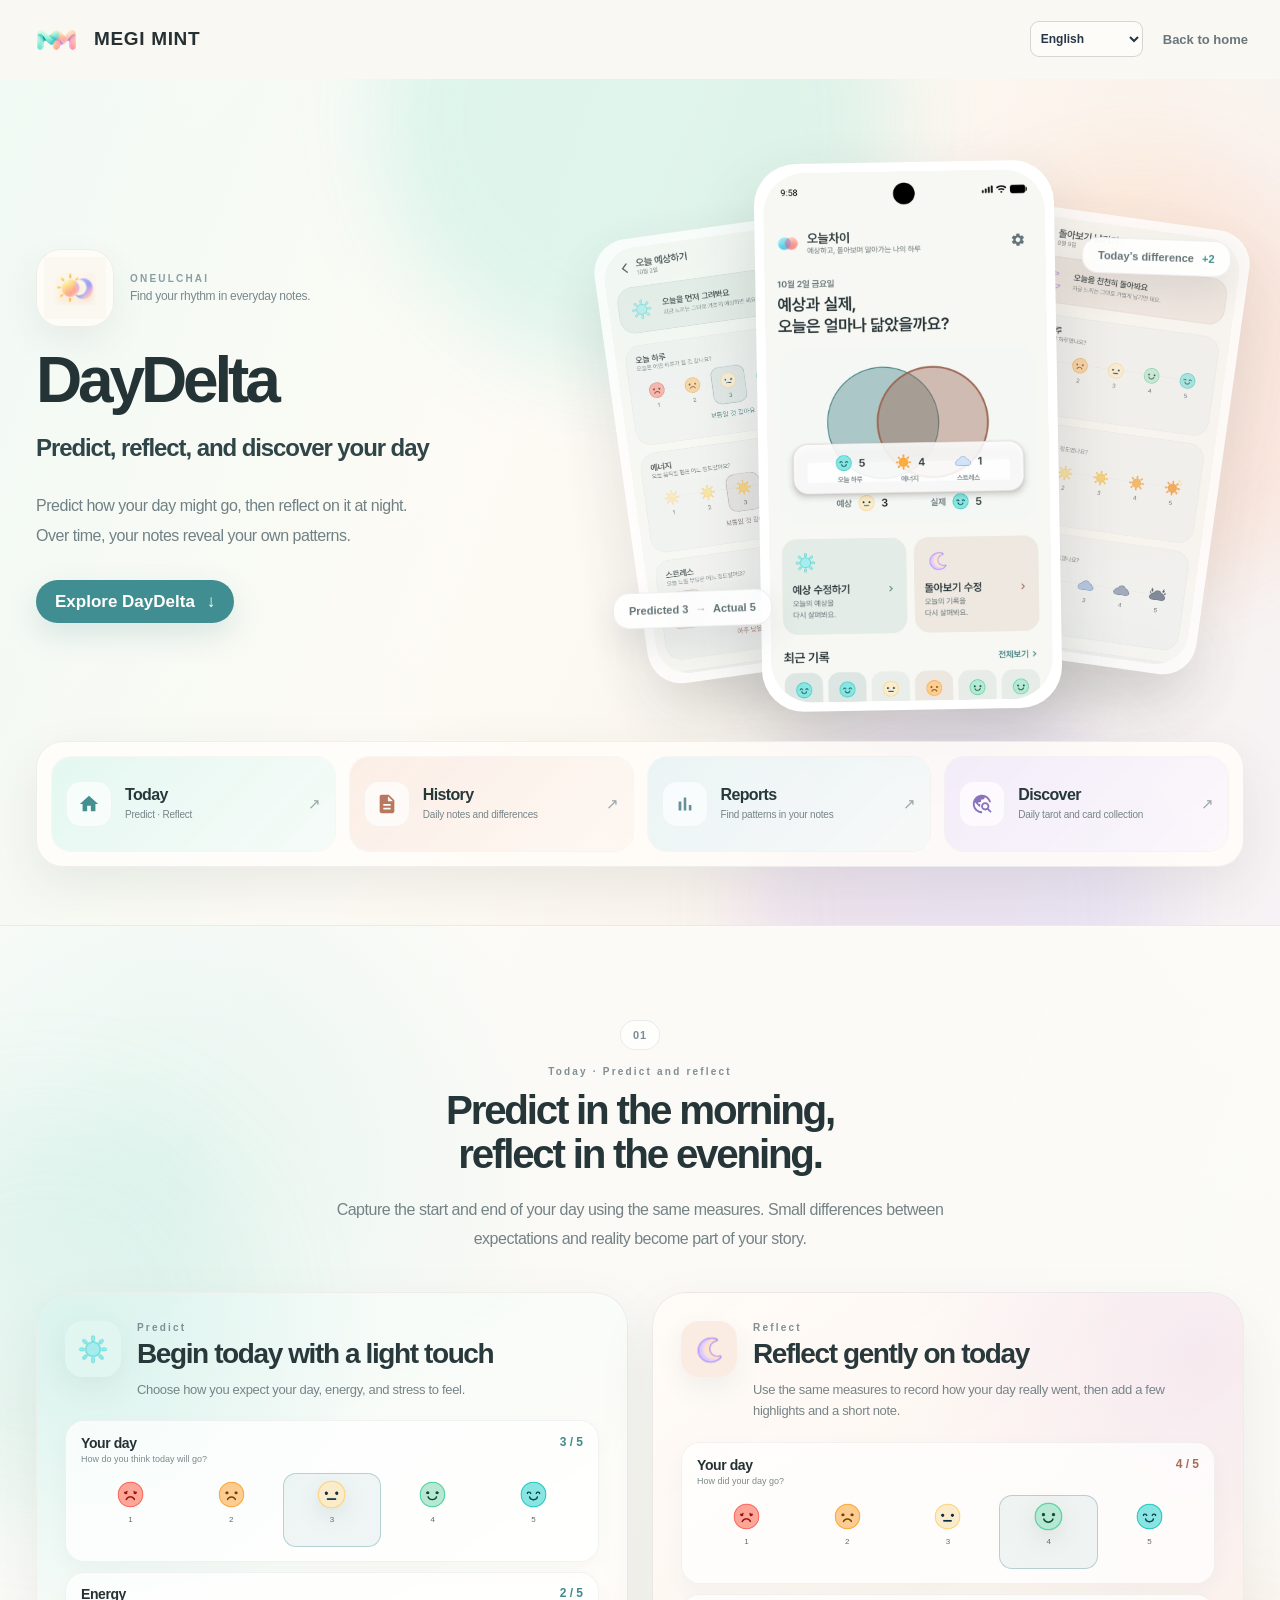
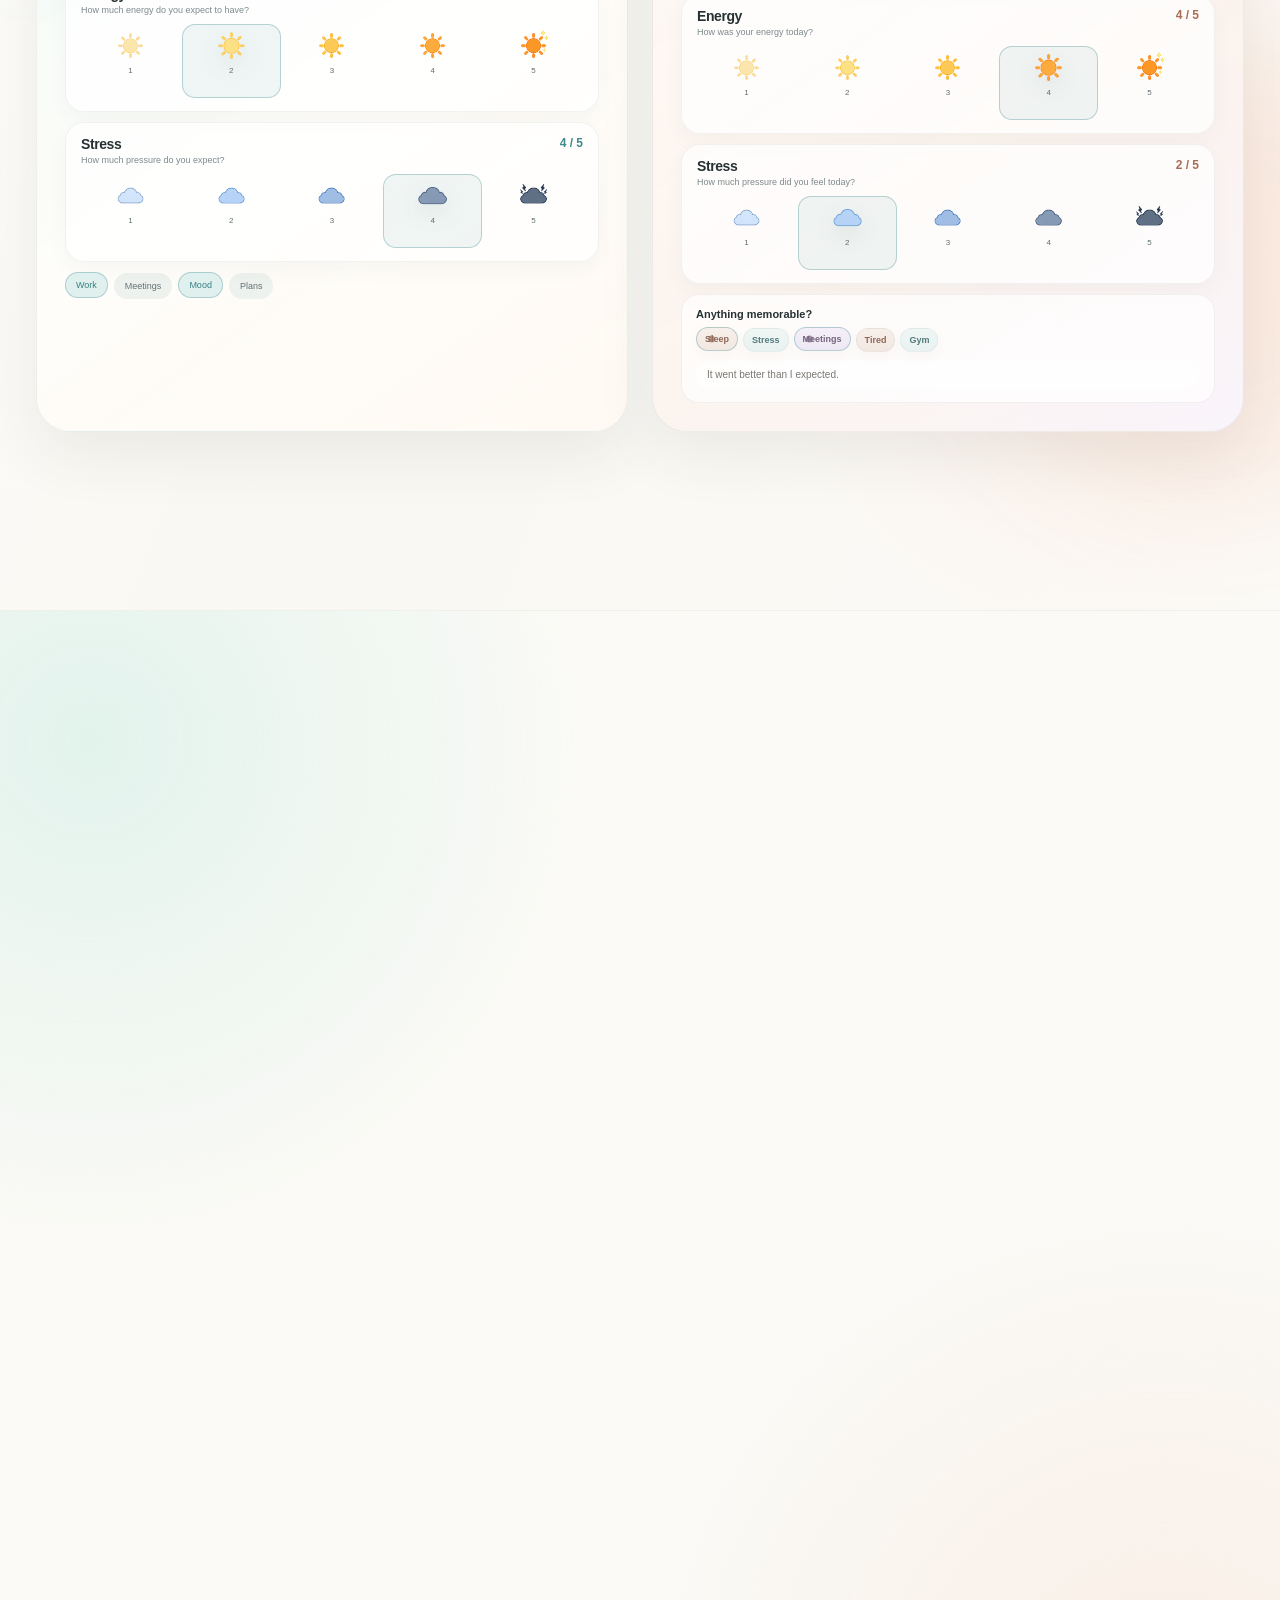
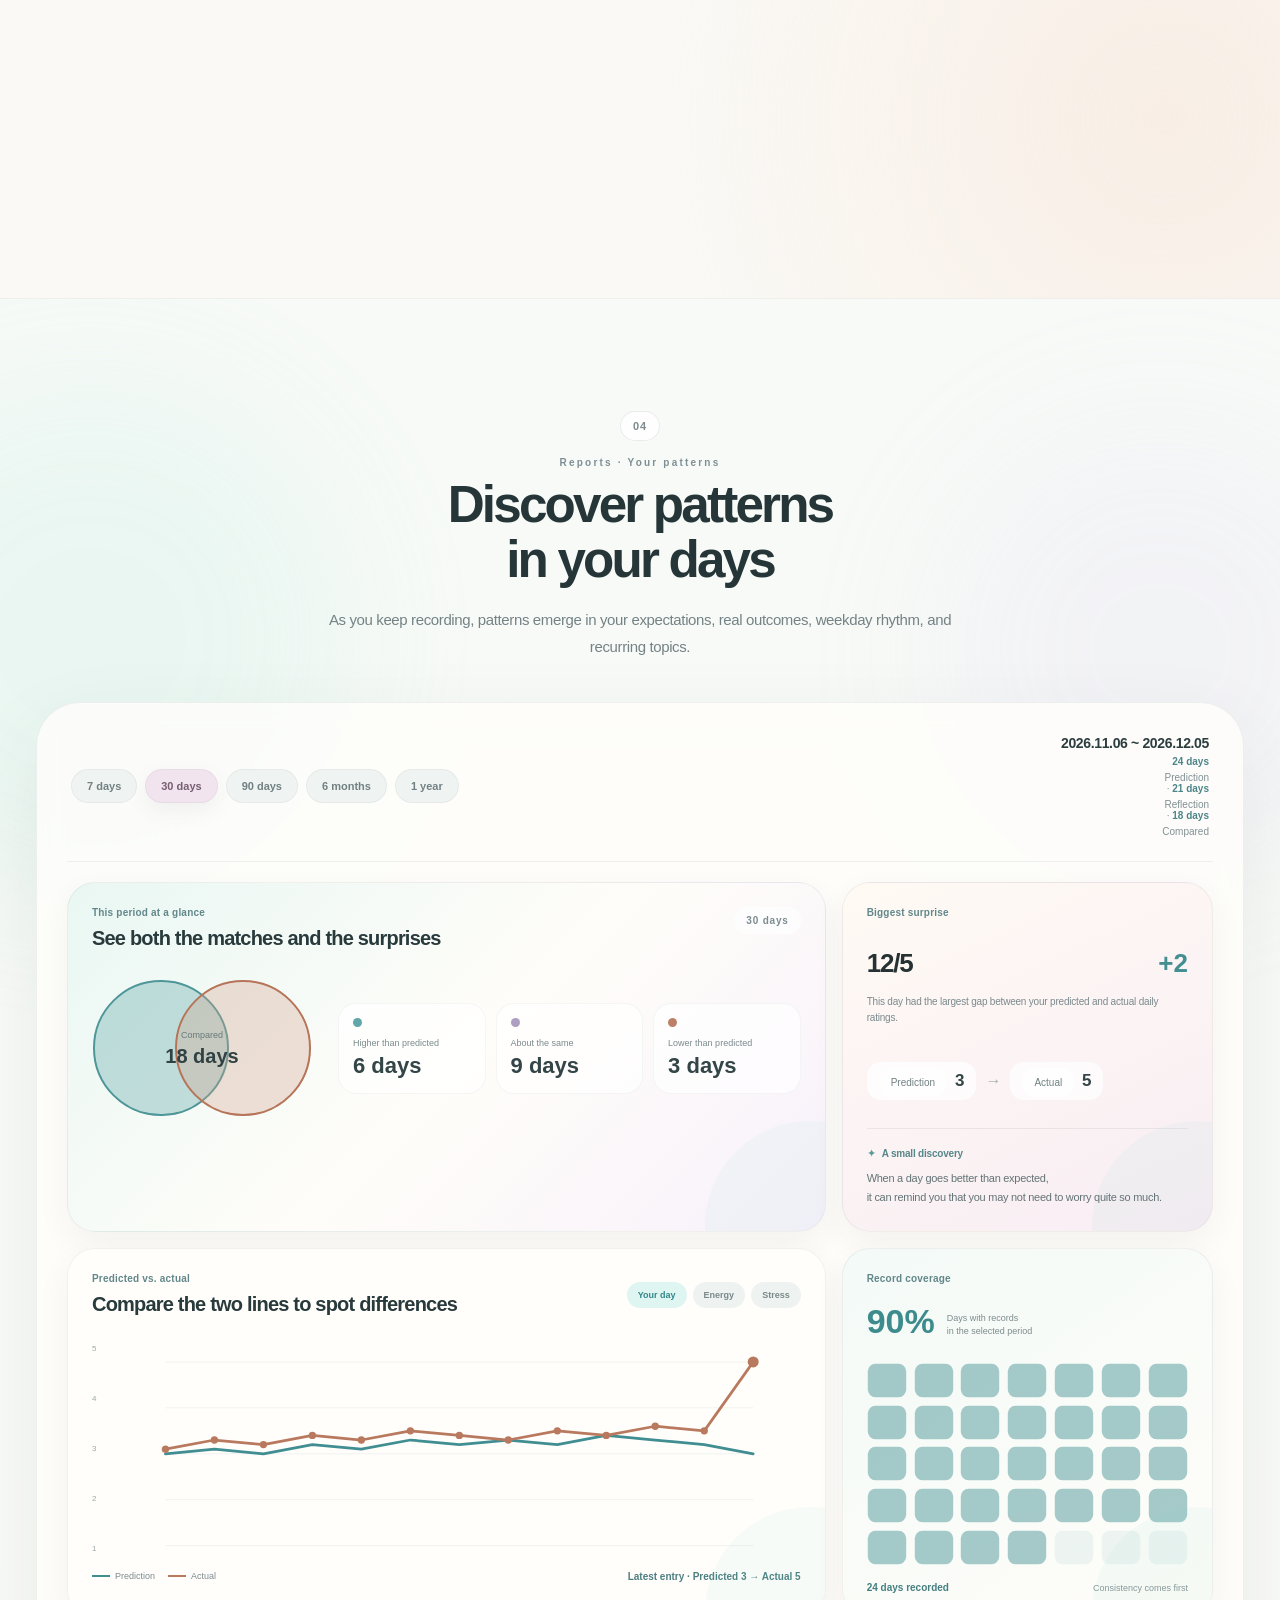
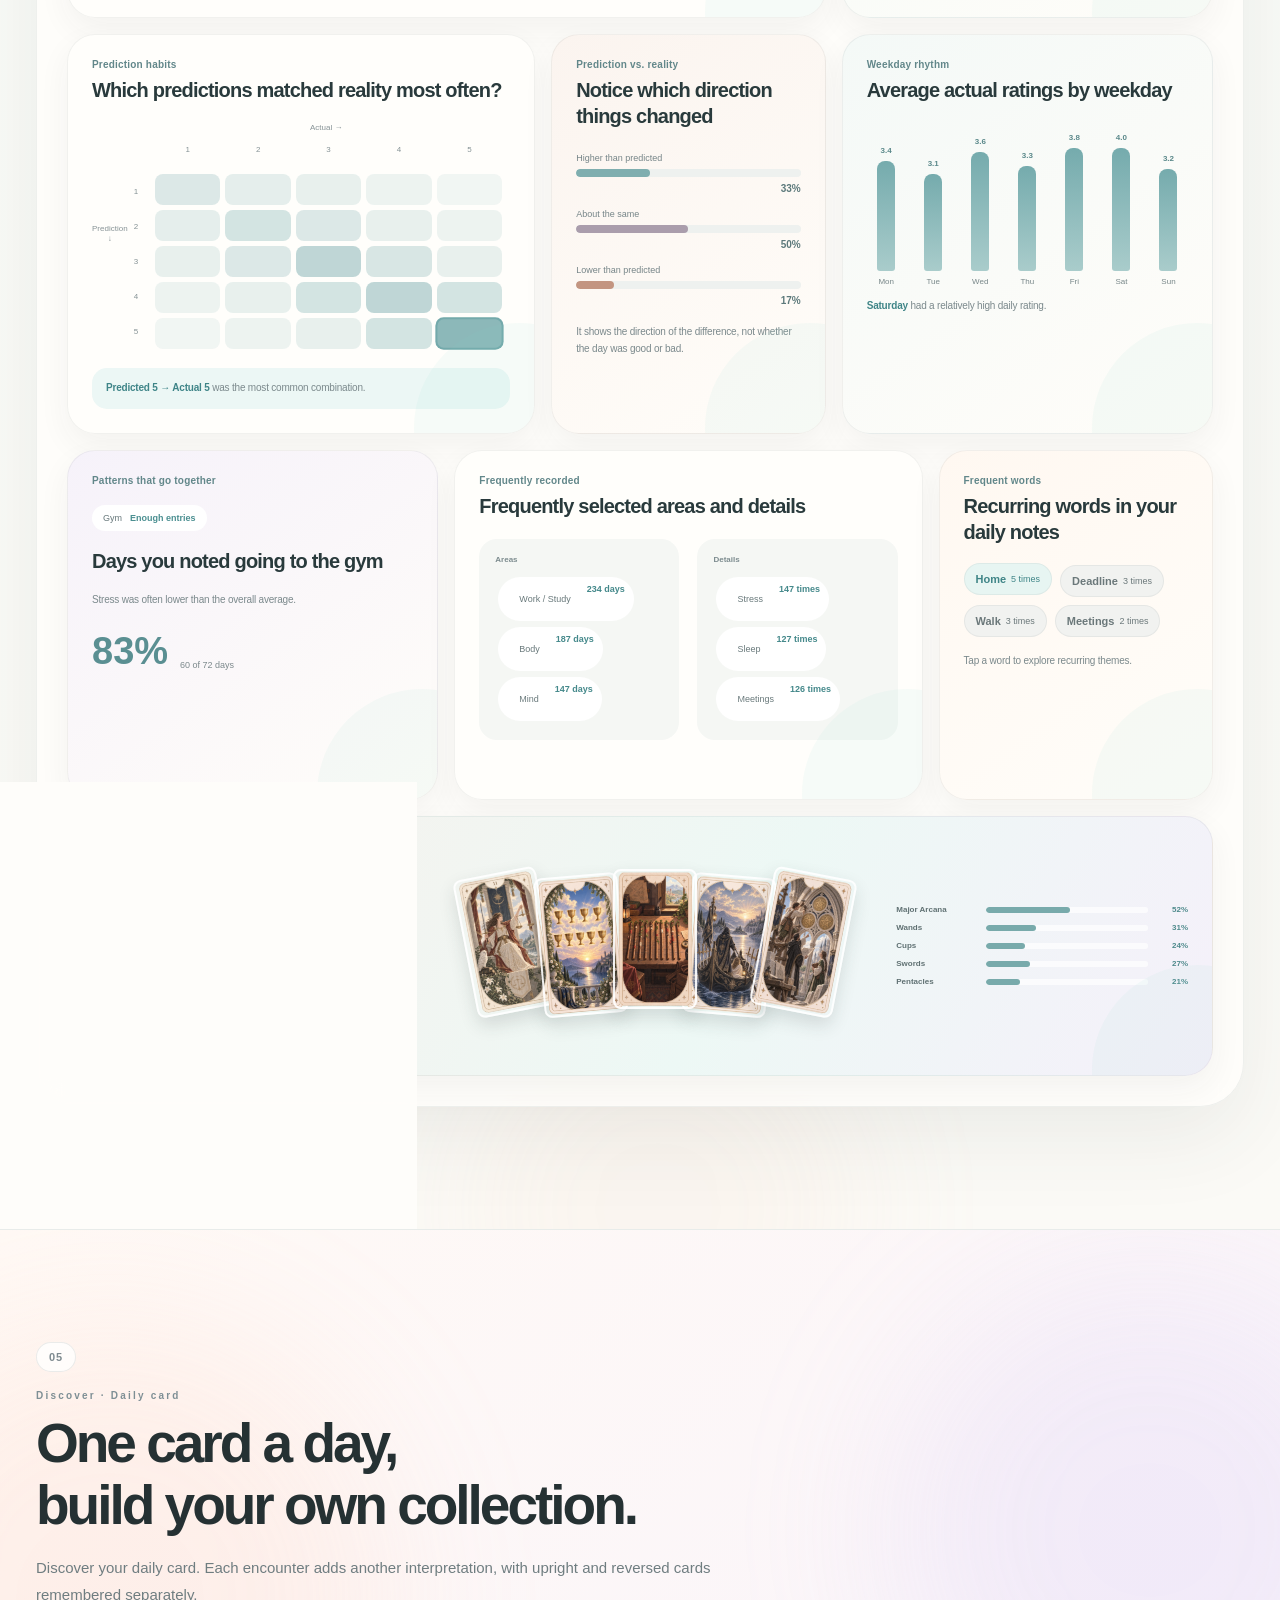
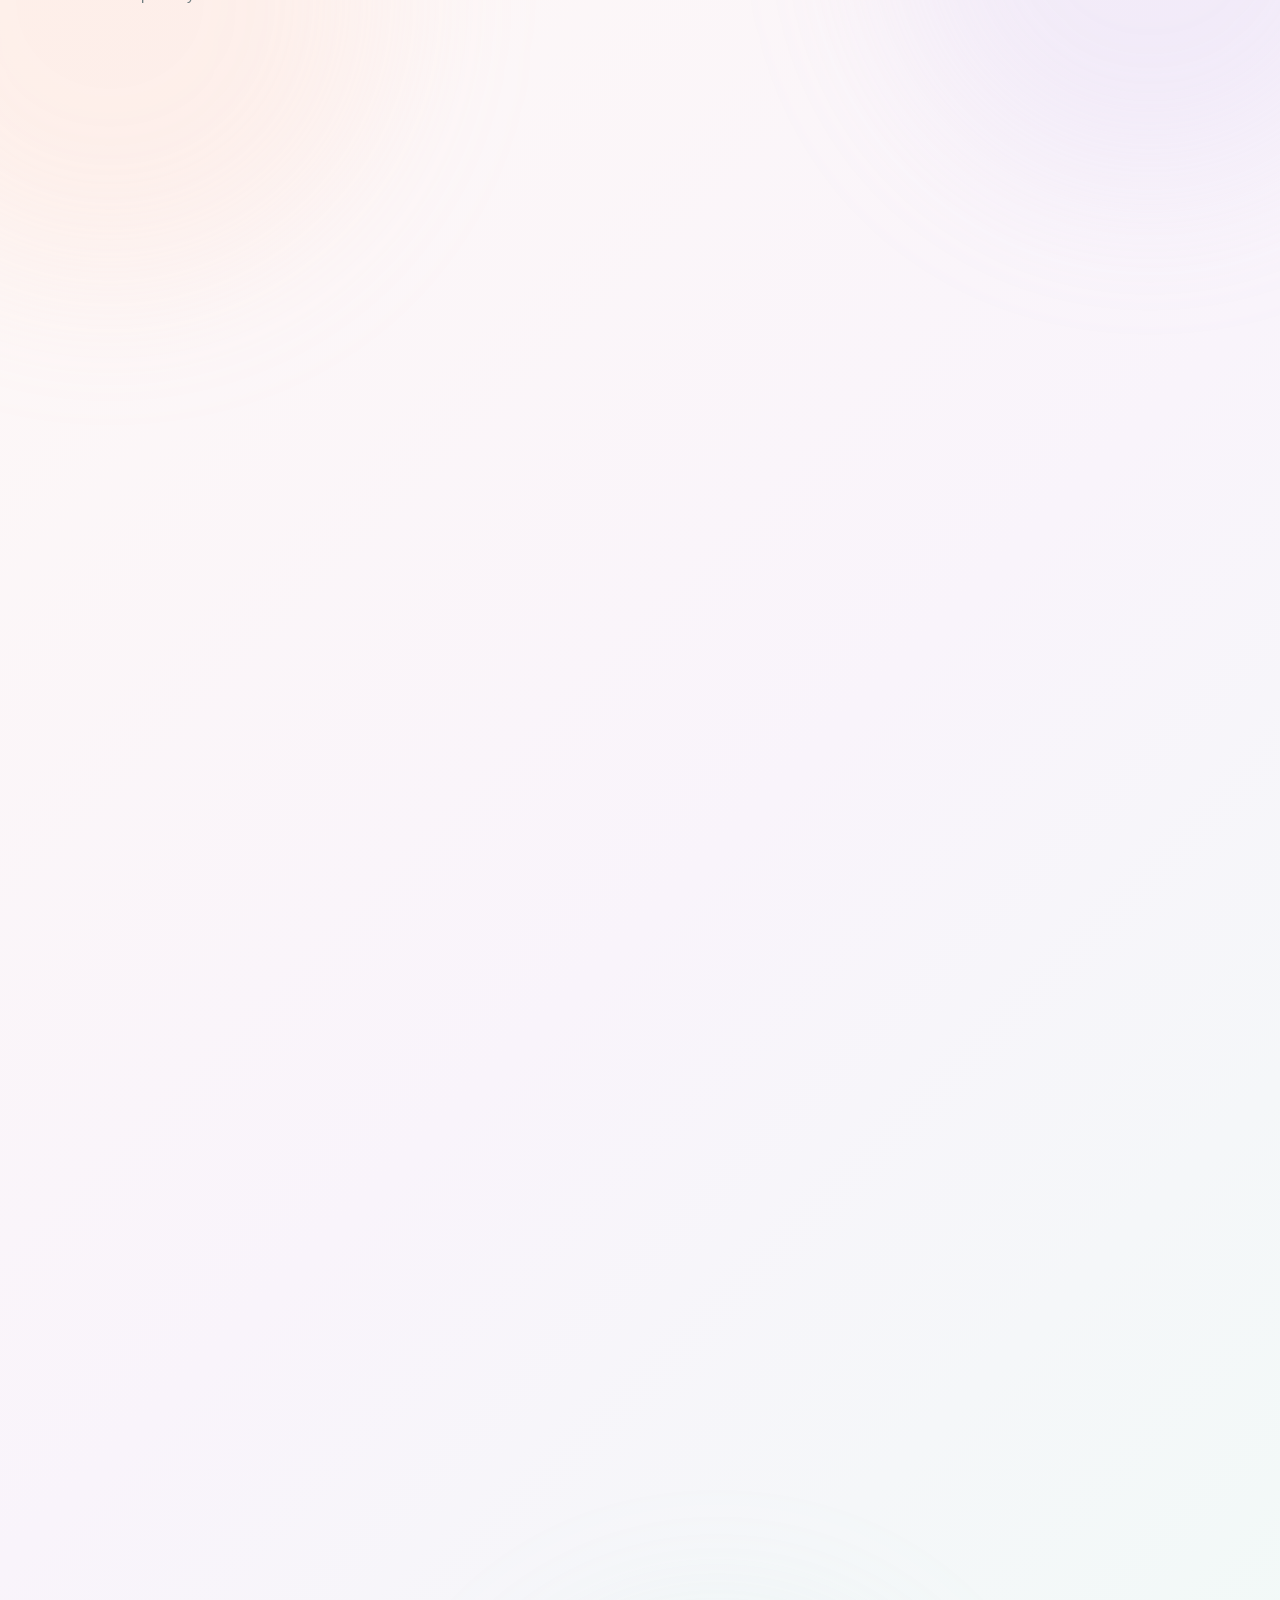
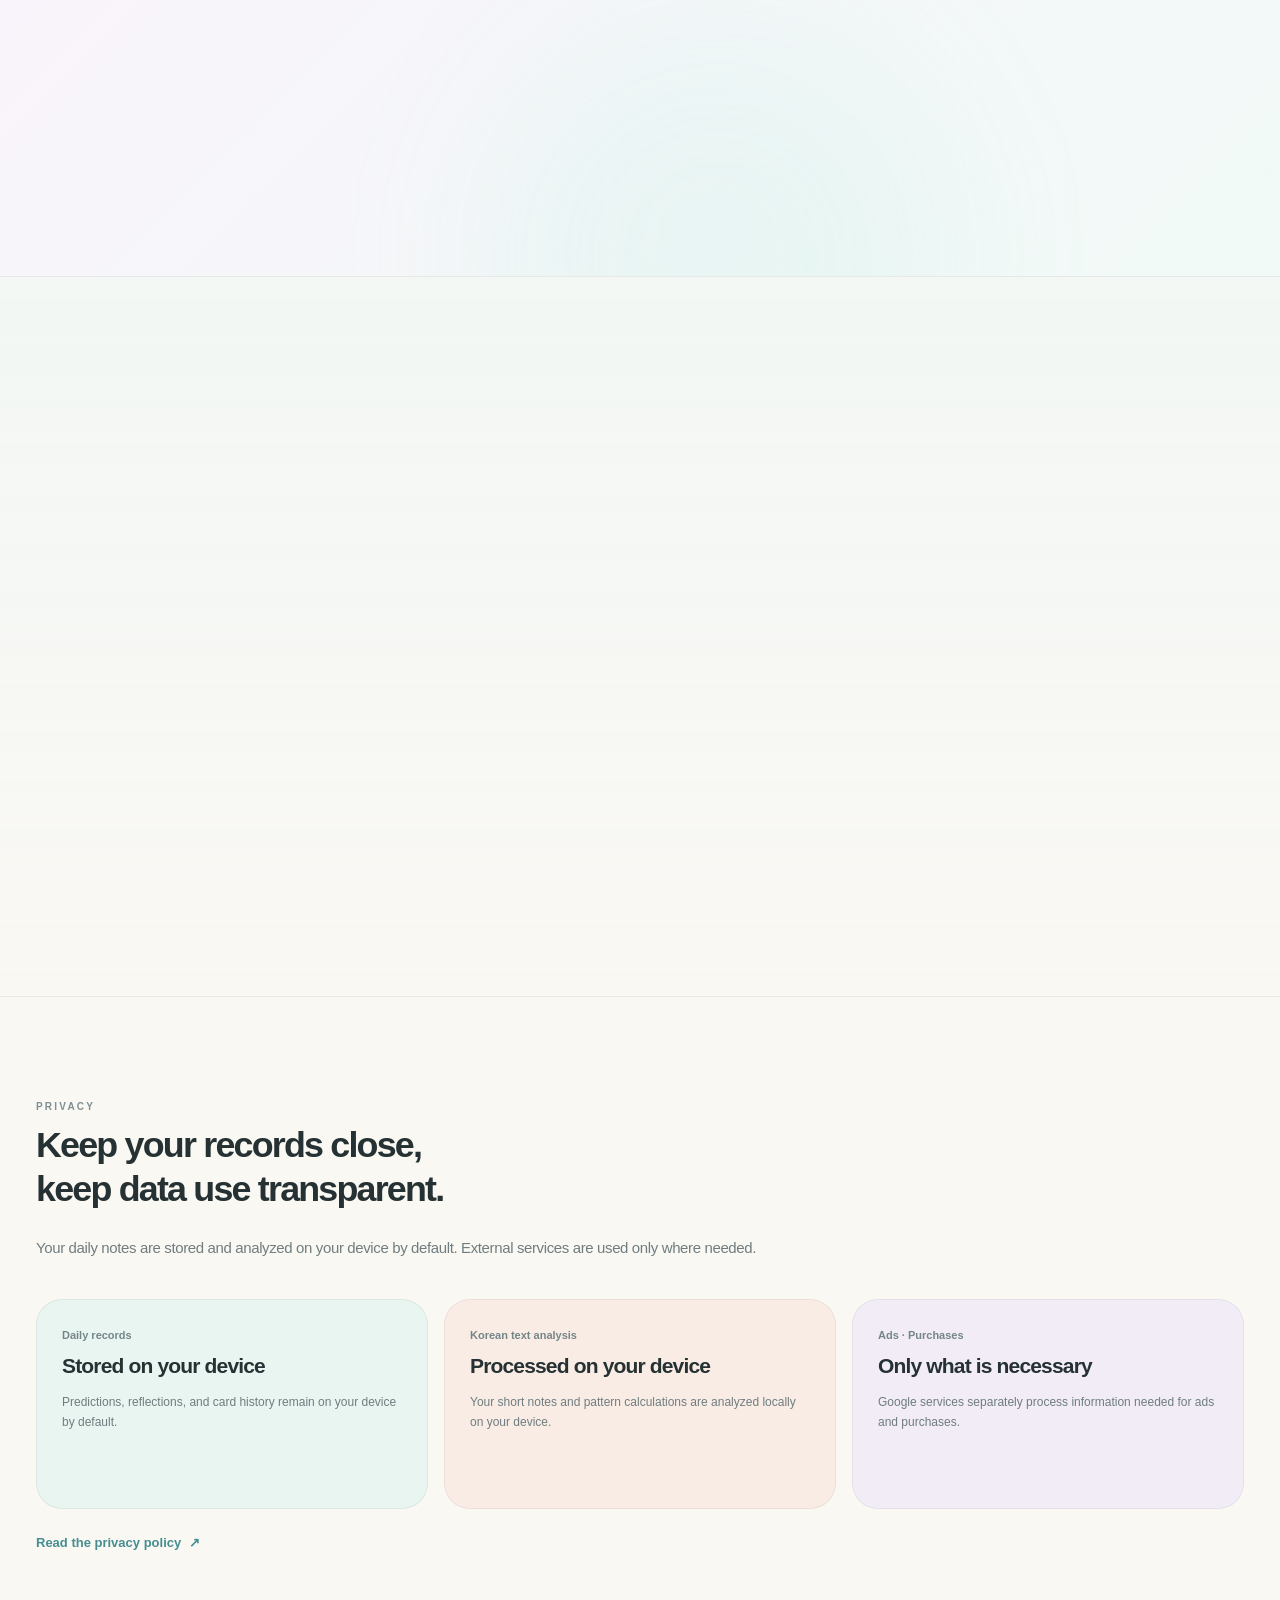
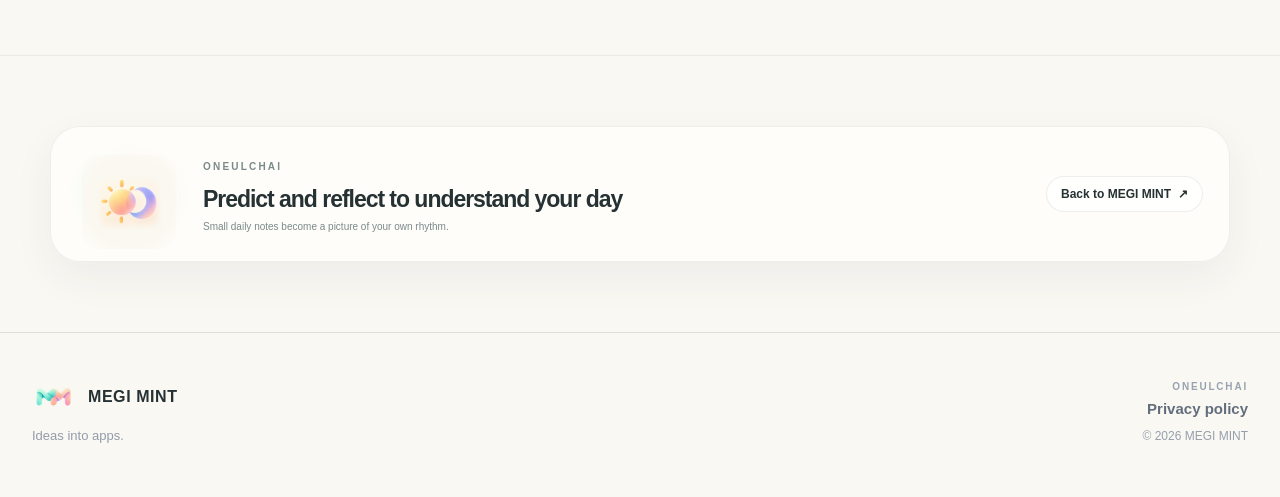
==== commit 3805b9c4: "오늘차이 상세 소개 및 개인정보처리방침 다국어 적용 완료" ====
--- a/apps/oneulchai.html
+++ b/apps/oneulchai.html
@@ -3,9 +3,9 @@
 <head>
   <meta charset="UTF-8">
   <meta name="viewport" content="width=device-width, initial-scale=1.0">
-  <meta name="description" content="오늘차이 - 예상하고, 돌아보며 알아가는 나의 하루">
+  <meta name="description" content="DayDelta — Predict how your day will go, reflect on how it went, and discover your personal patterns." data-i18n-content="oneul.meta.description">
   <meta name="theme-color" content="#faf8f3">
-  <title>오늘차이 | MEGI MINT</title>
+  <title data-i18n="oneul.meta.title">DayDelta | MEGI MINT</title>
   <link rel="stylesheet" href="../common/css/style.css">
   <link rel="stylesheet" href="../common/css/i18n.css">
   <link rel="stylesheet" href="oneulchai/detail.css">
@@ -13,6 +13,9 @@
   <script src="../common/locales/en.js" defer></script>
   <script src="../common/locales/ko.js" defer></script>
   <script src="../common/locales/ja.js" defer></script>
+  <script src="oneulchai/locales/en.js" defer></script>
+  <script src="oneulchai/locales/ko.js" defer></script>
+  <script src="oneulchai/locales/ja.js" defer></script>
   <script src="oneulchai/detail.js" defer></script>
 </head>
 <body class="oneulchai-detail-page oc-v3">
@@ -47,39 +50,39 @@
         <div class="oc-hero-v4-main">
           <div class="oc-hero-v4-copy oc-reveal">
             <div class="oc-hero-v4-brandline">
-              <span class="oc-hero-v4-symbol-wrap"><img src="../img/apps/oneulchai/symbol.png" alt="오늘차이 심볼"></span>
-              <div><p class="oc-eyebrow">ONEULCHAI</p><span>오늘의 기록에서 내 흐름을 발견해요.</span></div>
-            </div>
-            <h1>오늘차이</h1>
-            <p class="oc-hero-v4-subtitle">예상하고, 돌아보며 알아가는 나의 하루</p>
-            <p class="oc-hero-v4-lead">오늘을 미리 예상하고, 하루 끝에 돌아보며,<br>기록이 쌓이면 나만의 패턴을 발견해요.</p>
-            <a class="oc-hero-v4-scroll" href="#day-flow">오늘차이 둘러보기 <span aria-hidden="true">↓</span></a>
+              <span class="oc-hero-v4-symbol-wrap"><img src="../img/apps/oneulchai/symbol.png" alt="DayDelta app icon" data-i18n-alt="oneul.hero.symbolAlt"></span>
+              <div><p class="oc-eyebrow">ONEULCHAI</p><span data-i18n="oneul.hero.brandline">Find your rhythm in everyday notes.</span></div>
+            </div>
+            <h1 data-i18n="oneul.hero.name">DayDelta</h1>
+            <p class="oc-hero-v4-subtitle" data-i18n="oneul.hero.subtitle">Predict, reflect, and discover your day</p>
+            <p class="oc-hero-v4-lead"><span data-i18n="oneul.hero.lead1">Predict how your day might go, then reflect on it at night.</span><br><span data-i18n="oneul.hero.lead2">Over time, your notes reveal your own patterns.</span></p>
+            <a class="oc-hero-v4-scroll" href="#day-flow"><span data-i18n="oneul.hero.explore">Explore DayDelta</span> <span aria-hidden="true">↓</span></a>
           </div>
-          <div class="oc-hero-v4-stage oc-reveal" aria-label="오늘차이 앱 화면 미리보기">
+          <div class="oc-hero-v4-stage oc-reveal" aria-label="DayDelta app screen previews" data-i18n-aria-label="oneul.hero.stageLabel">
             <div class="oc-hero-v4-shadow"></div>
             <div class="oc-hero-v4-phone oc-hero-v4-phone--left" aria-hidden="true"><img src="../img/apps/oneulchai/detail/screen_predict.webp" alt=""></div>
-            <div class="oc-hero-v4-phone oc-hero-v4-phone--main"><img src="../img/apps/oneulchai/detail/screen_main.webp" alt="오늘차이 오늘 화면"></div>
+            <div class="oc-hero-v4-phone oc-hero-v4-phone--main"><img src="../img/apps/oneulchai/detail/screen_main.webp" alt="DayDelta home screen" data-i18n-alt="oneul.hero.screenAlt"></div>
             <div class="oc-hero-v4-phone oc-hero-v4-phone--right" aria-hidden="true"><img src="../img/apps/oneulchai/detail/screen_review.webp" alt=""></div>
-            <span class="oc-hero-v4-float oc-hero-v4-float--one">예상 3 <b>→</b> 실제 5</span>
-            <span class="oc-hero-v4-float oc-hero-v4-float--two">오늘의 차이 <strong>+2</strong></span>
+            <span class="oc-hero-v4-float oc-hero-v4-float--one"><span data-i18n="oneul.hero.floatPredict">Predicted 3</span> <b>→</b> <span data-i18n="oneul.hero.floatActual">Actual 5</span></span>
+            <span class="oc-hero-v4-float oc-hero-v4-float--two"><span data-i18n="oneul.hero.floatDelta">Today’s difference</span> <strong>+2</strong></span>
           </div>
         </div>
-        <div class="oc-hero-v4-menu oc-reveal" aria-label="오늘차이 주요 메뉴">
+        <div class="oc-hero-v4-menu oc-reveal" aria-label="Explore DayDelta features" data-i18n-aria-label="oneul.hero.menuLabel">
           <a class="oc-hero-v4-menu-card oc-hero-v4-menu-card--today" href="#day-flow">
             <span class="oc-hero-v4-menu-icon"><svg viewBox="0 0 24 24" aria-hidden="true"><path d="M10 20v-6h4v6h5v-8h3L12 3 2 12h3v8z"/></svg></span>
-            <span class="oc-hero-v4-menu-copy"><strong>오늘</strong><small>예상하기 · 돌아보기</small></span><i aria-hidden="true">↗</i>
+            <span class="oc-hero-v4-menu-copy"><strong data-i18n="oneul.hero.menu.today">Today</strong><small data-i18n="oneul.hero.menu.todayDesc">Predict · Reflect</small></span><i aria-hidden="true">↗</i>
           </a>
           <a class="oc-hero-v4-menu-card oc-hero-v4-menu-card--history" href="#history">
             <span class="oc-hero-v4-menu-icon"><svg viewBox="0 0 24 24" aria-hidden="true"><path d="M14 2H6C4.9 2 4.01 2.9 4.01 4L4 20c0 1.1.89 2 1.99 2H18c1.1 0 2-.9 2-2V8l-6-6zm2 16H8v-2h8v2zm0-4H8v-2h8v2zm-3-5V3.5L18.5 9H13z"/></svg></span>
-            <span class="oc-hero-v4-menu-copy"><strong>기록</strong><small>날짜별 기록과 오늘의 차이</small></span><i aria-hidden="true">↗</i>
+            <span class="oc-hero-v4-menu-copy"><strong data-i18n="oneul.hero.menu.history">History</strong><small data-i18n="oneul.hero.menu.historyDesc">Daily notes and differences</small></span><i aria-hidden="true">↗</i>
           </a>
           <a class="oc-hero-v4-menu-card oc-hero-v4-menu-card--report" href="#report">
             <span class="oc-hero-v4-menu-icon"><svg viewBox="0 0 24 24" aria-hidden="true"><path d="M5 9.2h3V19H5V9.2zM10.6 5h2.8v14h-2.8V5zM16.2 13H19v6h-2.8v-6z"/></svg></span>
-            <span class="oc-hero-v4-menu-copy"><strong>리포트</strong><small>쌓인 기록에서 찾는 내 패턴</small></span><i aria-hidden="true">↗</i>
+            <span class="oc-hero-v4-menu-copy"><strong data-i18n="oneul.hero.menu.report">Reports</strong><small data-i18n="oneul.hero.menu.reportDesc">Find patterns in your notes</small></span><i aria-hidden="true">↗</i>
           </a>
           <a class="oc-hero-v4-menu-card oc-hero-v4-menu-card--discover" href="#discover">
             <span class="oc-hero-v4-menu-icon"><svg viewBox="0 0 24 24" aria-hidden="true"><path d="M19.3 16.9c.4-.7.7-1.5.7-2.4 0-2.5-2-4.5-4.5-4.5S11 12 11 14.5s2 4.5 4.5 4.5c.9 0 1.7-.3 2.4-.7l3.2 3.2 1.4-1.4-3.2-3.2zM15.5 17c-1.4 0-2.5-1.1-2.5-2.5s1.1-2.5 2.5-2.5 2.5 1.1 2.5 2.5-1.1 2.5-2.5 2.5zM12 20v2C6.48 22 2 17.52 2 12S6.48 2 12 2c4.84 0 8.87 3.44 9.8 8h-2.07c-.64-2.46-2.4-4.47-4.73-5.41V5c0 1.1-.9 2-2 2h-2v2c0 .55-.45 1-1 1H8v2h2v3H9l-4.79-4.79C4.08 10.79 4 11.38 4 12c0 4.41 3.59 8 8 8z"/></svg></span>
-            <span class="oc-hero-v4-menu-copy"><strong>발견</strong><small>오늘의 카드와 카드 도감</small></span><i aria-hidden="true">↗</i>
+            <span class="oc-hero-v4-menu-copy"><strong data-i18n="oneul.hero.menu.discover">Discover</strong><small data-i18n="oneul.hero.menu.discoverDesc">Daily tarot and card collection</small></span><i aria-hidden="true">↗</i>
           </a>
         </div>
       </div>
@@ -93,9 +96,9 @@
       <div class="oc-shell">
         <div class="oc-dayflow-heading oc-reveal">
           <span class="oc-number">01</span>
-          <p class="oc-eyebrow">오늘 · 예상하기와 돌아보기</p>
-          <h2>아침에는 예상하고,<br>저녁에는 돌아봐요.</h2>
-          <p>같은 기준으로 하루의 앞과 뒤를 남기면, 예상과 실제 사이의 작은 차이가 자연스럽게 기록돼요.</p>
+          <p class="oc-eyebrow" data-i18n="oneul.dayflow.eyebrow">Today · Predict and reflect</p>
+          <h2><span data-i18n="oneul.dayflow.head1">Predict in the morning,</span><br><span data-i18n="oneul.dayflow.head2">reflect in the evening.</span></h2>
+          <p data-i18n="oneul.dayflow.description">Capture the start and end of your day using the same measures. Small differences between expectations and reality become part of your story.</p>
         </div>
 
         <div class="oc-dayflow-pair">
@@ -103,16 +106,16 @@
             <header class="oc-dayflow-panel-head">
               <div class="oc-dayflow-icon"><img src="../img/apps/oneulchai/detail/ic_prediction.png" alt=""></div>
               <div>
-                <p class="oc-eyebrow">예상하기</p>
-                <h3>오늘, 가볍게 시작하기</h3>
-                <p>오늘 하루와 에너지, 스트레스를 가볍게 골라 지금의 예상을 남겨요.</p>
+                <p class="oc-eyebrow" data-i18n="oneul.dayflow.predict">Predict</p>
+                <h3 data-i18n="oneul.dayflow.predictHeading">Begin today with a light touch</h3>
+                <p data-i18n="oneul.dayflow.predictDescription">Choose how you expect your day, energy, and stress to feel.</p>
               </div>
             </header>
 
-            <div class="oc-dayflow-demo oc-dayflow-demo--morning" data-demo="predict" data-side="predict" aria-label="예상하기 체험">
+            <div class="oc-dayflow-demo oc-dayflow-demo--morning" data-demo="predict" data-side="predict" aria-label="Try predicting your day" data-i18n-aria-label="oneul.dayflow.predictDemoLabel">
               <div class="oc-score-card" data-metric="condition">
-                <div class="oc-score-head"><div><strong>오늘 하루</strong><span>오늘은 어떤 하루가 될 것 같나요?</span></div><b class="oc-score-value">3 / 5</b></div>
-                <div class="oc-score-row" role="group" aria-label="예상하기 오늘 하루 점수">
+                <div class="oc-score-head"><div><strong data-i18n="oneul.dayflow.condition">Your day</strong><span data-i18n="oneul.dayflow.predictConditionQ">How do you think today will go?</span></div><b class="oc-score-value">3 / 5</b></div>
+                <div class="oc-score-row" role="group" aria-label="Predicted day rating" data-i18n-aria-label="oneul.dayflow.predictConditionLabel">
                   <button type="button" class="oc-score" data-score="1"><img src="../img/apps/oneulchai/detail/ic_condition_1.png" alt=""><span>1</span></button>
                   <button type="button" class="oc-score" data-score="2"><img src="../img/apps/oneulchai/detail/ic_condition_2.png" alt=""><span>2</span></button>
                   <button type="button" class="oc-score is-active" data-score="3"><img src="../img/apps/oneulchai/detail/ic_condition_3.png" alt=""><span>3</span></button>
@@ -122,8 +125,8 @@
               </div>
 
               <div class="oc-score-card oc-score-card--compact" data-metric="energy">
-                <div class="oc-score-head"><div><strong>에너지</strong><span>오늘 움직일 힘은 어느 정도일까요?</span></div><b class="oc-score-value">2 / 5</b></div>
-                <div class="oc-icon-score-row" role="group" aria-label="예상하기 에너지 점수">
+                <div class="oc-score-head"><div><strong data-i18n="oneul.dayflow.energy">Energy</strong><span data-i18n="oneul.dayflow.predictEnergyQ">How much energy do you expect to have?</span></div><b class="oc-score-value">2 / 5</b></div>
+                <div class="oc-icon-score-row" role="group" aria-label="Predicted energy rating" data-i18n-aria-label="oneul.dayflow.predictEnergyLabel">
                   <button type="button" data-score="1"><img src="../img/apps/oneulchai/detail/ic_energy_1.png" alt=""><span>1</span></button>
                   <button type="button" class="is-active" data-score="2"><img src="../img/apps/oneulchai/detail/ic_energy_2.png" alt=""><span>2</span></button>
                   <button type="button" data-score="3"><img src="../img/apps/oneulchai/detail/ic_energy_3.png" alt=""><span>3</span></button>
@@ -133,8 +136,8 @@
               </div>
 
               <div class="oc-score-card oc-score-card--compact" data-metric="stress">
-                <div class="oc-score-head"><div><strong>스트레스</strong><span>오늘 느낄 부담은 어느 정도일까요?</span></div><b class="oc-score-value">4 / 5</b></div>
-                <div class="oc-icon-score-row" role="group" aria-label="예상하기 스트레스 점수">
+                <div class="oc-score-head"><div><strong data-i18n="oneul.dayflow.stress">Stress</strong><span data-i18n="oneul.dayflow.predictStressQ">How much pressure do you expect?</span></div><b class="oc-score-value">4 / 5</b></div>
+                <div class="oc-icon-score-row" role="group" aria-label="Predicted stress rating" data-i18n-aria-label="oneul.dayflow.predictStressLabel">
                   <button type="button" data-score="1"><img src="../img/apps/oneulchai/detail/ic_stress_1.png" alt=""><span>1</span></button>
                   <button type="button" data-score="2"><img src="../img/apps/oneulchai/detail/ic_stress_2.png" alt=""><span>2</span></button>
                   <button type="button" data-score="3"><img src="../img/apps/oneulchai/detail/ic_stress_3.png" alt=""><span>3</span></button>
@@ -143,11 +146,11 @@
                 </div>
               </div>
 
-              <div class="oc-demo-tags" aria-label="예상하기 선택 영역">
-                <button type="button" class="is-active">업무</button>
-                <button type="button">회의</button>
-                <button type="button" class="is-active">마음</button>
-                <button type="button">일정</button>
+              <div class="oc-demo-tags" aria-label="Choose prediction topics" data-i18n-aria-label="oneul.dayflow.predictTagsLabel">
+                <button type="button" class="is-active" data-i18n="oneul.dayflow.work">Work</button>
+                <button type="button" data-i18n="oneul.dayflow.meeting">Meetings</button>
+                <button type="button" class="is-active" data-i18n="oneul.dayflow.mind">Mood</button>
+                <button type="button" data-i18n="oneul.dayflow.schedule">Plans</button>
               </div>
             </div>
           </article>
@@ -156,16 +159,16 @@
             <header class="oc-dayflow-panel-head">
               <div class="oc-dayflow-icon oc-dayflow-icon--peach"><img src="../img/apps/oneulchai/detail/ic_review.png" alt=""></div>
               <div>
-                <p class="oc-eyebrow">돌아보기</p>
-                <h3>오늘, 차분히 돌아보기</h3>
-                <p>아침과 같은 기준으로 실제 하루를 남기고, 기억에 남는 항목과 한 줄 기록을 덧붙여요.</p>
+                <p class="oc-eyebrow" data-i18n="oneul.dayflow.review">Reflect</p>
+                <h3 data-i18n="oneul.dayflow.reviewHeading">Reflect gently on today</h3>
+                <p data-i18n="oneul.dayflow.reviewDescription">Use the same measures to record how your day really went, then add a few highlights and a short note.</p>
               </div>
             </header>
 
-            <div class="oc-dayflow-demo oc-dayflow-demo--evening" data-demo="review" data-side="review" aria-label="돌아보기 체험">
+            <div class="oc-dayflow-demo oc-dayflow-demo--evening" data-demo="review" data-side="review" aria-label="Try reflecting on your day" data-i18n-aria-label="oneul.dayflow.reviewDemoLabel">
               <div class="oc-score-card" data-metric="condition">
-                <div class="oc-score-head"><div><strong>오늘 하루</strong><span>오늘은 어떤 하루였나요?</span></div><b class="oc-score-value oc-score-value--peach">4 / 5</b></div>
-                <div class="oc-score-row" role="group" aria-label="돌아보기 오늘 하루 점수">
+                <div class="oc-score-head"><div><strong data-i18n="oneul.dayflow.condition">Your day</strong><span data-i18n="oneul.dayflow.reviewConditionQ">How did your day go?</span></div><b class="oc-score-value oc-score-value--peach">4 / 5</b></div>
+                <div class="oc-score-row" role="group" aria-label="Actual day rating" data-i18n-aria-label="oneul.dayflow.reviewConditionLabel">
                   <button type="button" class="oc-score" data-score="1"><img src="../img/apps/oneulchai/detail/ic_condition_1.png" alt=""><span>1</span></button>
                   <button type="button" class="oc-score" data-score="2"><img src="../img/apps/oneulchai/detail/ic_condition_2.png" alt=""><span>2</span></button>
                   <button type="button" class="oc-score" data-score="3"><img src="../img/apps/oneulchai/detail/ic_condition_3.png" alt=""><span>3</span></button>
@@ -175,8 +178,8 @@
               </div>
 
               <div class="oc-score-card oc-score-card--compact" data-metric="energy">
-                <div class="oc-score-head"><div><strong>에너지</strong><span>오늘 에너지는 어느 정도였나요?</span></div><b class="oc-score-value oc-score-value--peach">4 / 5</b></div>
-                <div class="oc-icon-score-row" role="group" aria-label="돌아보기 에너지 점수">
+                <div class="oc-score-head"><div><strong data-i18n="oneul.dayflow.energy">Energy</strong><span data-i18n="oneul.dayflow.reviewEnergyQ">How was your energy today?</span></div><b class="oc-score-value oc-score-value--peach">4 / 5</b></div>
+                <div class="oc-icon-score-row" role="group" aria-label="Actual energy rating" data-i18n-aria-label="oneul.dayflow.reviewEnergyLabel">
                   <button type="button" data-score="1"><img src="../img/apps/oneulchai/detail/ic_energy_1.png" alt=""><span>1</span></button>
                   <button type="button" data-score="2"><img src="../img/apps/oneulchai/detail/ic_energy_2.png" alt=""><span>2</span></button>
                   <button type="button" data-score="3"><img src="../img/apps/oneulchai/detail/ic_energy_3.png" alt=""><span>3</span></button>
@@ -186,8 +189,8 @@
               </div>
 
               <div class="oc-score-card oc-score-card--compact" data-metric="stress">
-                <div class="oc-score-head"><div><strong>스트레스</strong><span>오늘 느낀 부담은 어느 정도였나요?</span></div><b class="oc-score-value oc-score-value--peach">2 / 5</b></div>
-                <div class="oc-icon-score-row" role="group" aria-label="돌아보기 스트레스 점수">
+                <div class="oc-score-head"><div><strong data-i18n="oneul.dayflow.stress">Stress</strong><span data-i18n="oneul.dayflow.reviewStressQ">How much pressure did you feel today?</span></div><b class="oc-score-value oc-score-value--peach">2 / 5</b></div>
+                <div class="oc-icon-score-row" role="group" aria-label="Actual stress rating" data-i18n-aria-label="oneul.dayflow.reviewStressLabel">
                   <button type="button" data-score="1"><img src="../img/apps/oneulchai/detail/ic_stress_1.png" alt=""><span>1</span></button>
                   <button type="button" class="is-active" data-score="2"><img src="../img/apps/oneulchai/detail/ic_stress_2.png" alt=""><span>2</span></button>
                   <button type="button" data-score="3"><img src="../img/apps/oneulchai/detail/ic_stress_3.png" alt=""><span>3</span></button>
@@ -197,31 +200,31 @@
               </div>
 
               <div class="oc-memory-card">
-                <span class="oc-memory-label">기억에 남는 게 있나요?</span>
+                <span class="oc-memory-label" data-i18n="oneul.dayflow.memoryQ">Anything memorable?</span>
                 <div class="oc-review-tags">
-                  <button type="button" class="is-active">수면</button>
-                  <button type="button">스트레스</button>
-                  <button type="button" class="is-active">회의</button>
-                  <button type="button">피곤</button>
-                  <button type="button">헬스장</button>
-                </div>
-                <div class="oc-line-note">생각보다 괜찮은 하루였다.</div>
+                  <button type="button" class="is-active" data-i18n="oneul.dayflow.sleep">Sleep</button>
+                  <button type="button" data-i18n="oneul.dayflow.stress">Stress</button>
+                  <button type="button" class="is-active" data-i18n="oneul.dayflow.meeting">Meetings</button>
+                  <button type="button" data-i18n="oneul.dayflow.tired">Tired</button>
+                  <button type="button" data-i18n="oneul.dayflow.gym">Gym</button>
+                </div>
+                <div class="oc-line-note" data-i18n="oneul.dayflow.note">It went better than I expected.</div>
               </div>
             </div>
           </article>
         </div>
 
-        <div class="oc-dayflow-bridge oc-reveal" aria-label="예상과 실제 비교">
-          <div class="oc-dayflow-bridge-line"><i></i><span>예상과 실제를 같은 기준으로 비교해요</span><i></i></div>
+        <div class="oc-dayflow-bridge oc-reveal" aria-label="Compare prediction and actual ratings" data-i18n-aria-label="oneul.dayflow.compareLabel">
+          <div class="oc-dayflow-bridge-line"><i></i><span data-i18n="oneul.dayflow.compareLine">Compare predictions and reality on the same scale</span><i></i></div>
           <div class="oc-dayflow-compare">
             <div class="oc-dayflow-compare-item" data-metric="condition">
-              <span>오늘 하루</span><strong><b class="oc-compare-predict">3</b><i>→</i><b class="oc-compare-review">4</b></strong>
+              <span data-i18n="oneul.dayflow.condition">Your day</span><strong><b class="oc-compare-predict">3</b><i>→</i><b class="oc-compare-review">4</b></strong>
             </div>
             <div class="oc-dayflow-compare-item" data-metric="energy">
-              <span>에너지</span><strong><b class="oc-compare-predict">2</b><i>→</i><b class="oc-compare-review">4</b></strong>
+              <span data-i18n="oneul.dayflow.energy">Energy</span><strong><b class="oc-compare-predict">2</b><i>→</i><b class="oc-compare-review">4</b></strong>
             </div>
             <div class="oc-dayflow-compare-item" data-metric="stress">
-              <span>스트레스</span><strong><b class="oc-compare-predict">4</b><i>→</i><b class="oc-compare-review">2</b></strong>
+              <span data-i18n="oneul.dayflow.stress">Stress</span><strong><b class="oc-compare-predict">4</b><i>→</i><b class="oc-compare-review">2</b></strong>
             </div>
           </div>
         </div>
@@ -233,31 +236,31 @@
       <div class="oc-shell">
         <div class="oc-history-v4-heading oc-reveal">
           <span class="oc-number">03</span>
-          <p class="oc-eyebrow">기록</p>
-          <h2>내가 남겨둔 기록들</h2>
-          <p>달력에서 흐름을 보고, 날짜를 열면 예상과 실제의 차이부터 한 줄 기록과 그날의 카드까지 다시 이어서 볼 수 있어요.</p>
+          <p class="oc-eyebrow" data-i18n="oneul.history.eyebrow">History</p>
+          <h2 data-i18n="oneul.history.heading">Your days, remembered</h2>
+          <p data-i18n="oneul.history.description">Follow your entries in the calendar, then open any day to see your expectations, reflections, notes, and daily card.</p>
         </div>
 
         <div class="oc-history-board oc-reveal">
           <article class="oc-history-calendar-v4">
             <div class="oc-history-calendar-top">
               <div>
-                <span class="oc-history-label">월별 기록</span>
-                <h3 class="oc-history-month-title">현재 월</h3>
+                <span class="oc-history-label" data-i18n="oneul.history.monthly">Monthly records</span>
+                <h3 class="oc-history-month-title">This month</h3>
                 <span class="oc-history-current-date"></span>
               </div>
               <div class="oc-history-calendar-legend">
-                <span><i class="mint"></i>예상</span>
-                <span><i class="peach"></i>돌아보기</span>
-              </div>
-            </div>
-            <div class="oc-history-calendar-week"><span>일</span><span>월</span><span>화</span><span>수</span><span>목</span><span>금</span><span>토</span></div>
-            <div class="oc-history-calendar-grid" aria-label="현재 월 기록 예시"></div>
+                <span><i class="mint"></i><span data-i18n="oneul.history.predict">Prediction</span></span>
+                <span><i class="peach"></i><span data-i18n="oneul.history.review">Reflection</span></span>
+              </div>
+            </div>
+            <div class="oc-history-calendar-week"><span data-i18n="oneul.history.weekday.short.0">Sun</span><span data-i18n="oneul.history.weekday.short.1">Mon</span><span data-i18n="oneul.history.weekday.short.2">Tue</span><span data-i18n="oneul.history.weekday.short.3">Wed</span><span data-i18n="oneul.history.weekday.short.4">Thu</span><span data-i18n="oneul.history.weekday.short.5">Fri</span><span data-i18n="oneul.history.weekday.short.6">Sat</span></div>
+            <div class="oc-history-calendar-grid" aria-label="Sample entries for {month}/{year}" data-i18n-aria-label="oneul.history.calendarAria"></div>
             <div class="oc-history-calendar-summary">
-              <div><b class="oc-history-count-predict">0일</b><span>예상</span></div>
-              <div><b class="oc-history-count-review">0일</b><span>돌아보기</span></div>
-              <div><b class="oc-history-count-both">0일</b><span>둘 다</span></div>
-              <div class="oc-history-density"><span>기록 밀도</span><strong class="oc-history-density-value">0%</strong><i><b></b></i></div>
+              <div><b class="oc-history-count-predict">0일</b><span data-i18n="oneul.history.predict">Prediction</span></div>
+              <div><b class="oc-history-count-review">0일</b><span data-i18n="oneul.history.review">Reflection</span></div>
+              <div><b class="oc-history-count-both">0일</b><span data-i18n="oneul.history.both">Both</span></div>
+              <div class="oc-history-density"><span data-i18n="oneul.history.density">Record coverage</span><strong class="oc-history-density-value">0%</strong><i><b></b></i></div>
             </div>
           </article>
 
@@ -265,52 +268,52 @@
             <article class="oc-history-summary-v4">
               <div class="oc-history-summary-head">
                 <div>
-                  <span class="oc-history-label">선택한 하루</span>
-                  <h3 class="oc-history-date">선택 날짜</h3>
-                </div>
-                <span class="oc-history-state">예상 · 돌아보기</span>
+                  <span class="oc-history-label" data-i18n="oneul.history.selectedDay">Selected day</span>
+                  <h3 class="oc-history-date">Selected date</h3>
+                </div>
+                <span class="oc-history-state">Prediction · Reflection</span>
               </div>
               <div class="oc-history-summary-body">
                 <div class="oc-history-venn-v4">
                   <i class="mint"></i><i class="peach"></i>
-                  <div><span>예상 <b class="oc-history-exp">5</b></span><span>실제 <b class="oc-history-act">4</b></span></div>
+                  <div><span><span data-i18n="oneul.history.predict">Prediction</span> <b class="oc-history-exp">5</b></span><span><span data-i18n="oneul.history.actual">Actual</span> <b class="oc-history-act">4</b></span></div>
                 </div>
                 <div class="oc-history-score-list">
-                  <div><span><img src="../img/apps/oneulchai/detail/ic_condition_4.png" alt="">오늘 하루</span><strong><b class="oc-history-condition-exp">5</b><i>→</i><b class="oc-history-condition-act">4</b></strong></div>
-                  <div><span><img src="../img/apps/oneulchai/detail/ic_energy_5.png" alt="">에너지</span><strong><b class="oc-history-energy-exp">3</b><i>→</i><b class="oc-history-energy-act">5</b></strong></div>
-                  <div><span><img src="../img/apps/oneulchai/detail/ic_stress_2.png" alt="">스트레스</span><strong><b class="oc-history-stress-exp">4</b><i>→</i><b class="oc-history-stress-act">2</b></strong></div>
+                  <div><span><img src="../img/apps/oneulchai/detail/ic_condition_4.png" alt=""><span data-i18n="oneul.history.condition">Your day</span></span><strong><b class="oc-history-condition-exp">5</b><i>→</i><b class="oc-history-condition-act">4</b></strong></div>
+                  <div><span><img src="../img/apps/oneulchai/detail/ic_energy_5.png" alt=""><span data-i18n="oneul.history.energy">Energy</span></span><strong><b class="oc-history-energy-exp">3</b><i>→</i><b class="oc-history-energy-act">5</b></strong></div>
+                  <div><span><img src="../img/apps/oneulchai/detail/ic_stress_2.png" alt=""><span data-i18n="oneul.history.stress">Stress</span></span><strong><b class="oc-history-stress-exp">4</b><i>→</i><b class="oc-history-stress-act">2</b></strong></div>
                 </div>
               </div>
               <div class="oc-history-difference-v4">
-                <span>오늘의 차이</span>
+                <span data-i18n="oneul.history.todayDifference">Today’s difference</span>
                 <strong class="oc-history-delta">-1</strong>
-                <p class="oc-history-difference-copy">예상보다 조금 낮았지만, 에너지는 오히려 더 높았어요.</p>
+                <p class="oc-history-difference-copy">The day felt a little lower than expected, but your energy was actually higher.</p>
               </div>
             </article>
 
             <div class="oc-history-detail-grid">
               <article class="oc-history-note-v4">
-                <span class="oc-history-label">한 줄 기록</span>
-                <blockquote class="oc-history-line">생각보다 괜찮았고, 오후에는 힘도 더 났다.</blockquote>
-                <div class="oc-history-tags-v4"><span>업무</span><span>마음</span><span>수면</span></div>
+                <span class="oc-history-label" data-i18n="oneul.history.oneLine">One-line note</span>
+                <blockquote class="oc-history-line">Better than expected, and I felt more energetic in the afternoon.</blockquote>
+                <div class="oc-history-tags-v4"><span data-i18n="oneul.history.work">Work</span><span data-i18n="oneul.history.mood">Mood</span><span data-i18n="oneul.history.sleep">Sleep</span></div>
               </article>
 
               <article class="oc-history-message-v4">
-                <span class="oc-history-label">오늘의 한마디</span>
-                <p class="oc-history-message-text">처음 그려본 것보다 하루가 한결 탄력 있게 흘러갔네요.</p>
+                <span class="oc-history-label" data-i18n="oneul.history.message">A note for today</span>
+                <p class="oc-history-message-text">Your day had more momentum than you imagined at first.</p>
                 <div class="oc-history-message-art" aria-hidden="true"><i></i><i></i><i></i></div>
               </article>
 
               <article class="oc-history-card-v4">
-                <span class="oc-history-label">그날의 카드</span>
+                <span class="oc-history-label" data-i18n="oneul.history.dailyCard">Card of the day</span>
                 <div class="oc-history-card-wrap"><img class="oc-history-card-image" src="../img/apps/oneulchai/detail/tarot_wands_10.webp" alt="완드 10 정방향"></div>
-                <div><strong class="oc-history-card-title">완드 10</strong><span class="oc-history-card-direction">정방향</span></div>
+                <div><strong class="oc-history-card-title">Ten of Wands</strong><span class="oc-history-card-direction">Upright</span></div>
               </article>
             </div>
           </div>
 
           <article class="oc-history-recent-v4">
-            <div class="oc-history-recent-head"><div><span class="oc-history-label">최근 기록</span><strong>하루씩 다시 열어보세요</strong></div><span>날짜를 누르면 위 기록이 바뀌어요.</span></div>
+            <div class="oc-history-recent-head"><div><span class="oc-history-label" data-i18n="oneul.history.recent">Recent entries</span><strong data-i18n="oneul.history.reopen">Revisit one day at a time</strong></div><span data-i18n="oneul.history.clickDate">Choose a date to update the entry above.</span></div>
             <div class="oc-history-strip-v4"></div>
           </article>
         </div>
@@ -326,23 +329,23 @@
       <div class="oc-shell">
         <div class="oc-pattern-v4-heading oc-reveal">
           <span class="oc-number">04</span>
-          <p class="oc-eyebrow">리포트 · 내 패턴</p>
-          <h2>나만의 패턴을<br>발견한 시간</h2>
-          <p>하루하루의 기록이 쌓이면 예상 습관, 실제 흐름, 요일 리듬과 함께 반복되는 항목이 조금씩 보여요.</p>
+          <p class="oc-eyebrow" data-i18n="oneul.report.eyebrow">Reports · Your patterns</p>
+          <h2><span data-i18n="oneul.report.headingA">Discover patterns</span><br><span data-i18n="oneul.report.headingB">in your days</span></h2>
+          <p data-i18n="oneul.report.description">As you keep recording, patterns emerge in your expectations, real outcomes, weekday rhythm, and recurring topics.</p>
         </div>
 
         <div class="oc-pattern-v4-board oc-reveal">
           <div class="oc-pattern-v4-toolbar">
-            <div class="oc-period-tabs" role="group" aria-label="내 패턴 분석 기간 선택">
-              <button type="button" data-period="7">7일</button>
-              <button type="button" class="is-active" data-period="30">30일</button>
-              <button type="button" data-period="90">90일</button>
-              <button type="button" data-period="180">6개월</button>
-              <button type="button" data-period="365">1년</button>
+            <div class="oc-period-tabs" role="group" aria-label="Choose report period" data-i18n-aria-label="oneul.report.periodAria">
+              <button type="button" data-period="7" data-i18n="oneul.report.period.7">7 days</button>
+              <button type="button" class="is-active" data-period="30" data-i18n="oneul.report.period.30">30 days</button>
+              <button type="button" data-period="90" data-i18n="oneul.report.period.90">90 days</button>
+              <button type="button" data-period="180" data-i18n="oneul.report.period.180">6 months</button>
+              <button type="button" data-period="365" data-i18n="oneul.report.period.365">1 year</button>
             </div>
             <div class="oc-pattern-v4-range">
-              <strong class="oc-period-range">기간 계산 중</strong>
-              <span><b class="oc-period-predict">24일</b> 예상 · <b class="oc-period-review">21일</b> 돌아보기 · <b class="oc-period-compare">18일</b> 비교</span>
+              <strong class="oc-period-range">Calculating dates</strong>
+              <span><b class="oc-period-predict">24일</b> <span data-i18n="oneul.history.predict">Prediction</span> · <b class="oc-period-review">21일</b> <span data-i18n="oneul.history.review">Reflection</span> · <b class="oc-period-compare">18일</b> <span data-i18n="oneul.report.compare">Compared</span></span>
             </div>
           </div>
 
@@ -350,54 +353,54 @@
             <article class="oc-pattern-card oc-pattern-card--overview">
               <div class="oc-pattern-card-head">
                 <div>
-                  <span>이번 기간의 흐름</span>
-                  <h3>비슷했던 날과 달랐던 날을 같이 봐요</h3>
+                  <span data-i18n="oneul.report.overviewTitle">This period at a glance</span>
+                  <h3 data-i18n="oneul.report.overviewSub">See both the matches and the surprises</h3>
                 </div>
                 <span class="oc-pattern-period-badge">30일</span>
               </div>
-              <div class="oc-flow-orbit" aria-label="예상보다 높음, 비슷함, 예상보다 낮음">
+              <div class="oc-flow-orbit" aria-label="Higher, similar, or lower than predicted" data-i18n-aria-label="oneul.report.orbitAria">
                 <div class="oc-flow-ring">
                   <i class="oc-flow-ring-a"></i>
                   <i class="oc-flow-ring-b"></i>
-                  <span>비교<br><b class="oc-period-compare-short">18일</b></span>
+                  <span><span data-i18n="oneul.report.compare">Compared</span><br><b class="oc-period-compare-short">18일</b></span>
                 </div>
                 <div class="oc-flow-stats">
-                  <div><i class="mint"></i><span>예상보다 높음</span><strong class="oc-flow-up">6일</strong></div>
-                  <div><i class="lavender"></i><span>비슷함</span><strong class="oc-flow-same">9일</strong></div>
-                  <div><i class="peach"></i><span>예상보다 낮음</span><strong class="oc-flow-down">3일</strong></div>
+                  <div><i class="mint"></i><span data-i18n="oneul.report.up">Higher than predicted</span><strong class="oc-flow-up">6일</strong></div>
+                  <div><i class="lavender"></i><span data-i18n="oneul.report.same">About the same</span><strong class="oc-flow-same">9일</strong></div>
+                  <div><i class="peach"></i><span data-i18n="oneul.report.down">Lower than predicted</span><strong class="oc-flow-down">3일</strong></div>
                 </div>
               </div>
             </article>
 
             <article class="oc-pattern-card oc-pattern-card--surprise">
-              <span class="oc-pattern-kicker">가장 예상 밖이었던 날</span>
+              <span class="oc-pattern-kicker" data-i18n="oneul.report.surpriseKicker">Biggest surprise</span>
               <div class="oc-surprise-date"><strong class="oc-surprise-date-text">10월 2일</strong><b>+2</b></div>
-              <p>오늘 하루 점수에서 예상과 실제 차이가 가장 컸던 날이에요.</p>
-              <div class="oc-surprise-score"><span>예상 <b>3</b></span><i>→</i><span>실제 <b>5</b></span></div>
+              <p data-i18n="oneul.report.surpriseDescription">This day had the largest gap between your predicted and actual daily ratings.</p>
+              <div class="oc-surprise-score"><span><span data-i18n="oneul.history.predict">Prediction</span> <b>3</b></span><i>→</i><span><span data-i18n="oneul.history.actual">Actual</span> <b>5</b></span></div>
               <div class="oc-surprise-note">
                 <div class="oc-surprise-note-head">
                   <span class="oc-surprise-note-icon">✦</span>
-                  <b>작은 발견</b>
-                </div>
-                <p>생각보다 괜찮았던 날은,<br>내가 나를 조금 덜 걱정해도 된다는 기록이 되기도 해요.</p>
+                  <b data-i18n="oneul.report.smallDiscovery">A small discovery</b>
+                </div>
+                <p><span data-i18n="oneul.report.surpriseNoteA">When a day goes better than expected,</span><br><span data-i18n="oneul.report.surpriseNoteB">it can remind you that you may not need to worry quite so much.</span></p>
               </div>
             </article>
 
             <article class="oc-pattern-card oc-pattern-card--flow">
               <div class="oc-pattern-card-head oc-pattern-card-head--flow">
                 <div>
-                  <span>예상과 실제의 흐름</span>
-                  <h3>두 선을 겹쳐 보면 차이가 보여요</h3>
-                </div>
-                <div class="oc-metric-tabs" role="group" aria-label="흐름 지표 선택">
-                  <button type="button" class="is-active" data-metric="condition">오늘 하루</button>
-                  <button type="button" data-metric="energy">에너지</button>
-                  <button type="button" data-metric="stress">스트레스</button>
+                  <span data-i18n="oneul.report.flowTitle">Predicted vs. actual</span>
+                  <h3 data-i18n="oneul.report.flowSub">Compare the two lines to spot differences</h3>
+                </div>
+                <div class="oc-metric-tabs" role="group" aria-label="Choose a rating" data-i18n-aria-label="oneul.report.flowAria">
+                  <button type="button" class="is-active" data-metric="condition" data-i18n="oneul.history.condition">Your day</button>
+                  <button type="button" data-metric="energy" data-i18n="oneul.history.energy">Energy</button>
+                  <button type="button" data-metric="stress" data-i18n="oneul.report.stress">Stress</button>
                 </div>
               </div>
               <div class="oc-pattern-chart">
                 <div class="oc-pattern-y-axis"><span>5</span><span>4</span><span>3</span><span>2</span><span>1</span></div>
-                <svg viewBox="0 0 680 245" aria-label="예상과 실제 흐름">
+                <svg viewBox="0 0 680 245" aria-label="Predicted and actual trends" data-i18n-aria-label="oneul.report.chartAria">
                   <g class="oc-pattern-chart-grid">
                     <line x1="20" y1="25" x2="660" y2="25"></line>
                     <line x1="20" y1="75" x2="660" y2="75"></line>
@@ -412,115 +415,115 @@
                 <div class="oc-pattern-chart-tooltip"></div>
               </div>
               <div class="oc-pattern-chart-foot">
-                <div><span><i class="mint"></i>예상</span><span><i class="peach"></i>실제</span></div>
+                <div><span><i class="mint"></i><span data-i18n="oneul.history.predict">Prediction</span></span><span><i class="peach"></i><span data-i18n="oneul.history.actual">Actual</span></span></div>
                 <strong class="oc-chart-summary">마지막 기록 · 예상 3 → 실제 5</strong>
               </div>
             </article>
 
             <article class="oc-pattern-card oc-pattern-card--density">
-              <span class="oc-pattern-kicker">기록의 밀도</span>
-              <div class="oc-density-title"><strong class="oc-density-rate">90%</strong><span>선택 기간에서<br>실제 기록이 있는 비율</span></div>
-              <div class="oc-density-v4" aria-label="기록 밀도"></div>
-              <div class="oc-density-foot"><b class="oc-density-days">27일 기록</b><span>꾸준함이 먼저 보여요</span></div>
+              <span class="oc-pattern-kicker" data-i18n="oneul.report.coverage">Record coverage</span>
+              <div class="oc-density-title"><strong class="oc-density-rate">90%</strong><span><span data-i18n="oneul.report.coverageA">Days with records</span><br><span data-i18n="oneul.report.coverageB">in the selected period</span></span></div>
+              <div class="oc-density-v4" aria-label="Record coverage" data-i18n-aria-label="oneul.report.densityAria"></div>
+              <div class="oc-density-foot"><b class="oc-density-days">27일 기록</b><span data-i18n="oneul.report.consistent">Consistency comes first</span></div>
             </article>
 
             <article class="oc-pattern-card oc-pattern-card--habit">
               <div class="oc-pattern-card-head">
                 <div>
-                  <span>나의 예상 습관</span>
-                  <h3>어떤 예상이 실제와 자주 만났을까요?</h3>
+                  <span data-i18n="oneul.report.habitTitle">Prediction habits</span>
+                  <h3 data-i18n="oneul.report.habitSub">Which predictions matched reality most often?</h3>
                 </div>
               </div>
               <div class="oc-habit-matrix">
-                <div class="oc-habit-axis oc-habit-axis--top">실제 →</div>
-                <div class="oc-habit-axis oc-habit-axis--left">예상<br>↓</div>
+                <div class="oc-habit-axis oc-habit-axis--top" data-i18n="oneul.report.habitTop">Actual →</div>
+                <div class="oc-habit-axis oc-habit-axis--left"><span data-i18n="oneul.report.habitLeft">Prediction</span><br>↓</div>
                 <div class="oc-habit-cols"><span>1</span><span>2</span><span>3</span><span>4</span><span>5</span></div>
                 <div class="oc-habit-rows"><span>1</span><span>2</span><span>3</span><span>4</span><span>5</span></div>
                 <div class="oc-habit-cells"></div>
               </div>
-              <p class="oc-habit-copy"><b>예상 5 → 실제 5</b> 조합이 가장 자주 나타났어요.</p>
+              <p class="oc-habit-copy"><b data-i18n="oneul.report.habitCopyA">Predicted 5 → Actual 5</b> <span data-i18n="oneul.report.habitCopyB">was the most common combination.</span></p>
             </article>
 
             <article class="oc-pattern-card oc-pattern-card--difference">
-              <span class="oc-pattern-kicker">예상과 실제의 차이</span>
-              <h3>차이의 방향도 함께 봐요</h3>
+              <span class="oc-pattern-kicker" data-i18n="oneul.report.differenceTitle">Prediction vs. reality</span>
+              <h3 data-i18n="oneul.report.differenceSub">Notice which direction things changed</h3>
               <div class="oc-difference-bars">
-                <div><span>예상보다 높음</span><i><b class="oc-diff-up-bar"></b></i><strong class="oc-diff-up">33%</strong></div>
-                <div><span>비슷함</span><i><b class="oc-diff-same-bar"></b></i><strong class="oc-diff-same">50%</strong></div>
-                <div><span>예상보다 낮음</span><i><b class="oc-diff-down-bar"></b></i><strong class="oc-diff-down">17%</strong></div>
-              </div>
-              <p>좋고 나쁨이 아니라 예상과 실제가 어느 방향으로 달랐는지 보여줘요.</p>
+                <div><span data-i18n="oneul.report.up">Higher than predicted</span><i><b class="oc-diff-up-bar"></b></i><strong class="oc-diff-up">33%</strong></div>
+                <div><span data-i18n="oneul.report.same">About the same</span><i><b class="oc-diff-same-bar"></b></i><strong class="oc-diff-same">50%</strong></div>
+                <div><span data-i18n="oneul.report.down">Lower than predicted</span><i><b class="oc-diff-down-bar"></b></i><strong class="oc-diff-down">17%</strong></div>
+              </div>
+              <p data-i18n="oneul.report.differenceDesc">It shows the direction of the difference, not whether the day was good or bad.</p>
             </article>
 
             <article class="oc-pattern-card oc-pattern-card--week">
               <div class="oc-pattern-card-head">
                 <div>
-                  <span>요일 리듬</span>
-                  <h3>같은 요일의 실제 기록 평균</h3>
+                  <span data-i18n="oneul.report.weekdayRhythm">Weekday rhythm</span>
+                  <h3 data-i18n="oneul.report.weekdaySubtitle">Average actual ratings by weekday</h3>
                 </div>
               </div>
               <div class="oc-week-v4">
-                <div data-day="월"><b>3.4</b><i style="--h:72%"></i><span>월</span></div>
-                <div data-day="화"><b>3.1</b><i style="--h:64%"></i><span>화</span></div>
-                <div data-day="수"><b>3.6</b><i style="--h:78%"></i><span>수</span></div>
-                <div data-day="목"><b>3.3</b><i style="--h:69%"></i><span>목</span></div>
-                <div data-day="금"><b>3.8</b><i style="--h:84%"></i><span>금</span></div>
-                <div data-day="토"><b>4.0</b><i style="--h:90%"></i><span>토</span></div>
-                <div data-day="일"><b>3.2</b><i style="--h:67%"></i><span>일</span></div>
-              </div>
-              <p><b>토요일</b>에 오늘 하루 점수가 상대적으로 높게 나타났어요.</p>
+                <div data-day="월"><b>3.4</b><i style="--h:72%"></i><span data-i18n="oneul.history.weekday.short.1">Mon</span></div>
+                <div data-day="화"><b>3.1</b><i style="--h:64%"></i><span data-i18n="oneul.history.weekday.short.2">Tue</span></div>
+                <div data-day="수"><b>3.6</b><i style="--h:78%"></i><span data-i18n="oneul.history.weekday.short.3">Wed</span></div>
+                <div data-day="목"><b>3.3</b><i style="--h:69%"></i><span data-i18n="oneul.history.weekday.short.4">Thu</span></div>
+                <div data-day="금"><b>3.8</b><i style="--h:84%"></i><span data-i18n="oneul.history.weekday.short.5">Fri</span></div>
+                <div data-day="토"><b>4.0</b><i style="--h:90%"></i><span data-i18n="oneul.history.weekday.short.6">Sat</span></div>
+                <div data-day="일"><b>3.2</b><i style="--h:67%"></i><span data-i18n="oneul.history.weekday.short.0">Sun</span></div>
+              </div>
+              <p><b data-i18n="oneul.report.saturday">Saturday</b><span data-i18n="oneul.report.weekdayAfter"> had a relatively high daily rating.</span></p>
             </article>
 
             <article class="oc-pattern-card oc-pattern-card--together">
-              <span class="oc-pattern-kicker">함께 나타난 패턴</span>
-              <div class="oc-together-chip">헬스장 <b>기록 충분</b></div>
-              <h3>헬스장을 기록한 날</h3>
-              <p>스트레스가 전체 평균보다 낮게 나타난 경우가 많았어요.</p>
-              <div class="oc-together-score"><strong>83%</strong><span>72일 중 60일</span></div>
+              <span class="oc-pattern-kicker" data-i18n="oneul.report.togetherTitle">Patterns that go together</span>
+              <div class="oc-together-chip"><span data-i18n="oneul.report.gym">Gym</span> <b data-i18n="oneul.report.enoughData">Enough entries</b></div>
+              <h3 data-i18n="oneul.report.togetherHeading">Days you noted going to the gym</h3>
+              <p data-i18n="oneul.report.togetherDescription">Stress was often lower than the overall average.</p>
+              <div class="oc-together-score"><strong>83%</strong><span data-i18n="oneul.report.togetherCount">60 of 72 days</span></div>
             </article>
 
             <article class="oc-pattern-card oc-pattern-card--frequent">
               <div class="oc-pattern-card-head">
-                <div><span>자주 기록한 것</span><h3>반복해서 선택한 영역과 세부항목</h3></div>
+                <div><span data-i18n="oneul.report.frequentTitle">Frequently recorded</span><h3 data-i18n="oneul.report.frequentDescription">Frequently selected areas and details</h3></div>
               </div>
               <div class="oc-frequent-v4">
-                <div><small>영역</small><span>일/공부 <b>234일</b></span><span>몸 <b>187일</b></span><span>마음 <b>147일</b></span></div>
-                <div><small>세부항목</small><span>스트레스 <b>147회</b></span><span>수면 <b>127회</b></span><span>회의 <b>126회</b></span></div>
+                <div><small data-i18n="oneul.report.category">Areas</small><span><span data-i18n="oneul.report.workStudy">Work / Study</span> <b data-i18n="oneul.report.counter.234일">234 days</b></span><span><span data-i18n="oneul.report.body">Body</span> <b data-i18n="oneul.report.counter.187일">187 days</b></span><span><span data-i18n="oneul.report.mood">Mind</span> <b data-i18n="oneul.report.counter.147일">147 days</b></span></div>
+                <div><small data-i18n="oneul.report.subCategory">Details</small><span><span data-i18n="oneul.report.stress">Stress</span> <b data-i18n="oneul.report.counter.147회">147 times</b></span><span><span data-i18n="oneul.report.sleep">Sleep</span> <b data-i18n="oneul.report.counter.127회">127 times</b></span><span><span data-i18n="oneul.report.meeting">Meetings</span> <b data-i18n="oneul.report.counter.126회">126 times</b></span></div>
               </div>
             </article>
 
             <article class="oc-pattern-card oc-pattern-card--words">
-              <span class="oc-pattern-kicker">자주 나온 말</span>
-              <h3>한 줄 기록에서 반복된 표현</h3>
+              <span class="oc-pattern-kicker" data-i18n="oneul.report.wordsTitle">Frequent words</span>
+              <h3 data-i18n="oneul.report.wordsDescription">Recurring words in your daily notes</h3>
               <div class="oc-word-cloud-v4">
-                <button type="button" class="is-active"><b>집</b><span>5회</span></button>
-                <button type="button"><b>마감</b><span>3회</span></button>
-                <button type="button"><b>산책</b><span>3회</span></button>
-                <button type="button"><b>회의</b><span>2회</span></button>
-              </div>
-              <p class="oc-word-copy">단어를 눌러 반복된 표현을 가볍게 살펴볼 수 있어요.</p>
+                <button type="button" class="is-active"><b data-i18n="oneul.report.home">Home</b><span data-i18n="oneul.report.counter.5회">5 times</span></button>
+                <button type="button"><b data-i18n="oneul.report.deadline">Deadline</b><span data-i18n="oneul.report.counter.3회">3 times</span></button>
+                <button type="button"><b data-i18n="oneul.report.walk">Walk</b><span data-i18n="oneul.report.counter.3회">3 times</span></button>
+                <button type="button"><b data-i18n="oneul.report.meeting">Meetings</b><span data-i18n="oneul.report.counter.2회">2 times</span></button>
+              </div>
+              <p class="oc-word-copy" data-i18n="oneul.report.wordsHelp">Tap a word to explore recurring themes.</p>
             </article>
 
             <article class="oc-pattern-card oc-pattern-card--trace">
               <div class="oc-pattern-trace-copy">
-                <span class="oc-pattern-kicker">나의 카드 흔적</span>
-                <h3>기록과 함께 쌓인 작은 발견</h3>
-                <p>오늘의 카드도 기록 속에서 함께 쌓여요. 어떤 카드를 자주 만났는지 한눈에 볼 수 있어요.</p>
-                <div class="oc-trace-numbers"><span><strong>185</strong>카드 만난 횟수</span><span><strong>61</strong>서로 다른 카드</span></div>
+                <span class="oc-pattern-kicker" data-i18n="oneul.report.traceTitle">Your card history</span>
+                <h3 data-i18n="oneul.report.traceSubtitle">Little discoveries collected along the way</h3>
+                <p data-i18n="oneul.report.traceDescription">Your daily cards become part of your history. See which ones you have met most often.</p>
+                <div class="oc-trace-numbers"><span><strong>185</strong><span data-i18n="oneul.report.cardsMet">Card encounters</span></span><span><strong>61</strong><span data-i18n="oneul.report.uniqueCards">Unique cards</span></span></div>
               </div>
               <div class="oc-trace-v4-cards">
-                <img src="../img/apps/oneulchai/detail/tarot_major_11_justice.webp" alt="정의">
-                <img src="../img/apps/oneulchai/detail/tarot_cups_09.webp" alt="컵 9">
-                <img src="../img/apps/oneulchai/detail/tarot_wands_10.webp" alt="완드 10">
-                <img src="../img/apps/oneulchai/detail/tarot_swords_06.webp" alt="소드 6">
-                <img src="../img/apps/oneulchai/detail/tarot_pentacles_03.webp" alt="펜타클 3">
+                <img src="../img/apps/oneulchai/detail/tarot_major_11_justice.webp" alt="Justice" data-i18n-alt="oneul.report.justice">
+                <img src="../img/apps/oneulchai/detail/tarot_cups_09.webp" alt="Nine of Cups" data-i18n-alt="oneul.report.cups9">
+                <img src="../img/apps/oneulchai/detail/tarot_wands_10.webp" alt="Ten of Wands" data-i18n-alt="oneul.history.wands10">
+                <img src="../img/apps/oneulchai/detail/tarot_swords_06.webp" alt="Six of Swords" data-i18n-alt="oneul.report.swords6">
+                <img src="../img/apps/oneulchai/detail/tarot_pentacles_03.webp" alt="Three of Pentacles" data-i18n-alt="oneul.report.pentacles3">
               </div>
               <div class="oc-trace-v4-stats">
-                <span><b>메이저 아르카나</b><i><em style="--p:52%"></em></i><strong>52%</strong></span>
-                <span><b>완드</b><i><em style="--p:31%"></em></i><strong>31%</strong></span>
-                <span><b>컵</b><i><em style="--p:24%"></em></i><strong>24%</strong></span>
-                <span><b>소드</b><i><em style="--p:27%"></em></i><strong>27%</strong></span>
-                <span><b>펜타클</b><i><em style="--p:21%"></em></i><strong>21%</strong></span>
+                <span><b data-i18n="oneul.report.major">Major Arcana</b><i><em style="--p:52%"></em></i><strong>52%</strong></span>
+                <span><b data-i18n="oneul.report.wands">Wands</b><i><em style="--p:31%"></em></i><strong>31%</strong></span>
+                <span><b data-i18n="oneul.report.cups">Cups</b><i><em style="--p:24%"></em></i><strong>24%</strong></span>
+                <span><b data-i18n="oneul.report.swords">Swords</b><i><em style="--p:27%"></em></i><strong>27%</strong></span>
+                <span><b data-i18n="oneul.report.pentacles">Pentacles</b><i><em style="--p:21%"></em></i><strong>21%</strong></span>
               </div>
             </article>
           </div>
@@ -528,230 +531,209 @@
       </div>
     </section>
 
-    <section class="oc-discovery-v4 oc-section" id="discover">
-      <div class="oc-discovery-v4-bg" aria-hidden="true">
-        <span class="oc-discovery-orb oc-discovery-orb--peach"></span>
-        <span class="oc-discovery-orb oc-discovery-orb--lavender"></span>
-        <span class="oc-discovery-orb oc-discovery-orb--mint"></span>
-      </div>
-      <div class="oc-shell">
-        <div class="oc-scene-heading oc-discovery-v4-heading oc-reveal">
-          <span class="oc-number">05</span>
-          <p class="oc-eyebrow">발견 · 오늘의 카드</p>
-          <h2>하루 한 장,<br>나만의 도감을 채워가요.</h2>
-          <p>오늘의 카드를 만나고, 다시 만난 카드에는 새로운 해석이 쌓여요. 정방향과 역방향도 서로 다른 만남으로 기록합니다.</p>
-        </div>
-
-        <div class="oc-discovery-v4-stage oc-reveal">
-          <div class="oc-discovery-v4-story">
-            <span class="oc-discovery-pill">오늘의 작은 발견</span>
-            <h3>카드 뒷면에서 시작하는<br>오늘의 한 장</h3>
-            <p>세 장 중 마음이 가는 카드를 눌러보세요. 카드를 뒤집으면 오늘 만난 카드와 작은 메시지가 나타나요.</p>
-
-            <div class="oc-discovery-v4-deck" aria-label="오늘의 카드 뽑기">
-              <button type="button" class="oc-draw-card oc-draw-card--left" data-draw-slot="0" aria-label="첫 번째 카드 선택">
-                <img src="../img/apps/oneulchai/detail/tarot_back.webp" alt="첫 번째 오늘차이 카드">
-              </button>
-              <button type="button" class="oc-draw-card oc-draw-card--center" data-draw-slot="1" aria-label="두 번째 카드 선택">
-                <img src="../img/apps/oneulchai/detail/tarot_back.webp" alt="두 번째 오늘차이 카드">
-              </button>
-              <button type="button" class="oc-draw-card oc-draw-card--right" data-draw-slot="2" aria-label="세 번째 카드 선택">
-                <img src="../img/apps/oneulchai/detail/tarot_back.webp" alt="세 번째 오늘차이 카드">
-              </button>
-              <span class="oc-draw-caption">마음이 가는 카드를 눌러보세요</span>
-            </div>
-
-            <div class="oc-discovery-v4-actions">
-              <button type="button" class="oc-draw-button">오늘의 카드 뽑아보기 <span>✦</span></button>
-              <span>하루 한 장 · 만난 카드는 도감에 기록</span>
-            </div>
-          </div>
-
-          <div class="oc-discovery-phone-wrap" aria-label="오늘차이 발견 화면 예시">
-            <div class="oc-discovery-phone-glow"></div>
-            <div class="oc-discovery-phone">
-              <div class="oc-phone-status">
-                <span>9:48</span>
-                <i></i>
-                <div><b>▮▮▮</b><b>⌁</b><b>▰</b></div>
-              </div>
-              <div class="oc-phone-discover-head">
-                <div>
-                  <strong>발견</strong>
-                  <span>오늘의 마음을 가볍게 들여다봐요.</span>
-                </div>
-                <button type="button" aria-label="카드 기록 보기">↗</button>
-              </div>
-
-              <div class="oc-phone-today-card">
-                <div class="oc-phone-card-label">
-                  <div><strong>오늘의 카드</strong><span>하루에 한 장, 오늘을 위한 작은 발견</span></div>
-                  <em>오늘 만남</em>
-                </div>
-                <div class="oc-phone-card-art">
-                  <img class="oc-phone-card-image" src="../img/apps/oneulchai/detail/tarot_major_17_star.webp" alt="별 정방향">
-                </div>
-                <h4 class="oc-phone-card-title">별</h4>
-                <span class="oc-phone-card-direction">정방향</span>
-                <div class="oc-phone-keywords">
-                  <span>희망</span><span>회복</span><span>여유</span>
-                </div>
-                <div class="oc-phone-message">
-                  <small>🌱 오늘의 메시지</small>
-                  <p>멀리 보려 애쓰기보다 지금 마음이 편해지는 작은 방향부터 바라보세요.</p>
-                </div>
-              </div>
-
-              <div class="oc-phone-archive">
-                <div class="oc-phone-archive-head">
-                  <div>
-                    <strong>나의 카드 도감</strong>
-                    <span>한 장씩 채워가는 작은 컬렉션</span>
-                  </div>
-                  <b>50 / 78</b>
-                </div>
-                <div class="oc-phone-archive-progress"><i><b></b></i><span>64%</span></div>
-                <div class="oc-phone-recent-label"><strong>최근 만난 카드</strong><span>실제로 만난 카드들이 남아요.</span></div>
-                <div class="oc-phone-recent">
-                  <figure><img src="../img/apps/oneulchai/detail/tarot_major_17_star.webp" alt="별"><figcaption>별</figcaption></figure>
-                  <figure><img src="../img/apps/oneulchai/detail/tarot_major_02_high_priestess.webp" alt="여사제"><figcaption>여사제</figcaption></figure>
-                  <figure><img src="../img/apps/oneulchai/detail/tarot_major_19_sun.webp" alt="태양"><figcaption>태양</figcaption></figure>
-                </div>
-              </div>
-            </div>
-          </div>
-        </div>
-
-        <div class="oc-discovery-archive-v5 oc-reveal">
-          <div class="oc-archive-v5-head">
-            <div class="oc-archive-v5-title">
-              <div class="oc-archive-v5-icon">
-                <img src="../img/apps/oneulchai/detail/ic_card_archive.png" alt="">
-              </div>
-              <div>
-                <small>나의 카드 도감</small>
-                <h3>만난 카드가 하나씩 쌓여가요</h3>
-                <p>계열별로 얼마나 발견했는지, 아직 만나지 못한 카드는 얼마나 남았는지 한눈에 살펴볼 수 있어요.</p>
-              </div>
-            </div>
-
-            <div class="oc-archive-v5-total">
-              <div>
-                <strong>50 <span>/ 78</span></strong>
-                <small>실제로 만난 카드</small>
-              </div>
-              <div class="oc-archive-v5-total-progress">
-                <i><b style="--p:64.1%"></b></i>
-                <span>64%</span>
-              </div>
-            </div>
-          </div>
-
-          <div class="oc-archive-v5-tabs" role="group" aria-label="카드 상태">
-            <button type="button" class="is-active" data-archive-filter="all">전체</button>
-            <button type="button" data-archive-filter="found">발견</button>
-            <button type="button" data-archive-filter="missing">미발견</button>
-          </div>
-
-          <div class="oc-archive-v5-body">
-            <div class="oc-archive-v5-suits">
-              <div class="oc-archive-v5-suits-head">
-                <div>
-                  <strong>계열별 수집</strong>
-                  <span>계열마다 만난 카드와 남은 카드를 함께 보여줘요.</span>
-                </div>
-                <small class="oc-archive-v5-filter-label">전체 카드</small>
-              </div>
-
-              <div class="oc-archive-v5-suit-grid">
-                <article class="oc-suit-card" data-found="17" data-total="22">
-                  <div class="oc-suit-card-top">
-                    <span class="oc-suit-icon oc-suit-icon--major"><img src="../img/apps/oneulchai/detail/ic_major_arcana.png" alt=""></span>
-                    <div><strong>메이저 아르카나</strong><small>큰 흐름을 담은 22장의 카드</small></div>
-                  </div>
-                  <div class="oc-suit-card-count"><b class="oc-suit-current">17</b><span>/ 22</span></div>
-                  <div class="oc-suit-card-progress"><i><b style="--p:77.3%"></b></i><span class="oc-suit-percent">77%</span></div>
-                </article>
-
-                <article class="oc-suit-card" data-found="11" data-total="14">
-                  <div class="oc-suit-card-top">
-                    <span class="oc-suit-icon oc-suit-icon--wands"><img src="../img/apps/oneulchai/detail/ic_wands.png" alt=""></span>
-                    <div><strong>완드</strong><small>움직임과 의지를 담은 카드</small></div>
-                  </div>
-                  <div class="oc-suit-card-count"><b class="oc-suit-current">11</b><span>/ 14</span></div>
-                  <div class="oc-suit-card-progress"><i><b style="--p:78.6%"></b></i><span class="oc-suit-percent">79%</span></div>
-                </article>
-
-                <article class="oc-suit-card" data-found="6" data-total="14">
-                  <div class="oc-suit-card-top">
-                    <span class="oc-suit-icon oc-suit-icon--cups"><img src="../img/apps/oneulchai/detail/ic_cups.png" alt=""></span>
-                    <div><strong>컵</strong><small>감정과 관계를 담은 카드</small></div>
-                  </div>
-                  <div class="oc-suit-card-count"><b class="oc-suit-current">6</b><span>/ 14</span></div>
-                  <div class="oc-suit-card-progress"><i><b style="--p:42.9%"></b></i><span class="oc-suit-percent">43%</span></div>
-                </article>
-
-                <article class="oc-suit-card" data-found="10" data-total="14">
-                  <div class="oc-suit-card-top">
-                    <span class="oc-suit-icon oc-suit-icon--swords"><img src="../img/apps/oneulchai/detail/ic_swords.png" alt=""></span>
-                    <div><strong>소드</strong><small>생각과 판단을 담은 카드</small></div>
-                  </div>
-                  <div class="oc-suit-card-count"><b class="oc-suit-current">10</b><span>/ 14</span></div>
-                  <div class="oc-suit-card-progress"><i><b style="--p:71.4%"></b></i><span class="oc-suit-percent">71%</span></div>
-                </article>
-
-                <article class="oc-suit-card" data-found="6" data-total="14">
-                  <div class="oc-suit-card-top">
-                    <span class="oc-suit-icon oc-suit-icon--pentacles"><img src="../img/apps/oneulchai/detail/ic_pentacles.png" alt=""></span>
-                    <div><strong>펜타클</strong><small>현실과 기반을 담은 카드</small></div>
-                  </div>
-                  <div class="oc-suit-card-count"><b class="oc-suit-current">6</b><span>/ 14</span></div>
-                  <div class="oc-suit-card-progress"><i><b style="--p:42.9%"></b></i><span class="oc-suit-percent">43%</span></div>
-                </article>
-              </div>
-            </div>
-
-            <aside class="oc-archive-v5-recent">
-              <div class="oc-archive-v5-recent-head">
-                <span>최근 발견</span>
-                <strong>도감에 새로 들어온 카드</strong>
-                <p>오늘 만난 카드가 도감에 차곡차곡 남아요.</p>
-              </div>
-
-              <div class="oc-archive-v5-card-fan">
-                <figure class="oc-archive-v5-card oc-archive-v5-card--left">
-                  <img src="../img/apps/oneulchai/detail/tarot_major_02_high_priestess.webp" alt="여사제">
-                  <figcaption>여사제</figcaption>
-                </figure>
-                <figure class="oc-archive-v5-card oc-archive-v5-card--center">
-                  <img src="../img/apps/oneulchai/detail/tarot_major_17_star.webp" alt="별">
-                  <figcaption>별</figcaption>
-                </figure>
-                <figure class="oc-archive-v5-card oc-archive-v5-card--right">
-                  <img src="../img/apps/oneulchai/detail/tarot_major_19_sun.webp" alt="태양">
-                  <figcaption>태양</figcaption>
-                </figure>
-              </div>
-
-              <div class="oc-archive-v5-note">
-                <span>✦</span>
-                <p><b>50번째 발견</b><br>같은 카드도 다시 만나며 다른 해석을 채워갈 수 있어요.</p>
-              </div>
-
-              <button type="button" class="oc-archive-v5-link">카드 도감 둘러보기 <span>→</span></button>
-            </aside>
-          </div>
-        </div>
-      </div>
-    </section>
-
-    <section class="oc-reminder oc-section"><div class="oc-shell oc-reminder-grid"><div class="oc-reminder-copy oc-reveal"><span class="oc-number">06</span><img class="oc-reminder-icon" src="../img/apps/oneulchai/detail/ic_notification.png" alt=""><p class="oc-eyebrow">REMINDER</p><h2>원하는 시간에,<br>가볍게 알려드릴게요.</h2><p>예상하기와 돌아보기 알림은 각각 켜고 끌 수 있고, 시간도 언제든 바꿀 수 있어요.</p><div class="oc-time-pills"><span data-reminder-pill="predict"><strong>예상하기</strong> 09:00</span><span data-reminder-pill="review"><strong>돌아보기</strong> 21:30</span></div></div><div class="oc-reminder-demo oc-reveal"><div class="oc-reminder-sheet"><div class="oc-sheet-handle"></div><h3>알림 설정</h3><p>아직 기록이 없다면 설정한 시간에 알려드려요.</p><div class="oc-reminder-row"><img src="../img/apps/oneulchai/detail/ic_prediction.png" alt=""><div><strong>예상하기</strong><span>아직 예상이 없다면 알려드려요.</span></div><button type="button" class="oc-toggle is-on" data-reminder="predict"><i></i></button></div><div class="oc-reminder-time"><span>알림 시간</span><button type="button" class="oc-time-button">09:00</button></div><div class="oc-time-picker"><span>08</span><strong>09</strong><b>:</b><strong>00</strong><span>05</span></div><div class="oc-reminder-row oc-reminder-row--review"><img src="../img/apps/oneulchai/detail/ic_review.png" alt=""><div><strong>돌아보기</strong><span>아직 돌아보기가 없다면 알려드려요.</span></div><button type="button" class="oc-toggle is-on" data-reminder="review"><i></i></button></div><div class="oc-reminder-time"><span>알림 시간</span><button type="button" class="oc-time-button">21:30</button></div></div></div></div></section>
-
-    <section class="oc-privacy oc-section"><div class="oc-shell"><div class="oc-privacy-heading oc-reveal"><p class="oc-eyebrow">PRIVACY</p><h2>기록은 가까이에,<br>처리는 투명하게.</h2><p>생활 기록은 기본적으로 기기 안에 저장하고 분석합니다. 외부 서비스가 필요한 부분은 필요한 범위에서만 처리합니다.</p></div><div class="oc-trust-grid"><article class="oc-trust-card oc-tone-mint oc-reveal"><span>생활 기록</span><strong>기기 안에 저장</strong><p>예상·돌아보기·카드 기록은 기본적으로 사용자 기기에 남습니다.</p></article><article class="oc-trust-card oc-tone-peach oc-reveal"><span>한글 분석</span><strong>기기 안에서 처리</strong><p>한 줄 기록의 분석과 패턴 계산도 기기 안에서 수행됩니다.</p></article><article class="oc-trust-card oc-tone-lavender oc-reveal"><span>광고 · 결제</span><strong>필요한 범위만</strong><p>광고와 구매에 필요한 정보만 Google 서비스에서 별도로 처리됩니다.</p></article></div><a class="oc-policy-link oc-reveal" href="../privacy/oneulchai.html">개인정보처리방침 자세히 보기 <span>↗</span></a></div></section>
-
-    <section class="oc-closing oc-section"><div class="oc-shell oc-closing-inner oc-reveal"><div class="oc-closing-app"><div class="oc-app-tile"><img src="../img/apps/oneulchai/symbol.png" alt="오늘차이"></div></div><div><p class="oc-eyebrow">ONEULCHAI</p><h2>예상하고, 돌아보며 알아가는 나의 하루</h2><p>오늘의 작은 기록이 쌓여 나만의 흐름이 됩니다.</p></div><a href="../index.html" class="oc-back-link">MEGI MINT로 돌아가기 <span>↗</span></a></div></section>
+ <section class="oc-discovery-v4 oc-section" id="discover">
+<div aria-hidden="true" class="oc-discovery-v4-bg">
+<span class="oc-discovery-orb oc-discovery-orb--peach"></span>
+<span class="oc-discovery-orb oc-discovery-orb--lavender"></span>
+<span class="oc-discovery-orb oc-discovery-orb--mint"></span>
+</div>
+<div class="oc-shell">
+<div class="oc-scene-heading oc-discovery-v4-heading oc-reveal">
+<span class="oc-number">05</span>
+<p class="oc-eyebrow" data-i18n="oneul.discover.eyebrow">Discover · Daily card</p>
+<h2><span data-i18n="oneul.discover.head1">One card a day,</span><br/><span data-i18n="oneul.discover.head2">build your own collection.</span></h2>
+<p data-i18n="oneul.discover.description">Discover your daily card. Each encounter adds another interpretation, with upright and reversed cards remembered separately.</p>
+</div>
+<div class="oc-discovery-v4-stage oc-reveal">
+<div class="oc-discovery-v4-story">
+<span class="oc-discovery-pill" data-i18n="oneul.discover.pill">A small discovery today</span>
+<h3><span data-i18n="oneul.discover.storyHead1">A card waiting</span><br/><span data-i18n="oneul.discover.storyHead2">to be revealed</span></h3>
+<p data-i18n="oneul.discover.storyDescription">Choose the one that draws you in. Turn it over to discover your card and a small message for today.</p>
+<div aria-label="Choose your daily card" class="oc-discovery-v4-deck" data-i18n-aria-label="oneul.discover.deckAria">
+<button aria-label="First card" class="oc-draw-card oc-draw-card--left" data-draw-slot="0" data-i18n-aria-label="oneul.discover.slot0.button" type="button">
+<img alt="First DayDelta card back" data-i18n-alt="oneul.discover.slot0.back" src="../img/apps/oneulchai/detail/tarot_back.webp"/>
+</button>
+<button aria-label="Second card" class="oc-draw-card oc-draw-card--center" data-draw-slot="1" data-i18n-aria-label="oneul.discover.slot1.button" type="button">
+<img alt="Second DayDelta card back" data-i18n-alt="oneul.discover.slot1.back" src="../img/apps/oneulchai/detail/tarot_back.webp"/>
+</button>
+<button aria-label="Third card" class="oc-draw-card oc-draw-card--right" data-draw-slot="2" data-i18n-aria-label="oneul.discover.slot2.button" type="button">
+<img alt="Third DayDelta card back" data-i18n-alt="oneul.discover.slot2.back" src="../img/apps/oneulchai/detail/tarot_back.webp"/>
+</button>
+<span class="oc-draw-caption" data-i18n="oneul.discover.drawCaption">Choose a card that speaks to you</span>
+</div>
+<div class="oc-discovery-v4-actions">
+<button class="oc-draw-button" type="button"><span data-i18n="oneul.discover.drawAction">Reveal a card</span> <span>✦</span></button>
+<span data-i18n="oneul.discover.drawHelp">One a day · Save each discovery to your collection</span>
+</div>
+</div>
+<div aria-label="DayDelta discover screen preview" class="oc-discovery-phone-wrap" data-i18n-aria-label="oneul.discover.phoneAria">
+<div class="oc-discovery-phone-glow"></div>
+<div class="oc-discovery-phone">
+<div class="oc-phone-status">
+<span>9:48</span>
+<i></i>
+<div><b>▮▮▮</b><b>⌁</b><b>▰</b></div>
+</div>
+<div class="oc-phone-discover-head">
+<div>
+<strong data-i18n="oneul.discover.phoneHead">Discover</strong>
+<span data-i18n="oneul.discover.phoneSub">A gentle look at how you feel today.</span>
+</div>
+<button aria-label="View card history" data-i18n-aria-label="oneul.discover.phoneArchiveAria" type="button">↗</button>
+</div>
+<div class="oc-phone-today-card">
+<div class="oc-phone-card-label">
+<div><strong data-i18n="oneul.discover.phoneToday">Today’s card</strong><span data-i18n="oneul.discover.phoneTodaySub">One card a day, a small discovery for you</span></div>
+<em data-i18n="oneul.discover.phoneEncounter">Today’s encounter</em>
+</div>
+<div class="oc-phone-card-art">
+<img alt="The Star — Upright" class="oc-phone-card-image" data-i18n-alt="oneul.discover.starImageAlt" src="../img/apps/oneulchai/detail/tarot_major_17_star.webp"/>
+</div>
+<h4 class="oc-phone-card-title" data-i18n="oneul.discover.card.star.title">The Star</h4>
+<span class="oc-phone-card-direction" data-i18n="oneul.history.direction.upright">Upright</span>
+<div class="oc-phone-keywords">
+<span data-i18n="oneul.discover.card.star.keyword0">Hope</span><span data-i18n="oneul.discover.card.star.keyword1">Recovery</span><span data-i18n="oneul.discover.card.star.keyword2">Ease</span>
+</div>
+<div class="oc-phone-message">
+<small data-i18n="oneul.discover.phoneMessageLabel">🌱 Today’s message</small>
+<p data-i18n="oneul.discover.card.star.message">Rather than looking far ahead, begin with one small step that feels right today.</p>
+</div>
+</div>
+<div class="oc-phone-archive">
+<div class="oc-phone-archive-head">
+<div>
+<strong data-i18n="oneul.discover.phoneArchiveTitle">My card collection</strong>
+<span data-i18n="oneul.discover.phoneArchiveSub">A growing collection, one card at a time</span>
+</div>
+<b>50 / 78</b>
+</div>
+<div class="oc-phone-archive-progress"><i><b></b></i><span>64%</span></div>
+<div class="oc-phone-recent-label"><strong data-i18n="oneul.discover.phoneRecent">Recently discovered</strong><span data-i18n="oneul.discover.phoneRecentSub">The cards you meet stay with you.</span></div>
+<div class="oc-phone-recent">
+<figure><img alt="The Star" data-i18n-alt="oneul.discover.phoneRecentAlt.star" src="../img/apps/oneulchai/detail/tarot_major_17_star.webp"/><figcaption data-i18n="oneul.discover.card.star.title">The Star</figcaption></figure>
+<figure><img alt="The High Priestess" data-i18n-alt="oneul.discover.phoneRecentAlt.priestess" src="../img/apps/oneulchai/detail/tarot_major_02_high_priestess.webp"/><figcaption data-i18n="oneul.discover.card.priestess.title">The High Priestess</figcaption></figure>
+<figure><img alt="The Sun" data-i18n-alt="oneul.discover.phoneRecentAlt.sun" src="../img/apps/oneulchai/detail/tarot_major_19_sun.webp"/><figcaption data-i18n="oneul.discover.card.sun.title">The Sun</figcaption></figure>
+</div>
+</div>
+</div>
+</div>
+</div>
+<div class="oc-discovery-archive-v5 oc-reveal">
+<div class="oc-archive-v5-head">
+<div class="oc-archive-v5-title">
+<div class="oc-archive-v5-icon">
+<img alt="" src="../img/apps/oneulchai/detail/ic_card_archive.png"/>
+</div>
+<div>
+<small data-i18n="oneul.discover.archiveEyebrow">My card collection</small>
+<h3 data-i18n="oneul.discover.archiveTitle">Every encounter grows your collection</h3>
+<p data-i18n="oneul.discover.archiveDescription">See how many cards you have found in each suit—and how many discoveries are still ahead.</p>
+</div>
+</div>
+<div class="oc-archive-v5-total">
+<div>
+<strong>50 <span>/ 78</span></strong>
+<small data-i18n="oneul.discover.totalFound">Cards discovered</small>
+</div>
+<div class="oc-archive-v5-total-progress">
+<i><b style="--p:64.1%"></b></i>
+<span>64%</span>
+</div>
+</div>
+</div>
+<div aria-label="Card status" class="oc-archive-v5-tabs" data-i18n-aria-label="oneul.discover.filterAria" role="group">
+<button class="is-active" data-archive-filter="all" data-i18n="oneul.discover.filter.all" type="button">All</button>
+<button data-archive-filter="found" data-i18n="oneul.discover.filter.found" type="button">Found</button>
+<button data-archive-filter="missing" data-i18n="oneul.discover.filter.missing" type="button">Not found</button>
+</div>
+<div class="oc-archive-v5-body">
+<div class="oc-archive-v5-suits">
+<div class="oc-archive-v5-suits-head">
+<div>
+<strong data-i18n="oneul.discover.suitsTitle">Collection by suit</strong>
+<span data-i18n="oneul.discover.suitsDescription">See discovered and remaining cards in each group.</span>
+</div>
+<small class="oc-archive-v5-filter-label" data-i18n="oneul.discover.filter.allLabel">All cards</small>
+</div>
+<div class="oc-archive-v5-suit-grid">
+<article class="oc-suit-card" data-found="17" data-total="22">
+<div class="oc-suit-card-top">
+<span class="oc-suit-icon oc-suit-icon--major"><img alt="" src="../img/apps/oneulchai/detail/ic_major_arcana.png"/></span>
+<div><strong data-i18n="oneul.discover.suit.major.title">Major Arcana</strong><small data-i18n="oneul.discover.suit.major.description">22 cards depicting life’s bigger themes</small></div>
+</div>
+<div class="oc-suit-card-count"><b class="oc-suit-current">17</b><span>/ 22</span></div>
+<div class="oc-suit-card-progress"><i><b style="--p:77.3%"></b></i><span class="oc-suit-percent">77%</span></div>
+</article>
+<article class="oc-suit-card" data-found="11" data-total="14">
+<div class="oc-suit-card-top">
+<span class="oc-suit-icon oc-suit-icon--wands"><img alt="" src="../img/apps/oneulchai/detail/ic_wands.png"/></span>
+<div><strong data-i18n="oneul.discover.suit.wands.title">Wands</strong><small data-i18n="oneul.discover.suit.wands.description">Cards of action and will</small></div>
+</div>
+<div class="oc-suit-card-count"><b class="oc-suit-current">11</b><span>/ 14</span></div>
+<div class="oc-suit-card-progress"><i><b style="--p:78.6%"></b></i><span class="oc-suit-percent">79%</span></div>
+</article>
+<article class="oc-suit-card" data-found="6" data-total="14">
+<div class="oc-suit-card-top">
+<span class="oc-suit-icon oc-suit-icon--cups"><img alt="" src="../img/apps/oneulchai/detail/ic_cups.png"/></span>
+<div><strong data-i18n="oneul.discover.suit.cups.title">Cups</strong><small data-i18n="oneul.discover.suit.cups.description">Cards of emotions and relationships</small></div>
+</div>
+<div class="oc-suit-card-count"><b class="oc-suit-current">6</b><span>/ 14</span></div>
+<div class="oc-suit-card-progress"><i><b style="--p:42.9%"></b></i><span class="oc-suit-percent">43%</span></div>
+</article>
+<article class="oc-suit-card" data-found="10" data-total="14">
+<div class="oc-suit-card-top">
+<span class="oc-suit-icon oc-suit-icon--swords"><img alt="" src="../img/apps/oneulchai/detail/ic_swords.png"/></span>
+<div><strong data-i18n="oneul.discover.suit.swords.title">Swords</strong><small data-i18n="oneul.discover.suit.swords.description">Cards of thought and choices</small></div>
+</div>
+<div class="oc-suit-card-count"><b class="oc-suit-current">10</b><span>/ 14</span></div>
+<div class="oc-suit-card-progress"><i><b style="--p:71.4%"></b></i><span class="oc-suit-percent">71%</span></div>
+</article>
+<article class="oc-suit-card" data-found="6" data-total="14">
+<div class="oc-suit-card-top">
+<span class="oc-suit-icon oc-suit-icon--pentacles"><img alt="" src="../img/apps/oneulchai/detail/ic_pentacles.png"/></span>
+<div><strong data-i18n="oneul.discover.suit.pentacles.title">Pentacles</strong><small data-i18n="oneul.discover.suit.pentacles.description">Cards of daily life and foundations</small></div>
+</div>
+<div class="oc-suit-card-count"><b class="oc-suit-current">6</b><span>/ 14</span></div>
+<div class="oc-suit-card-progress"><i><b style="--p:42.9%"></b></i><span class="oc-suit-percent">43%</span></div>
+</article>
+</div>
+</div>
+<aside class="oc-archive-v5-recent">
+<div class="oc-archive-v5-recent-head">
+<span data-i18n="oneul.discover.recentEyebrow">Recent finds</span>
+<strong data-i18n="oneul.discover.recentTitle">New in your collection</strong>
+<p data-i18n="oneul.discover.recentDescription">Every card you meet becomes part of your collection.</p>
+</div>
+<div class="oc-archive-v5-card-fan">
+<figure class="oc-archive-v5-card oc-archive-v5-card--left">
+<img alt="The High Priestess" data-i18n-alt="oneul.discover.card.priestess.title" src="../img/apps/oneulchai/detail/tarot_major_02_high_priestess.webp"/>
+<figcaption data-i18n="oneul.discover.card.priestess.title">The High Priestess</figcaption>
+</figure>
+<figure class="oc-archive-v5-card oc-archive-v5-card--center">
+<img alt="The Star" data-i18n-alt="oneul.discover.card.star.title" src="../img/apps/oneulchai/detail/tarot_major_17_star.webp"/>
+<figcaption data-i18n="oneul.discover.card.star.title">The Star</figcaption>
+</figure>
+<figure class="oc-archive-v5-card oc-archive-v5-card--right">
+<img alt="The Sun" data-i18n-alt="oneul.discover.card.sun.title" src="../img/apps/oneulchai/detail/tarot_major_19_sun.webp"/>
+<figcaption data-i18n="oneul.discover.card.sun.title">The Sun</figcaption>
+</figure>
+</div>
+<div class="oc-archive-v5-note">
+<span>✦</span>
+<p><b data-i18n="oneul.discover.noteTitle">50th discovery</b><br/><span data-i18n="oneul.discover.noteDescription">Meeting a familiar card again can add a new interpretation.</span></p>
+</div>
+<button class="oc-archive-v5-link" type="button"><span data-i18n="oneul.discover.archiveBrowse">Browse card collection</span> <span>→</span></button>
+</aside>
+</div>
+</div>
+</div>
+</section>
+<section class="oc-reminder oc-section"><div class="oc-shell oc-reminder-grid"><div class="oc-reminder-copy oc-reveal"><span class="oc-number">06</span><img alt="" class="oc-reminder-icon" src="../img/apps/oneulchai/detail/ic_notification.png"/><p class="oc-eyebrow">REMINDER</p><h2><span data-i18n="oneul.reminder.head1">At a time that suits you,</span><br/><span data-i18n="oneul.reminder.head2">a gentle reminder.</span></h2><p data-i18n="oneul.reminder.description">Set separate reminders for your predictions and reflections, and change their times whenever you like.</p><div class="oc-time-pills"><span data-reminder-pill="predict"><strong data-i18n="oneul.reminder.predict">Predict</strong> 09:00</span><span data-reminder-pill="review"><strong data-i18n="oneul.reminder.review">Reflect</strong> 21:30</span></div></div><div class="oc-reminder-demo oc-reveal"><div class="oc-reminder-sheet"><div class="oc-sheet-handle"></div><h3 data-i18n="oneul.reminder.settings">Notification settings</h3><p data-i18n="oneul.reminder.settingsDescription">Get a reminder at your chosen time if you have not recorded your day yet.</p><div class="oc-reminder-row"><img alt="" src="../img/apps/oneulchai/detail/ic_prediction.png"/><div><strong data-i18n="oneul.reminder.predict2">Predict</strong><span data-i18n="oneul.reminder.predictHelp">Remind me if I haven’t made a prediction.</span></div><button aria-label="Toggle prediction reminders" class="oc-toggle is-on" data-i18n-aria-label="oneul.reminder.toggle.predict" data-reminder="predict" type="button"><i></i></button></div><div class="oc-reminder-time"><span data-i18n="oneul.reminder.time">Reminder time</span><button class="oc-time-button" type="button">09:00</button></div><div class="oc-time-picker"><span>08</span><strong>09</strong><b>:</b><strong>00</strong><span>05</span></div><div class="oc-reminder-row oc-reminder-row--review"><img alt="" src="../img/apps/oneulchai/detail/ic_review.png"/><div><strong data-i18n="oneul.reminder.review2">Reflect</strong><span data-i18n="oneul.reminder.reviewHelp">Remind me if I haven’t reflected yet.</span></div><button aria-label="Toggle reflection reminders" class="oc-toggle is-on" data-i18n-aria-label="oneul.reminder.toggle.review" data-reminder="review" type="button"><i></i></button></div><div class="oc-reminder-time"><span data-i18n="oneul.reminder.time">Reminder time</span><button class="oc-time-button" type="button">21:30</button></div></div></div></div></section>
+<section class="oc-privacy oc-section"><div class="oc-shell"><div class="oc-privacy-heading oc-reveal"><p class="oc-eyebrow">PRIVACY</p><h2><span data-i18n="oneul.privacyIntro.head1">Keep your records close,</span><br/><span data-i18n="oneul.privacyIntro.head2">keep data use transparent.</span></h2><p data-i18n="oneul.privacyIntro.description">Your daily notes are stored and analyzed on your device by default. External services are used only where needed.</p></div><div class="oc-trust-grid"><article class="oc-trust-card oc-tone-mint oc-reveal"><span data-i18n="oneul.privacyIntro.card0.label">Daily records</span><strong data-i18n="oneul.privacyIntro.card0.title">Stored on your device</strong><p data-i18n="oneul.privacyIntro.card0.text">Predictions, reflections, and card history remain on your device by default.</p></article><article class="oc-trust-card oc-tone-peach oc-reveal"><span data-i18n="oneul.privacyIntro.card1.label">Korean text analysis</span><strong data-i18n="oneul.privacyIntro.card1.title">Processed on your device</strong><p data-i18n="oneul.privacyIntro.card1.text">Your short notes and pattern calculations are analyzed locally on your device.</p></article><article class="oc-trust-card oc-tone-lavender oc-reveal"><span data-i18n="oneul.privacyIntro.card2.label">Ads · Purchases</span><strong data-i18n="oneul.privacyIntro.card2.title">Only what is necessary</strong><p data-i18n="oneul.privacyIntro.card2.text">Google services separately process information needed for ads and purchases.</p></article></div><a class="oc-policy-link oc-reveal" href="../privacy/oneulchai.html"><span data-i18n="oneul.privacyIntro.more">Read the privacy policy</span> <span>↗</span></a></div></section>
+<section class="oc-closing oc-section"><div class="oc-shell oc-closing-inner oc-reveal"><div class="oc-closing-app"><div class="oc-app-tile"><img alt="DayDelta app icon" data-i18n-alt="oneul.closing.symbolAlt" src="../img/apps/oneulchai/symbol.png"/></div></div><div><p class="oc-eyebrow">ONEULCHAI</p><h2 data-i18n="oneul.closing.head">Predict and reflect to understand your day</h2><p data-i18n="oneul.closing.description">Small daily notes become a picture of your own rhythm.</p></div><a class="oc-back-link" href="../index.html"><span data-i18n="oneul.closing.back">Back to MEGI MINT</span> <span>↗</span></a></div></section>
   </main>
 
-  <footer class="site-footer oc-footer"><div class="shell footer-inner"><div class="footer-brand"><a class="brand brand-small" href="../index.html"><img src="../img/brand/mm-logo.png" alt="" class="brand-mark"><span>MEGI MINT</span></a><p>Ideas into apps.</p></div><div class="footer-contact"><p class="footer-label">ONEULCHAI</p><a class="footer-email" href="../privacy/oneulchai.html">개인정보처리방침</a><p class="copyright">© 2026 MEGI MINT</p></div></div></footer>
+ <footer class="site-footer oc-footer"><div class="shell footer-inner"><div class="footer-brand"><a class="brand brand-small" href="../index.html"><img alt="" class="brand-mark" src="../img/brand/mm-logo.png"/><span>MEGI MINT</span></a><p data-i18n="oneul.closing.footerBrand">Ideas into apps.</p></div><div class="footer-contact"><p class="footer-label">ONEULCHAI</p><a class="footer-email" data-i18n="oneul.closing.footerPolicy" href="../privacy/oneulchai.html">Privacy policy</a><p class="copyright">© 2026 MEGI MINT</p></div></div></footer>
+
 </body>
 </html>
